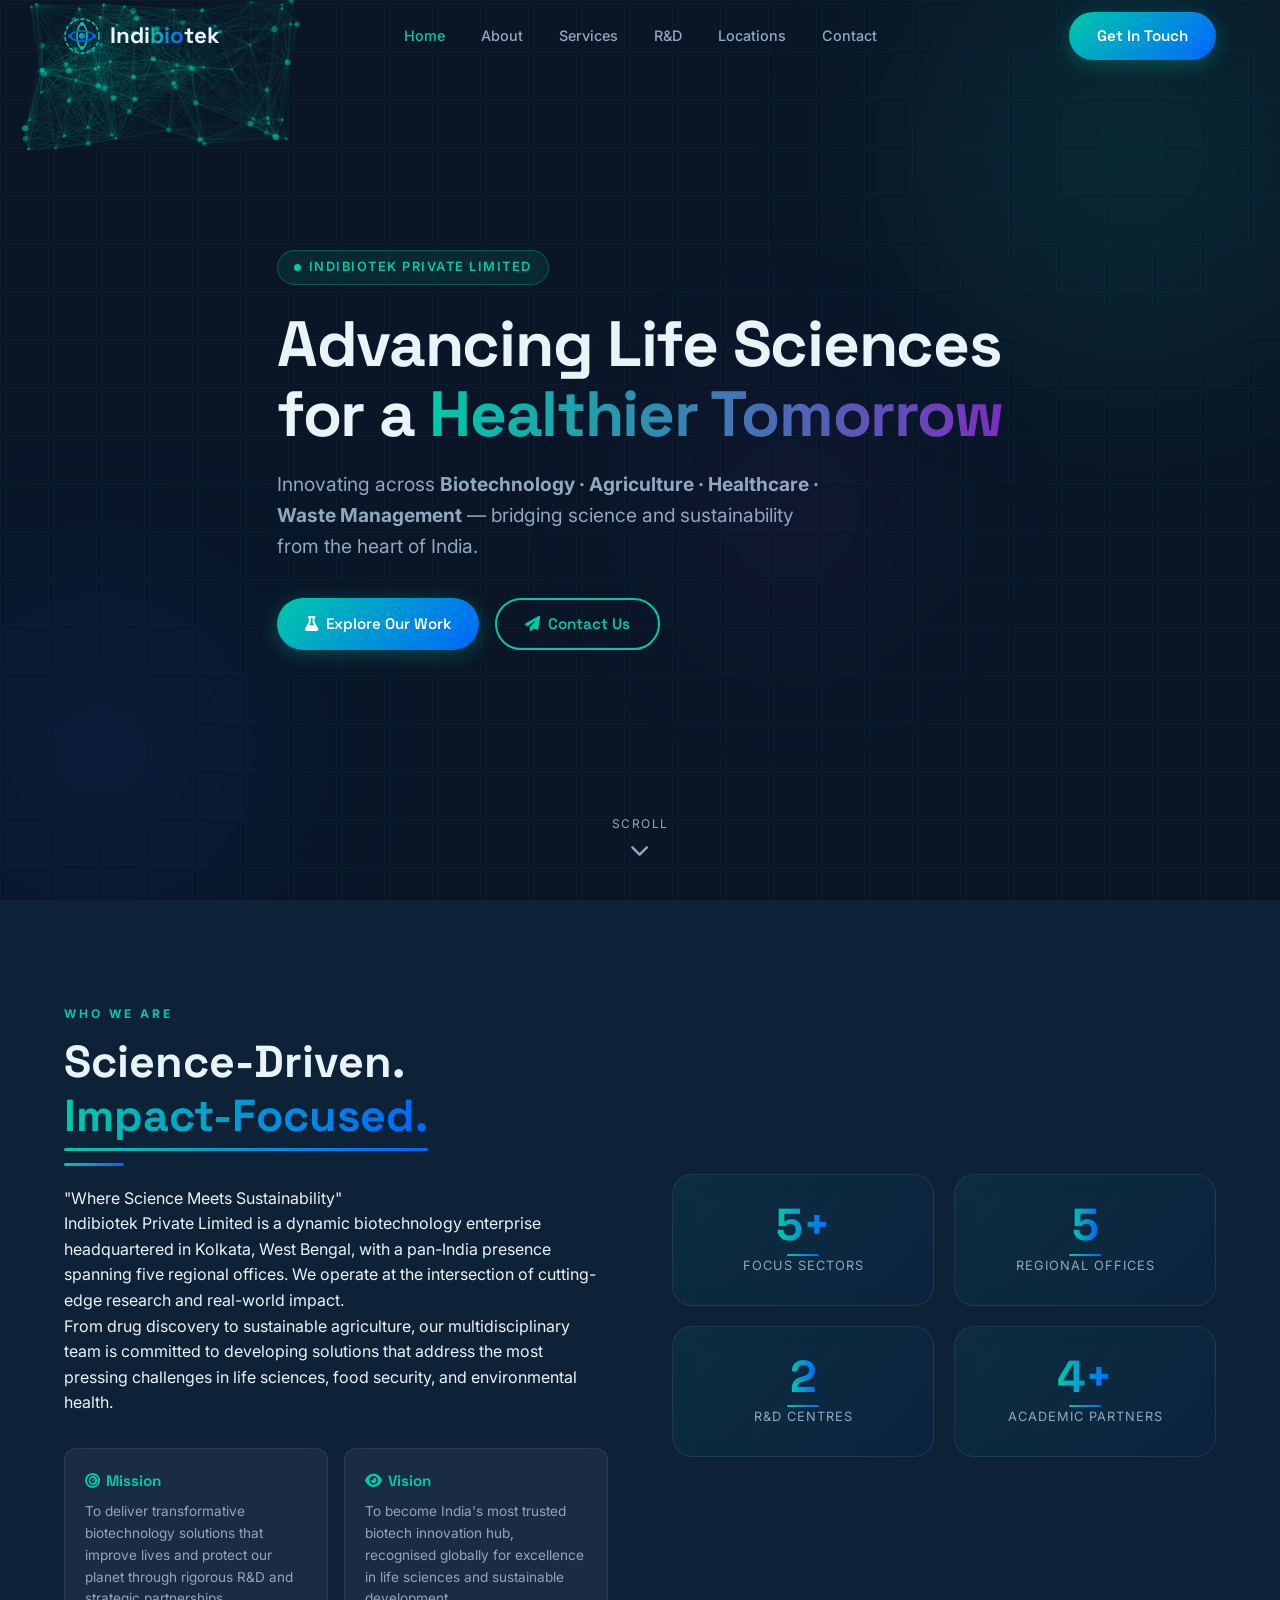
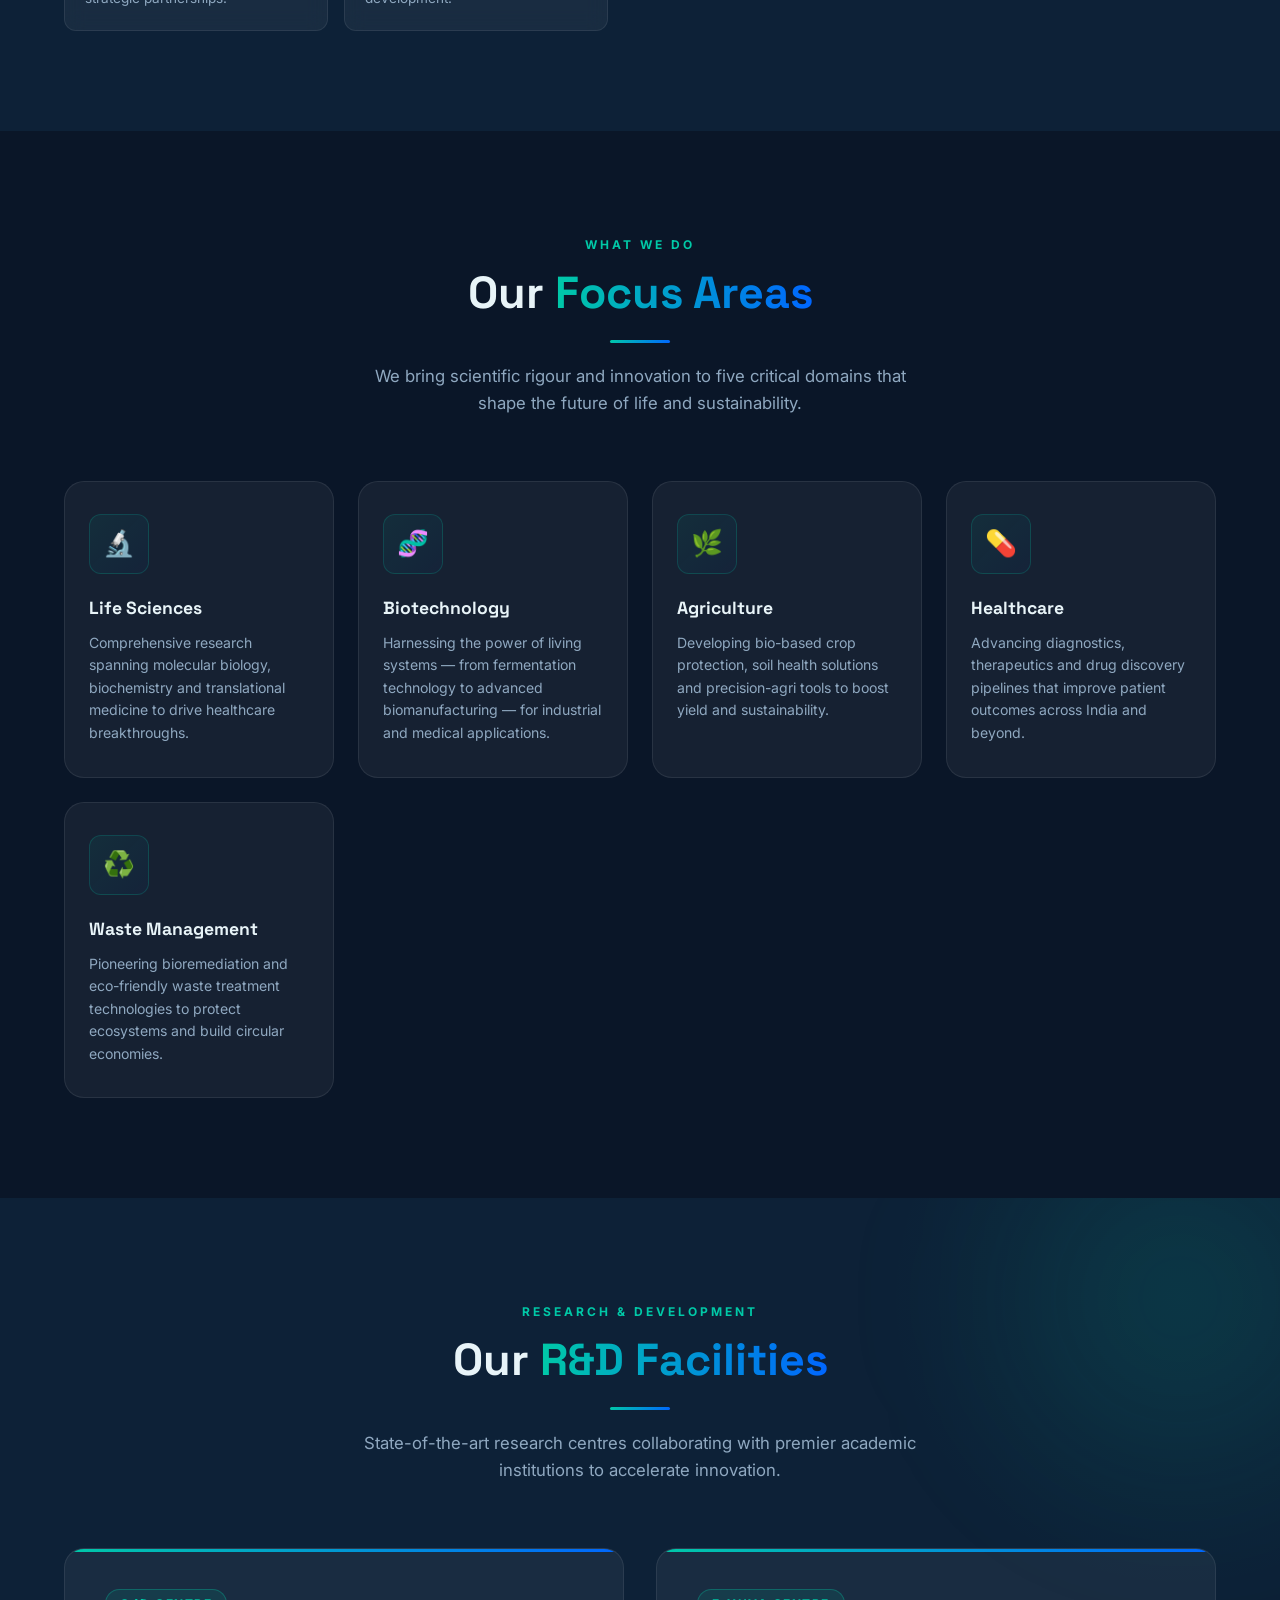
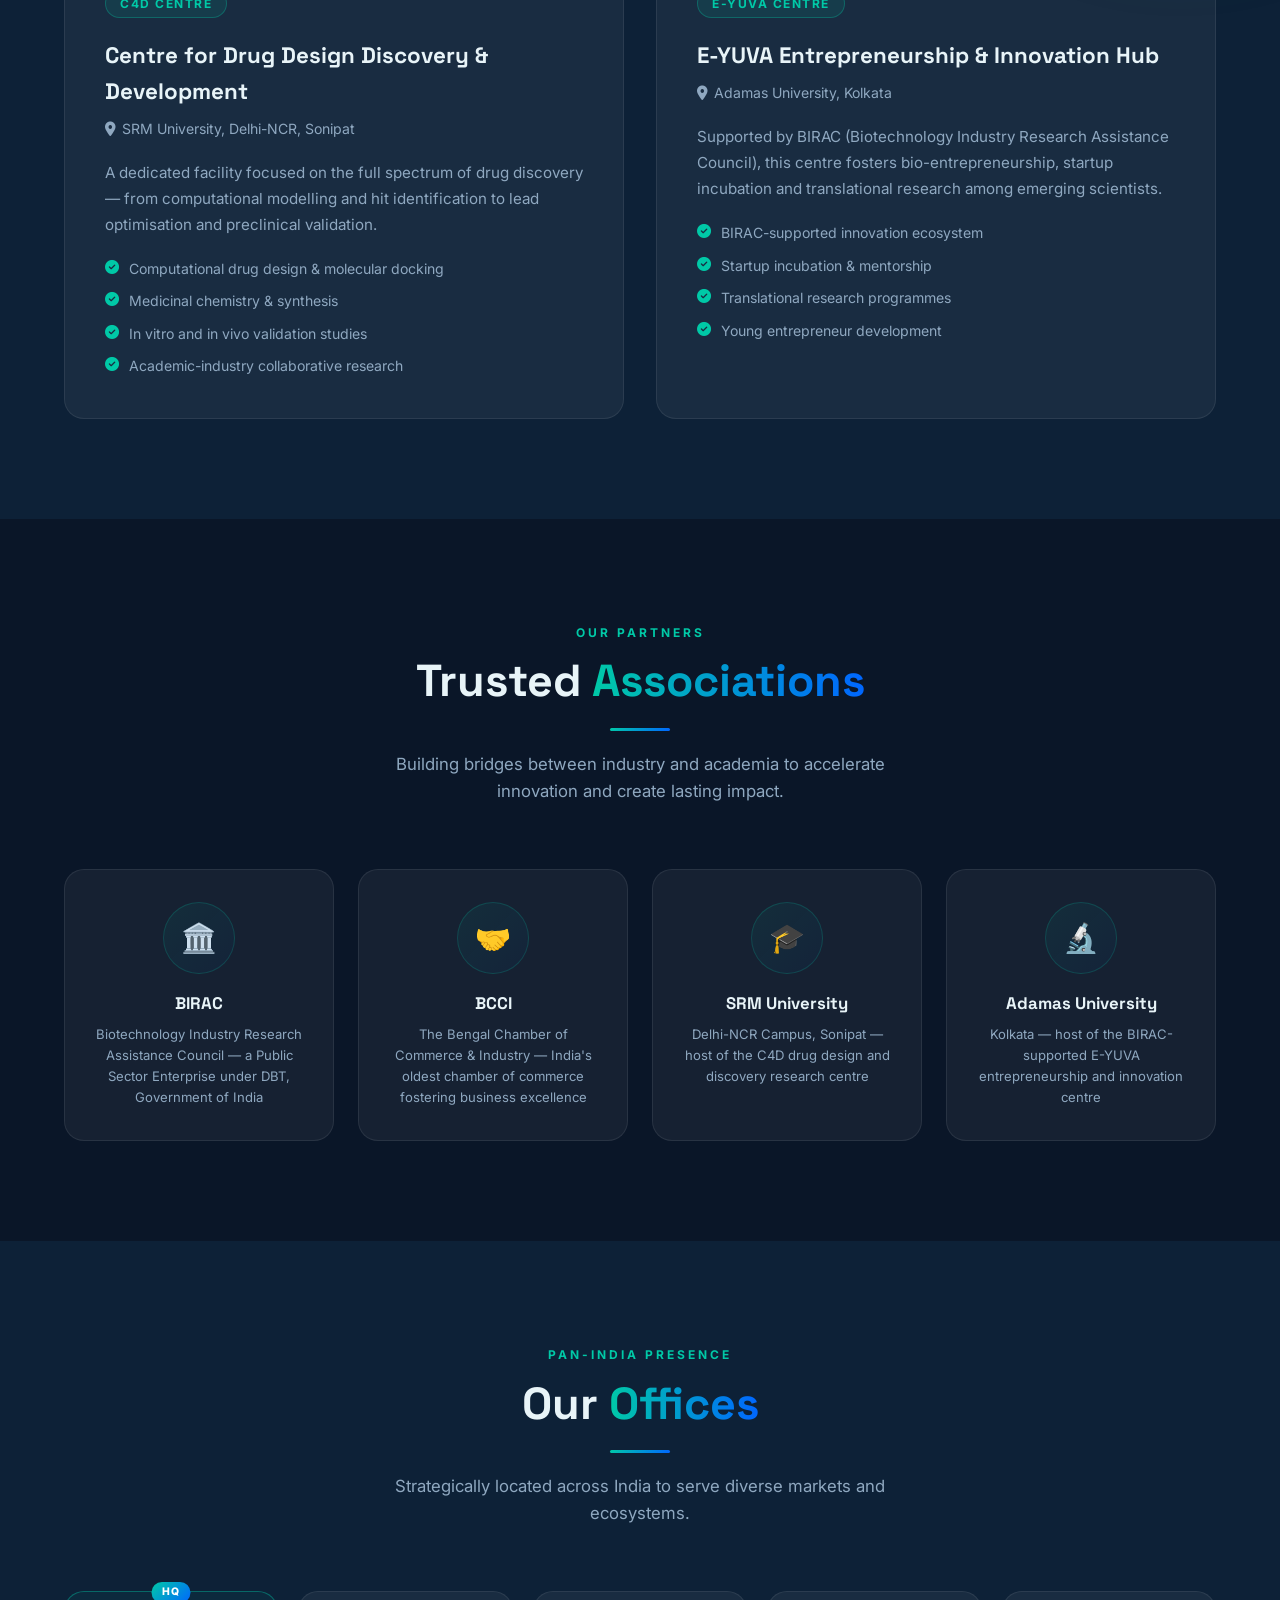
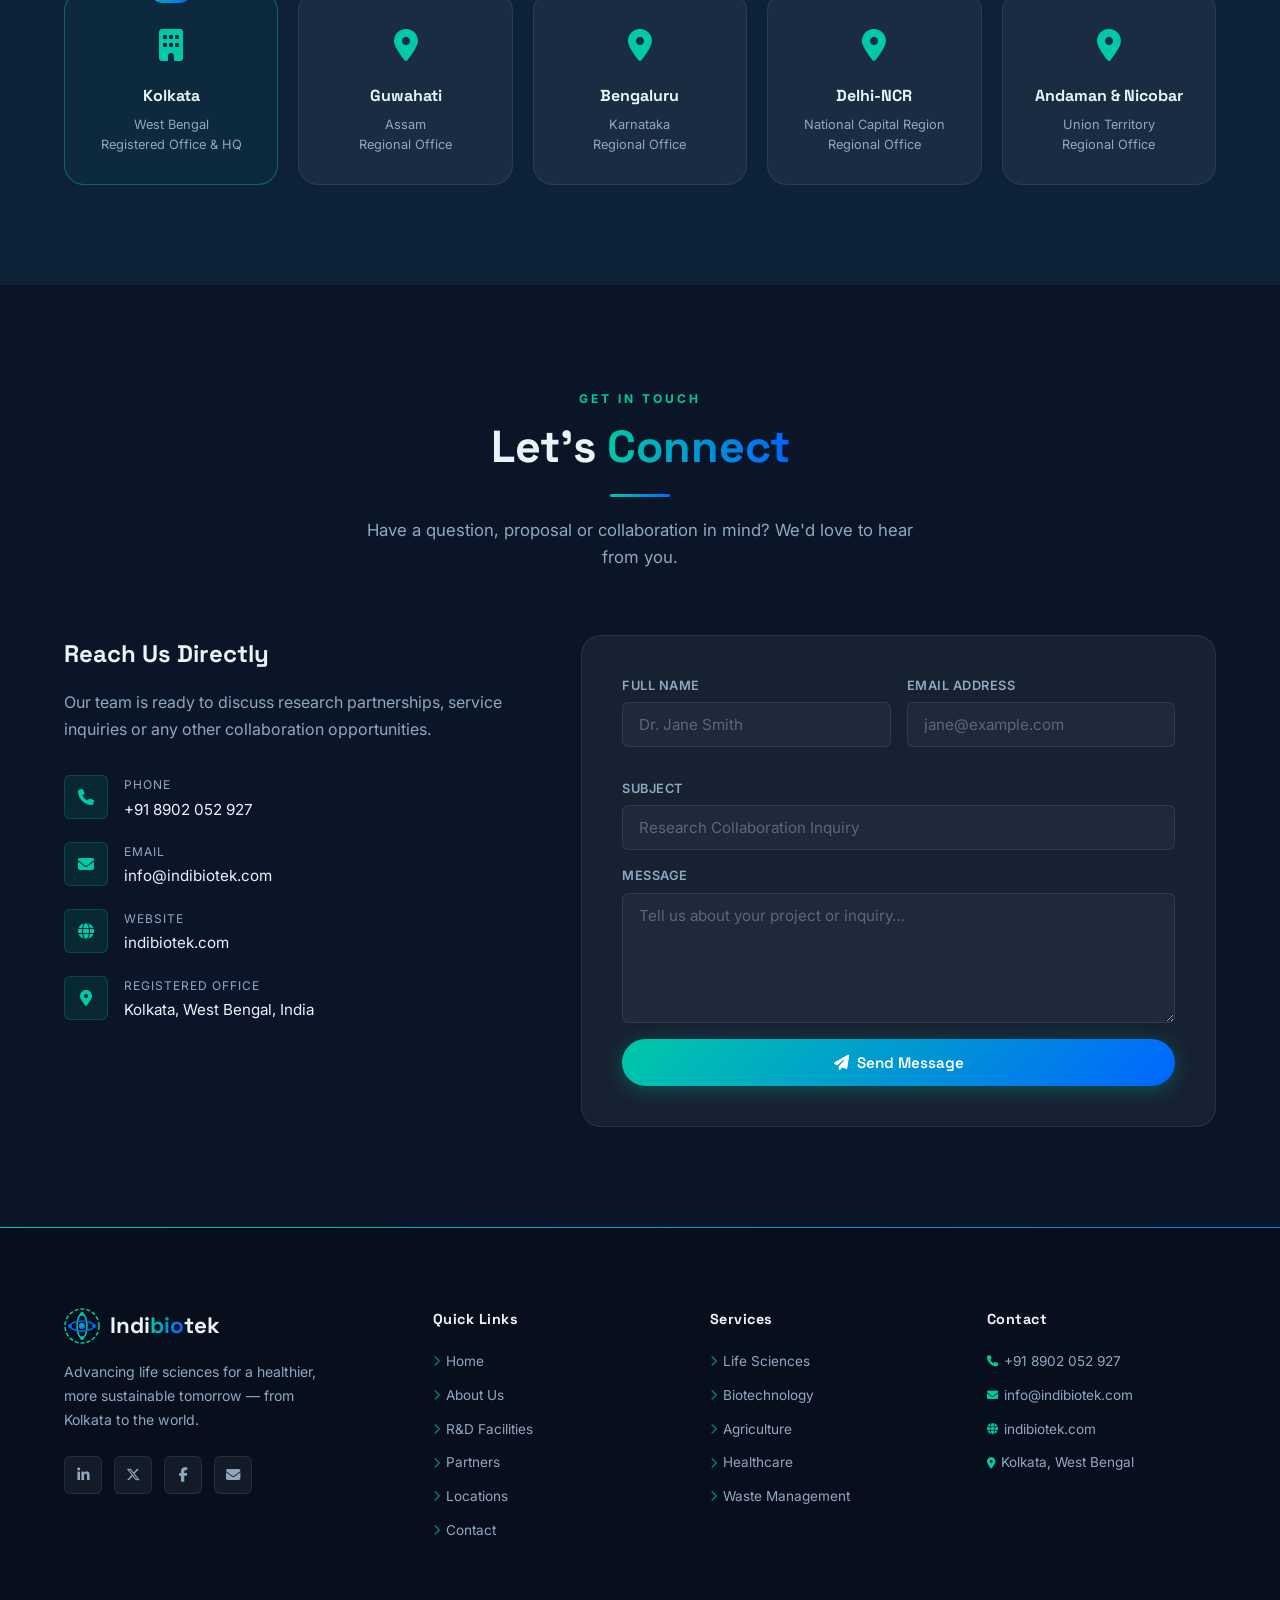
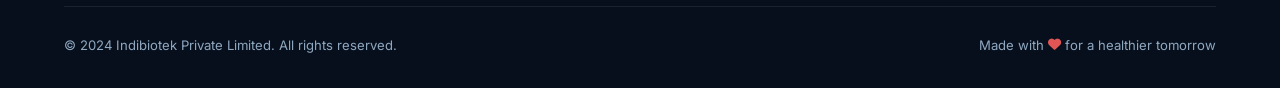
==== index.html @ 8a6a46c1 "feat: build complete Indibiotek website redesign from scratch Creates a modern, visually appealing s" ====
<!DOCTYPE html>
<html lang="en">
<head>
  <meta charset="UTF-8" />
  <meta name="viewport" content="width=device-width, initial-scale=1.0" />
  <meta name="description" content="Indibiotek Private Limited — Advancing Life Sciences across Biotechnology, Agriculture, Healthcare and Waste Management from Kolkata, India." />
  <meta name="keywords" content="indibiotek, biotechnology, life sciences, agriculture, healthcare, waste management, India, Kolkata, drug discovery, BIRAC" />
  <title>Indibiotek Private Limited — Advancing Life Sciences</title>

  <!-- Google Fonts -->
  <link rel="preconnect" href="https://fonts.googleapis.com" />
  <link rel="preconnect" href="https://fonts.gstatic.com" crossorigin />
  <link href="https://fonts.googleapis.com/css2?family=Inter:wght@400;500;600&family=Space+Grotesk:wght@500;600;700;800&display=swap" rel="stylesheet" />

  <!-- Font Awesome -->
  <link rel="stylesheet" href="https://cdnjs.cloudflare.com/ajax/libs/font-awesome/6.5.0/css/all.min.css" />

  <!-- Stylesheets -->
  <link rel="stylesheet" href="css/style.css" />
  <link rel="stylesheet" href="css/animations.css" />
</head>
<body>

<!-- ============================================================
     NAVBAR
============================================================ -->
<nav class="navbar" id="navbar" aria-label="Main navigation">
  <div class="container">
    <!-- Logo -->
    <a href="#home" class="nav-logo" aria-label="Indibiotek Home">
      <svg class="logo-icon" viewBox="0 0 36 36" fill="none" xmlns="http://www.w3.org/2000/svg" aria-hidden="true">
        <circle cx="18" cy="18" r="17" stroke="#00C9A7" stroke-width="1.5" stroke-dasharray="4 2"/>
        <ellipse cx="18" cy="18" rx="5" ry="12" stroke="#00C9A7" stroke-width="1.5"/>
        <ellipse cx="18" cy="18" rx="12" ry="5" stroke="#0066FF" stroke-width="1.5"/>
        <circle cx="18" cy="6"  r="2" fill="#00C9A7"/>
        <circle cx="18" cy="30" r="2" fill="#00C9A7"/>
        <circle cx="6"  cy="18" r="2" fill="#0066FF"/>
        <circle cx="30" cy="18" r="2" fill="#0066FF"/>
        <circle cx="18" cy="18" r="3" fill="url(#logoGrad)"/>
        <defs>
          <linearGradient id="logoGrad" x1="0" y1="0" x2="1" y2="1">
            <stop offset="0%" stop-color="#00C9A7"/>
            <stop offset="100%" stop-color="#0066FF"/>
          </linearGradient>
        </defs>
      </svg>
      <span>Indi<span class="logo-bio">bio</span>tek</span>
    </a>

    <!-- Desktop nav links -->
    <ul class="nav-links" role="list">
      <li><a href="#home">Home</a></li>
      <li><a href="#about">About</a></li>
      <li><a href="#services">Services</a></li>
      <li><a href="#rnd">R&amp;D</a></li>
      <li><a href="#locations">Locations</a></li>
      <li><a href="#contact">Contact</a></li>
    </ul>

    <!-- CTA -->
    <a href="#contact" class="btn btn-primary nav-cta">Get In Touch</a>

    <!-- Mobile hamburger -->
    <button class="nav-hamburger" aria-label="Toggle menu" aria-expanded="false">
      <span></span><span></span><span></span>
    </button>
  </div>

  <!-- Mobile drawer -->
  <nav class="nav-drawer" aria-label="Mobile navigation">
    <a href="#home">Home</a>
    <a href="#about">About</a>
    <a href="#services">Services</a>
    <a href="#rnd">R&amp;D</a>
    <a href="#locations">Locations</a>
    <a href="#contact">Contact</a>
    <a href="#contact" class="btn btn-primary" style="text-align:center;margin-top:8px;">Get In Touch</a>
  </nav>
</nav>


<!-- ============================================================
     HERO
============================================================ -->
<section class="hero bg-grid" id="home" aria-label="Hero">
  <!-- Particle canvas -->
  <canvas id="particle-canvas" aria-hidden="true"></canvas>

  <!-- Background orbs -->
  <div class="orb orb-teal"   style="width:500px;height:500px;top:-100px;right:-100px;"></div>
  <div class="orb orb-blue"   style="width:400px;height:400px;bottom:-50px;left:-100px;"></div>
  <div class="orb orb-purple" style="width:300px;height:300px;top:40%;left:50%;"></div>

  <div class="container">
    <div class="hero-content">
      <div class="hero-badge">
        <span class="dot"></span>
        Indibiotek Private Limited
      </div>

      <h1>
        Advancing Life Sciences<br />
        for a <span class="animated-gradient">Healthier Tomorrow</span>
      </h1>

      <p class="hero-sub">
        Innovating across <strong>Biotechnology · Agriculture · Healthcare · Waste Management</strong> — bridging science and sustainability from the heart of India.
      </p>

      <div class="hero-ctas">
        <a href="#services" class="btn btn-primary">
          <i class="fa-solid fa-flask" aria-hidden="true"></i>
          Explore Our Work
        </a>
        <a href="#contact" class="btn btn-outline">
          <i class="fa-solid fa-paper-plane" aria-hidden="true"></i>
          Contact Us
        </a>
      </div>
    </div>
  </div>

  <!-- Scroll indicator -->
  <div class="scroll-indicator" aria-hidden="true">
    <span>Scroll</span>
    <i class="fa-solid fa-chevron-down"></i>
  </div>
</section>


<!-- ============================================================
     ABOUT
============================================================ -->
<section class="about section-pad" id="about">
  <div class="container">
    <div class="about-grid">

      <!-- Text Column -->
      <div class="reveal reveal-left">
        <span class="section-label">Who We Are</span>
        <h2 class="section-title">
          Science-Driven. <br/>
          <span class="gradient-text section-underline">Impact-Focused.</span>
        </h2>
        <div class="divider"></div>

        <p class="tagline">"Where Science Meets Sustainability"</p>

        <p>
          Indibiotek Private Limited is a dynamic biotechnology enterprise headquartered in Kolkata, West Bengal, with a pan-India presence spanning five regional offices. We operate at the intersection of cutting-edge research and real-world impact.
        </p>
        <p>
          From drug discovery to sustainable agriculture, our multidisciplinary team is committed to developing solutions that address the most pressing challenges in life sciences, food security, and environmental health.
        </p>

        <div class="mv-grid reveal reveal-stagger" style="transition-delay:0.2s">
          <div class="mv-card glass-card">
            <h4><i class="fa-solid fa-bullseye" style="margin-right:6px;"></i>Mission</h4>
            <p>To deliver transformative biotechnology solutions that improve lives and protect our planet through rigorous R&amp;D and strategic partnerships.</p>
          </div>
          <div class="mv-card glass-card">
            <h4><i class="fa-solid fa-eye" style="margin-right:6px;"></i>Vision</h4>
            <p>To become India's most trusted biotech innovation hub, recognised globally for excellence in life sciences and sustainable development.</p>
          </div>
        </div>
      </div>

      <!-- Stats Column -->
      <div class="stats-grid reveal reveal-right reveal-stagger">
        <div class="stat-card glass-card">
          <div class="stat-number counter-wrap">
            <span class="gradient-text" data-count="5" data-suffix="+">0+</span>
          </div>
          <div class="stat-label">Focus Sectors</div>
        </div>
        <div class="stat-card glass-card">
          <div class="stat-number counter-wrap">
            <span class="gradient-text" data-count="5" data-suffix="">0</span>
          </div>
          <div class="stat-label">Regional Offices</div>
        </div>
        <div class="stat-card glass-card">
          <div class="stat-number counter-wrap">
            <span class="gradient-text" data-count="2" data-suffix="">0</span>
          </div>
          <div class="stat-label">R&amp;D Centres</div>
        </div>
        <div class="stat-card glass-card">
          <div class="stat-number counter-wrap">
            <span class="gradient-text" data-count="4" data-suffix="+">0+</span>
          </div>
          <div class="stat-label">Academic Partners</div>
        </div>
      </div>

    </div>
  </div>
</section>


<!-- ============================================================
     SERVICES
============================================================ -->
<section class="services section-pad" id="services">
  <div class="container">
    <div class="services-header reveal">
      <span class="section-label">What We Do</span>
      <h2 class="section-title">Our <span class="gradient-text">Focus Areas</span></h2>
      <div class="divider" style="margin: 20px auto;"></div>
      <p class="section-desc">
        We bring scientific rigour and innovation to five critical domains that shape the future of life and sustainability.
      </p>
    </div>

    <div class="services-grid reveal reveal-stagger">

      <div class="service-card">
        <div class="service-icon">🔬</div>
        <h3>Life Sciences</h3>
        <p>Comprehensive research spanning molecular biology, biochemistry and translational medicine to drive healthcare breakthroughs.</p>
      </div>

      <div class="service-card">
        <div class="service-icon">🧬</div>
        <h3>Biotechnology</h3>
        <p>Harnessing the power of living systems — from fermentation technology to advanced biomanufacturing — for industrial and medical applications.</p>
      </div>

      <div class="service-card">
        <div class="service-icon">🌿</div>
        <h3>Agriculture</h3>
        <p>Developing bio-based crop protection, soil health solutions and precision-agri tools to boost yield and sustainability.</p>
      </div>

      <div class="service-card">
        <div class="service-icon">💊</div>
        <h3>Healthcare</h3>
        <p>Advancing diagnostics, therapeutics and drug discovery pipelines that improve patient outcomes across India and beyond.</p>
      </div>

      <div class="service-card">
        <div class="service-icon">♻️</div>
        <h3>Waste Management</h3>
        <p>Pioneering bioremediation and eco-friendly waste treatment technologies to protect ecosystems and build circular economies.</p>
      </div>

    </div>
  </div>
</section>


<!-- ============================================================
     R&D FACILITIES
============================================================ -->
<section class="rnd section-pad" id="rnd">
  <!-- Background orb -->
  <div class="orb orb-teal" style="width:400px;height:400px;top:-100px;right:-100px;" aria-hidden="true"></div>

  <div class="container" style="position:relative;z-index:1;">
    <div class="rnd-header reveal">
      <span class="section-label">Research &amp; Development</span>
      <h2 class="section-title">Our <span class="gradient-text">R&amp;D Facilities</span></h2>
      <div class="divider" style="margin: 20px auto;"></div>
      <p class="section-desc">
        State-of-the-art research centres collaborating with premier academic institutions to accelerate innovation.
      </p>
    </div>

    <div class="rnd-grid">

      <!-- C4D -->
      <div class="rnd-card reveal reveal-left">
        <div class="rnd-badge">C4D Centre</div>
        <h3>Centre for Drug Design Discovery &amp; Development</h3>
        <div class="rnd-location">
          <i class="fa-solid fa-location-dot"></i>
          SRM University, Delhi-NCR, Sonipat
        </div>
        <p>
          A dedicated facility focused on the full spectrum of drug discovery — from computational modelling and hit identification to lead optimisation and preclinical validation.
        </p>
        <ul>
          <li><i class="fa-solid fa-check-circle"></i> Computational drug design &amp; molecular docking</li>
          <li><i class="fa-solid fa-check-circle"></i> Medicinal chemistry &amp; synthesis</li>
          <li><i class="fa-solid fa-check-circle"></i> In vitro and in vivo validation studies</li>
          <li><i class="fa-solid fa-check-circle"></i> Academic-industry collaborative research</li>
        </ul>
      </div>

      <!-- E-YUVA -->
      <div class="rnd-card reveal reveal-right">
        <div class="rnd-badge">E-YUVA Centre</div>
        <h3>E-YUVA Entrepreneurship &amp; Innovation Hub</h3>
        <div class="rnd-location">
          <i class="fa-solid fa-location-dot"></i>
          Adamas University, Kolkata
        </div>
        <p>
          Supported by BIRAC (Biotechnology Industry Research Assistance Council), this centre fosters bio-entrepreneurship, startup incubation and translational research among emerging scientists.
        </p>
        <ul>
          <li><i class="fa-solid fa-check-circle"></i> BIRAC-supported innovation ecosystem</li>
          <li><i class="fa-solid fa-check-circle"></i> Startup incubation &amp; mentorship</li>
          <li><i class="fa-solid fa-check-circle"></i> Translational research programmes</li>
          <li><i class="fa-solid fa-check-circle"></i> Young entrepreneur development</li>
        </ul>
      </div>

    </div>
  </div>
</section>


<!-- ============================================================
     PARTNERS
============================================================ -->
<section class="partners section-pad" id="partners">
  <div class="container">
    <div class="partners-header reveal">
      <span class="section-label">Our Partners</span>
      <h2 class="section-title">Trusted <span class="gradient-text">Associations</span></h2>
      <div class="divider" style="margin: 20px auto;"></div>
      <p class="section-desc">
        Building bridges between industry and academia to accelerate innovation and create lasting impact.
      </p>
    </div>

    <div class="partners-grid reveal reveal-stagger">

      <div class="partner-card">
        <div class="partner-icon">🏛️</div>
        <h3>BIRAC</h3>
        <p>Biotechnology Industry Research Assistance Council — a Public Sector Enterprise under DBT, Government of India</p>
      </div>

      <div class="partner-card">
        <div class="partner-icon">🤝</div>
        <h3>BCCI</h3>
        <p>The Bengal Chamber of Commerce &amp; Industry — India's oldest chamber of commerce fostering business excellence</p>
      </div>

      <div class="partner-card">
        <div class="partner-icon">🎓</div>
        <h3>SRM University</h3>
        <p>Delhi-NCR Campus, Sonipat — host of the C4D drug design and discovery research centre</p>
      </div>

      <div class="partner-card">
        <div class="partner-icon">🔬</div>
        <h3>Adamas University</h3>
        <p>Kolkata — host of the BIRAC-supported E-YUVA entrepreneurship and innovation centre</p>
      </div>

    </div>
  </div>
</section>


<!-- ============================================================
     LOCATIONS
============================================================ -->
<section class="locations section-pad" id="locations">
  <div class="container">
    <div class="locations-header reveal">
      <span class="section-label">Pan-India Presence</span>
      <h2 class="section-title">Our <span class="gradient-text">Offices</span></h2>
      <div class="divider" style="margin: 20px auto;"></div>
      <p class="section-desc">
        Strategically located across India to serve diverse markets and ecosystems.
      </p>
    </div>

    <div class="locations-grid reveal reveal-stagger">

      <div class="location-card hq">
        <div class="location-icon"><i class="fa-solid fa-building"></i></div>
        <h3>Kolkata</h3>
        <p>West Bengal<br/>Registered Office &amp; HQ</p>
      </div>

      <div class="location-card">
        <div class="location-icon"><i class="fa-solid fa-map-marker-alt"></i></div>
        <h3>Guwahati</h3>
        <p>Assam<br/>Regional Office</p>
      </div>

      <div class="location-card">
        <div class="location-icon"><i class="fa-solid fa-map-marker-alt"></i></div>
        <h3>Bengaluru</h3>
        <p>Karnataka<br/>Regional Office</p>
      </div>

      <div class="location-card">
        <div class="location-icon"><i class="fa-solid fa-map-marker-alt"></i></div>
        <h3>Delhi-NCR</h3>
        <p>National Capital Region<br/>Regional Office</p>
      </div>

      <div class="location-card">
        <div class="location-icon"><i class="fa-solid fa-map-marker-alt"></i></div>
        <h3>Andaman &amp; Nicobar</h3>
        <p>Union Territory<br/>Regional Office</p>
      </div>

    </div>
  </div>
</section>


<!-- ============================================================
     CONTACT
============================================================ -->
<section class="contact section-pad" id="contact">
  <div class="container">
    <!-- Section header -->
    <div style="text-align:center; margin-bottom:64px;" class="reveal">
      <span class="section-label">Get In Touch</span>
      <h2 class="section-title">Let's <span class="gradient-text">Connect</span></h2>
      <div class="divider" style="margin: 20px auto;"></div>
      <p class="section-desc" style="margin: 0 auto;">Have a question, proposal or collaboration in mind? We'd love to hear from you.</p>
    </div>

    <div class="contact-grid">

      <!-- Info -->
      <div class="contact-info reveal reveal-left">
        <h3>Reach Us Directly</h3>
        <p>Our team is ready to discuss research partnerships, service inquiries or any other collaboration opportunities.</p>

        <div class="contact-details">
          <div class="contact-item">
            <div class="contact-item-icon">
              <i class="fa-solid fa-phone"></i>
            </div>
            <div class="contact-item-text">
              <span>Phone</span>
              <a href="tel:+918902052927">+91 8902 052 927</a>
            </div>
          </div>

          <div class="contact-item">
            <div class="contact-item-icon">
              <i class="fa-solid fa-envelope"></i>
            </div>
            <div class="contact-item-text">
              <span>Email</span>
              <a href="mailto:info@indibiotek.com">info@indibiotek.com</a>
            </div>
          </div>

          <div class="contact-item">
            <div class="contact-item-icon">
              <i class="fa-solid fa-globe"></i>
            </div>
            <div class="contact-item-text">
              <span>Website</span>
              <a href="https://indibiotek.com" target="_blank" rel="noopener noreferrer">indibiotek.com</a>
            </div>
          </div>

          <div class="contact-item">
            <div class="contact-item-icon">
              <i class="fa-solid fa-location-dot"></i>
            </div>
            <div class="contact-item-text">
              <span>Registered Office</span>
              <p>Kolkata, West Bengal, India</p>
            </div>
          </div>
        </div>
      </div>

      <!-- Form -->
      <div class="reveal reveal-right">
        <form class="contact-form" id="contact-form" novalidate>
          <div class="form-row">
            <div class="form-group">
              <label for="name">Full Name</label>
              <input type="text" id="name" name="name" placeholder="Dr. Jane Smith" required />
            </div>
            <div class="form-group">
              <label for="email">Email Address</label>
              <input type="email" id="email" name="email" placeholder="jane@example.com" required />
            </div>
          </div>

          <div class="form-group">
            <label for="subject">Subject</label>
            <input type="text" id="subject" name="subject" placeholder="Research Collaboration Inquiry" required />
          </div>

          <div class="form-group">
            <label for="message">Message</label>
            <textarea id="message" name="message" placeholder="Tell us about your project or inquiry…" required></textarea>
          </div>

          <button type="submit" class="btn btn-primary" style="width:100%; justify-content:center; padding:14px;">
            <i class="fa-solid fa-paper-plane"></i>
            Send Message
          </button>
        </form>
      </div>

    </div>
  </div>
</section>


<!-- ============================================================
     FOOTER
============================================================ -->
<footer class="footer" id="footer" aria-label="Site footer">
  <div class="container">
    <div class="footer-grid">

      <!-- Brand column -->
      <div class="footer-brand">
        <a href="#home" class="nav-logo" aria-label="Indibiotek">
          <svg class="logo-icon" viewBox="0 0 36 36" fill="none" xmlns="http://www.w3.org/2000/svg" aria-hidden="true">
            <circle cx="18" cy="18" r="17" stroke="#00C9A7" stroke-width="1.5" stroke-dasharray="4 2"/>
            <ellipse cx="18" cy="18" rx="5" ry="12" stroke="#00C9A7" stroke-width="1.5"/>
            <ellipse cx="18" cy="18" rx="12" ry="5" stroke="#0066FF" stroke-width="1.5"/>
            <circle cx="18" cy="6"  r="2" fill="#00C9A7"/>
            <circle cx="18" cy="30" r="2" fill="#00C9A7"/>
            <circle cx="6"  cy="18" r="2" fill="#0066FF"/>
            <circle cx="30" cy="18" r="2" fill="#0066FF"/>
            <circle cx="18" cy="18" r="3" fill="url(#logoGrad2)"/>
            <defs>
              <linearGradient id="logoGrad2" x1="0" y1="0" x2="1" y2="1">
                <stop offset="0%" stop-color="#00C9A7"/>
                <stop offset="100%" stop-color="#0066FF"/>
              </linearGradient>
            </defs>
          </svg>
          <span>Indi<span class="logo-bio">bio</span>tek</span>
        </a>
        <p>Advancing life sciences for a healthier, more sustainable tomorrow — from Kolkata to the world.</p>
        <div class="social-links">
          <a href="#" class="social-link" aria-label="LinkedIn"><i class="fa-brands fa-linkedin-in"></i></a>
          <a href="#" class="social-link" aria-label="Twitter"><i class="fa-brands fa-x-twitter"></i></a>
          <a href="#" class="social-link" aria-label="Facebook"><i class="fa-brands fa-facebook-f"></i></a>
          <a href="mailto:info@indibiotek.com" class="social-link" aria-label="Email"><i class="fa-solid fa-envelope"></i></a>
        </div>
      </div>

      <!-- Quick Links -->
      <div class="footer-col">
        <h4>Quick Links</h4>
        <ul>
          <li><a href="#home"><i class="fa-solid fa-chevron-right"></i>Home</a></li>
          <li><a href="#about"><i class="fa-solid fa-chevron-right"></i>About Us</a></li>
          <li><a href="#rnd"><i class="fa-solid fa-chevron-right"></i>R&amp;D Facilities</a></li>
          <li><a href="#partners"><i class="fa-solid fa-chevron-right"></i>Partners</a></li>
          <li><a href="#locations"><i class="fa-solid fa-chevron-right"></i>Locations</a></li>
          <li><a href="#contact"><i class="fa-solid fa-chevron-right"></i>Contact</a></li>
        </ul>
      </div>

      <!-- Services -->
      <div class="footer-col">
        <h4>Services</h4>
        <ul>
          <li><a href="#services"><i class="fa-solid fa-chevron-right"></i>Life Sciences</a></li>
          <li><a href="#services"><i class="fa-solid fa-chevron-right"></i>Biotechnology</a></li>
          <li><a href="#services"><i class="fa-solid fa-chevron-right"></i>Agriculture</a></li>
          <li><a href="#services"><i class="fa-solid fa-chevron-right"></i>Healthcare</a></li>
          <li><a href="#services"><i class="fa-solid fa-chevron-right"></i>Waste Management</a></li>
        </ul>
      </div>

      <!-- Contact -->
      <div class="footer-col">
        <h4>Contact</h4>
        <ul>
          <li>
            <a href="tel:+918902052927">
              <i class="fa-solid fa-phone" style="color:var(--color-primary);opacity:1;"></i>
              +91 8902 052 927
            </a>
          </li>
          <li>
            <a href="mailto:info@indibiotek.com">
              <i class="fa-solid fa-envelope" style="color:var(--color-primary);opacity:1;"></i>
              info@indibiotek.com
            </a>
          </li>
          <li>
            <a href="https://indibiotek.com" target="_blank" rel="noopener noreferrer">
              <i class="fa-solid fa-globe" style="color:var(--color-primary);opacity:1;"></i>
              indibiotek.com
            </a>
          </li>
          <li>
            <a href="#locations">
              <i class="fa-solid fa-location-dot" style="color:var(--color-primary);opacity:1;"></i>
              Kolkata, West Bengal
            </a>
          </li>
        </ul>
      </div>

    </div>

    <!-- Bottom bar -->
    <div class="footer-bottom">
      <p>&copy; 2024 Indibiotek Private Limited. All rights reserved.</p>
      <p class="credits">
        Made with <i class="fa-solid fa-heart"></i> for a healthier tomorrow
      </p>
    </div>
  </div>
</footer>

<!-- Main script -->
<script src="js/main.js"></script>
</body>
</html>
---- css/style.css ----
/* ============================================================
   INDIBIOTEK — Main Stylesheet
   ============================================================ */

/* ---------- CSS Custom Properties ---------- */
:root {
  --color-bg:          #0A1628;
  --color-bg-alt:      #0D2137;
  --color-bg-card:     rgba(255, 255, 255, 0.04);
  --color-primary:     #00C9A7;
  --color-primary-dark:#009E84;
  --color-secondary:   #0066FF;
  --color-accent:      #7B2FBE;
  --color-text:        #E8F4F8;
  --color-text-muted:  #8FA8C0;
  --color-border:      rgba(255, 255, 255, 0.08);
  --color-glass:       rgba(255, 255, 255, 0.05);
  --color-glass-hover: rgba(255, 255, 255, 0.09);

  --gradient-text:     linear-gradient(90deg, #00C9A7, #0066FF);
  --gradient-hero:     linear-gradient(135deg, #0A1628 0%, #0D2137 50%, #0A1628 100%);
  --gradient-card:     linear-gradient(135deg, rgba(0,201,167,0.08), rgba(0,102,255,0.04));
  --gradient-primary:  linear-gradient(135deg, #00C9A7, #0066FF);

  --font-body:    'Inter', sans-serif;
  --font-heading: 'Space Grotesk', sans-serif;

  --radius-sm:  6px;
  --radius-md:  12px;
  --radius-lg:  20px;
  --radius-xl:  32px;

  --shadow-glow:  0 0 30px rgba(0, 201, 167, 0.2);
  --shadow-card:  0 8px 32px rgba(0, 0, 0, 0.3);
  --shadow-hover: 0 16px 48px rgba(0, 201, 167, 0.15);

  --nav-height: 72px;
  --transition: 0.3s ease;
}

/* ---------- Reset & Base ---------- */
*, *::before, *::after { box-sizing: border-box; margin: 0; padding: 0; }

html {
  scroll-behavior: smooth;
  font-size: 16px;
}

body {
  font-family: var(--font-body);
  background-color: var(--color-bg);
  color: var(--color-text);
  line-height: 1.6;
  overflow-x: hidden;
}

img { max-width: 100%; height: auto; display: block; }
a { color: inherit; text-decoration: none; }
ul { list-style: none; }

/* ---------- Utilities ---------- */
.container {
  max-width: 1200px;
  margin: 0 auto;
  padding: 0 24px;
}

.section-pad {
  padding: 100px 0;
}

.gradient-text {
  background: var(--gradient-text);
  -webkit-background-clip: text;
  -webkit-text-fill-color: transparent;
  background-clip: text;
}

.glass-card {
  background: var(--color-glass);
  backdrop-filter: blur(10px);
  -webkit-backdrop-filter: blur(10px);
  border: 1px solid var(--color-border);
  border-radius: var(--radius-lg);
}

.btn {
  display: inline-flex;
  align-items: center;
  gap: 8px;
  padding: 12px 28px;
  border-radius: 50px;
  font-family: var(--font-heading);
  font-weight: 600;
  font-size: 0.95rem;
  cursor: pointer;
  transition: all var(--transition);
  border: none;
  outline: none;
}

.btn-primary {
  background: var(--gradient-primary);
  color: #fff;
  box-shadow: 0 4px 20px rgba(0, 201, 167, 0.3);
}
.btn-primary:hover {
  transform: translateY(-2px);
  box-shadow: 0 8px 32px rgba(0, 201, 167, 0.45);
}

.btn-outline {
  background: transparent;
  color: var(--color-primary);
  border: 2px solid var(--color-primary);
}
.btn-outline:hover {
  background: rgba(0, 201, 167, 0.1);
  transform: translateY(-2px);
}

.section-label {
  display: inline-block;
  font-size: 0.75rem;
  font-weight: 700;
  letter-spacing: 3px;
  text-transform: uppercase;
  color: var(--color-primary);
  margin-bottom: 12px;
}

.section-title {
  font-family: var(--font-heading);
  font-size: clamp(1.8rem, 4vw, 2.8rem);
  font-weight: 700;
  line-height: 1.2;
  margin-bottom: 16px;
}

.section-desc {
  color: var(--color-text-muted);
  font-size: 1.05rem;
  max-width: 560px;
}

.divider {
  width: 60px;
  height: 3px;
  background: var(--gradient-primary);
  border-radius: 2px;
  margin: 20px 0;
}

/* ============================================================
   NAVBAR
   ============================================================ */
.navbar {
  position: fixed;
  top: 0;
  left: 0;
  right: 0;
  z-index: 1000;
  height: var(--nav-height);
  transition: all var(--transition);
}

.navbar.scrolled {
  background: rgba(10, 22, 40, 0.9);
  backdrop-filter: blur(20px);
  -webkit-backdrop-filter: blur(20px);
  border-bottom: 1px solid var(--color-border);
  box-shadow: 0 4px 24px rgba(0,0,0,0.3);
}

.navbar .container {
  height: 100%;
  display: flex;
  align-items: center;
  justify-content: space-between;
}

.nav-logo {
  display: flex;
  align-items: center;
  gap: 10px;
  font-family: var(--font-heading);
  font-size: 1.4rem;
  font-weight: 700;
  color: var(--color-text);
}

.nav-logo .logo-icon {
  width: 36px;
  height: 36px;
}

.nav-logo .logo-bio {
  background: var(--gradient-text);
  -webkit-background-clip: text;
  -webkit-text-fill-color: transparent;
  background-clip: text;
}

.nav-links {
  display: flex;
  align-items: center;
  gap: 36px;
}

.nav-links a {
  font-size: 0.9rem;
  font-weight: 500;
  color: var(--color-text-muted);
  transition: color var(--transition);
  position: relative;
}

.nav-links a::after {
  content: '';
  position: absolute;
  bottom: -4px;
  left: 0;
  width: 0;
  height: 2px;
  background: var(--gradient-primary);
  transition: width var(--transition);
  border-radius: 1px;
}

.nav-links a:hover {
  color: var(--color-text);
}
.nav-links a:hover::after { width: 100%; }

.nav-cta { margin-left: 8px; }

.nav-hamburger {
  display: none;
  flex-direction: column;
  gap: 5px;
  cursor: pointer;
  padding: 4px;
  background: none;
  border: none;
}

.nav-hamburger span {
  display: block;
  width: 24px;
  height: 2px;
  background: var(--color-text);
  border-radius: 2px;
  transition: all var(--transition);
}

.nav-hamburger.open span:nth-child(1) { transform: translateY(7px) rotate(45deg); }
.nav-hamburger.open span:nth-child(2) { opacity: 0; }
.nav-hamburger.open span:nth-child(3) { transform: translateY(-7px) rotate(-45deg); }

/* Mobile drawer */
.nav-drawer {
  display: none;
  position: fixed;
  top: var(--nav-height);
  left: 0;
  right: 0;
  background: rgba(10, 22, 40, 0.97);
  backdrop-filter: blur(20px);
  border-bottom: 1px solid var(--color-border);
  padding: 24px;
  flex-direction: column;
  gap: 20px;
  z-index: 999;
  transform: translateY(-20px);
  opacity: 0;
  transition: all var(--transition);
}

.nav-drawer.open {
  transform: translateY(0);
  opacity: 1;
}

.nav-drawer a {
  font-size: 1.1rem;
  font-weight: 500;
  color: var(--color-text-muted);
  padding: 8px 0;
  border-bottom: 1px solid var(--color-border);
  transition: color var(--transition);
}
.nav-drawer a:hover { color: var(--color-primary); }

/* ============================================================
   HERO
   ============================================================ */
.hero {
  position: relative;
  min-height: 100vh;
  display: flex;
  align-items: center;
  overflow: hidden;
  background: var(--gradient-hero);
}

#particle-canvas {
  position: absolute;
  inset: 0;
  z-index: 0;
}

.hero-content {
  position: relative;
  z-index: 1;
  max-width: 760px;
}

.hero-badge {
  display: inline-flex;
  align-items: center;
  gap: 8px;
  padding: 6px 16px;
  background: rgba(0, 201, 167, 0.1);
  border: 1px solid rgba(0, 201, 167, 0.3);
  border-radius: 50px;
  font-size: 0.8rem;
  font-weight: 600;
  letter-spacing: 1.5px;
  text-transform: uppercase;
  color: var(--color-primary);
  margin-bottom: 24px;
}

.hero-badge .dot {
  width: 7px;
  height: 7px;
  background: var(--color-primary);
  border-radius: 50%;
  animation: pulse-dot 1.5s ease-in-out infinite;
}

.hero h1 {
  font-family: var(--font-heading);
  font-size: clamp(2.2rem, 5.5vw, 4rem);
  font-weight: 800;
  line-height: 1.1;
  margin-bottom: 20px;
  letter-spacing: -0.02em;
}

.hero-sub {
  font-size: clamp(1rem, 2vw, 1.2rem);
  color: var(--color-text-muted);
  margin-bottom: 36px;
  max-width: 560px;
}

.hero-ctas {
  display: flex;
  gap: 16px;
  flex-wrap: wrap;
}

.scroll-indicator {
  position: absolute;
  bottom: 40px;
  left: 50%;
  transform: translateX(-50%);
  display: flex;
  flex-direction: column;
  align-items: center;
  gap: 8px;
  color: var(--color-text-muted);
  font-size: 0.75rem;
  letter-spacing: 1.5px;
  text-transform: uppercase;
  animation: bounce 2s ease-in-out infinite;
  z-index: 1;
}

.scroll-indicator i { font-size: 1.2rem; }

/* ============================================================
   ABOUT
   ============================================================ */
.about { background: var(--color-bg-alt); }

.about-grid {
  display: grid;
  grid-template-columns: 1fr 1fr;
  gap: 64px;
  align-items: center;
}

.about-text .tagline {
  font-family: var(--font-heading);
  font-size: 1.3rem;
  color: var(--color-primary);
  font-style: italic;
  margin: 24px 0;
}

.about-text p {
  color: var(--color-text-muted);
  font-size: 1rem;
  line-height: 1.8;
  margin-bottom: 16px;
}

.mv-grid {
  display: grid;
  grid-template-columns: 1fr 1fr;
  gap: 16px;
  margin-top: 32px;
}

.mv-card {
  padding: 20px;
  border-radius: var(--radius-md);
}

.mv-card h4 {
  font-family: var(--font-heading);
  font-size: 0.95rem;
  font-weight: 700;
  margin-bottom: 8px;
  color: var(--color-primary);
}

.mv-card p {
  font-size: 0.85rem;
  color: var(--color-text-muted);
  margin: 0;
}

/* Stats */
.stats-grid {
  display: grid;
  grid-template-columns: 1fr 1fr;
  gap: 20px;
}

.stat-card {
  padding: 28px 20px;
  text-align: center;
  border-radius: var(--radius-lg);
  transition: all var(--transition);
  background: var(--gradient-card);
}

.stat-card:hover {
  transform: translateY(-4px);
  box-shadow: var(--shadow-hover);
  border-color: rgba(0, 201, 167, 0.3);
}

.stat-number {
  font-family: var(--font-heading);
  font-size: 2.8rem;
  font-weight: 800;
  line-height: 1;
  margin-bottom: 8px;
}

.stat-label {
  font-size: 0.8rem;
  color: var(--color-text-muted);
  letter-spacing: 1px;
  text-transform: uppercase;
}

/* ============================================================
   SERVICES
   ============================================================ */
.services { background: var(--color-bg); }

.services-header {
  text-align: center;
  margin-bottom: 64px;
}

.services-header .section-desc {
  margin: 0 auto;
}

.services-grid {
  display: grid;
  grid-template-columns: repeat(auto-fit, minmax(220px, 1fr));
  gap: 24px;
}

.service-card {
  padding: 32px 24px;
  border-radius: var(--radius-lg);
  transition: all var(--transition);
  cursor: default;
  background: var(--color-glass);
  border: 1px solid var(--color-border);
}

.service-card:hover {
  transform: translateY(-6px);
  background: var(--color-glass-hover);
  border-color: rgba(0, 201, 167, 0.4);
  box-shadow: var(--shadow-hover);
}

.service-icon {
  width: 60px;
  height: 60px;
  border-radius: var(--radius-md);
  display: flex;
  align-items: center;
  justify-content: center;
  font-size: 1.6rem;
  margin-bottom: 20px;
  background: var(--gradient-card);
  border: 1px solid rgba(0, 201, 167, 0.2);
}

.service-card h3 {
  font-family: var(--font-heading);
  font-size: 1.1rem;
  font-weight: 700;
  margin-bottom: 10px;
}

.service-card p {
  font-size: 0.88rem;
  color: var(--color-text-muted);
  line-height: 1.6;
}

/* ============================================================
   R&D
   ============================================================ */
.rnd {
  background: var(--color-bg-alt);
  position: relative;
  overflow: hidden;
}

.rnd::before {
  content: '';
  position: absolute;
  top: -200px;
  right: -200px;
  width: 600px;
  height: 600px;
  background: radial-gradient(circle, rgba(0,201,167,0.05) 0%, transparent 70%);
  pointer-events: none;
}

.rnd-header { text-align: center; margin-bottom: 64px; }
.rnd-header .section-desc { margin: 0 auto; }

.rnd-grid {
  display: grid;
  grid-template-columns: 1fr 1fr;
  gap: 32px;
}

.rnd-card {
  padding: 40px;
  border-radius: var(--radius-lg);
  background: var(--color-glass);
  border: 1px solid var(--color-border);
  position: relative;
  overflow: hidden;
  transition: all var(--transition);
}

.rnd-card::before {
  content: '';
  position: absolute;
  top: 0;
  left: 0;
  right: 0;
  height: 3px;
  background: var(--gradient-primary);
}

.rnd-card:hover {
  transform: translateY(-4px);
  border-color: rgba(0, 201, 167, 0.3);
  box-shadow: var(--shadow-hover);
}

.rnd-badge {
  display: inline-block;
  padding: 4px 14px;
  background: rgba(0, 201, 167, 0.1);
  border: 1px solid rgba(0, 201, 167, 0.3);
  border-radius: 50px;
  font-size: 0.75rem;
  font-weight: 700;
  letter-spacing: 1.5px;
  text-transform: uppercase;
  color: var(--color-primary);
  margin-bottom: 20px;
}

.rnd-card h3 {
  font-family: var(--font-heading);
  font-size: 1.4rem;
  font-weight: 700;
  margin-bottom: 8px;
}

.rnd-card .rnd-location {
  display: flex;
  align-items: center;
  gap: 6px;
  font-size: 0.88rem;
  color: var(--color-text-muted);
  margin-bottom: 20px;
}

.rnd-card p {
  font-size: 0.95rem;
  color: var(--color-text-muted);
  line-height: 1.7;
}

.rnd-card ul {
  margin-top: 20px;
  display: flex;
  flex-direction: column;
  gap: 10px;
}

.rnd-card ul li {
  display: flex;
  align-items: flex-start;
  gap: 10px;
  font-size: 0.88rem;
  color: var(--color-text-muted);
}

.rnd-card ul li i {
  color: var(--color-primary);
  margin-top: 2px;
  flex-shrink: 0;
}

/* ============================================================
   PARTNERS
   ============================================================ */
.partners { background: var(--color-bg); }
.partners-header { text-align: center; margin-bottom: 64px; }
.partners-header .section-desc { margin: 0 auto; }

.partners-grid {
  display: grid;
  grid-template-columns: repeat(auto-fit, minmax(240px, 1fr));
  gap: 24px;
}

.partner-card {
  padding: 32px 24px;
  border-radius: var(--radius-lg);
  text-align: center;
  transition: all var(--transition);
  background: var(--color-glass);
  border: 1px solid var(--color-border);
}

.partner-card:hover {
  transform: translateY(-4px);
  border-color: rgba(0, 201, 167, 0.35);
  box-shadow: var(--shadow-hover);
  background: var(--color-glass-hover);
}

.partner-icon {
  width: 72px;
  height: 72px;
  border-radius: 50%;
  display: flex;
  align-items: center;
  justify-content: center;
  font-size: 1.8rem;
  margin: 0 auto 16px;
  background: var(--gradient-card);
  border: 1px solid rgba(0, 201, 167, 0.2);
}

.partner-card h3 {
  font-family: var(--font-heading);
  font-size: 1.05rem;
  font-weight: 700;
  margin-bottom: 8px;
}

.partner-card p {
  font-size: 0.82rem;
  color: var(--color-text-muted);
}

/* ============================================================
   LOCATIONS
   ============================================================ */
.locations { background: var(--color-bg-alt); }
.locations-header { text-align: center; margin-bottom: 64px; }
.locations-header .section-desc { margin: 0 auto; }

.locations-grid {
  display: grid;
  grid-template-columns: repeat(auto-fit, minmax(200px, 1fr));
  gap: 20px;
}

.location-card {
  padding: 28px 20px;
  border-radius: var(--radius-lg);
  text-align: center;
  transition: all var(--transition);
  background: var(--color-glass);
  border: 1px solid var(--color-border);
  position: relative;
}

.location-card.hq {
  border-color: rgba(0, 201, 167, 0.4);
  background: rgba(0, 201, 167, 0.05);
}

.location-card.hq::before {
  content: 'HQ';
  position: absolute;
  top: -10px;
  left: 50%;
  transform: translateX(-50%);
  background: var(--gradient-primary);
  color: white;
  font-size: 0.65rem;
  font-weight: 800;
  letter-spacing: 1.5px;
  padding: 2px 10px;
  border-radius: 50px;
}

.location-card:hover {
  transform: translateY(-4px);
  box-shadow: var(--shadow-hover);
  border-color: rgba(0, 201, 167, 0.3);
}

.location-icon {
  font-size: 2rem;
  color: var(--color-primary);
  margin-bottom: 12px;
}

.location-card h3 {
  font-family: var(--font-heading);
  font-size: 1rem;
  font-weight: 700;
  margin-bottom: 6px;
}

.location-card p {
  font-size: 0.8rem;
  color: var(--color-text-muted);
}

/* ============================================================
   CONTACT
   ============================================================ */
.contact { background: var(--color-bg); }

.contact-grid {
  display: grid;
  grid-template-columns: 1fr 1.4fr;
  gap: 64px;
  align-items: start;
}

.contact-info h3 {
  font-family: var(--font-heading);
  font-size: 1.5rem;
  margin-bottom: 16px;
}

.contact-info p {
  color: var(--color-text-muted);
  margin-bottom: 32px;
  line-height: 1.7;
}

.contact-details {
  display: flex;
  flex-direction: column;
  gap: 20px;
}

.contact-item {
  display: flex;
  align-items: flex-start;
  gap: 16px;
}

.contact-item-icon {
  width: 44px;
  height: 44px;
  border-radius: var(--radius-sm);
  display: flex;
  align-items: center;
  justify-content: center;
  font-size: 1rem;
  flex-shrink: 0;
  background: rgba(0, 201, 167, 0.1);
  border: 1px solid rgba(0, 201, 167, 0.2);
  color: var(--color-primary);
}

.contact-item-text span {
  display: block;
  font-size: 0.75rem;
  color: var(--color-text-muted);
  letter-spacing: 1px;
  text-transform: uppercase;
  margin-bottom: 2px;
}

.contact-item-text a,
.contact-item-text p {
  font-size: 0.95rem;
  color: var(--color-text);
  transition: color var(--transition);
}

.contact-item-text a:hover { color: var(--color-primary); }

/* Form */
.contact-form {
  padding: 40px;
  border-radius: var(--radius-lg);
  background: var(--color-glass);
  border: 1px solid var(--color-border);
}

.form-row {
  display: grid;
  grid-template-columns: 1fr 1fr;
  gap: 16px;
  margin-bottom: 16px;
}

.form-group {
  display: flex;
  flex-direction: column;
  gap: 6px;
  margin-bottom: 16px;
}

.form-group label {
  font-size: 0.8rem;
  font-weight: 600;
  letter-spacing: 0.5px;
  color: var(--color-text-muted);
  text-transform: uppercase;
}

.form-group input,
.form-group textarea,
.form-group select {
  background: rgba(255,255,255,0.04);
  border: 1px solid var(--color-border);
  border-radius: var(--radius-sm);
  padding: 12px 16px;
  color: var(--color-text);
  font-family: var(--font-body);
  font-size: 0.95rem;
  transition: all var(--transition);
  outline: none;
  width: 100%;
}

.form-group input:focus,
.form-group textarea:focus,
.form-group select:focus {
  border-color: var(--color-primary);
  box-shadow: 0 0 0 3px rgba(0, 201, 167, 0.1);
  background: rgba(0, 201, 167, 0.04);
}

.form-group textarea {
  resize: vertical;
  min-height: 130px;
}

.form-group input::placeholder,
.form-group textarea::placeholder {
  color: rgba(143, 168, 192, 0.5);
}

/* ============================================================
   FOOTER
   ============================================================ */
.footer {
  background: #070F1D;
  border-top: 1px solid;
  border-image: var(--gradient-primary) 1;
  padding: 80px 0 32px;
}

.footer-grid {
  display: grid;
  grid-template-columns: 1.4fr 1fr 1fr 1fr;
  gap: 48px;
  margin-bottom: 64px;
}

.footer-brand .nav-logo {
  margin-bottom: 16px;
}

.footer-brand p {
  font-size: 0.88rem;
  color: var(--color-text-muted);
  line-height: 1.7;
  max-width: 260px;
  margin-bottom: 24px;
}

.social-links {
  display: flex;
  gap: 12px;
}

.social-link {
  width: 38px;
  height: 38px;
  border-radius: var(--radius-sm);
  display: flex;
  align-items: center;
  justify-content: center;
  font-size: 0.9rem;
  color: var(--color-text-muted);
  background: var(--color-glass);
  border: 1px solid var(--color-border);
  transition: all var(--transition);
}

.social-link:hover {
  color: var(--color-primary);
  border-color: rgba(0, 201, 167, 0.4);
  background: rgba(0, 201, 167, 0.08);
  transform: translateY(-2px);
}

.footer-col h4 {
  font-family: var(--font-heading);
  font-size: 0.9rem;
  font-weight: 700;
  margin-bottom: 20px;
  color: var(--color-text);
  letter-spacing: 0.5px;
}

.footer-col ul {
  display: flex;
  flex-direction: column;
  gap: 12px;
}

.footer-col ul li a {
  font-size: 0.85rem;
  color: var(--color-text-muted);
  transition: color var(--transition);
  display: flex;
  align-items: center;
  gap: 6px;
}

.footer-col ul li a:hover { color: var(--color-primary); }

.footer-col ul li a i {
  font-size: 0.7rem;
  color: var(--color-primary);
  opacity: 0.6;
}

.footer-bottom {
  border-top: 1px solid var(--color-border);
  padding-top: 28px;
  display: flex;
  justify-content: space-between;
  align-items: center;
  flex-wrap: wrap;
  gap: 12px;
}

.footer-bottom p {
  font-size: 0.82rem;
  color: var(--color-text-muted);
}

.footer-bottom .credits {
  display: flex;
  align-items: center;
  gap: 4px;
  font-size: 0.82rem;
  color: var(--color-text-muted);
}

.footer-bottom .credits i { color: #e25555; }

/* ============================================================
   RESPONSIVE
   ============================================================ */
@media (max-width: 1024px) {
  .about-grid { grid-template-columns: 1fr; gap: 48px; }
  .rnd-grid { grid-template-columns: 1fr; }
  .contact-grid { grid-template-columns: 1fr; gap: 40px; }
  .footer-grid { grid-template-columns: 1fr 1fr; gap: 32px; }
}

@media (max-width: 768px) {
  .section-pad { padding: 72px 0; }

  .nav-links, .nav-cta { display: none; }
  .nav-hamburger { display: flex; }
  .nav-drawer { display: flex; }

  .hero h1 { font-size: clamp(2rem, 8vw, 3rem); }
  .hero-ctas { flex-direction: column; align-items: flex-start; }

  .stats-grid { grid-template-columns: 1fr 1fr; }
  .mv-grid { grid-template-columns: 1fr; }

  .services-grid { grid-template-columns: 1fr 1fr; }

  .partners-grid { grid-template-columns: 1fr 1fr; }

  .form-row { grid-template-columns: 1fr; }

  .footer-grid { grid-template-columns: 1fr 1fr; }
  .footer-bottom { flex-direction: column; text-align: center; }
}

@media (max-width: 480px) {
  .services-grid { grid-template-columns: 1fr; }
  .partners-grid { grid-template-columns: 1fr; }
  .locations-grid { grid-template-columns: 1fr 1fr; }
  .footer-grid { grid-template-columns: 1fr; }
  .stats-grid { grid-template-columns: 1fr; }
}
---- css/animations.css ----
/* ============================================================
   INDIBIOTEK — Animations & Scroll Reveal
   ============================================================ */

/* ---------- Keyframes ---------- */
@keyframes fadeInUp {
  from {
    opacity: 0;
    transform: translateY(30px);
  }
  to {
    opacity: 1;
    transform: translateY(0);
  }
}

@keyframes fadeInLeft {
  from {
    opacity: 0;
    transform: translateX(-30px);
  }
  to {
    opacity: 1;
    transform: translateX(0);
  }
}

@keyframes fadeInRight {
  from {
    opacity: 0;
    transform: translateX(30px);
  }
  to {
    opacity: 1;
    transform: translateX(0);
  }
}

@keyframes fadeIn {
  from { opacity: 0; }
  to   { opacity: 1; }
}

@keyframes bounce {
  0%, 100% { transform: translateX(-50%) translateY(0); }
  50%       { transform: translateX(-50%) translateY(10px); }
}

@keyframes pulse-dot {
  0%, 100% {
    box-shadow: 0 0 0 0 rgba(0, 201, 167, 0.5);
    transform: scale(1);
  }
  50% {
    box-shadow: 0 0 0 6px rgba(0, 201, 167, 0);
    transform: scale(1.1);
  }
}

@keyframes float {
  0%, 100% { transform: translateY(0px) rotate(0deg); }
  33%       { transform: translateY(-12px) rotate(2deg); }
  66%       { transform: translateY(-6px) rotate(-1deg); }
}

@keyframes glow-pulse {
  0%, 100% { box-shadow: 0 0 20px rgba(0, 201, 167, 0.2); }
  50%       { box-shadow: 0 0 40px rgba(0, 201, 167, 0.45); }
}

@keyframes gradient-shift {
  0%   { background-position: 0% 50%; }
  50%  { background-position: 100% 50%; }
  100% { background-position: 0% 50%; }
}

@keyframes spin-slow {
  from { transform: rotate(0deg); }
  to   { transform: rotate(360deg); }
}

@keyframes draw-line {
  from { stroke-dashoffset: 1000; }
  to   { stroke-dashoffset: 0; }
}

/* ---------- Hero Entrance Animations ---------- */
.hero-badge    { animation: fadeInUp 0.6s ease 0.2s both; }
.hero h1       { animation: fadeInUp 0.7s ease 0.4s both; }
.hero-sub      { animation: fadeInUp 0.7s ease 0.6s both; }
.hero-ctas     { animation: fadeInUp 0.7s ease 0.8s both; }
.scroll-indicator { animation: bounce 2s ease-in-out 1.5s infinite; }

/* ---------- Scroll Reveal ---------- */
.reveal {
  opacity: 0;
  transform: translateY(28px);
  transition: opacity 0.65s ease, transform 0.65s ease;
}

.reveal.reveal-left {
  transform: translateX(-28px);
}

.reveal.reveal-right {
  transform: translateX(28px);
}

.reveal.visible {
  opacity: 1;
  transform: translate(0, 0);
}

/* Stagger delay for children in a grid */
.reveal-stagger > *:nth-child(1) { transition-delay: 0.05s; }
.reveal-stagger > *:nth-child(2) { transition-delay: 0.15s; }
.reveal-stagger > *:nth-child(3) { transition-delay: 0.25s; }
.reveal-stagger > *:nth-child(4) { transition-delay: 0.35s; }
.reveal-stagger > *:nth-child(5) { transition-delay: 0.45s; }

/* ---------- Animated Gradient Heading ---------- */
.animated-gradient {
  background: linear-gradient(270deg, #00C9A7, #0066FF, #7B2FBE, #00C9A7);
  background-size: 300% 300%;
  -webkit-background-clip: text;
  -webkit-text-fill-color: transparent;
  background-clip: text;
  animation: gradient-shift 5s ease infinite;
}

/* ---------- Floating DNA decoration ---------- */
.dna-decor {
  position: absolute;
  opacity: 0.06;
  animation: float 8s ease-in-out infinite;
  pointer-events: none;
}

/* ---------- Glow ring (decorative) ---------- */
.glow-ring {
  position: absolute;
  border-radius: 50%;
  border: 1px solid rgba(0, 201, 167, 0.15);
  animation: glow-pulse 4s ease-in-out infinite;
}

/* ---------- Progress / loading bar ---------- */
.page-progress {
  position: fixed;
  top: 0;
  left: 0;
  height: 3px;
  background: linear-gradient(90deg, #00C9A7, #0066FF);
  z-index: 9999;
  transition: width 0.2s ease;
  width: 0%;
}

/* ---------- Counter animation ---------- */
.counter-wrap {
  position: relative;
}

.counter-wrap::after {
  content: '';
  position: absolute;
  bottom: -8px;
  left: 50%;
  transform: translateX(-50%);
  width: 32px;
  height: 2px;
  background: var(--gradient-primary, linear-gradient(90deg, #00C9A7, #0066FF));
  border-radius: 1px;
}

/* ---------- Service card icon glow ---------- */
.service-card:hover .service-icon {
  box-shadow: 0 0 24px rgba(0, 201, 167, 0.35);
  border-color: rgba(0, 201, 167, 0.5);
  animation: glow-pulse 2s ease-in-out infinite;
}

/* ---------- Partner card logo float ---------- */
.partner-card:hover .partner-icon {
  animation: float 3s ease-in-out infinite;
}

/* ---------- Underline animation for section titles ---------- */
.section-underline {
  position: relative;
  display: inline-block;
}

.section-underline::after {
  content: '';
  position: absolute;
  bottom: -8px;
  left: 0;
  width: 0;
  height: 3px;
  background: linear-gradient(90deg, #00C9A7, #0066FF);
  border-radius: 2px;
  transition: width 0.8s ease 0.4s;
}

.section-underline.visible::after {
  width: 100%;
}

/* ---------- Background grid pattern ---------- */
.bg-grid {
  background-image:
    linear-gradient(rgba(0,201,167,0.03) 1px, transparent 1px),
    linear-gradient(90deg, rgba(0,201,167,0.03) 1px, transparent 1px);
  background-size: 48px 48px;
}

/* ---------- Blob / orb decorations ---------- */
.orb {
  position: absolute;
  border-radius: 50%;
  filter: blur(80px);
  pointer-events: none;
  z-index: 0;
}

.orb-teal {
  background: radial-gradient(circle, rgba(0,201,167,0.12), transparent);
}

.orb-blue {
  background: radial-gradient(circle, rgba(0,102,255,0.1), transparent);
}

.orb-purple {
  background: radial-gradient(circle, rgba(123,47,190,0.08), transparent);
}
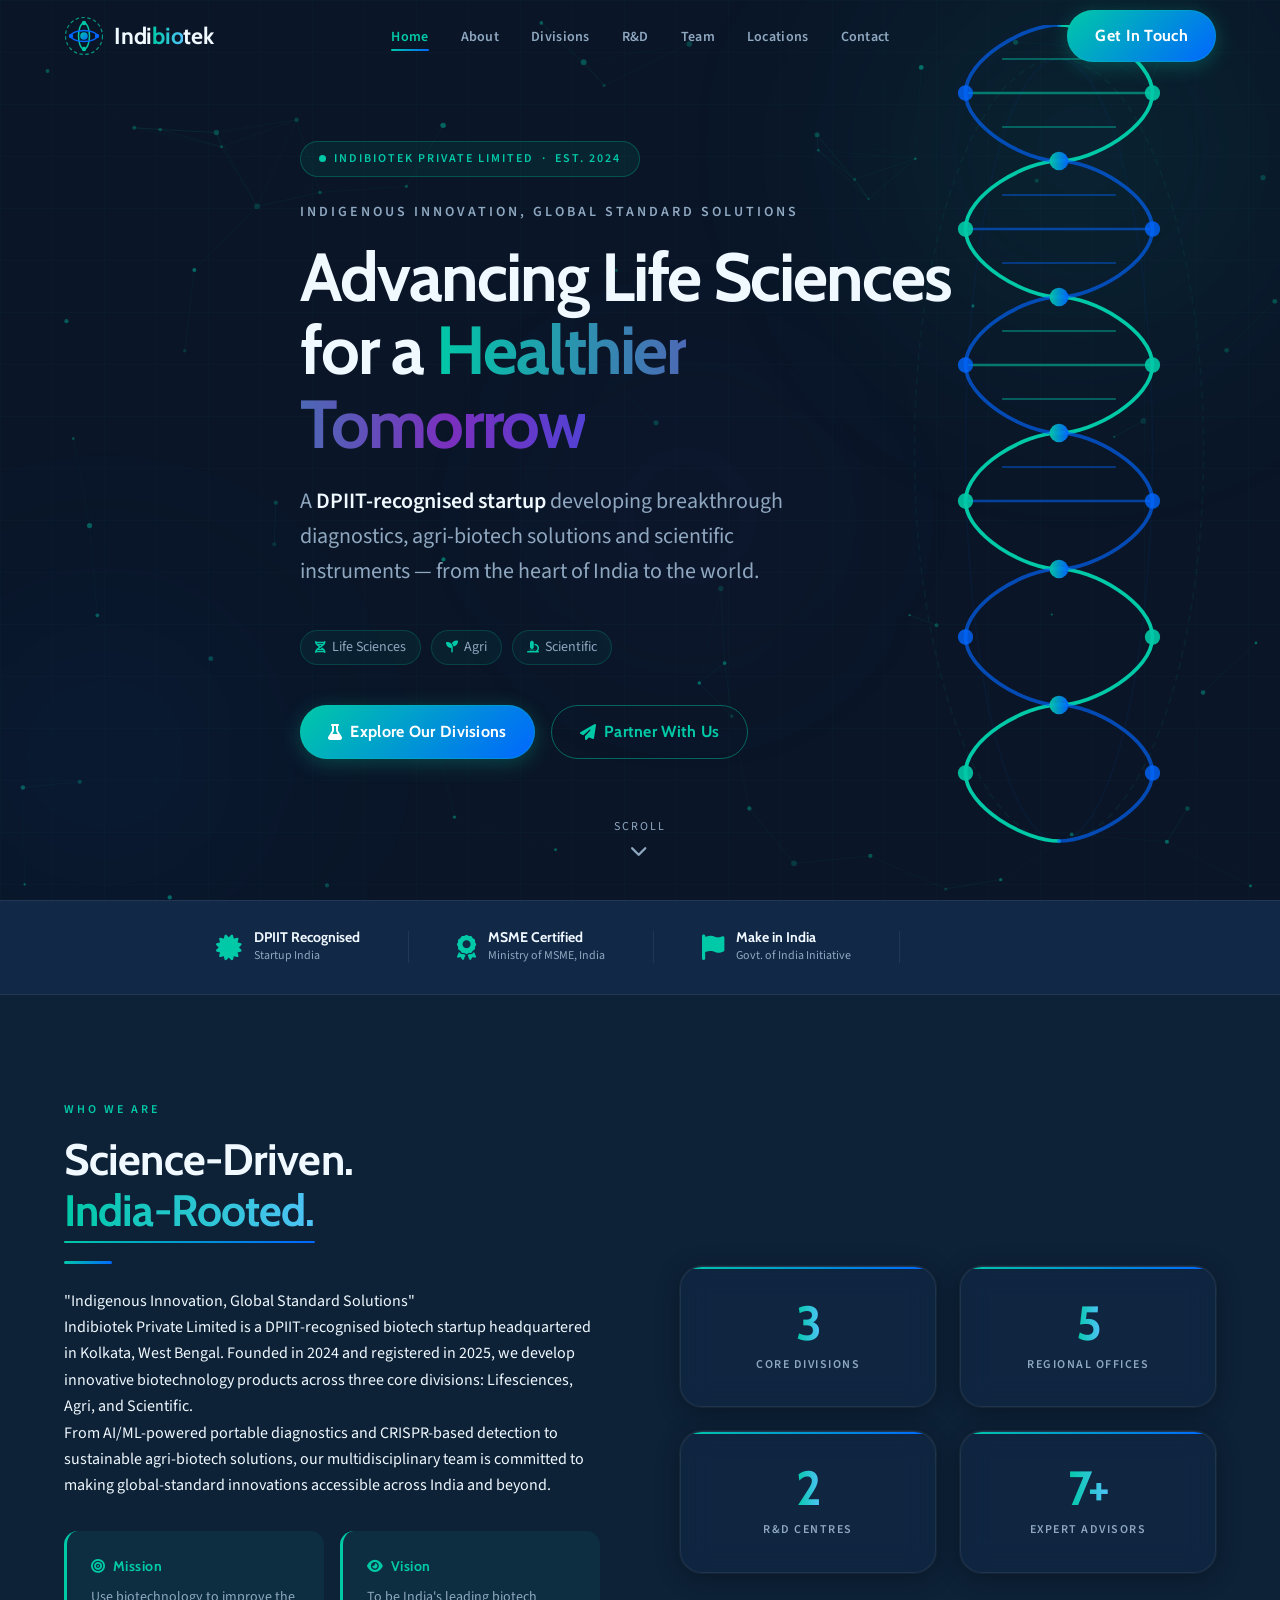
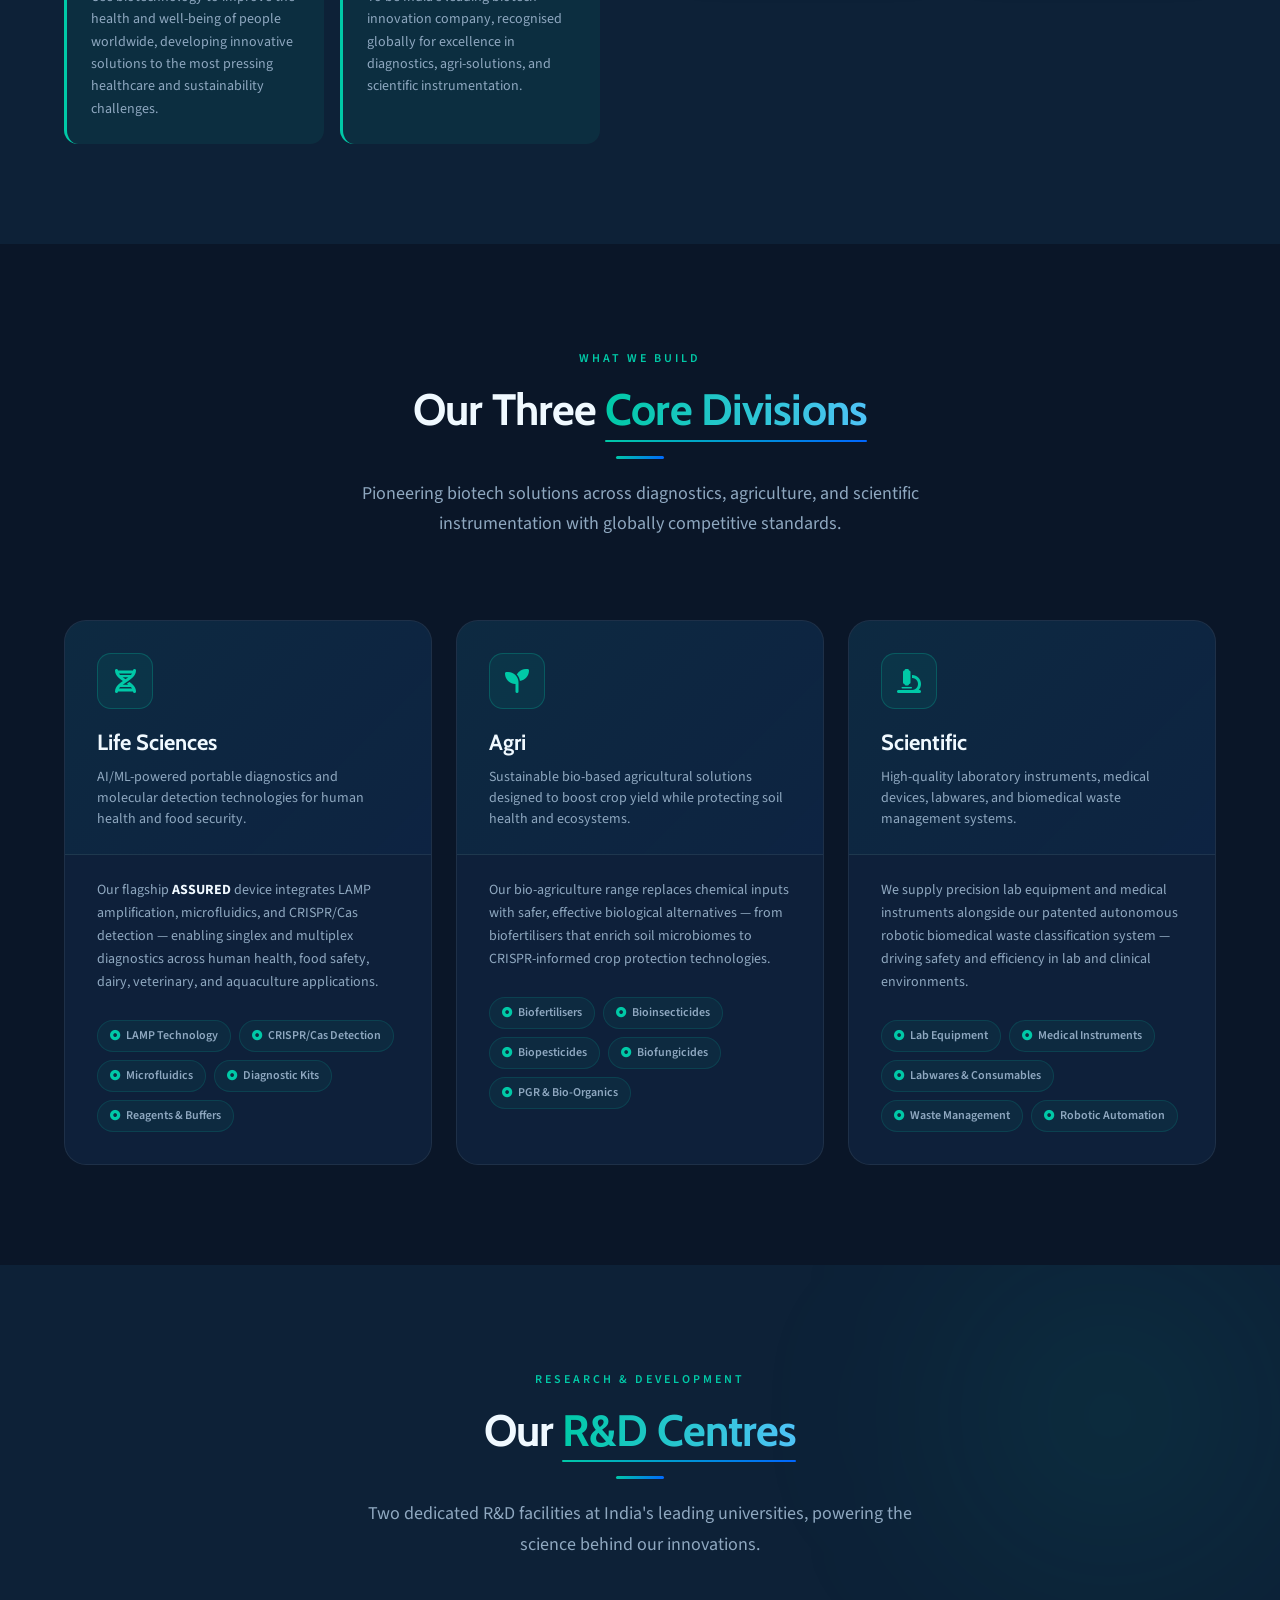
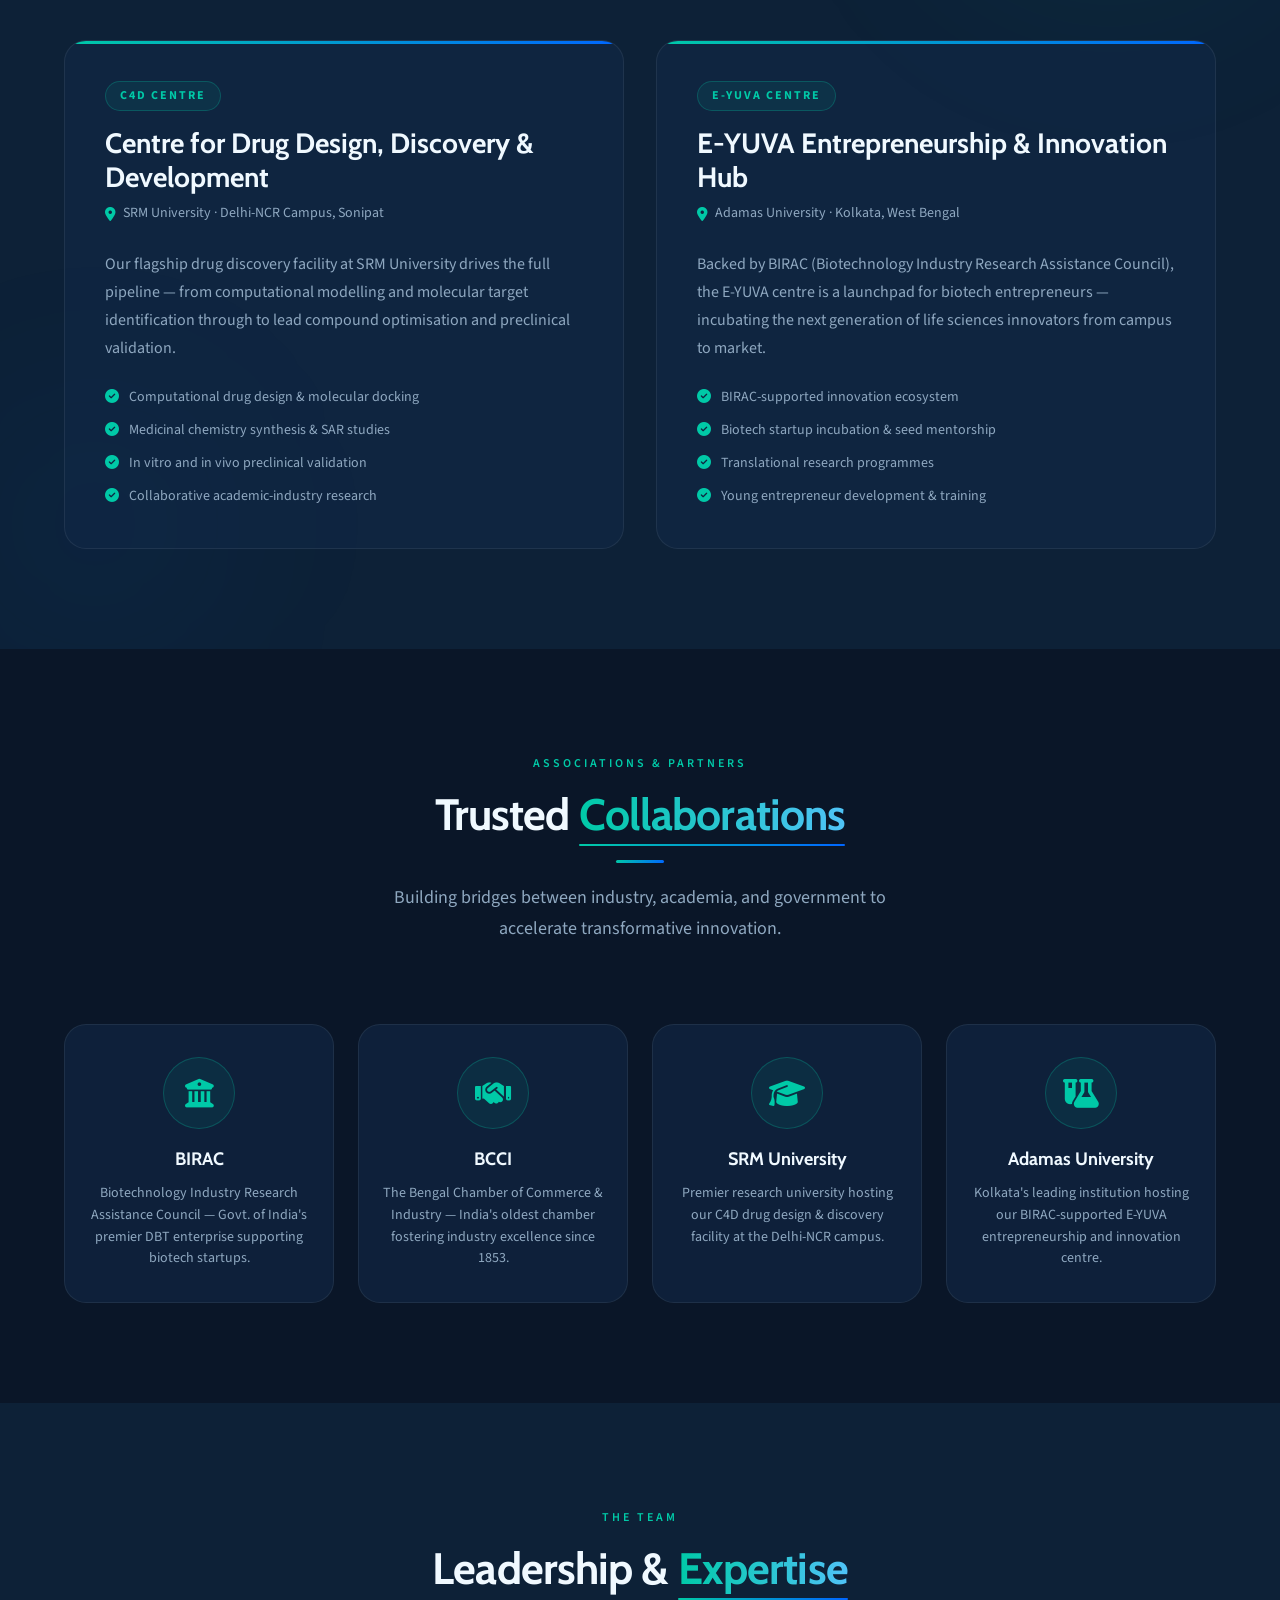
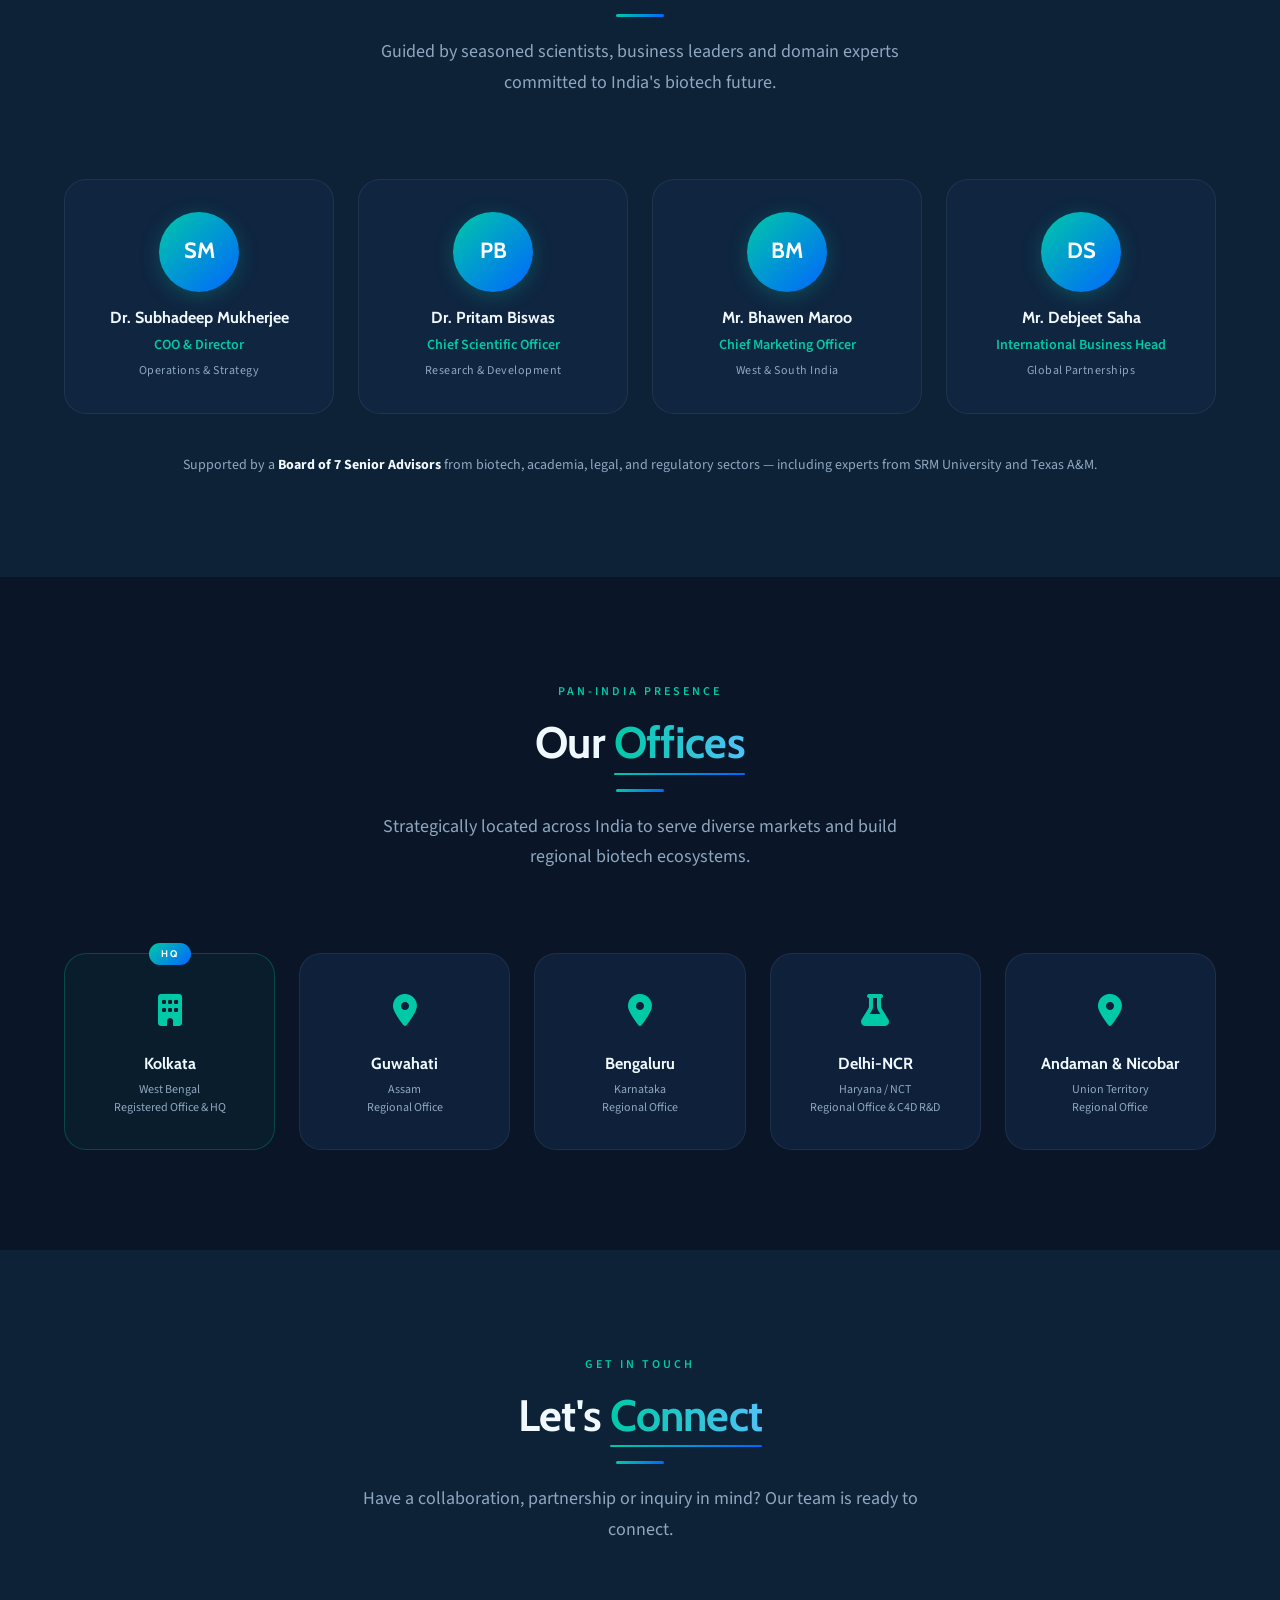
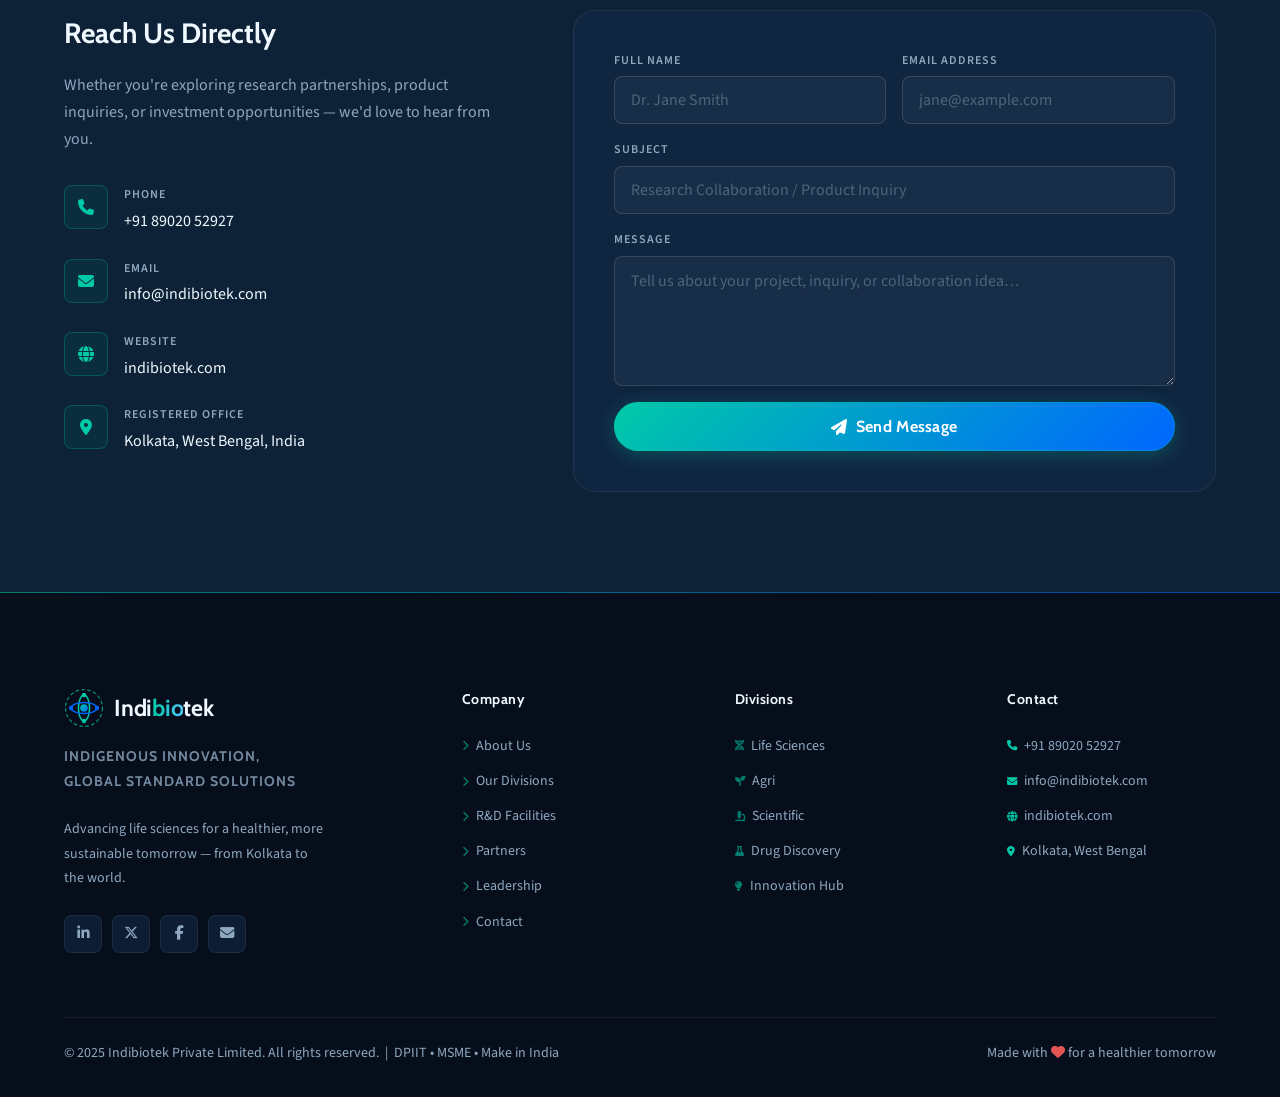
==== commit 75043d36: "feat: complete brand identity redesign with real company data Brand Identity System: - Fonts updated" ====
--- a/index.html
+++ b/index.html
@@ -3,43 +3,65 @@
 <head>
   <meta charset="UTF-8" />
   <meta name="viewport" content="width=device-width, initial-scale=1.0" />
-  <meta name="description" content="Indibiotek Private Limited — Advancing Life Sciences across Biotechnology, Agriculture, Healthcare and Waste Management from Kolkata, India." />
-  <meta name="keywords" content="indibiotek, biotechnology, life sciences, agriculture, healthcare, waste management, India, Kolkata, drug discovery, BIRAC" />
-  <title>Indibiotek Private Limited — Advancing Life Sciences</title>
-
-  <!-- Google Fonts -->
+  <meta name="description" content="Indibiotek Private Limited — Indigenous Innovation, Global Standard Solutions. Advancing Life Sciences, Agriculture, and Scientific technologies from Kolkata, India." />
+  <meta property="og:title"       content="Indibiotek Private Limited" />
+  <meta property="og:description" content="Indigenous Innovation, Global Standard Solutions — Biotech · Agriculture · Life Sciences from India." />
+  <meta property="og:type"        content="website" />
+  <meta property="og:url"         content="https://indibiotek.com" />
+  <meta name="theme-color"        content="#0A1628" />
+  <title>Indibiotek Private Limited — Indigenous Innovation, Global Standard Solutions</title>
+
+  <!-- Brand Fonts (matching real site: Cabin + Source Sans 3) -->
   <link rel="preconnect" href="https://fonts.googleapis.com" />
   <link rel="preconnect" href="https://fonts.gstatic.com" crossorigin />
-  <link href="https://fonts.googleapis.com/css2?family=Inter:wght@400;500;600&family=Space+Grotesk:wght@500;600;700;800&display=swap" rel="stylesheet" />
-
-  <!-- Font Awesome -->
-  <link rel="stylesheet" href="https://cdnjs.cloudflare.com/ajax/libs/font-awesome/6.5.0/css/all.min.css" />
+  <link href="https://fonts.googleapis.com/css2?family=Cabin:wght@600;700&family=Source+Sans+3:wght@300;400;600&display=swap" rel="stylesheet" />
+
+  <!-- Font Awesome 6 -->
+  <link rel="stylesheet" href="https://cdnjs.cloudflare.com/ajax/libs/font-awesome/6.5.0/css/all.min.css" crossorigin="anonymous" />
 
   <!-- Stylesheets -->
   <link rel="stylesheet" href="css/style.css" />
   <link rel="stylesheet" href="css/animations.css" />
+
+  <!-- Inline favicon (orbital logo mark) -->
+  <link rel="icon" type="image/svg+xml" href="data:image/svg+xml,%3Csvg xmlns='http://www.w3.org/2000/svg' viewBox='0 0 36 36'%3E%3Ccircle cx='18' cy='18' r='17' stroke='%2300C9A7' stroke-width='2' fill='none'/%3E%3Cellipse cx='18' cy='18' rx='5' ry='12' stroke='%2300C9A7' stroke-width='1.5' fill='none'/%3E%3Cellipse cx='18' cy='18' rx='12' ry='5' stroke='%230066FF' stroke-width='1.5' fill='none'/%3E%3Ccircle cx='18' cy='18' r='3' fill='%2300C9A7'/%3E%3C/svg%3E" />
 </head>
 <body>
 
 <!-- ============================================================
+     SKIP LINK
+============================================================ -->
+<a href="#home" style="position:absolute;left:-999px;top:auto;width:1px;height:1px;overflow:hidden;z-index:9999;background:var(--brand-teal);color:#fff;padding:8px 16px;border-radius:4px;font-weight:700;" onfocus="this.style.left='16px';this.style.width='auto';this.style.height='auto';" onblur="this.style.left='-999px';">Skip to main content</a>
+
+
+<!-- ============================================================
      NAVBAR
 ============================================================ -->
 <nav class="navbar" id="navbar" aria-label="Main navigation">
   <div class="container">
-    <!-- Logo -->
-    <a href="#home" class="nav-logo" aria-label="Indibiotek Home">
-      <svg class="logo-icon" viewBox="0 0 36 36" fill="none" xmlns="http://www.w3.org/2000/svg" aria-hidden="true">
-        <circle cx="18" cy="18" r="17" stroke="#00C9A7" stroke-width="1.5" stroke-dasharray="4 2"/>
-        <ellipse cx="18" cy="18" rx="5" ry="12" stroke="#00C9A7" stroke-width="1.5"/>
-        <ellipse cx="18" cy="18" rx="12" ry="5" stroke="#0066FF" stroke-width="1.5"/>
-        <circle cx="18" cy="6"  r="2" fill="#00C9A7"/>
-        <circle cx="18" cy="30" r="2" fill="#00C9A7"/>
-        <circle cx="6"  cy="18" r="2" fill="#0066FF"/>
-        <circle cx="30" cy="18" r="2" fill="#0066FF"/>
-        <circle cx="18" cy="18" r="3" fill="url(#logoGrad)"/>
+
+    <!-- Brand logo -->
+    <a href="#home" class="nav-logo" aria-label="Indibiotek — Home">
+      <svg class="logo-icon" viewBox="0 0 40 40" fill="none" xmlns="http://www.w3.org/2000/svg" aria-hidden="true">
+        <!-- Outer dashed orbital ring -->
+        <circle cx="20" cy="20" r="18.5" stroke="#00C9A7" stroke-width="1.2" stroke-dasharray="3.5 2.5" opacity="0.7"/>
+        <!-- Vertical DNA ellipse (teal) -->
+        <ellipse cx="20" cy="20" rx="5.5" ry="13" stroke="#00C9A7" stroke-width="1.5"/>
+        <!-- Horizontal orbital ellipse (blue) -->
+        <ellipse cx="20" cy="20" rx="13" ry="5.5" stroke="#0066FF" stroke-width="1.5"/>
+        <!-- Teal axis nodes -->
+        <circle cx="20" cy="7"  r="2.2" fill="#00C9A7"/>
+        <circle cx="20" cy="33" r="2.2" fill="#00C9A7"/>
+        <!-- Blue axis nodes -->
+        <circle cx="7"  cy="20" r="2.2" fill="#0066FF"/>
+        <circle cx="33" cy="20" r="2.2" fill="#0066FF"/>
+        <!-- Core nucleus with gradient -->
+        <circle cx="20" cy="20" r="3.8" fill="url(#navGrad)"/>
+        <!-- Inner glow ring -->
+        <circle cx="20" cy="20" r="5.5" stroke="url(#navGrad)" stroke-width="0.6" opacity="0.3"/>
         <defs>
-          <linearGradient id="logoGrad" x1="0" y1="0" x2="1" y2="1">
-            <stop offset="0%" stop-color="#00C9A7"/>
+          <linearGradient id="navGrad" x1="0" y1="0" x2="1" y2="1">
+            <stop offset="0%"   stop-color="#00C9A7"/>
             <stop offset="100%" stop-color="#0066FF"/>
           </linearGradient>
         </defs>
@@ -47,21 +69,21 @@
       <span>Indi<span class="logo-bio">bio</span>tek</span>
     </a>
 
-    <!-- Desktop nav links -->
+    <!-- Desktop links -->
     <ul class="nav-links" role="list">
       <li><a href="#home">Home</a></li>
       <li><a href="#about">About</a></li>
-      <li><a href="#services">Services</a></li>
+      <li><a href="#divisions">Divisions</a></li>
       <li><a href="#rnd">R&amp;D</a></li>
+      <li><a href="#team">Team</a></li>
       <li><a href="#locations">Locations</a></li>
       <li><a href="#contact">Contact</a></li>
     </ul>
 
-    <!-- CTA -->
     <a href="#contact" class="btn btn-primary nav-cta">Get In Touch</a>
 
-    <!-- Mobile hamburger -->
-    <button class="nav-hamburger" aria-label="Toggle menu" aria-expanded="false">
+    <!-- Hamburger -->
+    <button class="nav-hamburger" aria-label="Toggle navigation menu" aria-expanded="false">
       <span></span><span></span><span></span>
     </button>
   </div>
@@ -70,11 +92,12 @@
   <nav class="nav-drawer" aria-label="Mobile navigation">
     <a href="#home">Home</a>
     <a href="#about">About</a>
-    <a href="#services">Services</a>
+    <a href="#divisions">Divisions</a>
     <a href="#rnd">R&amp;D</a>
+    <a href="#team">Team</a>
     <a href="#locations">Locations</a>
     <a href="#contact">Contact</a>
-    <a href="#contact" class="btn btn-primary" style="text-align:center;margin-top:8px;">Get In Touch</a>
+    <a href="#contact" class="btn btn-primary" style="text-align:center;margin-top:10px;">Get In Touch</a>
   </nav>
 </nav>
 
@@ -82,42 +105,158 @@
 <!-- ============================================================
      HERO
 ============================================================ -->
-<section class="hero bg-grid" id="home" aria-label="Hero">
-  <!-- Particle canvas -->
-  <canvas id="particle-canvas" aria-hidden="true"></canvas>
+<section class="hero bg-grid" id="home" aria-label="Hero banner">
+
+  <!-- Particle network -->
+  <canvas id="particle-canvas" aria-hidden="true" style="position:absolute;inset:0;width:100%;height:100%;"></canvas>
 
   <!-- Background orbs -->
-  <div class="orb orb-teal"   style="width:500px;height:500px;top:-100px;right:-100px;"></div>
-  <div class="orb orb-blue"   style="width:400px;height:400px;bottom:-50px;left:-100px;"></div>
-  <div class="orb orb-purple" style="width:300px;height:300px;top:40%;left:50%;"></div>
-
-  <div class="container">
+  <div class="orb orb-teal"   style="width:600px;height:600px;top:-150px;right:-100px;" aria-hidden="true"></div>
+  <div class="orb orb-blue"   style="width:450px;height:450px;bottom:-80px;left:-120px;" aria-hidden="true"></div>
+  <div class="orb orb-purple" style="width:350px;height:350px;top:38%;left:40%;" aria-hidden="true"></div>
+
+  <div class="container" style="position:relative;z-index:2;">
     <div class="hero-content">
+
+      <!-- Live badge -->
       <div class="hero-badge">
-        <span class="dot"></span>
-        Indibiotek Private Limited
-      </div>
-
+        <span class="dot" aria-hidden="true"></span>
+        Indibiotek Private Limited &nbsp;·&nbsp; Est. 2024
+      </div>
+
+      <!-- Tagline label -->
+      <span class="hero-tagline" aria-hidden="true">Indigenous Innovation, Global Standard Solutions</span>
+
+      <!-- Headline -->
       <h1>
-        Advancing Life Sciences<br />
+        Advancing Life Sciences<br/>
         for a <span class="animated-gradient">Healthier Tomorrow</span>
       </h1>
 
+      <!-- Sub headline -->
       <p class="hero-sub">
-        Innovating across <strong>Biotechnology · Agriculture · Healthcare · Waste Management</strong> — bridging science and sustainability from the heart of India.
+        A <strong>DPIIT-recognised startup</strong> developing breakthrough diagnostics, agri-biotech solutions and scientific instruments — from the heart of India to the world.
       </p>
 
+      <!-- Division pills -->
+      <div class="hero-pills" aria-hidden="true">
+        <span class="hero-pill"><i class="fa-solid fa-dna"></i> Life Sciences</span>
+        <span class="hero-pill"><i class="fa-solid fa-seedling"></i> Agri</span>
+        <span class="hero-pill"><i class="fa-solid fa-microscope"></i> Scientific</span>
+      </div>
+
+      <!-- CTAs -->
       <div class="hero-ctas">
-        <a href="#services" class="btn btn-primary">
+        <a href="#divisions" class="btn btn-primary">
           <i class="fa-solid fa-flask" aria-hidden="true"></i>
-          Explore Our Work
+          Explore Our Divisions
         </a>
         <a href="#contact" class="btn btn-outline">
           <i class="fa-solid fa-paper-plane" aria-hidden="true"></i>
-          Contact Us
+          Partner With Us
         </a>
       </div>
-    </div>
+
+    </div>
+  </div>
+
+  <!-- DNA Double Helix illustration -->
+  <div class="hero-dna-wrap" aria-hidden="true">
+    <svg class="hero-dna-svg" viewBox="0 0 200 500" fill="none" xmlns="http://www.w3.org/2000/svg">
+      <g class="dna-group">
+        <!-- Orbital background rings -->
+        <ellipse cx="100" cy="250" rx="85" ry="230" stroke="rgba(0,201,167,0.06)" stroke-width="1" stroke-dasharray="4 3"/>
+        <ellipse cx="100" cy="250" rx="55" ry="230" stroke="rgba(0,102,255,0.05)" stroke-width="1"/>
+
+        <!-- DNA Strand 1 — Teal (starts going right) -->
+        <path class="dna-strand-1"
+          d="M 100,0
+             C 120,0 155,20 155,40
+             S 120,80 100,80
+             C 80,80 45,100 45,120
+             S 80,160 100,160
+             C 120,160 155,180 155,200
+             S 120,240 100,240
+             C 80,240 45,260 45,280
+             S 80,320 100,320
+             C 120,320 155,340 155,360
+             S 120,400 100,400
+             C 80,400 45,420 45,440
+             S 80,480 100,480"
+          stroke="#00C9A7" stroke-width="2.2" stroke-linecap="round"/>
+
+        <!-- DNA Strand 2 — Blue semi-transparent (starts going left) -->
+        <path class="dna-strand-2"
+          d="M 100,0
+             C 80,0 45,20 45,40
+             S 80,80 100,80
+             C 120,80 155,100 155,120
+             S 120,160 100,160
+             C 80,160 45,180 45,200
+             S 80,240 100,240
+             C 120,240 155,260 155,280
+             S 120,320 100,320
+             C 80,320 45,340 45,360
+             S 80,400 100,400
+             C 120,400 155,420 155,440
+             S 120,480 100,480"
+          stroke="rgba(0,102,255,0.65)" stroke-width="2.2" stroke-linecap="round"/>
+
+        <!-- Cross-rungs (the "ladder" rungs of DNA) -->
+        <!-- Period 1 rungs (y=0–160) -->
+        <line class="dna-rung" x1="67" y1="20"  x2="133" y2="20"  stroke="rgba(0,201,167,0.40)" stroke-width="1.2" stroke-linecap="round"/>
+        <line class="dna-rung" x1="47" y1="40"  x2="153" y2="40"  stroke="rgba(0,201,167,0.55)" stroke-width="1.4" stroke-linecap="round"/>
+        <line class="dna-rung" x1="67" y1="60"  x2="133" y2="60"  stroke="rgba(0,201,167,0.40)" stroke-width="1.2" stroke-linecap="round"/>
+        <line class="dna-rung" x1="67" y1="100" x2="133" y2="100" stroke="rgba(0,102,255,0.40)" stroke-width="1.2" stroke-linecap="round"/>
+        <line class="dna-rung" x1="47" y1="120" x2="153" y2="120" stroke="rgba(0,102,255,0.55)" stroke-width="1.4" stroke-linecap="round"/>
+        <line class="dna-rung" x1="67" y1="140" x2="133" y2="140" stroke="rgba(0,102,255,0.40)" stroke-width="1.2" stroke-linecap="round"/>
+
+        <!-- Period 2 rungs (y=160–320) -->
+        <line class="dna-rung" x1="67" y1="180" x2="133" y2="180" stroke="rgba(0,201,167,0.40)" stroke-width="1.2" stroke-linecap="round"/>
+        <line class="dna-rung" x1="47" y1="200" x2="153" y2="200" stroke="rgba(0,201,167,0.55)" stroke-width="1.4" stroke-linecap="round"/>
+        <line class="dna-rung" x1="67" y1="220" x2="133" y2="220" stroke="rgba(0,201,167,0.40)" stroke-width="1.2" stroke-linecap="round"/>
+        <line class="dna-rung" x1="67" y1="260" x2="133" y2="260" stroke="rgba(0,102,255,0.40)" stroke-width="1.2" stroke-linecap="round"/>
+        <line class="dna-rung" x1="47" y1="280" x2="153" y2="280" stroke="rgba(0,102,255,0.55)" stroke-width="1.4" stroke-linecap="round"/>
+        <line class="dna-rung" x1="67" y1="300" x2="133" y2="300" stroke="rgba(0,102,255,0.40)" stroke-width="1.2" stroke-linecap="round"/>
+
+        <!-- Period 3 rungs (y=320–480) -->
+        <line class="dna-rung" x1="67" y1="340" x2="133" y2="340" stroke="rgba(0,201,167,0.40)" stroke-width="1.2" stroke-linecap="round"/>
+        <line class="dna-rung" x1="47" y1="360" x2="153" y2="360" stroke="rgba(0,201,167,0.55)" stroke-width="1.4" stroke-linecap="round"/>
+        <line class="dna-rung" x1="67" y1="380" x2="133" y2="380" stroke="rgba(0,201,167,0.40)" stroke-width="1.2" stroke-linecap="round"/>
+        <line class="dna-rung" x1="67" y1="420" x2="133" y2="420" stroke="rgba(0,102,255,0.40)" stroke-width="1.2" stroke-linecap="round"/>
+        <line class="dna-rung" x1="47" y1="440" x2="153" y2="440" stroke="rgba(0,102,255,0.55)" stroke-width="1.4" stroke-linecap="round"/>
+        <line class="dna-rung" x1="67" y1="460" x2="133" y2="460" stroke="rgba(0,102,255,0.40)" stroke-width="1.2" stroke-linecap="round"/>
+
+        <!-- Peak/trough nodes — Teal strand -->
+        <circle cx="155" cy="40"  r="4.5" fill="#00C9A7" opacity="0.9"/>
+        <circle cx="45"  cy="120" r="4.5" fill="#00C9A7" opacity="0.9"/>
+        <circle cx="155" cy="200" r="4.5" fill="#00C9A7" opacity="0.9"/>
+        <circle cx="45"  cy="280" r="4.5" fill="#00C9A7" opacity="0.9"/>
+        <circle cx="155" cy="360" r="4.5" fill="#00C9A7" opacity="0.9"/>
+        <circle cx="45"  cy="440" r="4.5" fill="#00C9A7" opacity="0.9"/>
+
+        <!-- Peak/trough nodes — Blue strand -->
+        <circle cx="45"  cy="40"  r="4.5" fill="#0066FF" opacity="0.8"/>
+        <circle cx="155" cy="120" r="4.5" fill="#0066FF" opacity="0.8"/>
+        <circle cx="45"  cy="200" r="4.5" fill="#0066FF" opacity="0.8"/>
+        <circle cx="155" cy="280" r="4.5" fill="#0066FF" opacity="0.8"/>
+        <circle cx="45"  cy="360" r="4.5" fill="#0066FF" opacity="0.8"/>
+        <circle cx="155" cy="440" r="4.5" fill="#0066FF" opacity="0.8"/>
+
+        <!-- Crossing nodes (both strands meet) -->
+        <circle cx="100" cy="80"  r="5.5" fill="url(#helixGrad)" opacity="0.95"/>
+        <circle cx="100" cy="160" r="5.5" fill="url(#helixGrad)" opacity="0.95"/>
+        <circle cx="100" cy="240" r="5.5" fill="url(#helixGrad)" opacity="0.95"/>
+        <circle cx="100" cy="320" r="5.5" fill="url(#helixGrad)" opacity="0.95"/>
+        <circle cx="100" cy="400" r="5.5" fill="url(#helixGrad)" opacity="0.95"/>
+      </g>
+      <defs>
+        <linearGradient id="helixGrad" x1="0" y1="0" x2="1" y2="0">
+          <stop offset="0%"   stop-color="#00C9A7"/>
+          <stop offset="100%" stop-color="#0066FF"/>
+        </linearGradient>
+      </defs>
+    </svg>
   </div>
 
   <!-- Scroll indicator -->
@@ -129,67 +268,117 @@
 
 
 <!-- ============================================================
+     RECOGNITION STRIP
+============================================================ -->
+<div class="recognition-strip" role="region" aria-label="Certifications and recognition">
+  <div class="container">
+    <div class="recognition-grid reveal-stagger visible">
+
+      <div class="rec-item">
+        <i class="fa-solid fa-certificate" aria-hidden="true"></i>
+        <div class="rec-item-text">
+          <strong>DPIIT Recognised</strong>
+          <span>Startup India</span>
+        </div>
+      </div>
+
+      <div class="rec-divider" aria-hidden="true"></div>
+
+      <div class="rec-item">
+        <i class="fa-solid fa-award" aria-hidden="true"></i>
+        <div class="rec-item-text">
+          <strong>MSME Certified</strong>
+          <span>Ministry of MSME, India</span>
+        </div>
+      </div>
+
+      <div class="rec-divider" aria-hidden="true"></div>
+
+      <div class="rec-item">
+        <i class="fa-solid fa-flag" aria-hidden="true"></i>
+        <div class="rec-item-text">
+          <strong>Make in India</strong>
+          <span>Govt. of India Initiative</span>
+        </div>
+      </div>
+
+      <div class="rec-divider" aria-hidden="true"></div>
+
+      <div class="rec-item">
+        <i class="fa-solid fa-shield-halved" aria-hidden="true"></i>
+        <div class="rec-item-text">
+          <strong>Patent Filed</strong>
+          <span>#202511077832</span>
+        </div>
+      </div>
+
+    </div>
+  </div>
+</div>
+
+
+<!-- ============================================================
      ABOUT
 ============================================================ -->
 <section class="about section-pad" id="about">
   <div class="container">
     <div class="about-grid">
 
-      <!-- Text Column -->
+      <!-- Text -->
       <div class="reveal reveal-left">
         <span class="section-label">Who We Are</span>
         <h2 class="section-title">
-          Science-Driven. <br/>
-          <span class="gradient-text section-underline">Impact-Focused.</span>
+          Science-Driven.<br/>
+          <span class="gradient-text section-underline">India-Rooted.</span>
         </h2>
         <div class="divider"></div>
 
-        <p class="tagline">"Where Science Meets Sustainability"</p>
+        <p class="brand-tagline">"Indigenous Innovation, Global Standard Solutions"</p>
 
         <p>
-          Indibiotek Private Limited is a dynamic biotechnology enterprise headquartered in Kolkata, West Bengal, with a pan-India presence spanning five regional offices. We operate at the intersection of cutting-edge research and real-world impact.
+          Indibiotek Private Limited is a DPIIT-recognised biotech startup headquartered in Kolkata, West Bengal. Founded in 2024 and registered in 2025, we develop innovative biotechnology products across three core divisions: Lifesciences, Agri, and Scientific.
         </p>
         <p>
-          From drug discovery to sustainable agriculture, our multidisciplinary team is committed to developing solutions that address the most pressing challenges in life sciences, food security, and environmental health.
+          From AI/ML-powered portable diagnostics and CRISPR-based detection to sustainable agri-biotech solutions, our multidisciplinary team is committed to making global-standard innovations accessible across India and beyond.
         </p>
 
-        <div class="mv-grid reveal reveal-stagger" style="transition-delay:0.2s">
-          <div class="mv-card glass-card">
-            <h4><i class="fa-solid fa-bullseye" style="margin-right:6px;"></i>Mission</h4>
-            <p>To deliver transformative biotechnology solutions that improve lives and protect our planet through rigorous R&amp;D and strategic partnerships.</p>
-          </div>
-          <div class="mv-card glass-card">
-            <h4><i class="fa-solid fa-eye" style="margin-right:6px;"></i>Vision</h4>
-            <p>To become India's most trusted biotech innovation hub, recognised globally for excellence in life sciences and sustainable development.</p>
-          </div>
-        </div>
-      </div>
-
-      <!-- Stats Column -->
+        <div class="mv-grid reveal-stagger" style="margin-top:32px;">
+          <div class="mv-card">
+            <h4><i class="fa-solid fa-bullseye" aria-hidden="true"></i> Mission</h4>
+            <p>Use biotechnology to improve the health and well-being of people worldwide, developing innovative solutions to the most pressing healthcare and sustainability challenges.</p>
+          </div>
+          <div class="mv-card">
+            <h4><i class="fa-solid fa-eye" aria-hidden="true"></i> Vision</h4>
+            <p>To be India's leading biotech innovation company, recognised globally for excellence in diagnostics, agri-solutions, and scientific instrumentation.</p>
+          </div>
+        </div>
+      </div>
+
+      <!-- Stats -->
       <div class="stats-grid reveal reveal-right reveal-stagger">
         <div class="stat-card glass-card">
-          <div class="stat-number counter-wrap">
-            <span class="gradient-text" data-count="5" data-suffix="+">0+</span>
-          </div>
-          <div class="stat-label">Focus Sectors</div>
+          <div class="stat-number">
+            <span class="gradient-text" data-count="3" data-suffix="">0</span>
+          </div>
+          <div class="stat-label">Core Divisions</div>
         </div>
         <div class="stat-card glass-card">
-          <div class="stat-number counter-wrap">
+          <div class="stat-number">
             <span class="gradient-text" data-count="5" data-suffix="">0</span>
           </div>
           <div class="stat-label">Regional Offices</div>
         </div>
         <div class="stat-card glass-card">
-          <div class="stat-number counter-wrap">
+          <div class="stat-number">
             <span class="gradient-text" data-count="2" data-suffix="">0</span>
           </div>
           <div class="stat-label">R&amp;D Centres</div>
         </div>
         <div class="stat-card glass-card">
-          <div class="stat-number counter-wrap">
-            <span class="gradient-text" data-count="4" data-suffix="+">0+</span>
-          </div>
-          <div class="stat-label">Academic Partners</div>
+          <div class="stat-number">
+            <span class="gradient-text" data-count="7" data-suffix="+">0+</span>
+          </div>
+          <div class="stat-label">Expert Advisors</div>
         </div>
       </div>
 
@@ -199,49 +388,82 @@
 
 
 <!-- ============================================================
-     SERVICES
-============================================================ -->
-<section class="services section-pad" id="services">
+     DIVISIONS
+============================================================ -->
+<section class="divisions section-pad" id="divisions">
   <div class="container">
-    <div class="services-header reveal">
-      <span class="section-label">What We Do</span>
-      <h2 class="section-title">Our <span class="gradient-text">Focus Areas</span></h2>
-      <div class="divider" style="margin: 20px auto;"></div>
+    <div class="divisions-header reveal">
+      <span class="section-label">What We Build</span>
+      <h2 class="section-title">Our Three <span class="gradient-text section-underline">Core Divisions</span></h2>
+      <div class="divider" style="margin:20px auto;"></div>
       <p class="section-desc">
-        We bring scientific rigour and innovation to five critical domains that shape the future of life and sustainability.
+        Pioneering biotech solutions across diagnostics, agriculture, and scientific instrumentation with globally competitive standards.
       </p>
     </div>
 
-    <div class="services-grid reveal reveal-stagger">
-
-      <div class="service-card">
-        <div class="service-icon">🔬</div>
-        <h3>Life Sciences</h3>
-        <p>Comprehensive research spanning molecular biology, biochemistry and translational medicine to drive healthcare breakthroughs.</p>
-      </div>
-
-      <div class="service-card">
-        <div class="service-icon">🧬</div>
-        <h3>Biotechnology</h3>
-        <p>Harnessing the power of living systems — from fermentation technology to advanced biomanufacturing — for industrial and medical applications.</p>
-      </div>
-
-      <div class="service-card">
-        <div class="service-icon">🌿</div>
-        <h3>Agriculture</h3>
-        <p>Developing bio-based crop protection, soil health solutions and precision-agri tools to boost yield and sustainability.</p>
-      </div>
-
-      <div class="service-card">
-        <div class="service-icon">💊</div>
-        <h3>Healthcare</h3>
-        <p>Advancing diagnostics, therapeutics and drug discovery pipelines that improve patient outcomes across India and beyond.</p>
-      </div>
-
-      <div class="service-card">
-        <div class="service-icon">♻️</div>
-        <h3>Waste Management</h3>
-        <p>Pioneering bioremediation and eco-friendly waste treatment technologies to protect ecosystems and build circular economies.</p>
+    <div class="divisions-grid reveal-stagger" style="margin-top:0;">
+
+      <!-- Division 1: Life Sciences -->
+      <div class="division-card reveal">
+        <div class="division-header">
+          <div class="division-icon"><i class="fa-solid fa-dna" aria-hidden="true"></i></div>
+          <h3>Life Sciences</h3>
+          <p>AI/ML-powered portable diagnostics and molecular detection technologies for human health and food security.</p>
+        </div>
+        <div class="division-body">
+          <p style="font-size:0.875rem;color:var(--text-secondary);line-height:1.65;margin-bottom:10px;">
+            Our flagship <strong style="color:var(--text-primary);">ASSURED</strong> device integrates LAMP amplification, microfluidics, and CRISPR/Cas detection — enabling singlex and multiplex diagnostics across human health, food safety, dairy, veterinary, and aquaculture applications.
+          </p>
+          <div class="division-tags">
+            <span class="division-tag"><i class="fa-solid fa-circle-dot"></i>LAMP Technology</span>
+            <span class="division-tag"><i class="fa-solid fa-circle-dot"></i>CRISPR/Cas Detection</span>
+            <span class="division-tag"><i class="fa-solid fa-circle-dot"></i>Microfluidics</span>
+            <span class="division-tag"><i class="fa-solid fa-circle-dot"></i>Diagnostic Kits</span>
+            <span class="division-tag"><i class="fa-solid fa-circle-dot"></i>Reagents &amp; Buffers</span>
+          </div>
+        </div>
+      </div>
+
+      <!-- Division 2: Agri -->
+      <div class="division-card reveal">
+        <div class="division-header">
+          <div class="division-icon"><i class="fa-solid fa-seedling" aria-hidden="true"></i></div>
+          <h3>Agri</h3>
+          <p>Sustainable bio-based agricultural solutions designed to boost crop yield while protecting soil health and ecosystems.</p>
+        </div>
+        <div class="division-body">
+          <p style="font-size:0.875rem;color:var(--text-secondary);line-height:1.65;margin-bottom:10px;">
+            Our bio-agriculture range replaces chemical inputs with safer, effective biological alternatives — from biofertilisers that enrich soil microbiomes to CRISPR-informed crop protection technologies.
+          </p>
+          <div class="division-tags">
+            <span class="division-tag"><i class="fa-solid fa-circle-dot"></i>Biofertilisers</span>
+            <span class="division-tag"><i class="fa-solid fa-circle-dot"></i>Bioinsecticides</span>
+            <span class="division-tag"><i class="fa-solid fa-circle-dot"></i>Biopesticides</span>
+            <span class="division-tag"><i class="fa-solid fa-circle-dot"></i>Biofungicides</span>
+            <span class="division-tag"><i class="fa-solid fa-circle-dot"></i>PGR &amp; Bio-Organics</span>
+          </div>
+        </div>
+      </div>
+
+      <!-- Division 3: Scientific -->
+      <div class="division-card reveal">
+        <div class="division-header">
+          <div class="division-icon"><i class="fa-solid fa-microscope" aria-hidden="true"></i></div>
+          <h3>Scientific</h3>
+          <p>High-quality laboratory instruments, medical devices, labwares, and biomedical waste management systems.</p>
+        </div>
+        <div class="division-body">
+          <p style="font-size:0.875rem;color:var(--text-secondary);line-height:1.65;margin-bottom:10px;">
+            We supply precision lab equipment and medical instruments alongside our patented autonomous robotic biomedical waste classification system — driving safety and efficiency in lab and clinical environments.
+          </p>
+          <div class="division-tags">
+            <span class="division-tag"><i class="fa-solid fa-circle-dot"></i>Lab Equipment</span>
+            <span class="division-tag"><i class="fa-solid fa-circle-dot"></i>Medical Instruments</span>
+            <span class="division-tag"><i class="fa-solid fa-circle-dot"></i>Labwares &amp; Consumables</span>
+            <span class="division-tag"><i class="fa-solid fa-circle-dot"></i>Waste Management</span>
+            <span class="division-tag"><i class="fa-solid fa-circle-dot"></i>Robotic Automation</span>
+          </div>
+        </div>
       </div>
 
     </div>
@@ -252,38 +474,38 @@
 <!-- ============================================================
      R&D FACILITIES
 ============================================================ -->
-<section class="rnd section-pad" id="rnd">
-  <!-- Background orb -->
-  <div class="orb orb-teal" style="width:400px;height:400px;top:-100px;right:-100px;" aria-hidden="true"></div>
+<section class="rnd section-pad" id="rnd" style="position:relative;overflow:hidden;">
+  <div class="orb orb-teal" style="width:500px;height:500px;top:-100px;right:-80px;" aria-hidden="true"></div>
+  <div class="orb orb-blue" style="width:350px;height:350px;bottom:-50px;left:-80px;" aria-hidden="true"></div>
 
   <div class="container" style="position:relative;z-index:1;">
     <div class="rnd-header reveal">
       <span class="section-label">Research &amp; Development</span>
-      <h2 class="section-title">Our <span class="gradient-text">R&amp;D Facilities</span></h2>
-      <div class="divider" style="margin: 20px auto;"></div>
+      <h2 class="section-title">Our <span class="gradient-text section-underline">R&amp;D Centres</span></h2>
+      <div class="divider" style="margin:20px auto;"></div>
       <p class="section-desc">
-        State-of-the-art research centres collaborating with premier academic institutions to accelerate innovation.
+        Two dedicated R&amp;D facilities at India's leading universities, powering the science behind our innovations.
       </p>
     </div>
 
-    <div class="rnd-grid">
+    <div class="rnd-grid" style="margin-top:0;">
 
       <!-- C4D -->
       <div class="rnd-card reveal reveal-left">
         <div class="rnd-badge">C4D Centre</div>
-        <h3>Centre for Drug Design Discovery &amp; Development</h3>
+        <h3>Centre for Drug Design, Discovery &amp; Development</h3>
         <div class="rnd-location">
-          <i class="fa-solid fa-location-dot"></i>
-          SRM University, Delhi-NCR, Sonipat
+          <i class="fa-solid fa-location-dot" aria-hidden="true"></i>
+          SRM University · Delhi-NCR Campus, Sonipat
         </div>
         <p>
-          A dedicated facility focused on the full spectrum of drug discovery — from computational modelling and hit identification to lead optimisation and preclinical validation.
+          Our flagship drug discovery facility at SRM University drives the full pipeline — from computational modelling and molecular target identification through to lead compound optimisation and preclinical validation.
         </p>
-        <ul>
-          <li><i class="fa-solid fa-check-circle"></i> Computational drug design &amp; molecular docking</li>
-          <li><i class="fa-solid fa-check-circle"></i> Medicinal chemistry &amp; synthesis</li>
-          <li><i class="fa-solid fa-check-circle"></i> In vitro and in vivo validation studies</li>
-          <li><i class="fa-solid fa-check-circle"></i> Academic-industry collaborative research</li>
+        <ul class="rnd-list">
+          <li><i class="fa-solid fa-check-circle" aria-hidden="true"></i>Computational drug design &amp; molecular docking</li>
+          <li><i class="fa-solid fa-check-circle" aria-hidden="true"></i>Medicinal chemistry synthesis &amp; SAR studies</li>
+          <li><i class="fa-solid fa-check-circle" aria-hidden="true"></i>In vitro and in vivo preclinical validation</li>
+          <li><i class="fa-solid fa-check-circle" aria-hidden="true"></i>Collaborative academic-industry research</li>
         </ul>
       </div>
 
@@ -292,17 +514,17 @@
         <div class="rnd-badge">E-YUVA Centre</div>
         <h3>E-YUVA Entrepreneurship &amp; Innovation Hub</h3>
         <div class="rnd-location">
-          <i class="fa-solid fa-location-dot"></i>
-          Adamas University, Kolkata
+          <i class="fa-solid fa-location-dot" aria-hidden="true"></i>
+          Adamas University · Kolkata, West Bengal
         </div>
         <p>
-          Supported by BIRAC (Biotechnology Industry Research Assistance Council), this centre fosters bio-entrepreneurship, startup incubation and translational research among emerging scientists.
+          Backed by BIRAC (Biotechnology Industry Research Assistance Council), the E-YUVA centre is a launchpad for biotech entrepreneurs — incubating the next generation of life sciences innovators from campus to market.
         </p>
-        <ul>
-          <li><i class="fa-solid fa-check-circle"></i> BIRAC-supported innovation ecosystem</li>
-          <li><i class="fa-solid fa-check-circle"></i> Startup incubation &amp; mentorship</li>
-          <li><i class="fa-solid fa-check-circle"></i> Translational research programmes</li>
-          <li><i class="fa-solid fa-check-circle"></i> Young entrepreneur development</li>
+        <ul class="rnd-list">
+          <li><i class="fa-solid fa-check-circle" aria-hidden="true"></i>BIRAC-supported innovation ecosystem</li>
+          <li><i class="fa-solid fa-check-circle" aria-hidden="true"></i>Biotech startup incubation &amp; seed mentorship</li>
+          <li><i class="fa-solid fa-check-circle" aria-hidden="true"></i>Translational research programmes</li>
+          <li><i class="fa-solid fa-check-circle" aria-hidden="true"></i>Young entrepreneur development &amp; training</li>
         </ul>
       </div>
 
@@ -317,38 +539,38 @@
 <section class="partners section-pad" id="partners">
   <div class="container">
     <div class="partners-header reveal">
-      <span class="section-label">Our Partners</span>
-      <h2 class="section-title">Trusted <span class="gradient-text">Associations</span></h2>
-      <div class="divider" style="margin: 20px auto;"></div>
+      <span class="section-label">Associations &amp; Partners</span>
+      <h2 class="section-title">Trusted <span class="gradient-text section-underline">Collaborations</span></h2>
+      <div class="divider" style="margin:20px auto;"></div>
       <p class="section-desc">
-        Building bridges between industry and academia to accelerate innovation and create lasting impact.
+        Building bridges between industry, academia, and government to accelerate transformative innovation.
       </p>
     </div>
 
-    <div class="partners-grid reveal reveal-stagger">
+    <div class="partners-grid reveal-stagger">
 
       <div class="partner-card">
-        <div class="partner-icon">🏛️</div>
+        <div class="partner-icon"><i class="fa-solid fa-building-columns" aria-hidden="true"></i></div>
         <h3>BIRAC</h3>
-        <p>Biotechnology Industry Research Assistance Council — a Public Sector Enterprise under DBT, Government of India</p>
+        <p>Biotechnology Industry Research Assistance Council — Govt. of India's premier DBT enterprise supporting biotech startups.</p>
       </div>
 
       <div class="partner-card">
-        <div class="partner-icon">🤝</div>
+        <div class="partner-icon"><i class="fa-solid fa-handshake" aria-hidden="true"></i></div>
         <h3>BCCI</h3>
-        <p>The Bengal Chamber of Commerce &amp; Industry — India's oldest chamber of commerce fostering business excellence</p>
+        <p>The Bengal Chamber of Commerce &amp; Industry — India's oldest chamber fostering industry excellence since 1853.</p>
       </div>
 
       <div class="partner-card">
-        <div class="partner-icon">🎓</div>
+        <div class="partner-icon"><i class="fa-solid fa-graduation-cap" aria-hidden="true"></i></div>
         <h3>SRM University</h3>
-        <p>Delhi-NCR Campus, Sonipat — host of the C4D drug design and discovery research centre</p>
+        <p>Premier research university hosting our C4D drug design &amp; discovery facility at the Delhi-NCR campus.</p>
       </div>
 
       <div class="partner-card">
-        <div class="partner-icon">🔬</div>
+        <div class="partner-icon"><i class="fa-solid fa-flask-vial" aria-hidden="true"></i></div>
         <h3>Adamas University</h3>
-        <p>Kolkata — host of the BIRAC-supported E-YUVA entrepreneurship and innovation centre</p>
+        <p>Kolkata's leading institution hosting our BIRAC-supported E-YUVA entrepreneurship and innovation centre.</p>
       </div>
 
     </div>
@@ -357,47 +579,101 @@
 
 
 <!-- ============================================================
+     LEADERSHIP
+============================================================ -->
+<section class="leadership section-pad" id="team">
+  <div class="container">
+    <div class="leadership-header reveal">
+      <span class="section-label">The Team</span>
+      <h2 class="section-title">Leadership &amp; <span class="gradient-text section-underline">Expertise</span></h2>
+      <div class="divider" style="margin:20px auto;"></div>
+      <p class="section-desc">
+        Guided by seasoned scientists, business leaders and domain experts committed to India's biotech future.
+      </p>
+    </div>
+
+    <div class="team-grid reveal-stagger">
+
+      <div class="team-card">
+        <div class="team-avatar" aria-hidden="true">SM</div>
+        <h3>Dr. Subhadeep Mukherjee</h3>
+        <p class="role">COO &amp; Director</p>
+        <p class="dept">Operations &amp; Strategy</p>
+      </div>
+
+      <div class="team-card">
+        <div class="team-avatar" aria-hidden="true">PB</div>
+        <h3>Dr. Pritam Biswas</h3>
+        <p class="role">Chief Scientific Officer</p>
+        <p class="dept">Research &amp; Development</p>
+      </div>
+
+      <div class="team-card">
+        <div class="team-avatar" aria-hidden="true">BM</div>
+        <h3>Mr. Bhawen Maroo</h3>
+        <p class="role">Chief Marketing Officer</p>
+        <p class="dept">West &amp; South India</p>
+      </div>
+
+      <div class="team-card">
+        <div class="team-avatar" aria-hidden="true">DS</div>
+        <h3>Mr. Debjeet Saha</h3>
+        <p class="role">International Business Head</p>
+        <p class="dept">Global Partnerships</p>
+      </div>
+
+    </div>
+
+    <!-- Advisory note -->
+    <p class="reveal" style="text-align:center;margin-top:40px;font-size:0.875rem;color:var(--text-secondary);">
+      Supported by a <strong style="color:var(--text-primary);">Board of 7 Senior Advisors</strong> from biotech, academia, legal, and regulatory sectors — including experts from SRM University and Texas A&amp;M.
+    </p>
+  </div>
+</section>
+
+
+<!-- ============================================================
      LOCATIONS
 ============================================================ -->
-<section class="locations section-pad" id="locations">
+<section class="locations section-pad" id="locations" style="background:var(--bg-primary);">
   <div class="container">
     <div class="locations-header reveal">
       <span class="section-label">Pan-India Presence</span>
-      <h2 class="section-title">Our <span class="gradient-text">Offices</span></h2>
-      <div class="divider" style="margin: 20px auto;"></div>
+      <h2 class="section-title">Our <span class="gradient-text section-underline">Offices</span></h2>
+      <div class="divider" style="margin:20px auto;"></div>
       <p class="section-desc">
-        Strategically located across India to serve diverse markets and ecosystems.
+        Strategically located across India to serve diverse markets and build regional biotech ecosystems.
       </p>
     </div>
 
-    <div class="locations-grid reveal reveal-stagger">
+    <div class="locations-grid reveal-stagger">
 
       <div class="location-card hq">
-        <div class="location-icon"><i class="fa-solid fa-building"></i></div>
+        <div class="location-icon"><i class="fa-solid fa-building" aria-hidden="true"></i></div>
         <h3>Kolkata</h3>
         <p>West Bengal<br/>Registered Office &amp; HQ</p>
       </div>
 
       <div class="location-card">
-        <div class="location-icon"><i class="fa-solid fa-map-marker-alt"></i></div>
+        <div class="location-icon"><i class="fa-solid fa-location-dot" aria-hidden="true"></i></div>
         <h3>Guwahati</h3>
         <p>Assam<br/>Regional Office</p>
       </div>
 
       <div class="location-card">
-        <div class="location-icon"><i class="fa-solid fa-map-marker-alt"></i></div>
+        <div class="location-icon"><i class="fa-solid fa-location-dot" aria-hidden="true"></i></div>
         <h3>Bengaluru</h3>
         <p>Karnataka<br/>Regional Office</p>
       </div>
 
       <div class="location-card">
-        <div class="location-icon"><i class="fa-solid fa-map-marker-alt"></i></div>
+        <div class="location-icon"><i class="fa-solid fa-flask" aria-hidden="true"></i></div>
         <h3>Delhi-NCR</h3>
-        <p>National Capital Region<br/>Regional Office</p>
+        <p>Haryana / NCT<br/>Regional Office &amp; C4D R&amp;D</p>
       </div>
 
       <div class="location-card">
-        <div class="location-icon"><i class="fa-solid fa-map-marker-alt"></i></div>
+        <div class="location-icon"><i class="fa-solid fa-location-dot" aria-hidden="true"></i></div>
         <h3>Andaman &amp; Nicobar</h3>
         <p>Union Territory<br/>Regional Office</p>
       </div>
@@ -410,14 +686,16 @@
 <!-- ============================================================
      CONTACT
 ============================================================ -->
-<section class="contact section-pad" id="contact">
+<section class="contact section-pad" id="contact" style="background:var(--bg-secondary);">
   <div class="container">
-    <!-- Section header -->
-    <div style="text-align:center; margin-bottom:64px;" class="reveal">
+
+    <div class="reveal" style="text-align:center;margin-bottom:64px;">
       <span class="section-label">Get In Touch</span>
-      <h2 class="section-title">Let's <span class="gradient-text">Connect</span></h2>
-      <div class="divider" style="margin: 20px auto;"></div>
-      <p class="section-desc" style="margin: 0 auto;">Have a question, proposal or collaboration in mind? We'd love to hear from you.</p>
+      <h2 class="section-title">Let's <span class="gradient-text section-underline">Connect</span></h2>
+      <div class="divider" style="margin:20px auto;"></div>
+      <p class="section-desc" style="margin:0 auto;">
+        Have a collaboration, partnership or inquiry in mind? Our team is ready to connect.
+      </p>
     </div>
 
     <div class="contact-grid">
@@ -425,45 +703,37 @@
       <!-- Info -->
       <div class="contact-info reveal reveal-left">
         <h3>Reach Us Directly</h3>
-        <p>Our team is ready to discuss research partnerships, service inquiries or any other collaboration opportunities.</p>
-
-        <div class="contact-details">
+        <p>Whether you're exploring research partnerships, product inquiries, or investment opportunities — we'd love to hear from you.</p>
+
+        <div class="contact-items">
           <div class="contact-item">
-            <div class="contact-item-icon">
-              <i class="fa-solid fa-phone"></i>
+            <div class="ci-icon"><i class="fa-solid fa-phone" aria-hidden="true"></i></div>
+            <div class="ci-text">
+              <label>Phone</label>
+              <a href="tel:+918902052927">+91 89020 52927</a>
             </div>
-            <div class="contact-item-text">
-              <span>Phone</span>
-              <a href="tel:+918902052927">+91 8902 052 927</a>
-            </div>
           </div>
 
           <div class="contact-item">
-            <div class="contact-item-icon">
-              <i class="fa-solid fa-envelope"></i>
-            </div>
-            <div class="contact-item-text">
-              <span>Email</span>
+            <div class="ci-icon"><i class="fa-solid fa-envelope" aria-hidden="true"></i></div>
+            <div class="ci-text">
+              <label>Email</label>
               <a href="mailto:info@indibiotek.com">info@indibiotek.com</a>
             </div>
           </div>
 
           <div class="contact-item">
-            <div class="contact-item-icon">
-              <i class="fa-solid fa-globe"></i>
-            </div>
-            <div class="contact-item-text">
-              <span>Website</span>
+            <div class="ci-icon"><i class="fa-solid fa-globe" aria-hidden="true"></i></div>
+            <div class="ci-text">
+              <label>Website</label>
               <a href="https://indibiotek.com" target="_blank" rel="noopener noreferrer">indibiotek.com</a>
             </div>
           </div>
 
           <div class="contact-item">
-            <div class="contact-item-icon">
-              <i class="fa-solid fa-location-dot"></i>
-            </div>
-            <div class="contact-item-text">
-              <span>Registered Office</span>
+            <div class="ci-icon"><i class="fa-solid fa-location-dot" aria-hidden="true"></i></div>
+            <div class="ci-text">
+              <label>Registered Office</label>
               <p>Kolkata, West Bengal, India</p>
             </div>
           </div>
@@ -486,16 +756,16 @@
 
           <div class="form-group">
             <label for="subject">Subject</label>
-            <input type="text" id="subject" name="subject" placeholder="Research Collaboration Inquiry" required />
+            <input type="text" id="subject" name="subject" placeholder="Research Collaboration / Product Inquiry" required />
           </div>
 
           <div class="form-group">
             <label for="message">Message</label>
-            <textarea id="message" name="message" placeholder="Tell us about your project or inquiry…" required></textarea>
-          </div>
-
-          <button type="submit" class="btn btn-primary" style="width:100%; justify-content:center; padding:14px;">
-            <i class="fa-solid fa-paper-plane"></i>
+            <textarea id="message" name="message" placeholder="Tell us about your project, inquiry, or collaboration idea…" required></textarea>
+          </div>
+
+          <button type="submit" class="btn btn-primary" style="width:100%;justify-content:center;padding:15px;">
+            <i class="fa-solid fa-paper-plane" aria-hidden="true"></i>
             Send Message
           </button>
         </form>
@@ -513,58 +783,59 @@
   <div class="container">
     <div class="footer-grid">
 
-      <!-- Brand column -->
+      <!-- Brand -->
       <div class="footer-brand">
-        <a href="#home" class="nav-logo" aria-label="Indibiotek">
-          <svg class="logo-icon" viewBox="0 0 36 36" fill="none" xmlns="http://www.w3.org/2000/svg" aria-hidden="true">
-            <circle cx="18" cy="18" r="17" stroke="#00C9A7" stroke-width="1.5" stroke-dasharray="4 2"/>
-            <ellipse cx="18" cy="18" rx="5" ry="12" stroke="#00C9A7" stroke-width="1.5"/>
-            <ellipse cx="18" cy="18" rx="12" ry="5" stroke="#0066FF" stroke-width="1.5"/>
-            <circle cx="18" cy="6"  r="2" fill="#00C9A7"/>
-            <circle cx="18" cy="30" r="2" fill="#00C9A7"/>
-            <circle cx="6"  cy="18" r="2" fill="#0066FF"/>
-            <circle cx="30" cy="18" r="2" fill="#0066FF"/>
-            <circle cx="18" cy="18" r="3" fill="url(#logoGrad2)"/>
+        <a href="#home" class="nav-logo" aria-label="Indibiotek — Home">
+          <svg class="logo-icon" viewBox="0 0 40 40" fill="none" xmlns="http://www.w3.org/2000/svg" aria-hidden="true">
+            <circle cx="20" cy="20" r="18.5" stroke="#00C9A7" stroke-width="1.2" stroke-dasharray="3.5 2.5" opacity="0.7"/>
+            <ellipse cx="20" cy="20" rx="5.5" ry="13" stroke="#00C9A7" stroke-width="1.5"/>
+            <ellipse cx="20" cy="20" rx="13" ry="5.5" stroke="#0066FF" stroke-width="1.5"/>
+            <circle cx="20" cy="7"  r="2.2" fill="#00C9A7"/>
+            <circle cx="20" cy="33" r="2.2" fill="#00C9A7"/>
+            <circle cx="7"  cy="20" r="2.2" fill="#0066FF"/>
+            <circle cx="33" cy="20" r="2.2" fill="#0066FF"/>
+            <circle cx="20" cy="20" r="3.8" fill="url(#footGrad)"/>
             <defs>
-              <linearGradient id="logoGrad2" x1="0" y1="0" x2="1" y2="1">
-                <stop offset="0%" stop-color="#00C9A7"/>
+              <linearGradient id="footGrad" x1="0" y1="0" x2="1" y2="1">
+                <stop offset="0%"   stop-color="#00C9A7"/>
                 <stop offset="100%" stop-color="#0066FF"/>
               </linearGradient>
             </defs>
           </svg>
           <span>Indi<span class="logo-bio">bio</span>tek</span>
         </a>
+        <p class="footer-tagline">Indigenous Innovation,<br/>Global Standard Solutions</p>
         <p>Advancing life sciences for a healthier, more sustainable tomorrow — from Kolkata to the world.</p>
         <div class="social-links">
           <a href="#" class="social-link" aria-label="LinkedIn"><i class="fa-brands fa-linkedin-in"></i></a>
-          <a href="#" class="social-link" aria-label="Twitter"><i class="fa-brands fa-x-twitter"></i></a>
+          <a href="#" class="social-link" aria-label="X (Twitter)"><i class="fa-brands fa-x-twitter"></i></a>
           <a href="#" class="social-link" aria-label="Facebook"><i class="fa-brands fa-facebook-f"></i></a>
-          <a href="mailto:info@indibiotek.com" class="social-link" aria-label="Email"><i class="fa-solid fa-envelope"></i></a>
+          <a href="mailto:info@indibiotek.com" class="social-link" aria-label="Email us"><i class="fa-solid fa-envelope"></i></a>
         </div>
       </div>
 
       <!-- Quick Links -->
       <div class="footer-col">
-        <h4>Quick Links</h4>
+        <h4>Company</h4>
         <ul>
-          <li><a href="#home"><i class="fa-solid fa-chevron-right"></i>Home</a></li>
           <li><a href="#about"><i class="fa-solid fa-chevron-right"></i>About Us</a></li>
+          <li><a href="#divisions"><i class="fa-solid fa-chevron-right"></i>Our Divisions</a></li>
           <li><a href="#rnd"><i class="fa-solid fa-chevron-right"></i>R&amp;D Facilities</a></li>
           <li><a href="#partners"><i class="fa-solid fa-chevron-right"></i>Partners</a></li>
-          <li><a href="#locations"><i class="fa-solid fa-chevron-right"></i>Locations</a></li>
+          <li><a href="#team"><i class="fa-solid fa-chevron-right"></i>Leadership</a></li>
           <li><a href="#contact"><i class="fa-solid fa-chevron-right"></i>Contact</a></li>
         </ul>
       </div>
 
-      <!-- Services -->
+      <!-- Divisions -->
       <div class="footer-col">
-        <h4>Services</h4>
+        <h4>Divisions</h4>
         <ul>
-          <li><a href="#services"><i class="fa-solid fa-chevron-right"></i>Life Sciences</a></li>
-          <li><a href="#services"><i class="fa-solid fa-chevron-right"></i>Biotechnology</a></li>
-          <li><a href="#services"><i class="fa-solid fa-chevron-right"></i>Agriculture</a></li>
-          <li><a href="#services"><i class="fa-solid fa-chevron-right"></i>Healthcare</a></li>
-          <li><a href="#services"><i class="fa-solid fa-chevron-right"></i>Waste Management</a></li>
+          <li><a href="#divisions"><i class="fa-solid fa-dna"></i>Life Sciences</a></li>
+          <li><a href="#divisions"><i class="fa-solid fa-seedling"></i>Agri</a></li>
+          <li><a href="#divisions"><i class="fa-solid fa-microscope"></i>Scientific</a></li>
+          <li><a href="#rnd"><i class="fa-solid fa-flask"></i>Drug Discovery</a></li>
+          <li><a href="#rnd"><i class="fa-solid fa-lightbulb"></i>Innovation Hub</a></li>
         </ul>
       </div>
 
@@ -574,25 +845,25 @@
         <ul>
           <li>
             <a href="tel:+918902052927">
-              <i class="fa-solid fa-phone" style="color:var(--color-primary);opacity:1;"></i>
-              +91 8902 052 927
+              <i class="fa-solid fa-phone" style="color:var(--brand-teal);opacity:1;"></i>
+              +91 89020 52927
             </a>
           </li>
           <li>
             <a href="mailto:info@indibiotek.com">
-              <i class="fa-solid fa-envelope" style="color:var(--color-primary);opacity:1;"></i>
+              <i class="fa-solid fa-envelope" style="color:var(--brand-teal);opacity:1;"></i>
               info@indibiotek.com
             </a>
           </li>
           <li>
-            <a href="https://indibiotek.com" target="_blank" rel="noopener noreferrer">
-              <i class="fa-solid fa-globe" style="color:var(--color-primary);opacity:1;"></i>
+            <a href="https://indibiotek.com" target="_blank" rel="noopener">
+              <i class="fa-solid fa-globe" style="color:var(--brand-teal);opacity:1;"></i>
               indibiotek.com
             </a>
           </li>
           <li>
             <a href="#locations">
-              <i class="fa-solid fa-location-dot" style="color:var(--color-primary);opacity:1;"></i>
+              <i class="fa-solid fa-location-dot" style="color:var(--brand-teal);opacity:1;"></i>
               Kolkata, West Bengal
             </a>
           </li>
@@ -603,15 +874,12 @@
 
     <!-- Bottom bar -->
     <div class="footer-bottom">
-      <p>&copy; 2024 Indibiotek Private Limited. All rights reserved.</p>
-      <p class="credits">
-        Made with <i class="fa-solid fa-heart"></i> for a healthier tomorrow
-      </p>
+      <p>&copy; 2025 Indibiotek Private Limited. All rights reserved. &nbsp;|&nbsp; DPIIT &bull; MSME &bull; Make in India</p>
+      <p>Made with <i class="fa-solid fa-heart heart" aria-hidden="true" style="color:#e25555;"></i> for a healthier tomorrow</p>
     </div>
   </div>
 </footer>
 
-<!-- Main script -->
 <script src="js/main.js"></script>
 </body>
 </html>
--- a/css/style.css
+++ b/css/style.css
@@ -1,159 +1,300 @@
 /* ============================================================
-   INDIBIOTEK — Main Stylesheet
+   INDIBIOTEK — Complete Brand Identity System
+   Version 2.0 | Brand-aligned redesign
+   ============================================================
+
+   BRAND IDENTITY
+   ─────────────────────────────────────────────────────────
+   Company:   Indibiotek Private Limited
+   Tagline:   Indigenous Innovation, Global Standard Solutions
+   Essence:   Science-driven · India-rooted · Globally relevant
+
+   COLOR PALETTE
+   ─────────────────────────────────────────────────────────
+   Primary    #00C9A7  Biotek Teal    — Life, precision, health
+   Secondary  #0066FF  Science Blue   — Technology, depth, trust
+   Accent     #7B2FBE  Innovation     — R&D, creativity, future
+   BG-Deep    #0A1628  Deep Space     — Premium, scientific
+   BG-Mid     #0D2137  Midnight       — Elevated surfaces
+   BG-Raised  #122847  Cosmic Blue    — Cards, overlays
+   Text-1     #F0F9FF  Crystal White  — Primary text
+   Text-2     #8FA8C0  Nebula Gray    — Secondary text
+
+   TYPOGRAPHY
+   ─────────────────────────────────────────────────────────
+   Headings:  Cabin 600/700           — Bold, confident
+   Body:      Source Sans 3 400/600   — Clean, legible
+   Labels:    Source Sans 3 600, uppercase, tracked
+
+   SPACING   8px base unit
+   ─────────────────────────────────────────────────────────
+   xs:4  sm:8  md:16  lg:24  xl:32  2xl:48  3xl:64  4xl:96
    ============================================================ */
 
-/* ---------- CSS Custom Properties ---------- */
+/* ─── CSS Brand Tokens ─────────────────────────────────── */
 :root {
-  --color-bg:          #0A1628;
-  --color-bg-alt:      #0D2137;
-  --color-bg-card:     rgba(255, 255, 255, 0.04);
-  --color-primary:     #00C9A7;
-  --color-primary-dark:#009E84;
-  --color-secondary:   #0066FF;
-  --color-accent:      #7B2FBE;
-  --color-text:        #E8F4F8;
-  --color-text-muted:  #8FA8C0;
-  --color-border:      rgba(255, 255, 255, 0.08);
-  --color-glass:       rgba(255, 255, 255, 0.05);
-  --color-glass-hover: rgba(255, 255, 255, 0.09);
-
-  --gradient-text:     linear-gradient(90deg, #00C9A7, #0066FF);
-  --gradient-hero:     linear-gradient(135deg, #0A1628 0%, #0D2137 50%, #0A1628 100%);
-  --gradient-card:     linear-gradient(135deg, rgba(0,201,167,0.08), rgba(0,102,255,0.04));
-  --gradient-primary:  linear-gradient(135deg, #00C9A7, #0066FF);
-
-  --font-body:    'Inter', sans-serif;
-  --font-heading: 'Space Grotesk', sans-serif;
-
-  --radius-sm:  6px;
-  --radius-md:  12px;
-  --radius-lg:  20px;
-  --radius-xl:  32px;
-
-  --shadow-glow:  0 0 30px rgba(0, 201, 167, 0.2);
-  --shadow-card:  0 8px 32px rgba(0, 0, 0, 0.3);
-  --shadow-hover: 0 16px 48px rgba(0, 201, 167, 0.15);
-
-  --nav-height: 72px;
-  --transition: 0.3s ease;
-}
-
-/* ---------- Reset & Base ---------- */
-*, *::before, *::after { box-sizing: border-box; margin: 0; padding: 0; }
+  /* Signature Colors */
+  --brand-teal:         #00C9A7;
+  --brand-teal-dark:    #009E84;
+  --brand-teal-xlight:  rgba(0, 201, 167, 0.08);
+  --brand-teal-glow:    rgba(0, 201, 167, 0.20);
+  --brand-blue:         #0066FF;
+  --brand-blue-light:   #4FC3F7;
+  --brand-purple:       #7B2FBE;
+
+  /* Backgrounds */
+  --bg-primary:         #0A1628;
+  --bg-secondary:       #0D2137;
+  --bg-raised:          #122847;
+  --bg-glass:           rgba(18, 40, 71, 0.6);
+  --bg-glass-hover:     rgba(18, 40, 71, 0.85);
+  --bg-overlay:         rgba(10, 22, 40, 0.85);
+
+  /* Text */
+  --text-primary:       #F0F9FF;
+  --text-secondary:     #8FA8C0;
+  --text-accent:        #00C9A7;
+  --text-inverse:       #0A1628;
+
+  /* Borders */
+  --border-subtle:      rgba(255, 255, 255, 0.07);
+  --border-medium:      rgba(255, 255, 255, 0.12);
+  --border-accent:      rgba(0, 201, 167, 0.25);
+  --border-strong:      rgba(0, 201, 167, 0.50);
+
+  /* Gradients */
+  --grad-brand:         linear-gradient(135deg, #00C9A7, #0066FF);
+  --grad-brand-r:       linear-gradient(135deg, #0066FF, #00C9A7);
+  --grad-text:          linear-gradient(90deg, #00C9A7, #4FC3F7);
+  --grad-hero:          linear-gradient(160deg, #0A1628 0%, #0D2137 55%, #091525 100%);
+  --grad-card:          linear-gradient(135deg, rgba(0,201,167,0.06) 0%, rgba(0,102,255,0.04) 100%);
+  --grad-section:       linear-gradient(180deg, #0A1628, #0D2137);
+  --grad-teal-fade:     linear-gradient(180deg, rgba(0,201,167,0.12), transparent);
+
+  /* Typography */
+  --font-heading:       'Cabin', system-ui, sans-serif;
+  --font-body:          'Source Sans 3', system-ui, sans-serif;
+
+  /* Type Scale */
+  --text-xs:    0.75rem;
+  --text-sm:    0.875rem;
+  --text-base:  1rem;
+  --text-lg:    1.125rem;
+  --text-xl:    1.375rem;
+  --text-2xl:   1.75rem;
+  --text-3xl:   2.25rem;
+  --text-4xl:   3rem;
+  --text-hero:  clamp(2.4rem, 5.5vw, 4.25rem);
+
+  /* Spacing (8px base) */
+  --sp-1:   8px;
+  --sp-2:   16px;
+  --sp-3:   24px;
+  --sp-4:   32px;
+  --sp-5:   40px;
+  --sp-6:   48px;
+  --sp-8:   64px;
+  --sp-10:  80px;
+  --sp-12:  96px;
+  --sp-16:  128px;
+
+  /* Radii */
+  --r-sm:   8px;
+  --r-md:   14px;
+  --r-lg:   22px;
+  --r-xl:   36px;
+  --r-pill: 100px;
+
+  /* Shadows */
+  --shadow-sm:    0 2px 8px rgba(0, 0, 0, 0.25);
+  --shadow-md:    0 8px 32px rgba(0, 0, 0, 0.35);
+  --shadow-lg:    0 20px 60px rgba(0, 0, 0, 0.45);
+  --shadow-glow:  0 0 32px rgba(0, 201, 167, 0.20);
+  --shadow-card:  0 4px 24px rgba(0, 0, 0, 0.30), 0 0 0 1px rgba(255,255,255,0.06);
+
+  /* Motion */
+  --ease-out:       cubic-bezier(0.22, 1, 0.36, 1);
+  --ease-in-out:    cubic-bezier(0.4, 0, 0.2, 1);
+  --dur-fast:       180ms;
+  --dur-base:       300ms;
+  --dur-slow:       500ms;
+  --transition:     all var(--dur-base) var(--ease-in-out);
+
+  /* Layout */
+  --container-max:  1200px;
+  --nav-height:     72px;
+}
+
+/* ─── Reset & Base ─────────────────────────────────────── */
+*,
+*::before,
+*::after {
+  box-sizing: border-box;
+  margin: 0;
+  padding: 0;
+}
 
 html {
   scroll-behavior: smooth;
   font-size: 16px;
+  -webkit-text-size-adjust: 100%;
 }
 
 body {
   font-family: var(--font-body);
-  background-color: var(--color-bg);
-  color: var(--color-text);
-  line-height: 1.6;
+  font-size: var(--text-base);
+  font-weight: 400;
+  line-height: 1.65;
+  background: var(--bg-primary);
+  color: var(--text-primary);
   overflow-x: hidden;
-}
-
-img { max-width: 100%; height: auto; display: block; }
-a { color: inherit; text-decoration: none; }
-ul { list-style: none; }
-
-/* ---------- Utilities ---------- */
+  -webkit-font-smoothing: antialiased;
+}
+
+img,
+svg {
+  max-width: 100%;
+  height: auto;
+  display: block;
+}
+
+a {
+  color: inherit;
+  text-decoration: none;
+}
+
+ul {
+  list-style: none;
+}
+
+::selection {
+  background: rgba(0, 201, 167, 0.25);
+  color: var(--text-primary);
+}
+
+/* ─── Utility Classes ───────────────────────────────────── */
 .container {
-  max-width: 1200px;
+  max-width: var(--container-max);
   margin: 0 auto;
-  padding: 0 24px;
+  padding: 0 var(--sp-3);
 }
 
 .section-pad {
   padding: 100px 0;
 }
 
+.text-center { text-align: center; }
+
+/* Gradient text */
 .gradient-text {
-  background: var(--gradient-text);
+  background: var(--grad-text);
   -webkit-background-clip: text;
   -webkit-text-fill-color: transparent;
   background-clip: text;
 }
 
+/* Glass card */
 .glass-card {
-  background: var(--color-glass);
-  backdrop-filter: blur(10px);
-  -webkit-backdrop-filter: blur(10px);
-  border: 1px solid var(--color-border);
-  border-radius: var(--radius-lg);
-}
-
+  background: var(--bg-glass);
+  backdrop-filter: blur(14px);
+  -webkit-backdrop-filter: blur(14px);
+  border: 1px solid var(--border-subtle);
+  border-radius: var(--r-lg);
+  box-shadow: var(--shadow-card);
+}
+
+/* Section label */
+.section-label {
+  display: inline-block;
+  font-family: var(--font-body);
+  font-size: var(--text-xs);
+  font-weight: 600;
+  letter-spacing: 3px;
+  text-transform: uppercase;
+  color: var(--brand-teal);
+  margin-bottom: var(--sp-2);
+}
+
+/* Section title */
+.section-title {
+  font-family: var(--font-heading);
+  font-size: clamp(1.9rem, 4vw, 2.75rem);
+  font-weight: 700;
+  line-height: 1.15;
+  letter-spacing: -0.02em;
+  margin-bottom: var(--sp-2);
+  color: var(--text-primary);
+}
+
+/* Section desc */
+.section-desc {
+  font-size: var(--text-lg);
+  color: var(--text-secondary);
+  line-height: 1.7;
+  max-width: 560px;
+}
+
+/* Brand divider */
+.divider {
+  width: 48px;
+  height: 3px;
+  background: var(--grad-brand);
+  border-radius: 2px;
+  margin: var(--sp-3) 0;
+}
+
+/* ─── Buttons ───────────────────────────────────────────── */
 .btn {
   display: inline-flex;
   align-items: center;
-  gap: 8px;
-  padding: 12px 28px;
-  border-radius: 50px;
-  font-family: var(--font-heading);
-  font-weight: 600;
-  font-size: 0.95rem;
+  gap: var(--sp-1);
+  padding: 13px 28px;
+  border-radius: var(--r-pill);
+  font-family: var(--font-heading);
+  font-weight: 700;
+  font-size: var(--text-base);
+  letter-spacing: 0.3px;
   cursor: pointer;
-  transition: all var(--transition);
+  transition: var(--transition);
   border: none;
   outline: none;
+  white-space: nowrap;
 }
 
 .btn-primary {
-  background: var(--gradient-primary);
+  background: var(--grad-brand);
   color: #fff;
-  box-shadow: 0 4px 20px rgba(0, 201, 167, 0.3);
+  box-shadow: 0 4px 20px rgba(0, 201, 167, 0.28), 0 0 0 1px rgba(0,201,167,0.3) inset;
 }
 .btn-primary:hover {
   transform: translateY(-2px);
-  box-shadow: 0 8px 32px rgba(0, 201, 167, 0.45);
-}
+  box-shadow: 0 8px 36px rgba(0, 201, 167, 0.40), 0 0 0 1px rgba(0,201,167,0.4) inset;
+}
+.btn-primary:active { transform: translateY(0); }
 
 .btn-outline {
   background: transparent;
-  color: var(--color-primary);
-  border: 2px solid var(--color-primary);
+  color: var(--brand-teal);
+  border: 1.5px solid rgba(0, 201, 167, 0.45);
 }
 .btn-outline:hover {
-  background: rgba(0, 201, 167, 0.1);
+  background: var(--brand-teal-xlight);
+  border-color: var(--brand-teal);
   transform: translateY(-2px);
 }
 
-.section-label {
-  display: inline-block;
-  font-size: 0.75rem;
-  font-weight: 700;
-  letter-spacing: 3px;
-  text-transform: uppercase;
-  color: var(--color-primary);
-  margin-bottom: 12px;
-}
-
-.section-title {
-  font-family: var(--font-heading);
-  font-size: clamp(1.8rem, 4vw, 2.8rem);
-  font-weight: 700;
-  line-height: 1.2;
-  margin-bottom: 16px;
-}
-
-.section-desc {
-  color: var(--color-text-muted);
-  font-size: 1.05rem;
-  max-width: 560px;
-}
-
-.divider {
-  width: 60px;
-  height: 3px;
-  background: var(--gradient-primary);
-  border-radius: 2px;
-  margin: 20px 0;
-}
-
-/* ============================================================
-   NAVBAR
-   ============================================================ */
+.btn-ghost {
+  background: transparent;
+  color: var(--text-secondary);
+  border: 1px solid var(--border-medium);
+}
+.btn-ghost:hover {
+  color: var(--text-primary);
+  border-color: var(--border-medium);
+  background: rgba(255,255,255,0.04);
+}
+
+/* ─── NAVBAR ───────────────────────────────────────────── */
 .navbar {
   position: fixed;
   top: 0;
@@ -161,15 +302,17 @@
   right: 0;
   z-index: 1000;
   height: var(--nav-height);
-  transition: all var(--transition);
+  transition: background var(--dur-slow) var(--ease-out),
+              border-color var(--dur-slow) var(--ease-out),
+              box-shadow var(--dur-slow) var(--ease-out);
 }
 
 .navbar.scrolled {
-  background: rgba(10, 22, 40, 0.9);
-  backdrop-filter: blur(20px);
-  -webkit-backdrop-filter: blur(20px);
-  border-bottom: 1px solid var(--color-border);
-  box-shadow: 0 4px 24px rgba(0,0,0,0.3);
+  background: var(--bg-overlay);
+  backdrop-filter: blur(24px);
+  -webkit-backdrop-filter: blur(24px);
+  border-bottom: 1px solid var(--border-subtle);
+  box-shadow: 0 4px 30px rgba(0, 0, 0, 0.3);
 }
 
 .navbar .container {
@@ -177,42 +320,48 @@
   display: flex;
   align-items: center;
   justify-content: space-between;
-}
-
+  gap: var(--sp-4);
+}
+
+/* Logo */
 .nav-logo {
   display: flex;
   align-items: center;
   gap: 10px;
   font-family: var(--font-heading);
-  font-size: 1.4rem;
-  font-weight: 700;
-  color: var(--color-text);
-}
-
-.nav-logo .logo-icon {
-  width: 36px;
-  height: 36px;
-}
+  font-size: 1.45rem;
+  font-weight: 700;
+  color: var(--text-primary);
+  letter-spacing: -0.01em;
+  flex-shrink: 0;
+}
+
+.nav-logo .logo-icon { width: 40px; height: 40px; }
 
 .nav-logo .logo-bio {
-  background: var(--gradient-text);
+  background: var(--grad-text);
   -webkit-background-clip: text;
   -webkit-text-fill-color: transparent;
   background-clip: text;
 }
 
+/* Nav links */
 .nav-links {
   display: flex;
   align-items: center;
-  gap: 36px;
+  gap: var(--sp-4);
+  flex: 1;
+  justify-content: center;
 }
 
 .nav-links a {
-  font-size: 0.9rem;
-  font-weight: 500;
-  color: var(--color-text-muted);
-  transition: color var(--transition);
+  font-family: var(--font-body);
+  font-size: var(--text-sm);
+  font-weight: 600;
+  color: var(--text-secondary);
+  transition: color var(--dur-base) var(--ease-in-out);
   position: relative;
+  letter-spacing: 0.3px;
 }
 
 .nav-links a::after {
@@ -222,39 +371,40 @@
   left: 0;
   width: 0;
   height: 2px;
-  background: var(--gradient-primary);
-  transition: width var(--transition);
+  background: var(--grad-brand);
   border-radius: 1px;
-}
-
-.nav-links a:hover {
-  color: var(--color-text);
-}
+  transition: width var(--dur-base) var(--ease-out);
+}
+
+.nav-links a:hover       { color: var(--text-primary); }
 .nav-links a:hover::after { width: 100%; }
-
-.nav-cta { margin-left: 8px; }
-
+.nav-links a.active      { color: var(--brand-teal); }
+.nav-links a.active::after { width: 100%; }
+
+.nav-cta { flex-shrink: 0; }
+
+/* Hamburger */
 .nav-hamburger {
   display: none;
   flex-direction: column;
   gap: 5px;
   cursor: pointer;
-  padding: 4px;
+  padding: var(--sp-1);
   background: none;
   border: none;
 }
 
 .nav-hamburger span {
   display: block;
-  width: 24px;
+  width: 22px;
   height: 2px;
-  background: var(--color-text);
+  background: var(--text-primary);
   border-radius: 2px;
-  transition: all var(--transition);
+  transition: var(--transition);
 }
 
 .nav-hamburger.open span:nth-child(1) { transform: translateY(7px) rotate(45deg); }
-.nav-hamburger.open span:nth-child(2) { opacity: 0; }
+.nav-hamburger.open span:nth-child(2) { opacity: 0; transform: scaleX(0); }
 .nav-hamburger.open span:nth-child(3) { transform: translateY(-7px) rotate(-45deg); }
 
 /* Mobile drawer */
@@ -264,43 +414,46 @@
   top: var(--nav-height);
   left: 0;
   right: 0;
-  background: rgba(10, 22, 40, 0.97);
-  backdrop-filter: blur(20px);
-  border-bottom: 1px solid var(--color-border);
-  padding: 24px;
+  background: rgba(9, 18, 35, 0.98);
+  backdrop-filter: blur(24px);
+  border-bottom: 1px solid var(--border-subtle);
+  padding: var(--sp-3) var(--sp-3) var(--sp-4);
   flex-direction: column;
-  gap: 20px;
+  gap: var(--sp-1);
   z-index: 999;
-  transform: translateY(-20px);
+  transform: translateY(-16px);
   opacity: 0;
-  transition: all var(--transition);
+  transition: all var(--dur-base) var(--ease-out);
+  pointer-events: none;
 }
 
 .nav-drawer.open {
   transform: translateY(0);
   opacity: 1;
+  pointer-events: all;
 }
 
 .nav-drawer a {
-  font-size: 1.1rem;
-  font-weight: 500;
-  color: var(--color-text-muted);
-  padding: 8px 0;
-  border-bottom: 1px solid var(--color-border);
-  transition: color var(--transition);
-}
-.nav-drawer a:hover { color: var(--color-primary); }
-
-/* ============================================================
-   HERO
-   ============================================================ */
+  font-family: var(--font-body);
+  font-size: var(--text-lg);
+  font-weight: 600;
+  color: var(--text-secondary);
+  padding: 10px 0;
+  border-bottom: 1px solid var(--border-subtle);
+  transition: color var(--dur-base);
+}
+
+.nav-drawer a:last-child { border-bottom: none; }
+.nav-drawer a:hover { color: var(--brand-teal); }
+
+/* ─── HERO ─────────────────────────────────────────────── */
 .hero {
   position: relative;
   min-height: 100vh;
   display: flex;
   align-items: center;
   overflow: hidden;
-  background: var(--gradient-hero);
+  background: var(--grad-hero);
 }
 
 #particle-canvas {
@@ -311,365 +464,522 @@
 
 .hero-content {
   position: relative;
-  z-index: 1;
-  max-width: 760px;
+  z-index: 2;
+  max-width: 680px;
 }
 
 .hero-badge {
   display: inline-flex;
   align-items: center;
   gap: 8px;
-  padding: 6px 16px;
-  background: rgba(0, 201, 167, 0.1);
-  border: 1px solid rgba(0, 201, 167, 0.3);
-  border-radius: 50px;
-  font-size: 0.8rem;
+  padding: 7px 18px;
+  background: rgba(0, 201, 167, 0.08);
+  border: 1px solid rgba(0, 201, 167, 0.28);
+  border-radius: var(--r-pill);
+  font-family: var(--font-body);
+  font-size: var(--text-xs);
   font-weight: 600;
-  letter-spacing: 1.5px;
+  letter-spacing: 2px;
   text-transform: uppercase;
-  color: var(--color-primary);
-  margin-bottom: 24px;
+  color: var(--brand-teal);
+  margin-bottom: var(--sp-3);
 }
 
 .hero-badge .dot {
   width: 7px;
   height: 7px;
-  background: var(--color-primary);
+  background: var(--brand-teal);
   border-radius: 50%;
-  animation: pulse-dot 1.5s ease-in-out infinite;
+  animation: pulse-dot 1.6s ease-in-out infinite;
 }
 
 .hero h1 {
   font-family: var(--font-heading);
-  font-size: clamp(2.2rem, 5.5vw, 4rem);
-  font-weight: 800;
-  line-height: 1.1;
-  margin-bottom: 20px;
-  letter-spacing: -0.02em;
+  font-size: var(--text-hero);
+  font-weight: 700;
+  line-height: 1.08;
+  letter-spacing: -0.03em;
+  margin-bottom: var(--sp-3);
+  color: var(--text-primary);
+}
+
+.hero-tagline {
+  display: block;
+  font-family: var(--font-body);
+  font-size: var(--text-sm);
+  font-weight: 600;
+  letter-spacing: 3px;
+  text-transform: uppercase;
+  color: var(--text-secondary);
+  margin-bottom: var(--sp-2);
 }
 
 .hero-sub {
-  font-size: clamp(1rem, 2vw, 1.2rem);
-  color: var(--color-text-muted);
-  margin-bottom: 36px;
-  max-width: 560px;
-}
+  font-size: var(--text-xl);
+  color: var(--text-secondary);
+  line-height: 1.6;
+  margin-bottom: var(--sp-5);
+  max-width: 540px;
+}
+
+.hero-sub strong {
+  color: var(--text-primary);
+  font-weight: 600;
+}
+
+.hero-pills {
+  display: flex;
+  flex-wrap: wrap;
+  gap: 10px;
+  margin-bottom: var(--sp-5);
+}
+
+.hero-pill {
+  display: inline-flex;
+  align-items: center;
+  gap: 6px;
+  padding: 5px 14px;
+  background: rgba(0, 201, 167, 0.06);
+  border: 1px solid rgba(0, 201, 167, 0.20);
+  border-radius: var(--r-pill);
+  font-size: var(--text-sm);
+  color: var(--text-secondary);
+}
+
+.hero-pill i { color: var(--brand-teal); font-size: 0.75rem; }
 
 .hero-ctas {
   display: flex;
-  gap: 16px;
+  gap: var(--sp-2);
   flex-wrap: wrap;
 }
 
+/* DNA helix illustration */
+.hero-dna-wrap {
+  position: absolute;
+  right: 4%;
+  top: 50%;
+  transform: translateY(-50%);
+  z-index: 1;
+  width: min(340px, 30vw);
+  opacity: 0.75;
+  pointer-events: none;
+}
+
+.hero-dna-svg {
+  width: 100%;
+  height: auto;
+}
+
+/* Scroll indicator */
 .scroll-indicator {
   position: absolute;
-  bottom: 40px;
+  bottom: var(--sp-5);
   left: 50%;
   transform: translateX(-50%);
   display: flex;
   flex-direction: column;
   align-items: center;
-  gap: 8px;
-  color: var(--color-text-muted);
-  font-size: 0.75rem;
-  letter-spacing: 1.5px;
+  gap: 6px;
+  color: var(--text-secondary);
+  font-size: var(--text-xs);
+  letter-spacing: 2px;
   text-transform: uppercase;
-  animation: bounce 2s ease-in-out infinite;
-  z-index: 1;
-}
-
-.scroll-indicator i { font-size: 1.2rem; }
-
-/* ============================================================
-   ABOUT
-   ============================================================ */
-.about { background: var(--color-bg-alt); }
+  font-family: var(--font-body);
+  z-index: 2;
+}
+
+.scroll-indicator i { font-size: 1.1rem; }
+
+/* ─── RECOGNITION STRIP ─────────────────────────────────── */
+.recognition-strip {
+  background: var(--bg-raised);
+  border-top: 1px solid var(--border-subtle);
+  border-bottom: 1px solid var(--border-subtle);
+  padding: 28px 0;
+  overflow: hidden;
+}
+
+.recognition-grid {
+  display: flex;
+  align-items: center;
+  justify-content: center;
+  gap: var(--sp-6);
+  flex-wrap: wrap;
+}
+
+.rec-item {
+  display: flex;
+  align-items: center;
+  gap: 12px;
+  white-space: nowrap;
+}
+
+.rec-item i {
+  font-size: 1.6rem;
+  color: var(--brand-teal);
+  flex-shrink: 0;
+}
+
+.rec-item-text {
+  display: flex;
+  flex-direction: column;
+}
+
+.rec-item-text strong {
+  font-family: var(--font-heading);
+  font-size: var(--text-sm);
+  font-weight: 700;
+  color: var(--text-primary);
+  line-height: 1.2;
+}
+
+.rec-item-text span {
+  font-size: var(--text-xs);
+  color: var(--text-secondary);
+}
+
+.rec-divider {
+  width: 1px;
+  height: 32px;
+  background: var(--border-subtle);
+  flex-shrink: 0;
+}
+
+/* ─── ABOUT ─────────────────────────────────────────────── */
+.about { background: var(--bg-secondary); }
 
 .about-grid {
   display: grid;
   grid-template-columns: 1fr 1fr;
-  gap: 64px;
-  align-items: center;
-}
-
-.about-text .tagline {
-  font-family: var(--font-heading);
-  font-size: 1.3rem;
-  color: var(--color-primary);
+  gap: var(--sp-10);
+  align-items: center;
+}
+
+.about-text .brand-tagline {
+  font-family: var(--font-heading);
+  font-size: var(--text-xl);
+  font-weight: 600;
+  color: var(--brand-teal);
+  letter-spacing: -0.01em;
   font-style: italic;
-  margin: 24px 0;
+  margin: var(--sp-3) 0;
 }
 
 .about-text p {
-  color: var(--color-text-muted);
-  font-size: 1rem;
+  color: var(--text-secondary);
+  font-size: var(--text-base);
   line-height: 1.8;
-  margin-bottom: 16px;
-}
+  margin-bottom: var(--sp-2);
+}
+
+.about-text p:last-of-type { margin-bottom: var(--sp-4); }
 
 .mv-grid {
   display: grid;
   grid-template-columns: 1fr 1fr;
-  gap: 16px;
-  margin-top: 32px;
+  gap: var(--sp-2);
+  margin-top: var(--sp-4);
 }
 
 .mv-card {
-  padding: 20px;
-  border-radius: var(--radius-md);
+  padding: var(--sp-3);
+  border-radius: var(--r-md);
+  border-left: 3px solid var(--brand-teal);
+  background: var(--brand-teal-xlight);
 }
 
 .mv-card h4 {
   font-family: var(--font-heading);
-  font-size: 0.95rem;
-  font-weight: 700;
+  font-size: var(--text-sm);
+  font-weight: 700;
+  letter-spacing: 0.5px;
+  color: var(--brand-teal);
   margin-bottom: 8px;
-  color: var(--color-primary);
+  display: flex;
+  align-items: center;
+  gap: 7px;
 }
 
 .mv-card p {
-  font-size: 0.85rem;
-  color: var(--color-text-muted);
-  margin: 0;
+  font-size: var(--text-sm);
+  color: var(--text-secondary);
+  line-height: 1.6;
+  margin-bottom: 0 !important;
 }
 
 /* Stats */
 .stats-grid {
   display: grid;
   grid-template-columns: 1fr 1fr;
-  gap: 20px;
+  gap: var(--sp-3);
 }
 
 .stat-card {
-  padding: 28px 20px;
+  padding: var(--sp-4) var(--sp-3);
   text-align: center;
-  border-radius: var(--radius-lg);
-  transition: all var(--transition);
-  background: var(--gradient-card);
+  border-radius: var(--r-lg);
+  background: var(--bg-glass);
+  border: 1px solid var(--border-subtle);
+  transition: var(--transition);
+  position: relative;
+  overflow: hidden;
+}
+
+.stat-card::before {
+  content: '';
+  position: absolute;
+  top: 0; left: 0; right: 0;
+  height: 2px;
+  background: var(--grad-brand);
 }
 
 .stat-card:hover {
   transform: translateY(-4px);
-  box-shadow: var(--shadow-hover);
-  border-color: rgba(0, 201, 167, 0.3);
+  border-color: var(--border-accent);
+  box-shadow: var(--shadow-glow);
 }
 
 .stat-number {
   font-family: var(--font-heading);
-  font-size: 2.8rem;
-  font-weight: 800;
+  font-size: 3rem;
+  font-weight: 700;
   line-height: 1;
   margin-bottom: 8px;
+  letter-spacing: -0.04em;
 }
 
 .stat-label {
-  font-size: 0.8rem;
-  color: var(--color-text-muted);
-  letter-spacing: 1px;
+  font-size: var(--text-xs);
+  color: var(--text-secondary);
+  letter-spacing: 1.5px;
   text-transform: uppercase;
-}
-
-/* ============================================================
-   SERVICES
-   ============================================================ */
-.services { background: var(--color-bg); }
-
-.services-header {
+  font-weight: 600;
+}
+
+/* ─── DIVISIONS ─────────────────────────────────────────── */
+.divisions { background: var(--bg-primary); }
+
+.divisions-header {
   text-align: center;
-  margin-bottom: 64px;
-}
-
-.services-header .section-desc {
-  margin: 0 auto;
-}
-
-.services-grid {
+  margin-bottom: var(--sp-10);
+}
+
+.divisions-header .section-desc { margin: 0 auto; }
+
+.divisions-grid {
   display: grid;
-  grid-template-columns: repeat(auto-fit, minmax(220px, 1fr));
-  gap: 24px;
-}
-
-.service-card {
-  padding: 32px 24px;
-  border-radius: var(--radius-lg);
-  transition: all var(--transition);
-  cursor: default;
-  background: var(--color-glass);
-  border: 1px solid var(--color-border);
-}
-
-.service-card:hover {
+  grid-template-columns: repeat(3, 1fr);
+  gap: var(--sp-3);
+}
+
+.division-card {
+  border-radius: var(--r-lg);
+  background: var(--bg-glass);
+  border: 1px solid var(--border-subtle);
+  overflow: hidden;
+  transition: var(--transition);
+  display: flex;
+  flex-direction: column;
+}
+
+.division-card:hover {
   transform: translateY(-6px);
-  background: var(--color-glass-hover);
-  border-color: rgba(0, 201, 167, 0.4);
-  box-shadow: var(--shadow-hover);
-}
-
-.service-icon {
-  width: 60px;
-  height: 60px;
-  border-radius: var(--radius-md);
+  border-color: var(--border-accent);
+  box-shadow: var(--shadow-glow), var(--shadow-md);
+}
+
+.division-header {
+  padding: var(--sp-4) var(--sp-4) var(--sp-3);
+  background: var(--grad-card);
+  border-bottom: 1px solid var(--border-subtle);
+}
+
+.division-icon {
+  width: 56px;
+  height: 56px;
+  border-radius: var(--r-md);
   display: flex;
   align-items: center;
   justify-content: center;
-  font-size: 1.6rem;
-  margin-bottom: 20px;
-  background: var(--gradient-card);
-  border: 1px solid rgba(0, 201, 167, 0.2);
-}
-
-.service-card h3 {
-  font-family: var(--font-heading);
-  font-size: 1.1rem;
-  font-weight: 700;
-  margin-bottom: 10px;
-}
-
-.service-card p {
-  font-size: 0.88rem;
-  color: var(--color-text-muted);
-  line-height: 1.6;
-}
-
-/* ============================================================
-   R&D
-   ============================================================ */
+  font-size: 1.5rem;
+  color: var(--brand-teal);
+  background: var(--brand-teal-xlight);
+  border: 1px solid var(--border-accent);
+  margin-bottom: var(--sp-2);
+}
+
+.division-header h3 {
+  font-family: var(--font-heading);
+  font-size: var(--text-xl);
+  font-weight: 700;
+  margin-bottom: 6px;
+}
+
+.division-header p {
+  font-size: var(--text-sm);
+  color: var(--text-secondary);
+  line-height: 1.5;
+}
+
+.division-body {
+  padding: var(--sp-3) var(--sp-4) var(--sp-4);
+  flex: 1;
+  display: flex;
+  flex-direction: column;
+  gap: var(--sp-1);
+}
+
+.division-tag {
+  display: inline-flex;
+  align-items: center;
+  gap: 6px;
+  padding: 5px 12px;
+  background: rgba(0, 201, 167, 0.06);
+  border: 1px solid rgba(0, 201, 167, 0.15);
+  border-radius: var(--r-pill);
+  font-size: var(--text-xs);
+  color: var(--text-secondary);
+  font-weight: 600;
+}
+
+.division-tag i {
+  color: var(--brand-teal);
+  font-size: 0.65rem;
+}
+
+.division-tags {
+  display: flex;
+  flex-wrap: wrap;
+  gap: 8px;
+  margin-top: 8px;
+}
+
+/* ─── R&D ───────────────────────────────────────────────── */
 .rnd {
-  background: var(--color-bg-alt);
+  background: var(--bg-secondary);
   position: relative;
   overflow: hidden;
 }
 
-.rnd::before {
-  content: '';
-  position: absolute;
-  top: -200px;
-  right: -200px;
-  width: 600px;
-  height: 600px;
-  background: radial-gradient(circle, rgba(0,201,167,0.05) 0%, transparent 70%);
-  pointer-events: none;
-}
-
-.rnd-header { text-align: center; margin-bottom: 64px; }
+.rnd-header { text-align: center; margin-bottom: var(--sp-10); }
 .rnd-header .section-desc { margin: 0 auto; }
 
 .rnd-grid {
   display: grid;
   grid-template-columns: 1fr 1fr;
-  gap: 32px;
+  gap: var(--sp-4);
 }
 
 .rnd-card {
-  padding: 40px;
-  border-radius: var(--radius-lg);
-  background: var(--color-glass);
-  border: 1px solid var(--color-border);
+  padding: var(--sp-5);
+  border-radius: var(--r-lg);
+  background: var(--bg-glass);
+  border: 1px solid var(--border-subtle);
   position: relative;
   overflow: hidden;
-  transition: all var(--transition);
+  transition: var(--transition);
 }
 
 .rnd-card::before {
   content: '';
   position: absolute;
-  top: 0;
-  left: 0;
-  right: 0;
+  top: 0; left: 0; right: 0;
   height: 3px;
-  background: var(--gradient-primary);
+  background: var(--grad-brand);
 }
 
 .rnd-card:hover {
   transform: translateY(-4px);
-  border-color: rgba(0, 201, 167, 0.3);
-  box-shadow: var(--shadow-hover);
+  border-color: var(--border-accent);
+  box-shadow: var(--shadow-glow);
 }
 
 .rnd-badge {
   display: inline-block;
   padding: 4px 14px;
-  background: rgba(0, 201, 167, 0.1);
-  border: 1px solid rgba(0, 201, 167, 0.3);
-  border-radius: 50px;
-  font-size: 0.75rem;
-  font-weight: 700;
-  letter-spacing: 1.5px;
+  background: rgba(0, 201, 167, 0.08);
+  border: 1px solid var(--border-accent);
+  border-radius: var(--r-pill);
+  font-size: var(--text-xs);
+  font-weight: 700;
+  letter-spacing: 2px;
   text-transform: uppercase;
-  color: var(--color-primary);
-  margin-bottom: 20px;
+  color: var(--brand-teal);
+  margin-bottom: var(--sp-2);
 }
 
 .rnd-card h3 {
   font-family: var(--font-heading);
-  font-size: 1.4rem;
-  font-weight: 700;
+  font-size: var(--text-2xl);
+  font-weight: 700;
+  line-height: 1.2;
   margin-bottom: 8px;
 }
 
-.rnd-card .rnd-location {
-  display: flex;
-  align-items: center;
-  gap: 6px;
-  font-size: 0.88rem;
-  color: var(--color-text-muted);
-  margin-bottom: 20px;
-}
+.rnd-location {
+  display: flex;
+  align-items: center;
+  gap: 7px;
+  font-size: var(--text-sm);
+  color: var(--text-secondary);
+  margin-bottom: var(--sp-3);
+}
+
+.rnd-location i { color: var(--brand-teal); }
 
 .rnd-card p {
-  font-size: 0.95rem;
-  color: var(--color-text-muted);
-  line-height: 1.7;
-}
-
-.rnd-card ul {
-  margin-top: 20px;
+  font-size: var(--text-base);
+  color: var(--text-secondary);
+  line-height: 1.75;
+  margin-bottom: var(--sp-3);
+}
+
+.rnd-list {
   display: flex;
   flex-direction: column;
   gap: 10px;
 }
 
-.rnd-card ul li {
+.rnd-list li {
   display: flex;
   align-items: flex-start;
   gap: 10px;
-  font-size: 0.88rem;
-  color: var(--color-text-muted);
-}
-
-.rnd-card ul li i {
-  color: var(--color-primary);
-  margin-top: 2px;
+  font-size: var(--text-sm);
+  color: var(--text-secondary);
+}
+
+.rnd-list li i {
+  color: var(--brand-teal);
+  margin-top: 3px;
   flex-shrink: 0;
 }
 
-/* ============================================================
-   PARTNERS
-   ============================================================ */
-.partners { background: var(--color-bg); }
-.partners-header { text-align: center; margin-bottom: 64px; }
+/* ─── PARTNERS ──────────────────────────────────────────── */
+.partners { background: var(--bg-primary); }
+.partners-header { text-align: center; margin-bottom: var(--sp-10); }
 .partners-header .section-desc { margin: 0 auto; }
 
 .partners-grid {
   display: grid;
-  grid-template-columns: repeat(auto-fit, minmax(240px, 1fr));
-  gap: 24px;
+  grid-template-columns: repeat(4, 1fr);
+  gap: var(--sp-3);
 }
 
 .partner-card {
-  padding: 32px 24px;
-  border-radius: var(--radius-lg);
+  padding: var(--sp-4) var(--sp-3);
+  border-radius: var(--r-lg);
   text-align: center;
-  transition: all var(--transition);
-  background: var(--color-glass);
-  border: 1px solid var(--color-border);
+  background: var(--bg-glass);
+  border: 1px solid var(--border-subtle);
+  transition: var(--transition);
 }
 
 .partner-card:hover {
   transform: translateY(-4px);
-  border-color: rgba(0, 201, 167, 0.35);
-  box-shadow: var(--shadow-hover);
-  background: var(--color-glass-hover);
+  border-color: var(--border-accent);
+  box-shadow: var(--shadow-glow);
+  background: var(--bg-glass-hover);
 }
 
 .partner-icon {
@@ -680,283 +990,367 @@
   align-items: center;
   justify-content: center;
   font-size: 1.8rem;
-  margin: 0 auto 16px;
-  background: var(--gradient-card);
-  border: 1px solid rgba(0, 201, 167, 0.2);
+  color: var(--brand-teal);
+  margin: 0 auto var(--sp-2);
+  background: var(--brand-teal-xlight);
+  border: 1px solid var(--border-accent);
+  transition: var(--transition);
+}
+
+.partner-card:hover .partner-icon {
+  box-shadow: var(--shadow-glow);
+  border-color: var(--border-strong);
 }
 
 .partner-card h3 {
   font-family: var(--font-heading);
-  font-size: 1.05rem;
+  font-size: var(--text-lg);
   font-weight: 700;
   margin-bottom: 8px;
 }
 
 .partner-card p {
-  font-size: 0.82rem;
-  color: var(--color-text-muted);
-}
-
-/* ============================================================
-   LOCATIONS
-   ============================================================ */
-.locations { background: var(--color-bg-alt); }
-.locations-header { text-align: center; margin-bottom: 64px; }
+  font-size: var(--text-sm);
+  color: var(--text-secondary);
+  line-height: 1.55;
+}
+
+/* ─── LEADERSHIP ────────────────────────────────────────── */
+.leadership { background: var(--bg-secondary); }
+.leadership-header { text-align: center; margin-bottom: var(--sp-10); }
+.leadership-header .section-desc { margin: 0 auto; }
+
+.team-grid {
+  display: grid;
+  grid-template-columns: repeat(4, 1fr);
+  gap: var(--sp-3);
+}
+
+.team-card {
+  padding: var(--sp-4) var(--sp-3);
+  border-radius: var(--r-lg);
+  text-align: center;
+  background: var(--bg-glass);
+  border: 1px solid var(--border-subtle);
+  transition: var(--transition);
+}
+
+.team-card:hover {
+  transform: translateY(-4px);
+  border-color: var(--border-accent);
+  box-shadow: var(--shadow-glow);
+}
+
+.team-avatar {
+  width: 80px;
+  height: 80px;
+  border-radius: 50%;
+  background: var(--grad-brand);
+  display: flex;
+  align-items: center;
+  justify-content: center;
+  margin: 0 auto var(--sp-2);
+  font-family: var(--font-heading);
+  font-size: var(--text-xl);
+  font-weight: 700;
+  color: #fff;
+  box-shadow: 0 4px 20px rgba(0, 201, 167, 0.25);
+}
+
+.team-card h3 {
+  font-family: var(--font-heading);
+  font-size: var(--text-base);
+  font-weight: 700;
+  margin-bottom: 6px;
+  line-height: 1.3;
+}
+
+.team-card .role {
+  font-size: var(--text-sm);
+  color: var(--brand-teal);
+  font-weight: 600;
+  margin-bottom: 4px;
+}
+
+.team-card .dept {
+  font-size: var(--text-xs);
+  color: var(--text-secondary);
+  letter-spacing: 0.5px;
+}
+
+/* ─── LOCATIONS ─────────────────────────────────────────── */
+.locations { background: var(--bg-primary); }
+.locations-header { text-align: center; margin-bottom: var(--sp-10); }
 .locations-header .section-desc { margin: 0 auto; }
 
 .locations-grid {
   display: grid;
-  grid-template-columns: repeat(auto-fit, minmax(200px, 1fr));
-  gap: 20px;
+  grid-template-columns: repeat(5, 1fr);
+  gap: var(--sp-3);
 }
 
 .location-card {
-  padding: 28px 20px;
-  border-radius: var(--radius-lg);
+  padding: var(--sp-4) var(--sp-2);
+  border-radius: var(--r-lg);
   text-align: center;
-  transition: all var(--transition);
-  background: var(--color-glass);
-  border: 1px solid var(--color-border);
+  background: var(--bg-glass);
+  border: 1px solid var(--border-subtle);
+  transition: var(--transition);
   position: relative;
 }
 
 .location-card.hq {
-  border-color: rgba(0, 201, 167, 0.4);
-  background: rgba(0, 201, 167, 0.05);
+  border-color: var(--border-accent);
+  background: rgba(0, 201, 167, 0.04);
 }
 
 .location-card.hq::before {
   content: 'HQ';
   position: absolute;
-  top: -10px;
+  top: -11px;
   left: 50%;
   transform: translateX(-50%);
-  background: var(--gradient-primary);
-  color: white;
-  font-size: 0.65rem;
-  font-weight: 800;
-  letter-spacing: 1.5px;
-  padding: 2px 10px;
-  border-radius: 50px;
+  background: var(--grad-brand);
+  color: #fff;
+  font-family: var(--font-heading);
+  font-size: 0.6rem;
+  font-weight: 700;
+  letter-spacing: 2px;
+  padding: 3px 12px;
+  border-radius: var(--r-pill);
 }
 
 .location-card:hover {
   transform: translateY(-4px);
-  box-shadow: var(--shadow-hover);
-  border-color: rgba(0, 201, 167, 0.3);
+  border-color: var(--border-accent);
+  box-shadow: var(--shadow-glow);
 }
 
 .location-icon {
   font-size: 2rem;
-  color: var(--color-primary);
+  color: var(--brand-teal);
   margin-bottom: 12px;
 }
 
 .location-card h3 {
   font-family: var(--font-heading);
-  font-size: 1rem;
-  font-weight: 700;
-  margin-bottom: 6px;
+  font-size: var(--text-base);
+  font-weight: 700;
+  margin-bottom: 4px;
 }
 
 .location-card p {
-  font-size: 0.8rem;
-  color: var(--color-text-muted);
-}
-
-/* ============================================================
-   CONTACT
-   ============================================================ */
-.contact { background: var(--color-bg); }
+  font-size: var(--text-xs);
+  color: var(--text-secondary);
+  line-height: 1.5;
+}
+
+/* ─── CONTACT ───────────────────────────────────────────── */
+.contact { background: var(--bg-secondary); }
 
 .contact-grid {
   display: grid;
-  grid-template-columns: 1fr 1.4fr;
-  gap: 64px;
+  grid-template-columns: 1fr 1.5fr;
+  gap: var(--sp-10);
   align-items: start;
 }
 
 .contact-info h3 {
   font-family: var(--font-heading);
-  font-size: 1.5rem;
-  margin-bottom: 16px;
-}
-
-.contact-info p {
-  color: var(--color-text-muted);
-  margin-bottom: 32px;
+  font-size: var(--text-2xl);
+  font-weight: 700;
+  margin-bottom: var(--sp-2);
+}
+
+.contact-info > p {
+  color: var(--text-secondary);
+  margin-bottom: var(--sp-4);
   line-height: 1.7;
 }
 
-.contact-details {
+.contact-items {
   display: flex;
   flex-direction: column;
-  gap: 20px;
+  gap: var(--sp-3);
 }
 
 .contact-item {
   display: flex;
   align-items: flex-start;
-  gap: 16px;
-}
-
-.contact-item-icon {
+  gap: var(--sp-2);
+}
+
+.ci-icon {
   width: 44px;
   height: 44px;
-  border-radius: var(--radius-sm);
+  border-radius: var(--r-sm);
   display: flex;
   align-items: center;
   justify-content: center;
   font-size: 1rem;
   flex-shrink: 0;
-  background: rgba(0, 201, 167, 0.1);
-  border: 1px solid rgba(0, 201, 167, 0.2);
-  color: var(--color-primary);
-}
-
-.contact-item-text span {
+  color: var(--brand-teal);
+  background: var(--brand-teal-xlight);
+  border: 1px solid var(--border-accent);
+}
+
+.ci-text label {
   display: block;
-  font-size: 0.75rem;
-  color: var(--color-text-muted);
+  font-size: var(--text-xs);
+  font-weight: 600;
   letter-spacing: 1px;
   text-transform: uppercase;
-  margin-bottom: 2px;
-}
-
-.contact-item-text a,
-.contact-item-text p {
-  font-size: 0.95rem;
-  color: var(--color-text);
-  transition: color var(--transition);
-}
-
-.contact-item-text a:hover { color: var(--color-primary); }
-
-/* Form */
+  color: var(--text-secondary);
+  margin-bottom: 3px;
+}
+
+.ci-text a,
+.ci-text p {
+  font-size: var(--text-base);
+  color: var(--text-primary);
+  transition: color var(--dur-base);
+}
+
+.ci-text a:hover { color: var(--brand-teal); }
+
+/* Contact form */
 .contact-form {
-  padding: 40px;
-  border-radius: var(--radius-lg);
-  background: var(--color-glass);
-  border: 1px solid var(--color-border);
+  padding: var(--sp-5);
+  border-radius: var(--r-lg);
+  background: var(--bg-glass);
+  border: 1px solid var(--border-subtle);
 }
 
 .form-row {
   display: grid;
   grid-template-columns: 1fr 1fr;
-  gap: 16px;
-  margin-bottom: 16px;
+  gap: var(--sp-2);
 }
 
 .form-group {
   display: flex;
   flex-direction: column;
   gap: 6px;
-  margin-bottom: 16px;
+  margin-bottom: var(--sp-2);
 }
 
 .form-group label {
-  font-size: 0.8rem;
+  font-size: var(--text-xs);
   font-weight: 600;
-  letter-spacing: 0.5px;
-  color: var(--color-text-muted);
+  letter-spacing: 1px;
   text-transform: uppercase;
+  color: var(--text-secondary);
 }
 
 .form-group input,
-.form-group textarea,
-.form-group select {
-  background: rgba(255,255,255,0.04);
-  border: 1px solid var(--color-border);
-  border-radius: var(--radius-sm);
+.form-group textarea {
+  background: rgba(255, 255, 255, 0.04);
+  border: 1px solid var(--border-medium);
+  border-radius: var(--r-sm);
   padding: 12px 16px;
-  color: var(--color-text);
+  color: var(--text-primary);
   font-family: var(--font-body);
-  font-size: 0.95rem;
-  transition: all var(--transition);
+  font-size: var(--text-base);
+  transition: var(--transition);
   outline: none;
   width: 100%;
 }
 
 .form-group input:focus,
-.form-group textarea:focus,
-.form-group select:focus {
-  border-color: var(--color-primary);
-  box-shadow: 0 0 0 3px rgba(0, 201, 167, 0.1);
-  background: rgba(0, 201, 167, 0.04);
+.form-group textarea:focus {
+  border-color: var(--brand-teal);
+  box-shadow: 0 0 0 3px rgba(0, 201, 167, 0.10);
+  background: rgba(0, 201, 167, 0.03);
 }
 
 .form-group textarea {
   resize: vertical;
   min-height: 130px;
+  line-height: 1.6;
 }
 
 .form-group input::placeholder,
 .form-group textarea::placeholder {
-  color: rgba(143, 168, 192, 0.5);
-}
-
-/* ============================================================
-   FOOTER
-   ============================================================ */
+  color: rgba(143, 168, 192, 0.45);
+}
+
+/* ─── FOOTER ────────────────────────────────────────────── */
 .footer {
-  background: #070F1D;
-  border-top: 1px solid;
-  border-image: var(--gradient-primary) 1;
-  padding: 80px 0 32px;
+  background: #060E1B;
+  padding: var(--sp-12) 0 var(--sp-4);
+  position: relative;
+}
+
+.footer::before {
+  content: '';
+  position: absolute;
+  top: 0; left: 0; right: 0;
+  height: 1px;
+  background: var(--grad-brand);
+  opacity: 0.6;
 }
 
 .footer-grid {
   display: grid;
-  grid-template-columns: 1.4fr 1fr 1fr 1fr;
-  gap: 48px;
-  margin-bottom: 64px;
-}
-
-.footer-brand .nav-logo {
-  margin-bottom: 16px;
-}
+  grid-template-columns: 1.6fr 1fr 1fr 1fr;
+  gap: var(--sp-8);
+  margin-bottom: var(--sp-8);
+}
+
+.footer-brand .nav-logo { margin-bottom: var(--sp-2); }
 
 .footer-brand p {
-  font-size: 0.88rem;
-  color: var(--color-text-muted);
-  line-height: 1.7;
+  font-size: var(--text-sm);
+  color: var(--text-secondary);
+  line-height: 1.75;
   max-width: 260px;
-  margin-bottom: 24px;
+  margin-bottom: var(--sp-3);
+}
+
+.footer-tagline {
+  font-family: var(--font-heading);
+  font-size: var(--text-xs);
+  font-weight: 700;
+  letter-spacing: 1px;
+  text-transform: uppercase;
+  color: var(--brand-teal);
+  opacity: 0.8;
+  margin-bottom: var(--sp-3) !important;
 }
 
 .social-links {
   display: flex;
-  gap: 12px;
+  gap: 10px;
 }
 
 .social-link {
   width: 38px;
   height: 38px;
-  border-radius: var(--radius-sm);
+  border-radius: var(--r-sm);
   display: flex;
   align-items: center;
   justify-content: center;
   font-size: 0.9rem;
-  color: var(--color-text-muted);
-  background: var(--color-glass);
-  border: 1px solid var(--color-border);
-  transition: all var(--transition);
+  color: var(--text-secondary);
+  background: var(--bg-glass);
+  border: 1px solid var(--border-subtle);
+  transition: var(--transition);
 }
 
 .social-link:hover {
-  color: var(--color-primary);
-  border-color: rgba(0, 201, 167, 0.4);
-  background: rgba(0, 201, 167, 0.08);
+  color: var(--brand-teal);
+  border-color: var(--border-accent);
+  background: var(--brand-teal-xlight);
   transform: translateY(-2px);
 }
 
 .footer-col h4 {
   font-family: var(--font-heading);
-  font-size: 0.9rem;
-  font-weight: 700;
-  margin-bottom: 20px;
-  color: var(--color-text);
+  font-size: var(--text-sm);
+  font-weight: 700;
   letter-spacing: 0.5px;
+  margin-bottom: var(--sp-3);
+  color: var(--text-primary);
 }
 
 .footer-col ul {
@@ -966,84 +1360,95 @@
 }
 
 .footer-col ul li a {
-  font-size: 0.85rem;
-  color: var(--color-text-muted);
-  transition: color var(--transition);
-  display: flex;
-  align-items: center;
-  gap: 6px;
-}
-
-.footer-col ul li a:hover { color: var(--color-primary); }
+  font-size: var(--text-sm);
+  color: var(--text-secondary);
+  transition: color var(--dur-base);
+  display: flex;
+  align-items: center;
+  gap: 7px;
+}
+
+.footer-col ul li a:hover { color: var(--brand-teal); }
 
 .footer-col ul li a i {
-  font-size: 0.7rem;
-  color: var(--color-primary);
+  font-size: 0.65rem;
+  color: var(--brand-teal);
   opacity: 0.6;
 }
 
 .footer-bottom {
-  border-top: 1px solid var(--color-border);
-  padding-top: 28px;
+  border-top: 1px solid var(--border-subtle);
+  padding-top: var(--sp-3);
   display: flex;
   justify-content: space-between;
   align-items: center;
   flex-wrap: wrap;
-  gap: 12px;
+  gap: var(--sp-2);
 }
 
 .footer-bottom p {
-  font-size: 0.82rem;
-  color: var(--color-text-muted);
-}
-
-.footer-bottom .credits {
-  display: flex;
-  align-items: center;
-  gap: 4px;
-  font-size: 0.82rem;
-  color: var(--color-text-muted);
-}
-
-.footer-bottom .credits i { color: #e25555; }
-
-/* ============================================================
-   RESPONSIVE
-   ============================================================ */
-@media (max-width: 1024px) {
-  .about-grid { grid-template-columns: 1fr; gap: 48px; }
-  .rnd-grid { grid-template-columns: 1fr; }
-  .contact-grid { grid-template-columns: 1fr; gap: 40px; }
-  .footer-grid { grid-template-columns: 1fr 1fr; gap: 32px; }
+  font-size: var(--text-sm);
+  color: var(--text-secondary);
+}
+
+.footer-bottom .heart { color: #e25555; }
+
+/* ─── SECTION BACKGROUNDS (orbs) ────────────────────────── */
+.orb {
+  position: absolute;
+  border-radius: 50%;
+  filter: blur(90px);
+  pointer-events: none;
+  z-index: 0;
+}
+
+.orb-teal   { background: radial-gradient(circle, rgba(0,201,167,0.10), transparent 70%); }
+.orb-blue   { background: radial-gradient(circle, rgba(0,102,255,0.08), transparent 70%); }
+.orb-purple { background: radial-gradient(circle, rgba(123,47,190,0.07), transparent 70%); }
+
+/* ─── RESPONSIVE ────────────────────────────────────────── */
+@media (max-width: 1100px) {
+  .divisions-grid  { grid-template-columns: 1fr 1fr; }
+  .partners-grid   { grid-template-columns: 1fr 1fr; }
+  .team-grid       { grid-template-columns: 1fr 1fr; }
+  .locations-grid  { grid-template-columns: repeat(3, 1fr); }
+  .footer-grid     { grid-template-columns: 1fr 1fr; gap: var(--sp-5); }
+  .hero-dna-wrap   { width: min(260px, 25vw); }
+}
+
+@media (max-width: 900px) {
+  .about-grid    { grid-template-columns: 1fr; gap: var(--sp-8); }
+  .rnd-grid      { grid-template-columns: 1fr; }
+  .contact-grid  { grid-template-columns: 1fr; gap: var(--sp-5); }
+  .hero-dna-wrap { display: none; }
+  .hero-content  { max-width: 100%; }
 }
 
 @media (max-width: 768px) {
   .section-pad { padding: 72px 0; }
 
   .nav-links, .nav-cta { display: none; }
-  .nav-hamburger { display: flex; }
-  .nav-drawer { display: flex; }
-
-  .hero h1 { font-size: clamp(2rem, 8vw, 3rem); }
-  .hero-ctas { flex-direction: column; align-items: flex-start; }
-
-  .stats-grid { grid-template-columns: 1fr 1fr; }
-  .mv-grid { grid-template-columns: 1fr; }
-
-  .services-grid { grid-template-columns: 1fr 1fr; }
-
-  .partners-grid { grid-template-columns: 1fr 1fr; }
-
-  .form-row { grid-template-columns: 1fr; }
-
-  .footer-grid { grid-template-columns: 1fr 1fr; }
+  .nav-hamburger       { display: flex; }
+  .nav-drawer          { display: flex; }
+
+  .recognition-grid { gap: var(--sp-4); }
+  .rec-divider      { display: none; }
+
+  .divisions-grid  { grid-template-columns: 1fr; }
+  .stats-grid      { grid-template-columns: 1fr 1fr; }
+  .mv-grid         { grid-template-columns: 1fr; }
+  .team-grid       { grid-template-columns: 1fr 1fr; }
+  .locations-grid  { grid-template-columns: repeat(2, 1fr); }
+  .form-row        { grid-template-columns: 1fr; }
+
+  .footer-grid  { grid-template-columns: 1fr; }
   .footer-bottom { flex-direction: column; text-align: center; }
 }
 
 @media (max-width: 480px) {
-  .services-grid { grid-template-columns: 1fr; }
-  .partners-grid { grid-template-columns: 1fr; }
-  .locations-grid { grid-template-columns: 1fr 1fr; }
-  .footer-grid { grid-template-columns: 1fr; }
-  .stats-grid { grid-template-columns: 1fr; }
-}
+  .partners-grid   { grid-template-columns: 1fr; }
+  .team-grid       { grid-template-columns: 1fr; }
+  .locations-grid  { grid-template-columns: 1fr 1fr; }
+  .hero-pills      { display: none; }
+  .rec-item        { flex-direction: column; text-align: center; gap: 6px; }
+}
--- a/css/animations.css
+++ b/css/animations.css
@@ -1,39 +1,22 @@
 /* ============================================================
-   INDIBIOTEK — Animations & Scroll Reveal
+   INDIBIOTEK — Animations & Motion System
    ============================================================ */
 
-/* ---------- Keyframes ---------- */
+/* ─── Keyframes ─────────────────────────────────────────── */
+
 @keyframes fadeInUp {
-  from {
-    opacity: 0;
-    transform: translateY(30px);
-  }
-  to {
-    opacity: 1;
-    transform: translateY(0);
-  }
+  from { opacity: 0; transform: translateY(28px); }
+  to   { opacity: 1; transform: translateY(0); }
 }
 
 @keyframes fadeInLeft {
-  from {
-    opacity: 0;
-    transform: translateX(-30px);
-  }
-  to {
-    opacity: 1;
-    transform: translateX(0);
-  }
+  from { opacity: 0; transform: translateX(-28px); }
+  to   { opacity: 1; transform: translateX(0); }
 }
 
 @keyframes fadeInRight {
-  from {
-    opacity: 0;
-    transform: translateX(30px);
-  }
-  to {
-    opacity: 1;
-    transform: translateX(0);
-  }
+  from { opacity: 0; transform: translateX(28px); }
+  to   { opacity: 1; transform: translateX(0); }
 }
 
 @keyframes fadeIn {
@@ -41,31 +24,39 @@
   to   { opacity: 1; }
 }
 
+@keyframes scaleIn {
+  from { opacity: 0; transform: scale(0.92); }
+  to   { opacity: 1; transform: scale(1); }
+}
+
 @keyframes bounce {
   0%, 100% { transform: translateX(-50%) translateY(0); }
-  50%       { transform: translateX(-50%) translateY(10px); }
+  50%       { transform: translateX(-50%) translateY(9px); }
 }
 
 @keyframes pulse-dot {
   0%, 100% {
-    box-shadow: 0 0 0 0 rgba(0, 201, 167, 0.5);
-    transform: scale(1);
+    box-shadow: 0 0 0 0 rgba(0, 201, 167, 0.6);
   }
   50% {
-    box-shadow: 0 0 0 6px rgba(0, 201, 167, 0);
-    transform: scale(1.1);
+    box-shadow: 0 0 0 7px rgba(0, 201, 167, 0);
   }
 }
 
 @keyframes float {
+  0%, 100% { transform: translateY(0px); }
+  50%       { transform: translateY(-10px); }
+}
+
+@keyframes float-slow {
   0%, 100% { transform: translateY(0px) rotate(0deg); }
-  33%       { transform: translateY(-12px) rotate(2deg); }
-  66%       { transform: translateY(-6px) rotate(-1deg); }
+  33%       { transform: translateY(-14px) rotate(1.5deg); }
+  66%       { transform: translateY(-7px) rotate(-0.8deg); }
 }
 
 @keyframes glow-pulse {
-  0%, 100% { box-shadow: 0 0 20px rgba(0, 201, 167, 0.2); }
-  50%       { box-shadow: 0 0 40px rgba(0, 201, 167, 0.45); }
+  0%, 100% { box-shadow: 0 0 20px rgba(0, 201, 167, 0.15); }
+  50%       { box-shadow: 0 0 45px rgba(0, 201, 167, 0.40); }
 }
 
 @keyframes gradient-shift {
@@ -79,113 +70,132 @@
   to   { transform: rotate(360deg); }
 }
 
-@keyframes draw-line {
-  from { stroke-dashoffset: 1000; }
+/* DNA strand draw-in */
+@keyframes draw-strand {
+  from { stroke-dashoffset: 1200; }
   to   { stroke-dashoffset: 0; }
 }
 
-/* ---------- Hero Entrance Animations ---------- */
-.hero-badge    { animation: fadeInUp 0.6s ease 0.2s both; }
-.hero h1       { animation: fadeInUp 0.7s ease 0.4s both; }
-.hero-sub      { animation: fadeInUp 0.7s ease 0.6s both; }
-.hero-ctas     { animation: fadeInUp 0.7s ease 0.8s both; }
-.scroll-indicator { animation: bounce 2s ease-in-out 1.5s infinite; }
-
-/* ---------- Scroll Reveal ---------- */
+/* DNA rung fade in */
+@keyframes rung-appear {
+  from { opacity: 0; transform: scaleX(0); }
+  to   { opacity: 1; transform: scaleX(1); }
+}
+
+/* DNA node pulse */
+@keyframes node-pulse {
+  0%, 100% { r: 3.5; opacity: 0.7; }
+  50%       { r: 5.5; opacity: 1; }
+}
+
+/* Underline slide in */
+@keyframes underline-in {
+  from { width: 0; }
+  to   { width: 100%; }
+}
+
+/* Background gradient animation */
+@keyframes bg-shift {
+  0%   { background-position: 0% 0%; }
+  100% { background-position: 100% 100%; }
+}
+
+/* Shimmer for recognition strip */
+@keyframes shimmer {
+  0%   { background-position: -200% 0; }
+  100% { background-position: 200% 0; }
+}
+
+/* ─── Hero entrance sequence ────────────────────────────── */
+.hero-badge    { animation: fadeInUp  0.55s cubic-bezier(0.22,1,0.36,1) 0.15s both; }
+.hero-tagline  { animation: fadeInUp  0.55s cubic-bezier(0.22,1,0.36,1) 0.25s both; }
+.hero h1       { animation: fadeInUp  0.65s cubic-bezier(0.22,1,0.36,1) 0.35s both; }
+.hero-sub      { animation: fadeInUp  0.65s cubic-bezier(0.22,1,0.36,1) 0.50s both; }
+.hero-pills    { animation: fadeInUp  0.60s cubic-bezier(0.22,1,0.36,1) 0.62s both; }
+.hero-ctas     { animation: fadeInUp  0.60s cubic-bezier(0.22,1,0.36,1) 0.74s both; }
+.hero-dna-wrap { animation: fadeIn    1.2s  cubic-bezier(0.22,1,0.36,1) 0.50s both; }
+
+.scroll-indicator {
+  animation: bounce 2.2s cubic-bezier(0.4,0,0.2,1) 2s infinite;
+}
+
+/* ─── DNA Helix Animations ──────────────────────────────── */
+.dna-strand-1 {
+  stroke-dasharray: 1200;
+  stroke-dashoffset: 1200;
+  animation: draw-strand 2.2s cubic-bezier(0.22,1,0.36,1) 0.8s forwards;
+}
+
+.dna-strand-2 {
+  stroke-dasharray: 1200;
+  stroke-dashoffset: 1200;
+  animation: draw-strand 2.2s cubic-bezier(0.22,1,0.36,1) 1.1s forwards;
+}
+
+.dna-rung {
+  opacity: 0;
+  transform-origin: center;
+}
+
+/* Stagger rung appearances */
+.dna-rung:nth-child(1)  { animation: rung-appear 0.3s ease 1.4s forwards; }
+.dna-rung:nth-child(2)  { animation: rung-appear 0.3s ease 1.5s forwards; }
+.dna-rung:nth-child(3)  { animation: rung-appear 0.3s ease 1.6s forwards; }
+.dna-rung:nth-child(4)  { animation: rung-appear 0.3s ease 1.7s forwards; }
+.dna-rung:nth-child(5)  { animation: rung-appear 0.3s ease 1.8s forwards; }
+.dna-rung:nth-child(6)  { animation: rung-appear 0.3s ease 1.9s forwards; }
+.dna-rung:nth-child(7)  { animation: rung-appear 0.3s ease 2.0s forwards; }
+.dna-rung:nth-child(8)  { animation: rung-appear 0.3s ease 2.1s forwards; }
+.dna-rung:nth-child(9)  { animation: rung-appear 0.3s ease 2.2s forwards; }
+.dna-rung:nth-child(10) { animation: rung-appear 0.3s ease 2.3s forwards; }
+.dna-rung:nth-child(11) { animation: rung-appear 0.3s ease 2.4s forwards; }
+.dna-rung:nth-child(12) { animation: rung-appear 0.3s ease 2.5s forwards; }
+.dna-rung:nth-child(13) { animation: rung-appear 0.3s ease 2.6s forwards; }
+.dna-rung:nth-child(14) { animation: rung-appear 0.3s ease 2.7s forwards; }
+.dna-rung:nth-child(15) { animation: rung-appear 0.3s ease 2.8s forwards; }
+
+/* DNA helix float after draw */
+.hero-dna-wrap .dna-group {
+  animation: float-slow 7s cubic-bezier(0.4,0,0.2,1) 3.2s infinite;
+}
+
+/* ─── Scroll Reveal ─────────────────────────────────────── */
 .reveal {
   opacity: 0;
-  transform: translateY(28px);
-  transition: opacity 0.65s ease, transform 0.65s ease;
-}
-
-.reveal.reveal-left {
-  transform: translateX(-28px);
-}
-
-.reveal.reveal-right {
-  transform: translateX(28px);
-}
+  transform: translateY(24px);
+  transition: opacity 0.65s cubic-bezier(0.22,1,0.36,1),
+              transform 0.65s cubic-bezier(0.22,1,0.36,1);
+}
+
+.reveal.reveal-left  { transform: translateX(-24px); }
+.reveal.reveal-right { transform: translateX(24px); }
+.reveal.reveal-scale { transform: scale(0.94); }
 
 .reveal.visible {
   opacity: 1;
-  transform: translate(0, 0);
-}
-
-/* Stagger delay for children in a grid */
-.reveal-stagger > *:nth-child(1) { transition-delay: 0.05s; }
-.reveal-stagger > *:nth-child(2) { transition-delay: 0.15s; }
-.reveal-stagger > *:nth-child(3) { transition-delay: 0.25s; }
-.reveal-stagger > *:nth-child(4) { transition-delay: 0.35s; }
-.reveal-stagger > *:nth-child(5) { transition-delay: 0.45s; }
-
-/* ---------- Animated Gradient Heading ---------- */
+  transform: translate(0,0) scale(1);
+}
+
+/* Stagger for grid children */
+.reveal-stagger > *   { opacity: 0; transform: translateY(20px); transition: opacity 0.5s cubic-bezier(0.22,1,0.36,1), transform 0.5s cubic-bezier(0.22,1,0.36,1); }
+.reveal-stagger.visible > *:nth-child(1) { opacity: 1; transform: none; transition-delay: 0.05s; }
+.reveal-stagger.visible > *:nth-child(2) { opacity: 1; transform: none; transition-delay: 0.12s; }
+.reveal-stagger.visible > *:nth-child(3) { opacity: 1; transform: none; transition-delay: 0.19s; }
+.reveal-stagger.visible > *:nth-child(4) { opacity: 1; transform: none; transition-delay: 0.26s; }
+.reveal-stagger.visible > *:nth-child(5) { opacity: 1; transform: none; transition-delay: 0.33s; }
+.reveal-stagger.visible > *:nth-child(6) { opacity: 1; transform: none; transition-delay: 0.40s; }
+
+/* ─── Animated gradient heading ─────────────────────────── */
 .animated-gradient {
-  background: linear-gradient(270deg, #00C9A7, #0066FF, #7B2FBE, #00C9A7);
-  background-size: 300% 300%;
+  background: linear-gradient(270deg, #00C9A7, #4FC3F7, #0066FF, #7B2FBE, #00C9A7);
+  background-size: 300% 100%;
   -webkit-background-clip: text;
   -webkit-text-fill-color: transparent;
   background-clip: text;
-  animation: gradient-shift 5s ease infinite;
-}
-
-/* ---------- Floating DNA decoration ---------- */
-.dna-decor {
-  position: absolute;
-  opacity: 0.06;
-  animation: float 8s ease-in-out infinite;
-  pointer-events: none;
-}
-
-/* ---------- Glow ring (decorative) ---------- */
-.glow-ring {
-  position: absolute;
-  border-radius: 50%;
-  border: 1px solid rgba(0, 201, 167, 0.15);
-  animation: glow-pulse 4s ease-in-out infinite;
-}
-
-/* ---------- Progress / loading bar ---------- */
-.page-progress {
-  position: fixed;
-  top: 0;
-  left: 0;
-  height: 3px;
-  background: linear-gradient(90deg, #00C9A7, #0066FF);
-  z-index: 9999;
-  transition: width 0.2s ease;
-  width: 0%;
-}
-
-/* ---------- Counter animation ---------- */
-.counter-wrap {
-  position: relative;
-}
-
-.counter-wrap::after {
-  content: '';
-  position: absolute;
-  bottom: -8px;
-  left: 50%;
-  transform: translateX(-50%);
-  width: 32px;
-  height: 2px;
-  background: var(--gradient-primary, linear-gradient(90deg, #00C9A7, #0066FF));
-  border-radius: 1px;
-}
-
-/* ---------- Service card icon glow ---------- */
-.service-card:hover .service-icon {
-  box-shadow: 0 0 24px rgba(0, 201, 167, 0.35);
-  border-color: rgba(0, 201, 167, 0.5);
-  animation: glow-pulse 2s ease-in-out infinite;
-}
-
-/* ---------- Partner card logo float ---------- */
-.partner-card:hover .partner-icon {
-  animation: float 3s ease-in-out infinite;
-}
-
-/* ---------- Underline animation for section titles ---------- */
+  animation: gradient-shift 6s ease infinite;
+}
+
+/* ─── Section underline animate ─────────────────────────── */
 .section-underline {
   position: relative;
   display: inline-block;
@@ -194,44 +204,64 @@
 .section-underline::after {
   content: '';
   position: absolute;
-  bottom: -8px;
+  bottom: -6px;
   left: 0;
   width: 0;
-  height: 3px;
+  height: 2px;
   background: linear-gradient(90deg, #00C9A7, #0066FF);
-  border-radius: 2px;
-  transition: width 0.8s ease 0.4s;
-}
-
-.section-underline.visible::after {
-  width: 100%;
-}
-
-/* ---------- Background grid pattern ---------- */
+  border-radius: 1px;
+  transition: width 0.9s cubic-bezier(0.22,1,0.36,1) 0.3s;
+}
+
+.section-underline.visible::after { width: 100%; }
+
+/* ─── Card hover glow ───────────────────────────────────── */
+.division-card:hover .division-icon,
+.service-card:hover .service-icon {
+  border-color: rgba(0, 201, 167, 0.55);
+  box-shadow: 0 0 22px rgba(0, 201, 167, 0.30);
+  animation: glow-pulse 2s ease-in-out infinite;
+}
+
+.partner-card:hover .partner-icon {
+  animation: float 3s ease-in-out infinite;
+}
+
+/* ─── Background grid utility ───────────────────────────── */
 .bg-grid {
   background-image:
-    linear-gradient(rgba(0,201,167,0.03) 1px, transparent 1px),
-    linear-gradient(90deg, rgba(0,201,167,0.03) 1px, transparent 1px);
-  background-size: 48px 48px;
-}
-
-/* ---------- Blob / orb decorations ---------- */
-.orb {
-  position: absolute;
-  border-radius: 50%;
-  filter: blur(80px);
-  pointer-events: none;
-  z-index: 0;
-}
-
-.orb-teal {
-  background: radial-gradient(circle, rgba(0,201,167,0.12), transparent);
-}
-
-.orb-blue {
-  background: radial-gradient(circle, rgba(0,102,255,0.1), transparent);
-}
-
-.orb-purple {
-  background: radial-gradient(circle, rgba(123,47,190,0.08), transparent);
-}
+    linear-gradient(rgba(0, 201, 167, 0.025) 1px, transparent 1px),
+    linear-gradient(90deg, rgba(0, 201, 167, 0.025) 1px, transparent 1px);
+  background-size: 52px 52px;
+}
+
+/* ─── Orb decorations ───────────────────────────────────── */
+.orb { animation: float-slow 10s ease-in-out infinite; }
+.orb:nth-child(2) { animation-delay: -3s; animation-duration: 13s; }
+.orb:nth-child(3) { animation-delay: -6s; animation-duration: 15s; }
+
+/* ─── Recognition strip badge pulse ─────────────────────── */
+.rec-item i {
+  animation: float 4s ease-in-out infinite;
+}
+.rec-item:nth-child(2) i { animation-delay: -1s; }
+.rec-item:nth-child(3) i { animation-delay: -2s; }
+.rec-item:nth-child(4) i { animation-delay: -3s; }
+
+/* ─── Counter number ────────────────────────────────────── */
+.stat-number span {
+  display: inline-block;
+  transition: transform 0.1s ease;
+}
+
+/* ─── Reduced motion ────────────────────────────────────── */
+@media (prefers-reduced-motion: reduce) {
+  *,
+  *::before,
+  *::after {
+    animation-duration: 0.01ms !important;
+    animation-iteration-count: 1 !important;
+    transition-duration: 0.01ms !important;
+    scroll-behavior: auto !important;
+  }
+}
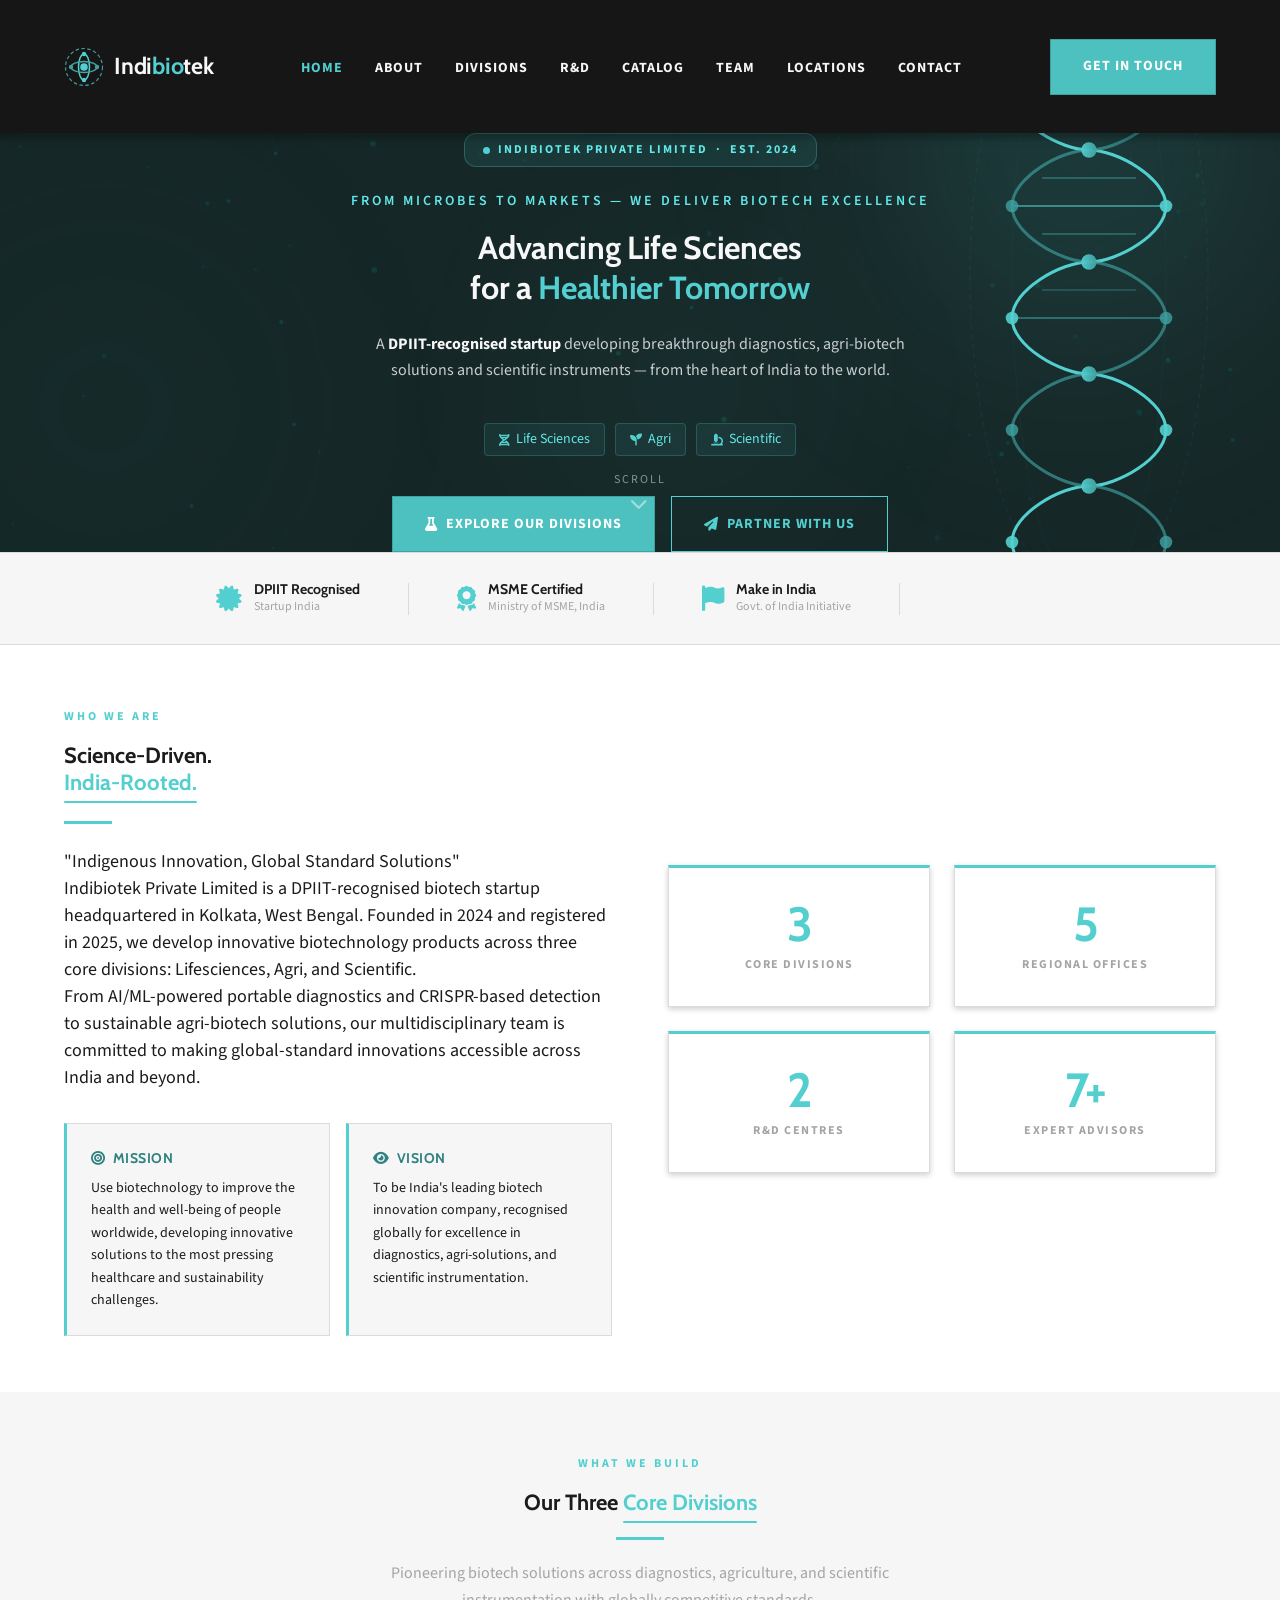
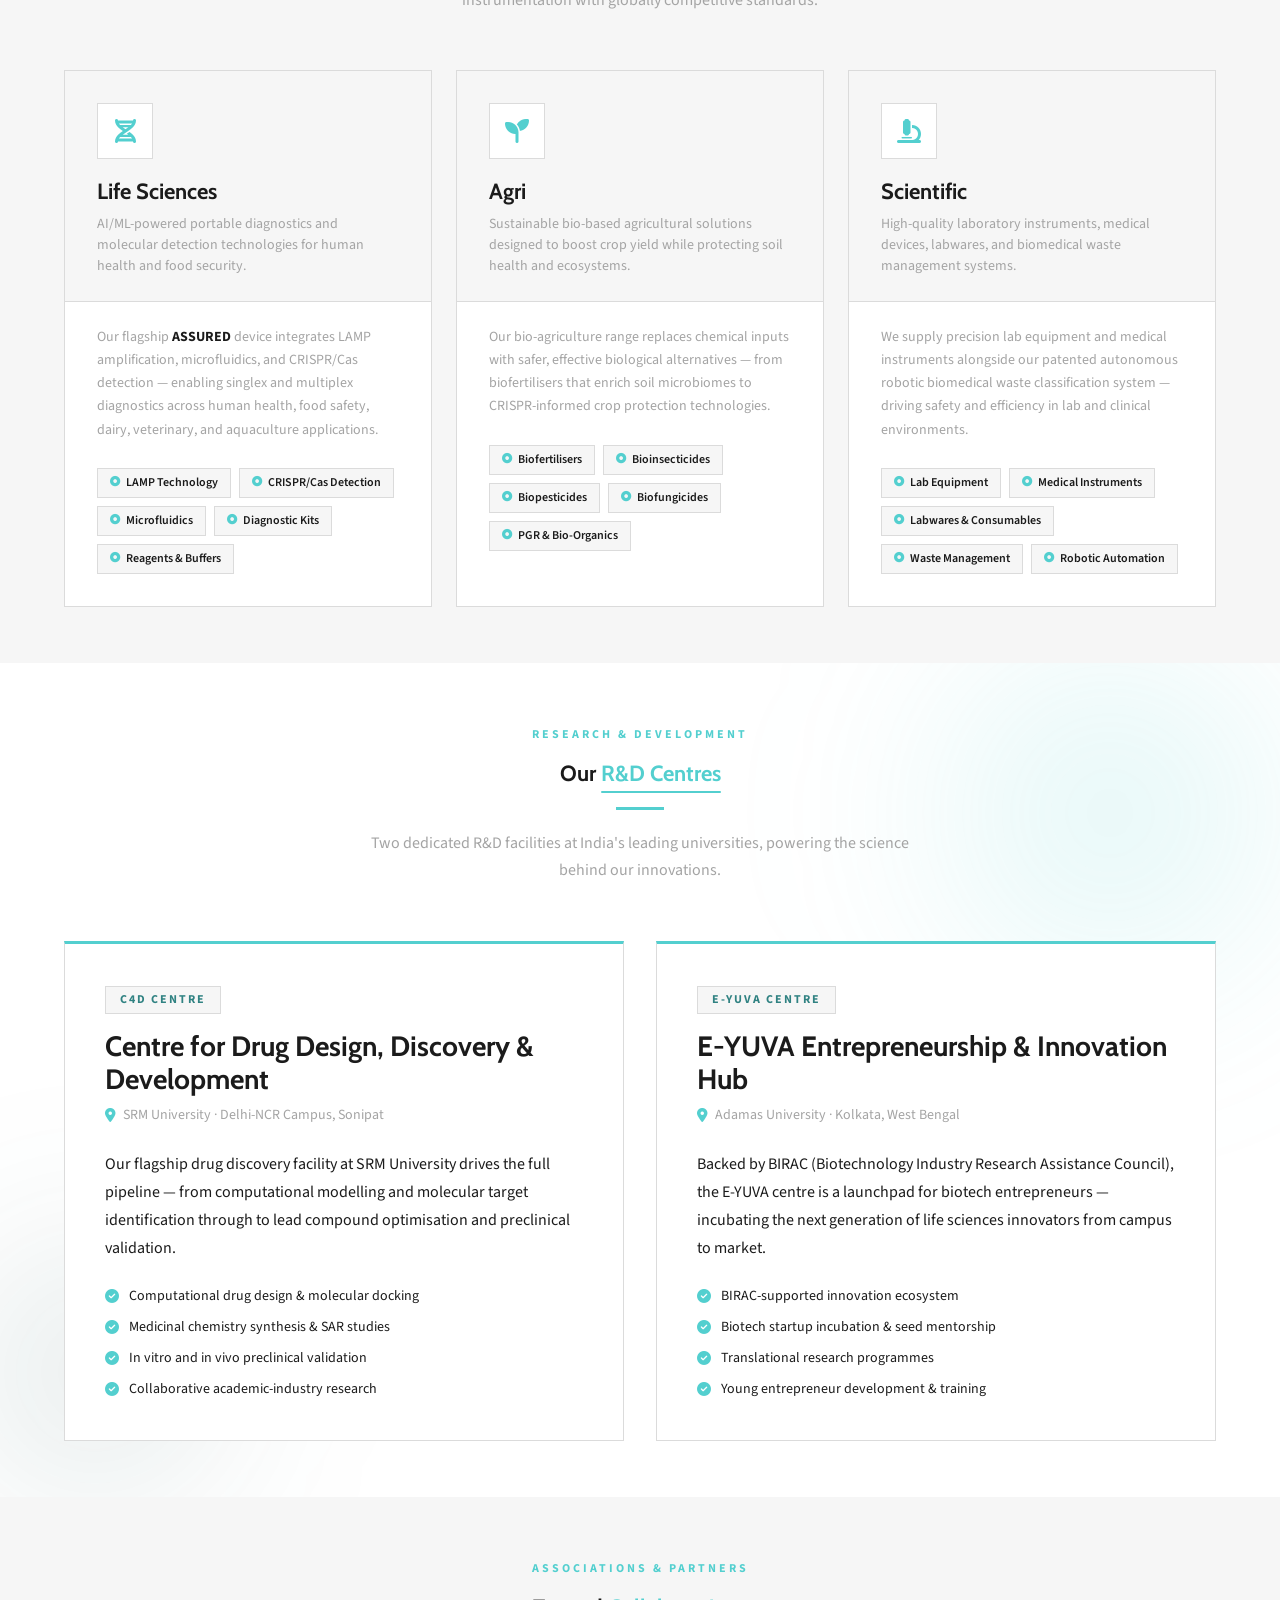
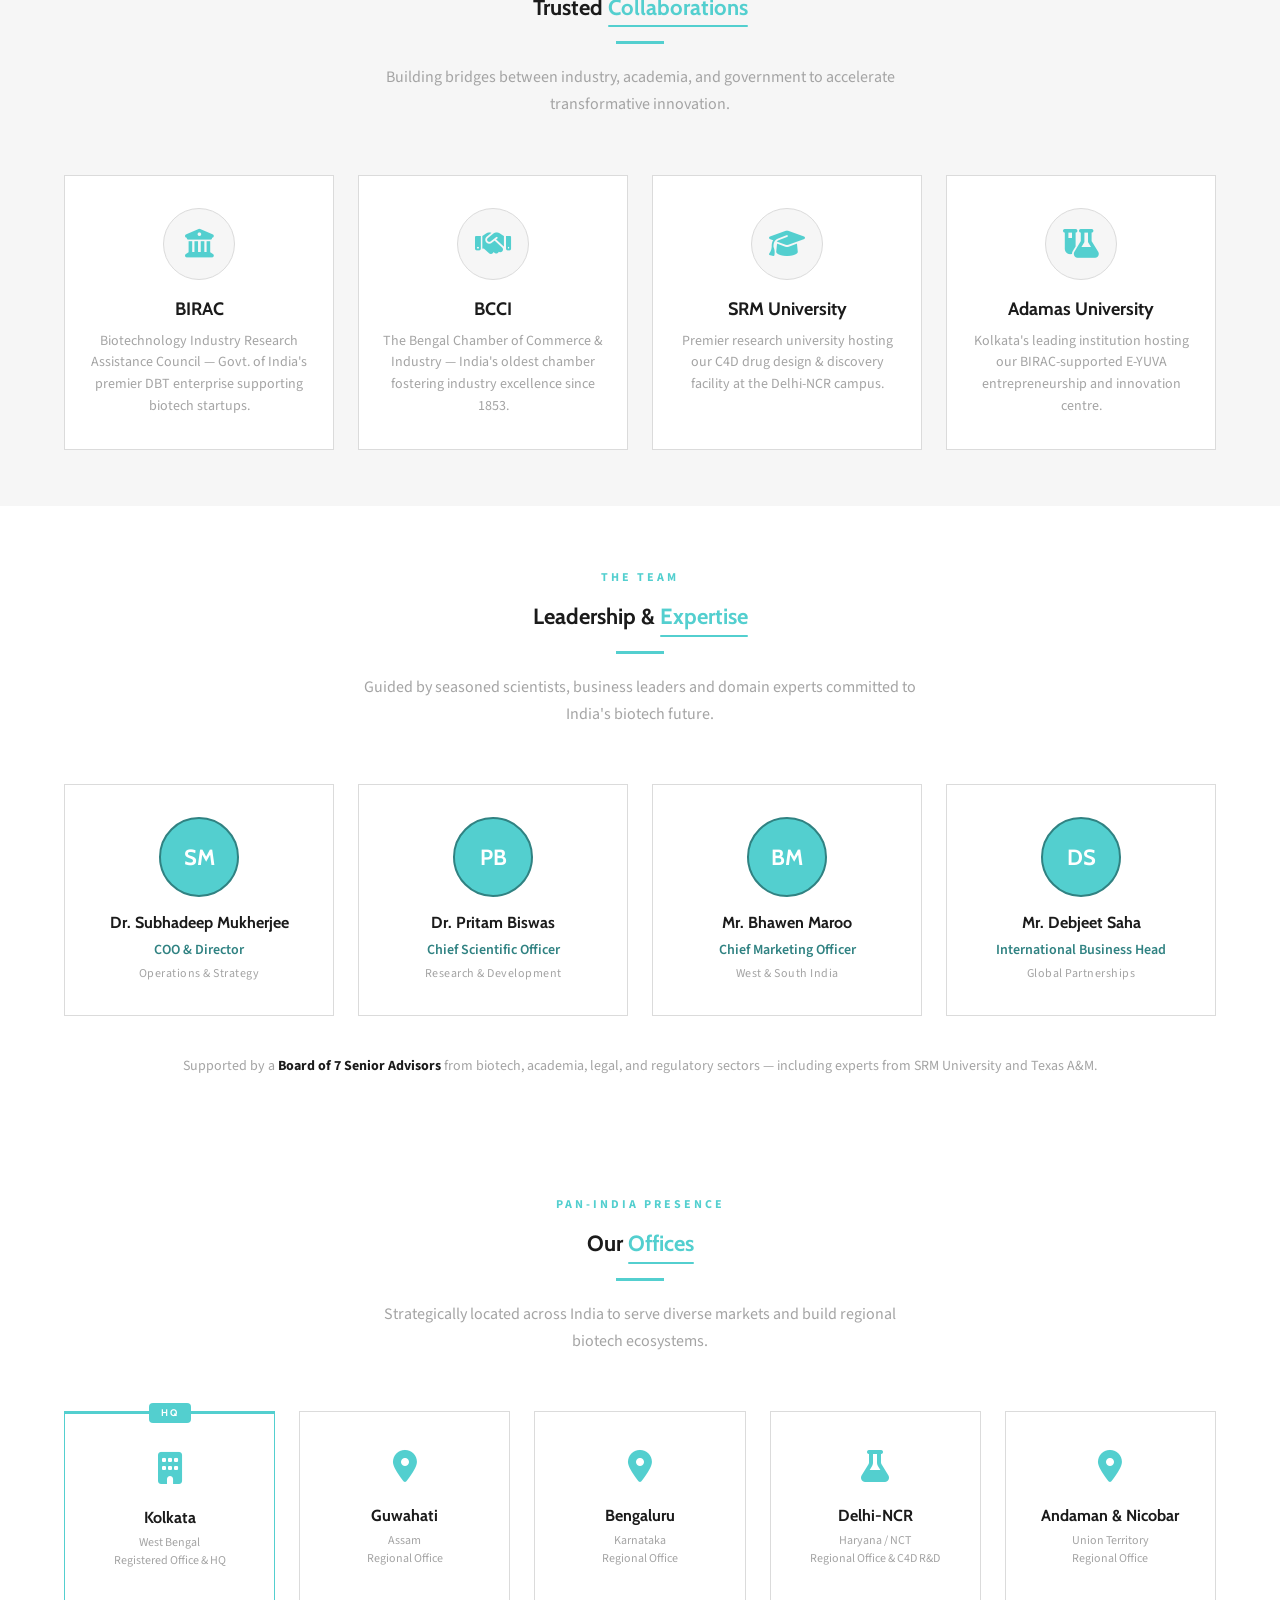
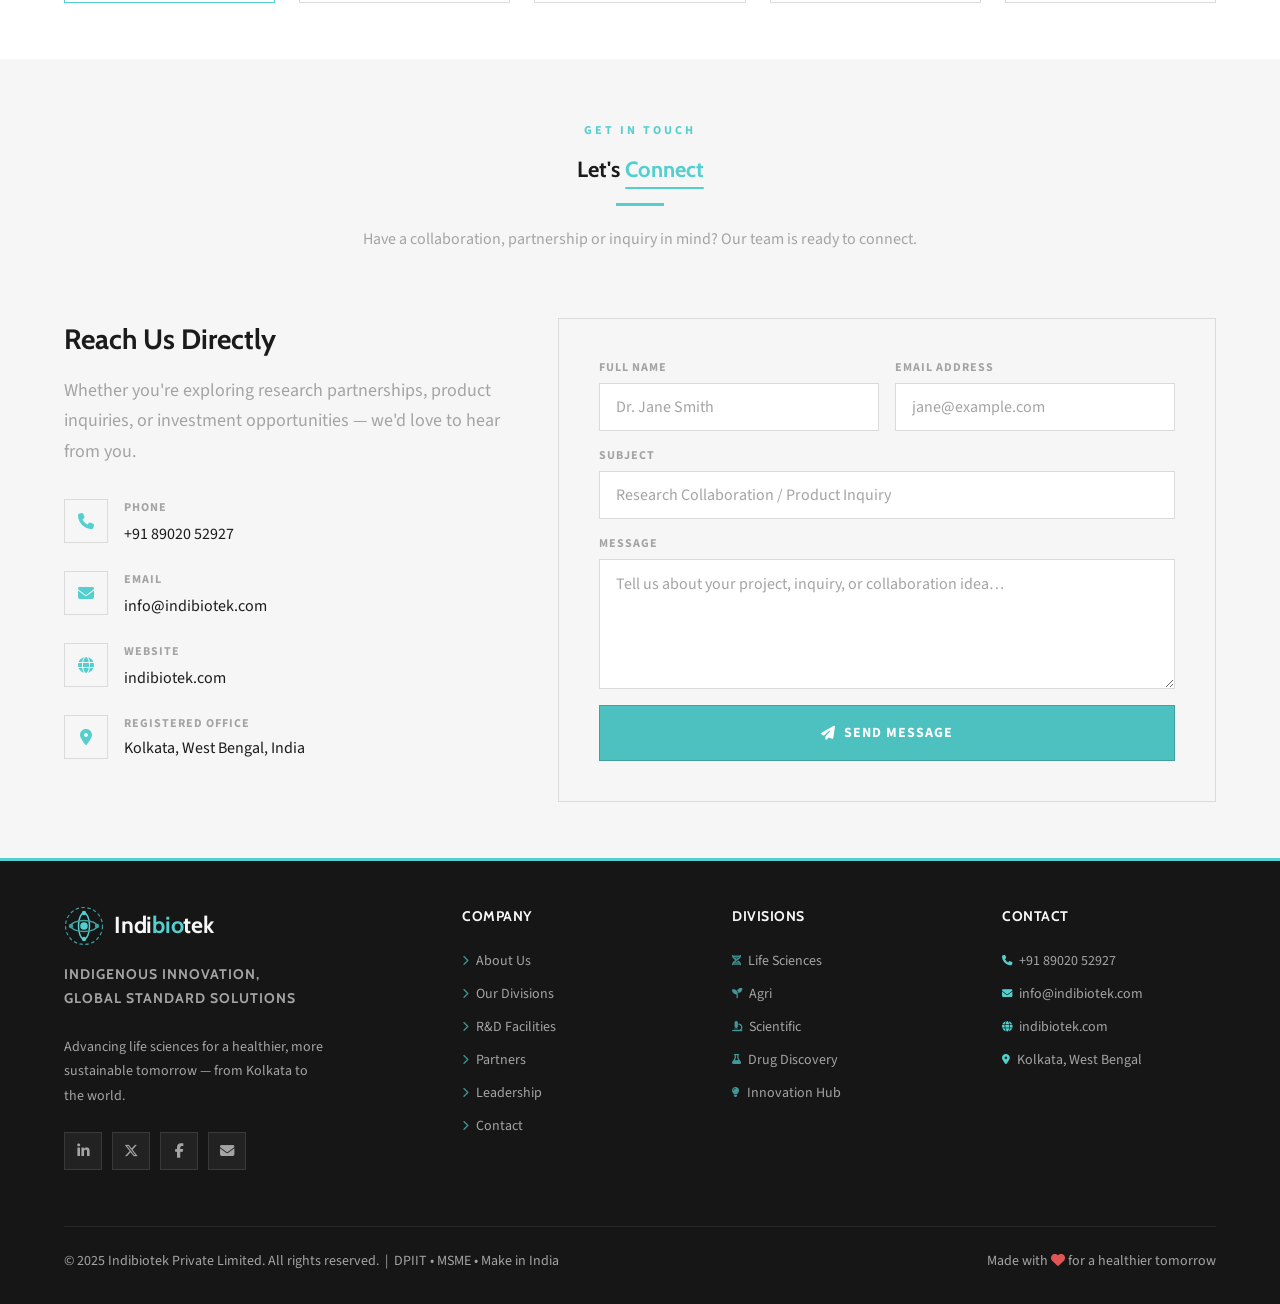
==== commit 98c2c689: "feat: apply brand design guide + add product catalog page - Rebrand color system: #53CFCF primary te" ====
--- a/index.html
+++ b/index.html
@@ -8,13 +8,13 @@
   <meta property="og:description" content="Indigenous Innovation, Global Standard Solutions — Biotech · Agriculture · Life Sciences from India." />
   <meta property="og:type"        content="website" />
   <meta property="og:url"         content="https://indibiotek.com" />
-  <meta name="theme-color"        content="#0A1628" />
+  <meta name="theme-color"        content="#161616" />
   <title>Indibiotek Private Limited — Indigenous Innovation, Global Standard Solutions</title>
 
   <!-- Brand Fonts (matching real site: Cabin + Source Sans 3) -->
   <link rel="preconnect" href="https://fonts.googleapis.com" />
   <link rel="preconnect" href="https://fonts.gstatic.com" crossorigin />
-  <link href="https://fonts.googleapis.com/css2?family=Cabin:wght@600;700&family=Source+Sans+3:wght@300;400;600&display=swap" rel="stylesheet" />
+  <link href="https://fonts.googleapis.com/css2?family=Cabin:wght@600;700&family=Source+Sans+Pro:wght@400;600;700&display=swap" rel="stylesheet" />
 
   <!-- Font Awesome 6 -->
   <link rel="stylesheet" href="https://cdnjs.cloudflare.com/ajax/libs/font-awesome/6.5.0/css/all.min.css" crossorigin="anonymous" />
@@ -44,27 +44,20 @@
     <a href="#home" class="nav-logo" aria-label="Indibiotek — Home">
       <svg class="logo-icon" viewBox="0 0 40 40" fill="none" xmlns="http://www.w3.org/2000/svg" aria-hidden="true">
         <!-- Outer dashed orbital ring -->
-        <circle cx="20" cy="20" r="18.5" stroke="#00C9A7" stroke-width="1.2" stroke-dasharray="3.5 2.5" opacity="0.7"/>
-        <!-- Vertical DNA ellipse (teal) -->
-        <ellipse cx="20" cy="20" rx="5.5" ry="13" stroke="#00C9A7" stroke-width="1.5"/>
-        <!-- Horizontal orbital ellipse (blue) -->
-        <ellipse cx="20" cy="20" rx="13" ry="5.5" stroke="#0066FF" stroke-width="1.5"/>
-        <!-- Teal axis nodes -->
-        <circle cx="20" cy="7"  r="2.2" fill="#00C9A7"/>
-        <circle cx="20" cy="33" r="2.2" fill="#00C9A7"/>
-        <!-- Blue axis nodes -->
-        <circle cx="7"  cy="20" r="2.2" fill="#0066FF"/>
-        <circle cx="33" cy="20" r="2.2" fill="#0066FF"/>
-        <!-- Core nucleus with gradient -->
-        <circle cx="20" cy="20" r="3.8" fill="url(#navGrad)"/>
-        <!-- Inner glow ring -->
-        <circle cx="20" cy="20" r="5.5" stroke="url(#navGrad)" stroke-width="0.6" opacity="0.3"/>
-        <defs>
-          <linearGradient id="navGrad" x1="0" y1="0" x2="1" y2="1">
-            <stop offset="0%"   stop-color="#00C9A7"/>
-            <stop offset="100%" stop-color="#0066FF"/>
-          </linearGradient>
-        </defs>
+        <circle cx="20" cy="20" r="18.5" stroke="#53CFCF" stroke-width="1.2" stroke-dasharray="3.5 2.5" opacity="0.7"/>
+        <!-- Vertical ellipse -->
+        <ellipse cx="20" cy="20" rx="5.5" ry="13" stroke="#53CFCF" stroke-width="1.5"/>
+        <!-- Horizontal orbital ellipse -->
+        <ellipse cx="20" cy="20" rx="13" ry="5.5" stroke="#40A1A1" stroke-width="1.5"/>
+        <!-- Axis nodes -->
+        <circle cx="20" cy="7"  r="2.2" fill="#53CFCF"/>
+        <circle cx="20" cy="33" r="2.2" fill="#53CFCF"/>
+        <circle cx="7"  cy="20" r="2.2" fill="#40A1A1"/>
+        <circle cx="33" cy="20" r="2.2" fill="#40A1A1"/>
+        <!-- Core nucleus -->
+        <circle cx="20" cy="20" r="3.8" fill="#53CFCF"/>
+        <!-- Inner ring -->
+        <circle cx="20" cy="20" r="5.5" stroke="#53CFCF" stroke-width="0.6" opacity="0.3"/>
       </svg>
       <span>Indi<span class="logo-bio">bio</span>tek</span>
     </a>
@@ -75,6 +68,7 @@
       <li><a href="#about">About</a></li>
       <li><a href="#divisions">Divisions</a></li>
       <li><a href="#rnd">R&amp;D</a></li>
+      <li><a href="catalog.html">Catalog</a></li>
       <li><a href="#team">Team</a></li>
       <li><a href="#locations">Locations</a></li>
       <li><a href="#contact">Contact</a></li>
@@ -94,6 +88,7 @@
     <a href="#about">About</a>
     <a href="#divisions">Divisions</a>
     <a href="#rnd">R&amp;D</a>
+    <a href="catalog.html">Catalog</a>
     <a href="#team">Team</a>
     <a href="#locations">Locations</a>
     <a href="#contact">Contact</a>
@@ -125,7 +120,7 @@
       </div>
 
       <!-- Tagline label -->
-      <span class="hero-tagline" aria-hidden="true">Indigenous Innovation, Global Standard Solutions</span>
+      <span class="hero-tagline" aria-hidden="true">From Microbes to Markets — We Deliver Biotech Excellence</span>
 
       <!-- Headline -->
       <h1>
@@ -165,8 +160,8 @@
     <svg class="hero-dna-svg" viewBox="0 0 200 500" fill="none" xmlns="http://www.w3.org/2000/svg">
       <g class="dna-group">
         <!-- Orbital background rings -->
-        <ellipse cx="100" cy="250" rx="85" ry="230" stroke="rgba(0,201,167,0.06)" stroke-width="1" stroke-dasharray="4 3"/>
-        <ellipse cx="100" cy="250" rx="55" ry="230" stroke="rgba(0,102,255,0.05)" stroke-width="1"/>
+        <ellipse cx="100" cy="250" rx="85" ry="230" stroke="rgba(83,207,207,0.06)" stroke-width="1" stroke-dasharray="4 3"/>
+        <ellipse cx="100" cy="250" rx="55" ry="230" stroke="rgba(64,161,161,0.05)" stroke-width="1"/>
 
         <!-- DNA Strand 1 — Teal (starts going right) -->
         <path class="dna-strand-1"
@@ -183,7 +178,7 @@
              S 120,400 100,400
              C 80,400 45,420 45,440
              S 80,480 100,480"
-          stroke="#00C9A7" stroke-width="2.2" stroke-linecap="round"/>
+          stroke="#53CFCF" stroke-width="2.2" stroke-linecap="round"/>
 
         <!-- DNA Strand 2 — Blue semi-transparent (starts going left) -->
         <path class="dna-strand-2"
@@ -200,48 +195,48 @@
              S 80,400 100,400
              C 120,400 155,420 155,440
              S 120,480 100,480"
-          stroke="rgba(0,102,255,0.65)" stroke-width="2.2" stroke-linecap="round"/>
+          stroke="rgba(64,161,161,0.65)" stroke-width="2.2" stroke-linecap="round"/>
 
         <!-- Cross-rungs (the "ladder" rungs of DNA) -->
         <!-- Period 1 rungs (y=0–160) -->
-        <line class="dna-rung" x1="67" y1="20"  x2="133" y2="20"  stroke="rgba(0,201,167,0.40)" stroke-width="1.2" stroke-linecap="round"/>
-        <line class="dna-rung" x1="47" y1="40"  x2="153" y2="40"  stroke="rgba(0,201,167,0.55)" stroke-width="1.4" stroke-linecap="round"/>
-        <line class="dna-rung" x1="67" y1="60"  x2="133" y2="60"  stroke="rgba(0,201,167,0.40)" stroke-width="1.2" stroke-linecap="round"/>
-        <line class="dna-rung" x1="67" y1="100" x2="133" y2="100" stroke="rgba(0,102,255,0.40)" stroke-width="1.2" stroke-linecap="round"/>
-        <line class="dna-rung" x1="47" y1="120" x2="153" y2="120" stroke="rgba(0,102,255,0.55)" stroke-width="1.4" stroke-linecap="round"/>
-        <line class="dna-rung" x1="67" y1="140" x2="133" y2="140" stroke="rgba(0,102,255,0.40)" stroke-width="1.2" stroke-linecap="round"/>
+        <line class="dna-rung" x1="67" y1="20"  x2="133" y2="20"  stroke="rgba(83,207,207,0.40)" stroke-width="1.2" stroke-linecap="round"/>
+        <line class="dna-rung" x1="47" y1="40"  x2="153" y2="40"  stroke="rgba(83,207,207,0.55)" stroke-width="1.4" stroke-linecap="round"/>
+        <line class="dna-rung" x1="67" y1="60"  x2="133" y2="60"  stroke="rgba(83,207,207,0.40)" stroke-width="1.2" stroke-linecap="round"/>
+        <line class="dna-rung" x1="67" y1="100" x2="133" y2="100" stroke="rgba(64,161,161,0.40)" stroke-width="1.2" stroke-linecap="round"/>
+        <line class="dna-rung" x1="47" y1="120" x2="153" y2="120" stroke="rgba(64,161,161,0.55)" stroke-width="1.4" stroke-linecap="round"/>
+        <line class="dna-rung" x1="67" y1="140" x2="133" y2="140" stroke="rgba(64,161,161,0.40)" stroke-width="1.2" stroke-linecap="round"/>
 
         <!-- Period 2 rungs (y=160–320) -->
-        <line class="dna-rung" x1="67" y1="180" x2="133" y2="180" stroke="rgba(0,201,167,0.40)" stroke-width="1.2" stroke-linecap="round"/>
-        <line class="dna-rung" x1="47" y1="200" x2="153" y2="200" stroke="rgba(0,201,167,0.55)" stroke-width="1.4" stroke-linecap="round"/>
-        <line class="dna-rung" x1="67" y1="220" x2="133" y2="220" stroke="rgba(0,201,167,0.40)" stroke-width="1.2" stroke-linecap="round"/>
-        <line class="dna-rung" x1="67" y1="260" x2="133" y2="260" stroke="rgba(0,102,255,0.40)" stroke-width="1.2" stroke-linecap="round"/>
-        <line class="dna-rung" x1="47" y1="280" x2="153" y2="280" stroke="rgba(0,102,255,0.55)" stroke-width="1.4" stroke-linecap="round"/>
-        <line class="dna-rung" x1="67" y1="300" x2="133" y2="300" stroke="rgba(0,102,255,0.40)" stroke-width="1.2" stroke-linecap="round"/>
+        <line class="dna-rung" x1="67" y1="180" x2="133" y2="180" stroke="rgba(83,207,207,0.40)" stroke-width="1.2" stroke-linecap="round"/>
+        <line class="dna-rung" x1="47" y1="200" x2="153" y2="200" stroke="rgba(83,207,207,0.55)" stroke-width="1.4" stroke-linecap="round"/>
+        <line class="dna-rung" x1="67" y1="220" x2="133" y2="220" stroke="rgba(83,207,207,0.40)" stroke-width="1.2" stroke-linecap="round"/>
+        <line class="dna-rung" x1="67" y1="260" x2="133" y2="260" stroke="rgba(64,161,161,0.40)" stroke-width="1.2" stroke-linecap="round"/>
+        <line class="dna-rung" x1="47" y1="280" x2="153" y2="280" stroke="rgba(64,161,161,0.55)" stroke-width="1.4" stroke-linecap="round"/>
+        <line class="dna-rung" x1="67" y1="300" x2="133" y2="300" stroke="rgba(64,161,161,0.40)" stroke-width="1.2" stroke-linecap="round"/>
 
         <!-- Period 3 rungs (y=320–480) -->
-        <line class="dna-rung" x1="67" y1="340" x2="133" y2="340" stroke="rgba(0,201,167,0.40)" stroke-width="1.2" stroke-linecap="round"/>
-        <line class="dna-rung" x1="47" y1="360" x2="153" y2="360" stroke="rgba(0,201,167,0.55)" stroke-width="1.4" stroke-linecap="round"/>
-        <line class="dna-rung" x1="67" y1="380" x2="133" y2="380" stroke="rgba(0,201,167,0.40)" stroke-width="1.2" stroke-linecap="round"/>
-        <line class="dna-rung" x1="67" y1="420" x2="133" y2="420" stroke="rgba(0,102,255,0.40)" stroke-width="1.2" stroke-linecap="round"/>
-        <line class="dna-rung" x1="47" y1="440" x2="153" y2="440" stroke="rgba(0,102,255,0.55)" stroke-width="1.4" stroke-linecap="round"/>
-        <line class="dna-rung" x1="67" y1="460" x2="133" y2="460" stroke="rgba(0,102,255,0.40)" stroke-width="1.2" stroke-linecap="round"/>
+        <line class="dna-rung" x1="67" y1="340" x2="133" y2="340" stroke="rgba(83,207,207,0.40)" stroke-width="1.2" stroke-linecap="round"/>
+        <line class="dna-rung" x1="47" y1="360" x2="153" y2="360" stroke="rgba(83,207,207,0.55)" stroke-width="1.4" stroke-linecap="round"/>
+        <line class="dna-rung" x1="67" y1="380" x2="133" y2="380" stroke="rgba(83,207,207,0.40)" stroke-width="1.2" stroke-linecap="round"/>
+        <line class="dna-rung" x1="67" y1="420" x2="133" y2="420" stroke="rgba(64,161,161,0.40)" stroke-width="1.2" stroke-linecap="round"/>
+        <line class="dna-rung" x1="47" y1="440" x2="153" y2="440" stroke="rgba(64,161,161,0.55)" stroke-width="1.4" stroke-linecap="round"/>
+        <line class="dna-rung" x1="67" y1="460" x2="133" y2="460" stroke="rgba(64,161,161,0.40)" stroke-width="1.2" stroke-linecap="round"/>
 
         <!-- Peak/trough nodes — Teal strand -->
-        <circle cx="155" cy="40"  r="4.5" fill="#00C9A7" opacity="0.9"/>
-        <circle cx="45"  cy="120" r="4.5" fill="#00C9A7" opacity="0.9"/>
-        <circle cx="155" cy="200" r="4.5" fill="#00C9A7" opacity="0.9"/>
-        <circle cx="45"  cy="280" r="4.5" fill="#00C9A7" opacity="0.9"/>
-        <circle cx="155" cy="360" r="4.5" fill="#00C9A7" opacity="0.9"/>
-        <circle cx="45"  cy="440" r="4.5" fill="#00C9A7" opacity="0.9"/>
+        <circle cx="155" cy="40"  r="4.5" fill="#53CFCF" opacity="0.9"/>
+        <circle cx="45"  cy="120" r="4.5" fill="#53CFCF" opacity="0.9"/>
+        <circle cx="155" cy="200" r="4.5" fill="#53CFCF" opacity="0.9"/>
+        <circle cx="45"  cy="280" r="4.5" fill="#53CFCF" opacity="0.9"/>
+        <circle cx="155" cy="360" r="4.5" fill="#53CFCF" opacity="0.9"/>
+        <circle cx="45"  cy="440" r="4.5" fill="#53CFCF" opacity="0.9"/>
 
         <!-- Peak/trough nodes — Blue strand -->
-        <circle cx="45"  cy="40"  r="4.5" fill="#0066FF" opacity="0.8"/>
-        <circle cx="155" cy="120" r="4.5" fill="#0066FF" opacity="0.8"/>
-        <circle cx="45"  cy="200" r="4.5" fill="#0066FF" opacity="0.8"/>
-        <circle cx="155" cy="280" r="4.5" fill="#0066FF" opacity="0.8"/>
-        <circle cx="45"  cy="360" r="4.5" fill="#0066FF" opacity="0.8"/>
-        <circle cx="155" cy="440" r="4.5" fill="#0066FF" opacity="0.8"/>
+        <circle cx="45"  cy="40"  r="4.5" fill="#40A1A1" opacity="0.8"/>
+        <circle cx="155" cy="120" r="4.5" fill="#40A1A1" opacity="0.8"/>
+        <circle cx="45"  cy="200" r="4.5" fill="#40A1A1" opacity="0.8"/>
+        <circle cx="155" cy="280" r="4.5" fill="#40A1A1" opacity="0.8"/>
+        <circle cx="45"  cy="360" r="4.5" fill="#40A1A1" opacity="0.8"/>
+        <circle cx="155" cy="440" r="4.5" fill="#40A1A1" opacity="0.8"/>
 
         <!-- Crossing nodes (both strands meet) -->
         <circle cx="100" cy="80"  r="5.5" fill="url(#helixGrad)" opacity="0.95"/>
@@ -252,8 +247,8 @@
       </g>
       <defs>
         <linearGradient id="helixGrad" x1="0" y1="0" x2="1" y2="0">
-          <stop offset="0%"   stop-color="#00C9A7"/>
-          <stop offset="100%" stop-color="#0066FF"/>
+          <stop offset="0%"   stop-color="#53CFCF"/>
+          <stop offset="100%" stop-color="#40A1A1"/>
         </linearGradient>
       </defs>
     </svg>
@@ -787,20 +782,14 @@
       <div class="footer-brand">
         <a href="#home" class="nav-logo" aria-label="Indibiotek — Home">
           <svg class="logo-icon" viewBox="0 0 40 40" fill="none" xmlns="http://www.w3.org/2000/svg" aria-hidden="true">
-            <circle cx="20" cy="20" r="18.5" stroke="#00C9A7" stroke-width="1.2" stroke-dasharray="3.5 2.5" opacity="0.7"/>
-            <ellipse cx="20" cy="20" rx="5.5" ry="13" stroke="#00C9A7" stroke-width="1.5"/>
-            <ellipse cx="20" cy="20" rx="13" ry="5.5" stroke="#0066FF" stroke-width="1.5"/>
-            <circle cx="20" cy="7"  r="2.2" fill="#00C9A7"/>
-            <circle cx="20" cy="33" r="2.2" fill="#00C9A7"/>
-            <circle cx="7"  cy="20" r="2.2" fill="#0066FF"/>
-            <circle cx="33" cy="20" r="2.2" fill="#0066FF"/>
-            <circle cx="20" cy="20" r="3.8" fill="url(#footGrad)"/>
-            <defs>
-              <linearGradient id="footGrad" x1="0" y1="0" x2="1" y2="1">
-                <stop offset="0%"   stop-color="#00C9A7"/>
-                <stop offset="100%" stop-color="#0066FF"/>
-              </linearGradient>
-            </defs>
+            <circle cx="20" cy="20" r="18.5" stroke="#53CFCF" stroke-width="1.2" stroke-dasharray="3.5 2.5" opacity="0.7"/>
+            <ellipse cx="20" cy="20" rx="5.5" ry="13" stroke="#53CFCF" stroke-width="1.5"/>
+            <ellipse cx="20" cy="20" rx="13" ry="5.5" stroke="#40A1A1" stroke-width="1.5"/>
+            <circle cx="20" cy="7"  r="2.2" fill="#53CFCF"/>
+            <circle cx="20" cy="33" r="2.2" fill="#53CFCF"/>
+            <circle cx="7"  cy="20" r="2.2" fill="#40A1A1"/>
+            <circle cx="33" cy="20" r="2.2" fill="#40A1A1"/>
+            <circle cx="20" cy="20" r="3.8" fill="#53CFCF"/>
           </svg>
           <span>Indi<span class="logo-bio">bio</span>tek</span>
         </a>
--- a/css/style.css
+++ b/css/style.css
@@ -1,1454 +1,748 @@
 /* ============================================================
-   INDIBIOTEK — Complete Brand Identity System
-   Version 2.0 | Brand-aligned redesign
+   INDIBIOTEK — Brand Design System v3.0
+   Aligned with Indibiotek Brand & Design Language Guide
    ============================================================
-
-   BRAND IDENTITY
-   ─────────────────────────────────────────────────────────
-   Company:   Indibiotek Private Limited
-   Tagline:   Indigenous Innovation, Global Standard Solutions
-   Essence:   Science-driven · India-rooted · Globally relevant
-
-   COLOR PALETTE
-   ─────────────────────────────────────────────────────────
-   Primary    #00C9A7  Biotek Teal    — Life, precision, health
-   Secondary  #0066FF  Science Blue   — Technology, depth, trust
-   Accent     #7B2FBE  Innovation     — R&D, creativity, future
-   BG-Deep    #0A1628  Deep Space     — Premium, scientific
-   BG-Mid     #0D2137  Midnight       — Elevated surfaces
-   BG-Raised  #122847  Cosmic Blue    — Cards, overlays
-   Text-1     #F0F9FF  Crystal White  — Primary text
-   Text-2     #8FA8C0  Nebula Gray    — Secondary text
-
-   TYPOGRAPHY
-   ─────────────────────────────────────────────────────────
-   Headings:  Cabin 600/700           — Bold, confident
-   Body:      Source Sans 3 400/600   — Clean, legible
-   Labels:    Source Sans 3 600, uppercase, tracked
-
-   SPACING   8px base unit
-   ─────────────────────────────────────────────────────────
-   xs:4  sm:8  md:16  lg:24  xl:32  2xl:48  3xl:64  4xl:96
+   Brand Teal     #53CFCF   Primary
+   Teal Light     #62E8E8   Hover on dark
+   Teal Mid       #4DC0C0   CTA fills
+   Teal Accent    #40A1A1   Links
+   Teal Dark      #308282   Subheadings
+   Near Black     #161616   Nav / Footer
+   Dark Body      #1B1B1B   Primary text
+   Off-White      #F6F6F6   Alternating bg
+   Pure White     #FFFFFF   Main bg
+   Light Grey     #DBDBDB   Borders
+   Mid Grey       #A4A4A4   Subtext
    ============================================================ */
 
-/* ─── CSS Brand Tokens ─────────────────────────────────── */
 :root {
-  /* Signature Colors */
-  --brand-teal:         #00C9A7;
-  --brand-teal-dark:    #009E84;
-  --brand-teal-xlight:  rgba(0, 201, 167, 0.08);
-  --brand-teal-glow:    rgba(0, 201, 167, 0.20);
-  --brand-blue:         #0066FF;
-  --brand-blue-light:   #4FC3F7;
-  --brand-purple:       #7B2FBE;
-
-  /* Backgrounds */
-  --bg-primary:         #0A1628;
-  --bg-secondary:       #0D2137;
-  --bg-raised:          #122847;
-  --bg-glass:           rgba(18, 40, 71, 0.6);
-  --bg-glass-hover:     rgba(18, 40, 71, 0.85);
-  --bg-overlay:         rgba(10, 22, 40, 0.85);
-
-  /* Text */
-  --text-primary:       #F0F9FF;
-  --text-secondary:     #8FA8C0;
-  --text-accent:        #00C9A7;
-  --text-inverse:       #0A1628;
-
-  /* Borders */
-  --border-subtle:      rgba(255, 255, 255, 0.07);
-  --border-medium:      rgba(255, 255, 255, 0.12);
-  --border-accent:      rgba(0, 201, 167, 0.25);
-  --border-strong:      rgba(0, 201, 167, 0.50);
-
-  /* Gradients */
-  --grad-brand:         linear-gradient(135deg, #00C9A7, #0066FF);
-  --grad-brand-r:       linear-gradient(135deg, #0066FF, #00C9A7);
-  --grad-text:          linear-gradient(90deg, #00C9A7, #4FC3F7);
-  --grad-hero:          linear-gradient(160deg, #0A1628 0%, #0D2137 55%, #091525 100%);
-  --grad-card:          linear-gradient(135deg, rgba(0,201,167,0.06) 0%, rgba(0,102,255,0.04) 100%);
-  --grad-section:       linear-gradient(180deg, #0A1628, #0D2137);
-  --grad-teal-fade:     linear-gradient(180deg, rgba(0,201,167,0.12), transparent);
-
-  /* Typography */
-  --font-heading:       'Cabin', system-ui, sans-serif;
-  --font-body:          'Source Sans 3', system-ui, sans-serif;
-
-  /* Type Scale */
-  --text-xs:    0.75rem;
-  --text-sm:    0.875rem;
-  --text-base:  1rem;
-  --text-lg:    1.125rem;
-  --text-xl:    1.375rem;
-  --text-2xl:   1.75rem;
-  --text-3xl:   2.25rem;
-  --text-4xl:   3rem;
-  --text-hero:  clamp(2.4rem, 5.5vw, 4.25rem);
-
-  /* Spacing (8px base) */
-  --sp-1:   8px;
-  --sp-2:   16px;
-  --sp-3:   24px;
-  --sp-4:   32px;
-  --sp-5:   40px;
-  --sp-6:   48px;
-  --sp-8:   64px;
-  --sp-10:  80px;
-  --sp-12:  96px;
-  --sp-16:  128px;
-
-  /* Radii */
-  --r-sm:   8px;
-  --r-md:   14px;
-  --r-lg:   22px;
-  --r-xl:   36px;
-  --r-pill: 100px;
-
-  /* Shadows */
-  --shadow-sm:    0 2px 8px rgba(0, 0, 0, 0.25);
-  --shadow-md:    0 8px 32px rgba(0, 0, 0, 0.35);
-  --shadow-lg:    0 20px 60px rgba(0, 0, 0, 0.45);
-  --shadow-glow:  0 0 32px rgba(0, 201, 167, 0.20);
-  --shadow-card:  0 4px 24px rgba(0, 0, 0, 0.30), 0 0 0 1px rgba(255,255,255,0.06);
-
-  /* Motion */
-  --ease-out:       cubic-bezier(0.22, 1, 0.36, 1);
-  --ease-in-out:    cubic-bezier(0.4, 0, 0.2, 1);
-  --dur-fast:       180ms;
-  --dur-base:       300ms;
-  --dur-slow:       500ms;
-  --transition:     all var(--dur-base) var(--ease-in-out);
-
-  /* Layout */
-  --container-max:  1200px;
-  --nav-height:     72px;
-}
-
-/* ─── Reset & Base ─────────────────────────────────────── */
-*,
-*::before,
-*::after {
-  box-sizing: border-box;
-  margin: 0;
-  padding: 0;
-}
-
-html {
-  scroll-behavior: smooth;
-  font-size: 16px;
-  -webkit-text-size-adjust: 100%;
-}
+  --brand-teal:        #53CFCF;
+  --brand-teal-light:  #62E8E8;
+  --brand-teal-mid:    #4DC0C0;
+  --brand-teal-accent: #40A1A1;
+  --brand-teal-dark:   #308282;
+  --brand-teal-deep:   #1A4E4E;
+  --brand-teal-bg:     rgba(83,207,207,0.08);
+  --near-black:  #161616;
+  --dark-body:   #1B1B1B;
+  --off-white:   #F6F6F6;
+  --pure-white:  #FFFFFF;
+  --light-grey:  #DBDBDB;
+  --mid-grey:    #A4A4A4;
+  --bg-primary:   #FFFFFF;
+  --bg-secondary: #F6F6F6;
+  --bg-nav:       #161616;
+  --bg-footer:    #161616;
+  --bg-hero:      #1A2E2E;
+  --text-primary:   #1B1B1B;
+  --text-secondary: #A4A4A4;
+  --text-on-dark:   #F7F7F7;
+  --text-link:      #40A1A1;
+  --border-color:  #DBDBDB;
+  --border-accent: rgba(83,207,207,0.35);
+  --font-heading: 'Cabin', arial, sans-serif;
+  --font-body:    'Source Sans Pro', arial, sans-serif;
+  --text-xs:   0.75rem;
+  --text-sm:   0.875rem;
+  --text-base: 1rem;
+  --text-lg:   1.125rem;
+  --text-xl:   1.375rem;
+  --text-2xl:  1.75rem;
+  --text-3xl:  2rem;
+  --text-hero: clamp(1.75rem,3.5vw,2rem);
+  --sp-1: 8px;
+  --sp-2: 16px;
+  --sp-3: 24px;
+  --sp-4: 32px;
+  --sp-5: 40px;
+  --sp-6: 48px;
+  --sp-7: 56px;
+  --r-card:     0px;
+  --r-dropdown: 4px;
+  --r-modal:    12px;
+  --shadow-card:  0 2px 6px 0px rgba(0,0,0,0.20);
+  --shadow-nav:   0 3px 6px 3px rgba(0,0,0,0.24);
+  --shadow-modal: 0 4px 12px 0 rgba(117,117,117,0.40);
+  --transition:     all 0.5s;
+  --transition-nav: transform 0.3s ease-in-out;
+  --container-max: 1200px;
+  --nav-height:    133px;
+}
+
+*,*::before,*::after { box-sizing:border-box; margin:0; padding:0; }
+
+html { scroll-behavior:smooth; font-size:16px; -webkit-text-size-adjust:100%; }
 
 body {
   font-family: var(--font-body);
   font-size: var(--text-base);
   font-weight: 400;
-  line-height: 1.65;
+  line-height: 1.5;
   background: var(--bg-primary);
   color: var(--text-primary);
   overflow-x: hidden;
   -webkit-font-smoothing: antialiased;
 }
 
-img,
-svg {
-  max-width: 100%;
-  height: auto;
-  display: block;
-}
-
-a {
-  color: inherit;
-  text-decoration: none;
-}
-
-ul {
-  list-style: none;
-}
-
-::selection {
-  background: rgba(0, 201, 167, 0.25);
-  color: var(--text-primary);
-}
-
-/* ─── Utility Classes ───────────────────────────────────── */
-.container {
-  max-width: var(--container-max);
-  margin: 0 auto;
-  padding: 0 var(--sp-3);
-}
-
-.section-pad {
-  padding: 100px 0;
-}
-
-.text-center { text-align: center; }
-
-/* Gradient text */
-.gradient-text {
-  background: var(--grad-text);
-  -webkit-background-clip: text;
-  -webkit-text-fill-color: transparent;
-  background-clip: text;
-}
-
-/* Glass card */
+img,svg { max-width:100%; height:auto; display:block; }
+a { color:var(--text-link); text-decoration:none; }
+ul { list-style:none; }
+::selection { background:rgba(83,207,207,0.20); color:var(--text-primary); }
+
+/* ─── Utilities ─────────────────────────────────────────── */
+.container { max-width:var(--container-max); margin:0 auto; padding:0 var(--sp-3); }
+.section-pad { padding:var(--sp-7) 0; }
+.text-center { text-align:center; }
+.gradient-text { color:var(--brand-teal); }
+
 .glass-card {
-  background: var(--bg-glass);
-  backdrop-filter: blur(14px);
-  -webkit-backdrop-filter: blur(14px);
-  border: 1px solid var(--border-subtle);
-  border-radius: var(--r-lg);
+  background: var(--pure-white);
+  border: 1px solid var(--border-color);
+  border-radius: var(--r-card);
   box-shadow: var(--shadow-card);
 }
 
-/* Section label */
 .section-label {
-  display: inline-block;
-  font-family: var(--font-body);
-  font-size: var(--text-xs);
-  font-weight: 600;
-  letter-spacing: 3px;
-  text-transform: uppercase;
-  color: var(--brand-teal);
-  margin-bottom: var(--sp-2);
-}
-
-/* Section title */
+  display:inline-block;
+  font-family:var(--font-body);
+  font-size:var(--text-xs);
+  font-weight:700;
+  letter-spacing:3px;
+  text-transform:uppercase;
+  color:var(--brand-teal);
+  margin-bottom:var(--sp-2);
+}
+
 .section-title {
-  font-family: var(--font-heading);
-  font-size: clamp(1.9rem, 4vw, 2.75rem);
-  font-weight: 700;
-  line-height: 1.15;
-  letter-spacing: -0.02em;
-  margin-bottom: var(--sp-2);
-  color: var(--text-primary);
-}
-
-/* Section desc */
+  font-family:var(--font-heading);
+  font-size:var(--text-xl);
+  font-weight:700;
+  line-height:1.25;
+  margin-bottom:var(--sp-2);
+  color:var(--text-primary);
+}
+
 .section-desc {
-  font-size: var(--text-lg);
-  color: var(--text-secondary);
-  line-height: 1.7;
-  max-width: 560px;
-}
-
-/* Brand divider */
-.divider {
-  width: 48px;
-  height: 3px;
-  background: var(--grad-brand);
-  border-radius: 2px;
-  margin: var(--sp-3) 0;
-}
+  font-size:var(--text-base);
+  color:var(--text-secondary);
+  line-height:1.7;
+  max-width:560px;
+}
+
+.divider { width:48px; height:3px; background:var(--brand-teal); margin:var(--sp-3) 0; }
 
 /* ─── Buttons ───────────────────────────────────────────── */
 .btn {
-  display: inline-flex;
-  align-items: center;
-  gap: var(--sp-1);
-  padding: 13px 28px;
-  border-radius: var(--r-pill);
-  font-family: var(--font-heading);
-  font-weight: 700;
-  font-size: var(--text-base);
-  letter-spacing: 0.3px;
-  cursor: pointer;
-  transition: var(--transition);
-  border: none;
-  outline: none;
-  white-space: nowrap;
-}
-
-.btn-primary {
-  background: var(--grad-brand);
-  color: #fff;
-  box-shadow: 0 4px 20px rgba(0, 201, 167, 0.28), 0 0 0 1px rgba(0,201,167,0.3) inset;
-}
-.btn-primary:hover {
-  transform: translateY(-2px);
-  box-shadow: 0 8px 36px rgba(0, 201, 167, 0.40), 0 0 0 1px rgba(0,201,167,0.4) inset;
-}
-.btn-primary:active { transform: translateY(0); }
-
-.btn-outline {
-  background: transparent;
-  color: var(--brand-teal);
-  border: 1.5px solid rgba(0, 201, 167, 0.45);
-}
-.btn-outline:hover {
-  background: var(--brand-teal-xlight);
-  border-color: var(--brand-teal);
-  transform: translateY(-2px);
-}
-
-.btn-ghost {
-  background: transparent;
-  color: var(--text-secondary);
-  border: 1px solid var(--border-medium);
-}
-.btn-ghost:hover {
-  color: var(--text-primary);
-  border-color: var(--border-medium);
-  background: rgba(255,255,255,0.04);
-}
+  display:inline-flex;
+  align-items:center;
+  gap:var(--sp-1);
+  padding:8px 32px;
+  min-height:56px;
+  border-radius:var(--r-card);
+  font-family:var(--font-body);
+  font-weight:700;
+  font-size:var(--text-sm);
+  letter-spacing:0.071em;
+  text-transform:uppercase;
+  cursor:pointer;
+  transition:var(--transition);
+  border:none;
+  outline:none;
+  white-space:nowrap;
+}
+
+.btn-primary { background:var(--brand-teal-mid); color:#fff; border:1px solid var(--brand-teal-accent); }
+.btn-primary:hover  { background:var(--brand-teal-light); }
+.btn-primary:active { background:var(--brand-teal-dark); }
+
+.btn-outline { background:transparent; color:var(--brand-teal); border:1px solid var(--brand-teal); }
+.btn-outline:hover { background:var(--near-black); color:var(--text-on-dark); border-color:var(--near-black); }
+
+.btn-ghost { background:transparent; color:var(--text-secondary); border:1px solid var(--border-color); }
+.btn-ghost:hover { color:var(--text-primary); border-color:var(--text-primary); }
 
 /* ─── NAVBAR ───────────────────────────────────────────── */
 .navbar {
-  position: fixed;
-  top: 0;
-  left: 0;
-  right: 0;
-  z-index: 1000;
-  height: var(--nav-height);
-  transition: background var(--dur-slow) var(--ease-out),
-              border-color var(--dur-slow) var(--ease-out),
-              box-shadow var(--dur-slow) var(--ease-out);
-}
-
-.navbar.scrolled {
-  background: var(--bg-overlay);
-  backdrop-filter: blur(24px);
-  -webkit-backdrop-filter: blur(24px);
-  border-bottom: 1px solid var(--border-subtle);
-  box-shadow: 0 4px 30px rgba(0, 0, 0, 0.3);
+  position:fixed; top:0; left:0; right:0;
+  z-index:1000;
+  height:var(--nav-height);
+  background:var(--bg-nav);
+  box-shadow:var(--shadow-nav);
+  transition:var(--transition);
 }
 
 .navbar .container {
-  height: 100%;
-  display: flex;
-  align-items: center;
-  justify-content: space-between;
-  gap: var(--sp-4);
-}
-
-/* Logo */
+  height:100%;
+  display:flex;
+  align-items:center;
+  justify-content:space-between;
+  gap:var(--sp-4);
+}
+
 .nav-logo {
-  display: flex;
-  align-items: center;
-  gap: 10px;
-  font-family: var(--font-heading);
-  font-size: 1.45rem;
-  font-weight: 700;
-  color: var(--text-primary);
-  letter-spacing: -0.01em;
-  flex-shrink: 0;
-}
-
-.nav-logo .logo-icon { width: 40px; height: 40px; }
-
-.nav-logo .logo-bio {
-  background: var(--grad-text);
-  -webkit-background-clip: text;
-  -webkit-text-fill-color: transparent;
-  background-clip: text;
-}
-
-/* Nav links */
+  display:flex; align-items:center; gap:10px;
+  font-family:var(--font-heading);
+  font-size:1.45rem; font-weight:700;
+  color:var(--text-on-dark);
+  letter-spacing:-0.01em;
+  flex-shrink:0; text-decoration:none;
+}
+.nav-logo .logo-icon { width:40px; height:40px; }
+.nav-logo .logo-bio  { color:var(--brand-teal); }
+
 .nav-links {
-  display: flex;
-  align-items: center;
-  gap: var(--sp-4);
-  flex: 1;
-  justify-content: center;
+  display:flex; align-items:center;
+  gap:var(--sp-4); flex:1; justify-content:center;
 }
 
 .nav-links a {
-  font-family: var(--font-body);
-  font-size: var(--text-sm);
-  font-weight: 600;
-  color: var(--text-secondary);
-  transition: color var(--dur-base) var(--ease-in-out);
-  position: relative;
-  letter-spacing: 0.3px;
-}
-
-.nav-links a::after {
-  content: '';
-  position: absolute;
-  bottom: -4px;
-  left: 0;
-  width: 0;
-  height: 2px;
-  background: var(--grad-brand);
-  border-radius: 1px;
-  transition: width var(--dur-base) var(--ease-out);
-}
-
-.nav-links a:hover       { color: var(--text-primary); }
-.nav-links a:hover::after { width: 100%; }
-.nav-links a.active      { color: var(--brand-teal); }
-.nav-links a.active::after { width: 100%; }
-
-.nav-cta { flex-shrink: 0; }
-
-/* Hamburger */
+  font-family:var(--font-body);
+  font-size:var(--text-sm); font-weight:700;
+  letter-spacing:0.071em; text-transform:uppercase;
+  color:var(--text-on-dark);
+  transition:color 0.5s; text-decoration:none;
+}
+.nav-links a:hover,.nav-links a.active { color:var(--brand-teal); }
+
+.nav-cta { flex-shrink:0; }
+
 .nav-hamburger {
-  display: none;
-  flex-direction: column;
-  gap: 5px;
-  cursor: pointer;
-  padding: var(--sp-1);
-  background: none;
-  border: none;
-}
-
+  display:none; flex-direction:column;
+  gap:5px; cursor:pointer;
+  padding:var(--sp-1); background:none; border:none;
+}
 .nav-hamburger span {
-  display: block;
-  width: 22px;
-  height: 2px;
-  background: var(--text-primary);
-  border-radius: 2px;
-  transition: var(--transition);
-}
-
-.nav-hamburger.open span:nth-child(1) { transform: translateY(7px) rotate(45deg); }
-.nav-hamburger.open span:nth-child(2) { opacity: 0; transform: scaleX(0); }
-.nav-hamburger.open span:nth-child(3) { transform: translateY(-7px) rotate(-45deg); }
-
-/* Mobile drawer */
+  display:block; width:22px; height:2px;
+  background:var(--text-on-dark); border-radius:2px; transition:var(--transition);
+}
+.nav-hamburger.open span:nth-child(1) { transform:translateY(7px) rotate(45deg); }
+.nav-hamburger.open span:nth-child(2) { opacity:0; transform:scaleX(0); }
+.nav-hamburger.open span:nth-child(3) { transform:translateY(-7px) rotate(-45deg); }
+
 .nav-drawer {
-  display: none;
-  position: fixed;
-  top: var(--nav-height);
-  left: 0;
-  right: 0;
-  background: rgba(9, 18, 35, 0.98);
-  backdrop-filter: blur(24px);
-  border-bottom: 1px solid var(--border-subtle);
-  padding: var(--sp-3) var(--sp-3) var(--sp-4);
-  flex-direction: column;
-  gap: var(--sp-1);
-  z-index: 999;
-  transform: translateY(-16px);
-  opacity: 0;
-  transition: all var(--dur-base) var(--ease-out);
-  pointer-events: none;
-}
-
-.nav-drawer.open {
-  transform: translateY(0);
-  opacity: 1;
-  pointer-events: all;
-}
+  display:none; position:fixed;
+  top:var(--nav-height); left:0; right:0;
+  background:var(--near-black);
+  border-bottom:1px solid rgba(255,255,255,0.08);
+  padding:var(--sp-3) var(--sp-3) var(--sp-4);
+  flex-direction:column; gap:var(--sp-1);
+  z-index:999;
+  transform:translateX(-249vw); opacity:0;
+  transition:var(--transition-nav); pointer-events:none;
+}
+.nav-drawer.open { transform:translateX(0); opacity:1; pointer-events:all; }
 
 .nav-drawer a {
-  font-family: var(--font-body);
-  font-size: var(--text-lg);
-  font-weight: 600;
-  color: var(--text-secondary);
-  padding: 10px 0;
-  border-bottom: 1px solid var(--border-subtle);
-  transition: color var(--dur-base);
-}
-
-.nav-drawer a:last-child { border-bottom: none; }
-.nav-drawer a:hover { color: var(--brand-teal); }
+  font-family:var(--font-body);
+  font-size:var(--text-base); font-weight:700;
+  letter-spacing:0.071em; text-transform:uppercase;
+  color:var(--text-on-dark);
+  padding:10px 0;
+  border-bottom:1px solid rgba(255,255,255,0.08);
+  transition:color 0.5s; text-decoration:none;
+}
+.nav-drawer a:last-child { border-bottom:none; }
+.nav-drawer a:hover { color:var(--brand-teal); }
 
 /* ─── HERO ─────────────────────────────────────────────── */
 .hero {
-  position: relative;
-  min-height: 100vh;
-  display: flex;
-  align-items: center;
-  overflow: hidden;
-  background: var(--grad-hero);
-}
-
-#particle-canvas {
-  position: absolute;
-  inset: 0;
-  z-index: 0;
-}
-
-.hero-content {
-  position: relative;
-  z-index: 2;
-  max-width: 680px;
-}
+  position:relative; min-height:50vh;
+  display:flex; align-items:center; justify-content:center;
+  overflow:hidden; background:var(--bg-hero);
+  text-align:center; padding-top:var(--nav-height);
+}
+
+#particle-canvas { position:absolute; inset:0; z-index:0; opacity:0.4; }
+
+.hero::after {
+  content:''; position:absolute; inset:0;
+  background:rgba(0,0,0,0.15); z-index:1; pointer-events:none;
+}
+
+.hero-content { position:relative; z-index:2; max-width:740px; margin:0 auto; }
 
 .hero-badge {
-  display: inline-flex;
-  align-items: center;
-  gap: 8px;
-  padding: 7px 18px;
-  background: rgba(0, 201, 167, 0.08);
-  border: 1px solid rgba(0, 201, 167, 0.28);
-  border-radius: var(--r-pill);
-  font-family: var(--font-body);
-  font-size: var(--text-xs);
-  font-weight: 600;
-  letter-spacing: 2px;
-  text-transform: uppercase;
-  color: var(--brand-teal);
-  margin-bottom: var(--sp-3);
-}
-
+  display:inline-flex; align-items:center; gap:8px;
+  padding:7px 18px;
+  background:rgba(83,207,207,0.10);
+  border:1px solid rgba(83,207,207,0.28);
+  border-radius:var(--r-modal);
+  font-family:var(--font-body);
+  font-size:var(--text-xs); font-weight:700;
+  letter-spacing:2px; text-transform:uppercase;
+  color:var(--brand-teal-light);
+  margin-bottom:var(--sp-3);
+}
 .hero-badge .dot {
-  width: 7px;
-  height: 7px;
-  background: var(--brand-teal);
-  border-radius: 50%;
-  animation: pulse-dot 1.6s ease-in-out infinite;
+  width:7px; height:7px;
+  background:var(--brand-teal); border-radius:50%;
+  animation:pulse-dot 1.6s ease-in-out infinite;
 }
 
 .hero h1 {
-  font-family: var(--font-heading);
-  font-size: var(--text-hero);
-  font-weight: 700;
-  line-height: 1.08;
-  letter-spacing: -0.03em;
-  margin-bottom: var(--sp-3);
-  color: var(--text-primary);
+  font-family:var(--font-heading);
+  font-size:var(--text-hero); font-weight:700;
+  line-height:1.25; letter-spacing:-0.01em;
+  margin-bottom:var(--sp-3); color:var(--text-on-dark);
 }
 
 .hero-tagline {
-  display: block;
-  font-family: var(--font-body);
-  font-size: var(--text-sm);
-  font-weight: 600;
-  letter-spacing: 3px;
-  text-transform: uppercase;
-  color: var(--text-secondary);
-  margin-bottom: var(--sp-2);
+  display:block;
+  font-family:var(--font-body);
+  font-size:var(--text-sm); font-weight:600;
+  letter-spacing:3px; text-transform:uppercase;
+  color:var(--brand-teal-light); margin-bottom:var(--sp-2);
 }
 
 .hero-sub {
-  font-size: var(--text-xl);
-  color: var(--text-secondary);
-  line-height: 1.6;
-  margin-bottom: var(--sp-5);
-  max-width: 540px;
-}
-
-.hero-sub strong {
-  color: var(--text-primary);
-  font-weight: 600;
-}
+  font-size:var(--text-base);
+  color:rgba(247,247,247,0.80);
+  line-height:1.6;
+  margin:0 auto var(--sp-5); max-width:580px;
+}
+.hero-sub strong { color:var(--text-on-dark); font-weight:700; }
 
 .hero-pills {
-  display: flex;
-  flex-wrap: wrap;
-  gap: 10px;
-  margin-bottom: var(--sp-5);
-}
-
+  display:flex; flex-wrap:wrap; gap:10px;
+  margin-bottom:var(--sp-5); justify-content:center;
+}
 .hero-pill {
-  display: inline-flex;
-  align-items: center;
-  gap: 6px;
-  padding: 5px 14px;
-  background: rgba(0, 201, 167, 0.06);
-  border: 1px solid rgba(0, 201, 167, 0.20);
-  border-radius: var(--r-pill);
-  font-size: var(--text-sm);
-  color: var(--text-secondary);
-}
-
-.hero-pill i { color: var(--brand-teal); font-size: 0.75rem; }
+  display:inline-flex; align-items:center; gap:6px;
+  padding:5px 14px;
+  background:rgba(83,207,207,0.08);
+  border:1px solid rgba(83,207,207,0.22);
+  border-radius:var(--r-dropdown);
+  font-size:var(--text-sm); color:var(--brand-teal-light);
+}
+.hero-pill i { color:var(--brand-teal); font-size:0.75rem; }
 
 .hero-ctas {
-  display: flex;
-  gap: var(--sp-2);
-  flex-wrap: wrap;
-}
-
-/* DNA helix illustration */
+  display:flex; gap:var(--sp-2); flex-wrap:wrap; justify-content:center;
+}
+
 .hero-dna-wrap {
-  position: absolute;
-  right: 4%;
-  top: 50%;
-  transform: translateY(-50%);
-  z-index: 1;
-  width: min(340px, 30vw);
-  opacity: 0.75;
-  pointer-events: none;
-}
-
-.hero-dna-svg {
-  width: 100%;
-  height: auto;
-}
-
-/* Scroll indicator */
+  position:absolute; right:4%; top:50%;
+  transform:translateY(-50%); z-index:2;
+  width:min(280px,26vw); opacity:0.50; pointer-events:none;
+}
+.hero-dna-svg { width:100%; height:auto; }
+
 .scroll-indicator {
-  position: absolute;
-  bottom: var(--sp-5);
-  left: 50%;
-  transform: translateX(-50%);
-  display: flex;
-  flex-direction: column;
-  align-items: center;
-  gap: 6px;
-  color: var(--text-secondary);
-  font-size: var(--text-xs);
-  letter-spacing: 2px;
-  text-transform: uppercase;
-  font-family: var(--font-body);
-  z-index: 2;
-}
-
-.scroll-indicator i { font-size: 1.1rem; }
+  position:absolute; bottom:var(--sp-5); left:50%;
+  transform:translateX(-50%);
+  display:flex; flex-direction:column; align-items:center; gap:6px;
+  color:rgba(247,247,247,0.50);
+  font-size:var(--text-xs); letter-spacing:2px; text-transform:uppercase;
+  font-family:var(--font-body); z-index:2;
+}
+.scroll-indicator i { font-size:1.1rem; }
 
 /* ─── RECOGNITION STRIP ─────────────────────────────────── */
 .recognition-strip {
-  background: var(--bg-raised);
-  border-top: 1px solid var(--border-subtle);
-  border-bottom: 1px solid var(--border-subtle);
-  padding: 28px 0;
-  overflow: hidden;
-}
-
+  background:var(--off-white);
+  border-top:1px solid var(--border-color);
+  border-bottom:1px solid var(--border-color);
+  padding:28px 0; overflow:hidden;
+}
 .recognition-grid {
-  display: flex;
-  align-items: center;
-  justify-content: center;
-  gap: var(--sp-6);
-  flex-wrap: wrap;
-}
-
-.rec-item {
-  display: flex;
-  align-items: center;
-  gap: 12px;
-  white-space: nowrap;
-}
-
-.rec-item i {
-  font-size: 1.6rem;
-  color: var(--brand-teal);
-  flex-shrink: 0;
-}
-
-.rec-item-text {
-  display: flex;
-  flex-direction: column;
-}
-
-.rec-item-text strong {
-  font-family: var(--font-heading);
-  font-size: var(--text-sm);
-  font-weight: 700;
-  color: var(--text-primary);
-  line-height: 1.2;
-}
-
-.rec-item-text span {
-  font-size: var(--text-xs);
-  color: var(--text-secondary);
-}
-
-.rec-divider {
-  width: 1px;
-  height: 32px;
-  background: var(--border-subtle);
-  flex-shrink: 0;
-}
+  display:flex; align-items:center; justify-content:center;
+  gap:var(--sp-6); flex-wrap:wrap;
+}
+.rec-item { display:flex; align-items:center; gap:12px; white-space:nowrap; }
+.rec-item i { font-size:1.6rem; color:var(--brand-teal); flex-shrink:0; }
+.rec-item-text { display:flex; flex-direction:column; }
+.rec-item-text strong { font-family:var(--font-heading); font-size:var(--text-sm); font-weight:700; color:var(--text-primary); line-height:1.2; }
+.rec-item-text span  { font-size:var(--text-xs); color:var(--text-secondary); }
+.rec-divider { width:1px; height:32px; background:var(--border-color); flex-shrink:0; }
 
 /* ─── ABOUT ─────────────────────────────────────────────── */
-.about { background: var(--bg-secondary); }
-
-.about-grid {
-  display: grid;
-  grid-template-columns: 1fr 1fr;
-  gap: var(--sp-10);
-  align-items: center;
-}
+.about { background:var(--bg-primary); }
+.about-grid { display:grid; grid-template-columns:1fr 1fr; gap:var(--sp-7); align-items:center; }
 
 .about-text .brand-tagline {
-  font-family: var(--font-heading);
-  font-size: var(--text-xl);
-  font-weight: 600;
-  color: var(--brand-teal);
-  letter-spacing: -0.01em;
-  font-style: italic;
-  margin: var(--sp-3) 0;
-}
-
-.about-text p {
-  color: var(--text-secondary);
-  font-size: var(--text-base);
-  line-height: 1.8;
-  margin-bottom: var(--sp-2);
-}
-
-.about-text p:last-of-type { margin-bottom: var(--sp-4); }
-
-.mv-grid {
-  display: grid;
-  grid-template-columns: 1fr 1fr;
-  gap: var(--sp-2);
-  margin-top: var(--sp-4);
-}
-
+  font-family:var(--font-heading); font-size:var(--text-xl); font-weight:600;
+  color:var(--brand-teal-dark); letter-spacing:-0.01em; font-style:italic;
+  margin:var(--sp-3) 0;
+}
+.about-text p { color:var(--text-primary); font-size:var(--text-base); line-height:1.8; margin-bottom:var(--sp-2); }
+.about-text p:last-of-type { margin-bottom:var(--sp-4); }
+
+.mv-grid { display:grid; grid-template-columns:1fr 1fr; gap:var(--sp-2); margin-top:var(--sp-4); }
 .mv-card {
-  padding: var(--sp-3);
-  border-radius: var(--r-md);
-  border-left: 3px solid var(--brand-teal);
-  background: var(--brand-teal-xlight);
-}
-
+  padding:var(--sp-3); border-radius:var(--r-card);
+  border:1px solid var(--border-color); border-left:3px solid var(--brand-teal);
+  background:var(--off-white);
+}
 .mv-card h4 {
-  font-family: var(--font-heading);
-  font-size: var(--text-sm);
-  font-weight: 700;
-  letter-spacing: 0.5px;
-  color: var(--brand-teal);
-  margin-bottom: 8px;
-  display: flex;
-  align-items: center;
-  gap: 7px;
-}
-
-.mv-card p {
-  font-size: var(--text-sm);
-  color: var(--text-secondary);
-  line-height: 1.6;
-  margin-bottom: 0 !important;
-}
-
-/* Stats */
-.stats-grid {
-  display: grid;
-  grid-template-columns: 1fr 1fr;
-  gap: var(--sp-3);
-}
-
+  font-family:var(--font-heading); font-size:var(--text-sm); font-weight:700;
+  letter-spacing:0.5px; text-transform:uppercase;
+  color:var(--brand-teal-dark); margin-bottom:8px;
+  display:flex; align-items:center; gap:7px;
+}
+.mv-card p { font-size:var(--text-sm); color:var(--text-primary); line-height:1.6; margin-bottom:0 !important; }
+
+.stats-grid { display:grid; grid-template-columns:1fr 1fr; gap:var(--sp-3); }
 .stat-card {
-  padding: var(--sp-4) var(--sp-3);
-  text-align: center;
-  border-radius: var(--r-lg);
-  background: var(--bg-glass);
-  border: 1px solid var(--border-subtle);
-  transition: var(--transition);
-  position: relative;
-  overflow: hidden;
-}
-
-.stat-card::before {
-  content: '';
-  position: absolute;
-  top: 0; left: 0; right: 0;
-  height: 2px;
-  background: var(--grad-brand);
-}
-
-.stat-card:hover {
-  transform: translateY(-4px);
-  border-color: var(--border-accent);
-  box-shadow: var(--shadow-glow);
-}
-
+  padding:var(--sp-4) var(--sp-3); text-align:center;
+  border-radius:var(--r-card); background:var(--pure-white);
+  border:1px solid var(--border-color); border-top:3px solid var(--brand-teal);
+  transition:var(--transition);
+}
+.stat-card:hover { box-shadow:var(--shadow-card); }
 .stat-number {
-  font-family: var(--font-heading);
-  font-size: 3rem;
-  font-weight: 700;
-  line-height: 1;
-  margin-bottom: 8px;
-  letter-spacing: -0.04em;
-}
-
-.stat-label {
-  font-size: var(--text-xs);
-  color: var(--text-secondary);
-  letter-spacing: 1.5px;
-  text-transform: uppercase;
-  font-weight: 600;
-}
+  font-family:var(--font-heading); font-size:3rem; font-weight:700;
+  line-height:1; margin-bottom:8px; letter-spacing:-0.04em; color:var(--brand-teal);
+}
+.stat-label { font-size:var(--text-xs); color:var(--text-secondary); letter-spacing:1.5px; text-transform:uppercase; font-weight:700; }
 
 /* ─── DIVISIONS ─────────────────────────────────────────── */
-.divisions { background: var(--bg-primary); }
-
-.divisions-header {
-  text-align: center;
-  margin-bottom: var(--sp-10);
-}
-
-.divisions-header .section-desc { margin: 0 auto; }
-
-.divisions-grid {
-  display: grid;
-  grid-template-columns: repeat(3, 1fr);
-  gap: var(--sp-3);
-}
+.divisions { background:var(--bg-secondary); }
+.divisions-header { text-align:center; margin-bottom:var(--sp-7); }
+.divisions-header .section-desc { margin:0 auto; }
+
+.divisions-grid { display:grid; grid-template-columns:repeat(3,1fr); gap:var(--sp-3); }
 
 .division-card {
-  border-radius: var(--r-lg);
-  background: var(--bg-glass);
-  border: 1px solid var(--border-subtle);
-  overflow: hidden;
-  transition: var(--transition);
-  display: flex;
-  flex-direction: column;
-}
-
-.division-card:hover {
-  transform: translateY(-6px);
-  border-color: var(--border-accent);
-  box-shadow: var(--shadow-glow), var(--shadow-md);
-}
+  border-radius:var(--r-card); background:var(--pure-white);
+  border:1px solid var(--border-color);
+  overflow:hidden; transition:var(--transition);
+  display:flex; flex-direction:column;
+}
+.division-card:hover { box-shadow:var(--shadow-card); border-color:var(--brand-teal); }
 
 .division-header {
-  padding: var(--sp-4) var(--sp-4) var(--sp-3);
-  background: var(--grad-card);
-  border-bottom: 1px solid var(--border-subtle);
-}
-
+  padding:var(--sp-4) var(--sp-4) var(--sp-3);
+  background:var(--off-white); border-bottom:1px solid var(--border-color);
+}
 .division-icon {
-  width: 56px;
-  height: 56px;
-  border-radius: var(--r-md);
-  display: flex;
-  align-items: center;
-  justify-content: center;
-  font-size: 1.5rem;
-  color: var(--brand-teal);
-  background: var(--brand-teal-xlight);
-  border: 1px solid var(--border-accent);
-  margin-bottom: var(--sp-2);
-}
-
-.division-header h3 {
-  font-family: var(--font-heading);
-  font-size: var(--text-xl);
-  font-weight: 700;
-  margin-bottom: 6px;
-}
-
-.division-header p {
-  font-size: var(--text-sm);
-  color: var(--text-secondary);
-  line-height: 1.5;
-}
+  width:56px; height:56px; border-radius:var(--r-card);
+  display:flex; align-items:center; justify-content:center;
+  font-size:1.5rem; color:var(--brand-teal);
+  background:var(--pure-white); border:1px solid var(--border-color);
+  margin-bottom:var(--sp-2);
+}
+.division-header h3 { font-family:var(--font-heading); font-size:var(--text-xl); font-weight:700; margin-bottom:6px; color:var(--text-primary); }
+.division-header p  { font-size:var(--text-sm); color:var(--text-secondary); line-height:1.5; }
 
 .division-body {
-  padding: var(--sp-3) var(--sp-4) var(--sp-4);
-  flex: 1;
-  display: flex;
-  flex-direction: column;
-  gap: var(--sp-1);
-}
-
+  padding:var(--sp-3) var(--sp-4) var(--sp-4);
+  flex:1; display:flex; flex-direction:column; gap:var(--sp-1); background:var(--pure-white);
+}
 .division-tag {
-  display: inline-flex;
-  align-items: center;
-  gap: 6px;
-  padding: 5px 12px;
-  background: rgba(0, 201, 167, 0.06);
-  border: 1px solid rgba(0, 201, 167, 0.15);
-  border-radius: var(--r-pill);
-  font-size: var(--text-xs);
-  color: var(--text-secondary);
-  font-weight: 600;
-}
-
-.division-tag i {
-  color: var(--brand-teal);
-  font-size: 0.65rem;
-}
-
-.division-tags {
-  display: flex;
-  flex-wrap: wrap;
-  gap: 8px;
-  margin-top: 8px;
-}
+  display:inline-flex; align-items:center; gap:6px;
+  padding:5px 12px; background:var(--off-white);
+  border:1px solid var(--border-color); border-radius:var(--r-card);
+  font-size:var(--text-xs); color:var(--text-primary); font-weight:600;
+}
+.division-tag i { color:var(--brand-teal); font-size:0.65rem; }
+.division-tags { display:flex; flex-wrap:wrap; gap:8px; margin-top:8px; }
 
 /* ─── R&D ───────────────────────────────────────────────── */
-.rnd {
-  background: var(--bg-secondary);
-  position: relative;
-  overflow: hidden;
-}
-
-.rnd-header { text-align: center; margin-bottom: var(--sp-10); }
-.rnd-header .section-desc { margin: 0 auto; }
-
-.rnd-grid {
-  display: grid;
-  grid-template-columns: 1fr 1fr;
-  gap: var(--sp-4);
-}
-
+.rnd { background:var(--bg-primary); position:relative; overflow:hidden; }
+.rnd-header { text-align:center; margin-bottom:var(--sp-7); }
+.rnd-header .section-desc { margin:0 auto; }
+
+.rnd-grid { display:grid; grid-template-columns:1fr 1fr; gap:var(--sp-4); }
 .rnd-card {
-  padding: var(--sp-5);
-  border-radius: var(--r-lg);
-  background: var(--bg-glass);
-  border: 1px solid var(--border-subtle);
-  position: relative;
-  overflow: hidden;
-  transition: var(--transition);
-}
-
-.rnd-card::before {
-  content: '';
-  position: absolute;
-  top: 0; left: 0; right: 0;
-  height: 3px;
-  background: var(--grad-brand);
-}
-
-.rnd-card:hover {
-  transform: translateY(-4px);
-  border-color: var(--border-accent);
-  box-shadow: var(--shadow-glow);
-}
+  padding:var(--sp-5); border-radius:var(--r-card);
+  background:var(--pure-white); border:1px solid var(--border-color);
+  border-top:3px solid var(--brand-teal); transition:var(--transition);
+}
+.rnd-card:hover { box-shadow:var(--shadow-card); }
 
 .rnd-badge {
-  display: inline-block;
-  padding: 4px 14px;
-  background: rgba(0, 201, 167, 0.08);
-  border: 1px solid var(--border-accent);
-  border-radius: var(--r-pill);
-  font-size: var(--text-xs);
-  font-weight: 700;
-  letter-spacing: 2px;
-  text-transform: uppercase;
-  color: var(--brand-teal);
-  margin-bottom: var(--sp-2);
-}
-
-.rnd-card h3 {
-  font-family: var(--font-heading);
-  font-size: var(--text-2xl);
-  font-weight: 700;
-  line-height: 1.2;
-  margin-bottom: 8px;
-}
-
-.rnd-location {
-  display: flex;
-  align-items: center;
-  gap: 7px;
-  font-size: var(--text-sm);
-  color: var(--text-secondary);
-  margin-bottom: var(--sp-3);
-}
-
-.rnd-location i { color: var(--brand-teal); }
-
-.rnd-card p {
-  font-size: var(--text-base);
-  color: var(--text-secondary);
-  line-height: 1.75;
-  margin-bottom: var(--sp-3);
-}
-
-.rnd-list {
-  display: flex;
-  flex-direction: column;
-  gap: 10px;
-}
-
-.rnd-list li {
-  display: flex;
-  align-items: flex-start;
-  gap: 10px;
-  font-size: var(--text-sm);
-  color: var(--text-secondary);
-}
-
-.rnd-list li i {
-  color: var(--brand-teal);
-  margin-top: 3px;
-  flex-shrink: 0;
-}
+  display:inline-block; padding:4px 14px;
+  background:var(--off-white); border:1px solid var(--border-color);
+  border-radius:var(--r-card);
+  font-size:var(--text-xs); font-weight:700;
+  letter-spacing:2px; text-transform:uppercase; color:var(--brand-teal-dark);
+  margin-bottom:var(--sp-2);
+}
+.rnd-card h3 { font-family:var(--font-heading); font-size:var(--text-2xl); font-weight:700; line-height:1.2; margin-bottom:8px; color:var(--text-primary); }
+.rnd-location { display:flex; align-items:center; gap:7px; font-size:var(--text-sm); color:var(--text-secondary); margin-bottom:var(--sp-3); }
+.rnd-location i { color:var(--brand-teal); }
+.rnd-card p { font-size:var(--text-base); color:var(--text-primary); line-height:1.75; margin-bottom:var(--sp-3); }
+.rnd-list { display:flex; flex-direction:column; gap:10px; }
+.rnd-list li { display:flex; align-items:flex-start; gap:10px; font-size:var(--text-sm); color:var(--text-primary); }
+.rnd-list li i { color:var(--brand-teal); margin-top:3px; flex-shrink:0; }
 
 /* ─── PARTNERS ──────────────────────────────────────────── */
-.partners { background: var(--bg-primary); }
-.partners-header { text-align: center; margin-bottom: var(--sp-10); }
-.partners-header .section-desc { margin: 0 auto; }
-
-.partners-grid {
-  display: grid;
-  grid-template-columns: repeat(4, 1fr);
-  gap: var(--sp-3);
-}
-
+.partners { background:var(--bg-secondary); }
+.partners-header { text-align:center; margin-bottom:var(--sp-7); }
+.partners-header .section-desc { margin:0 auto; }
+.partners-grid { display:grid; grid-template-columns:repeat(4,1fr); gap:var(--sp-3); }
 .partner-card {
-  padding: var(--sp-4) var(--sp-3);
-  border-radius: var(--r-lg);
-  text-align: center;
-  background: var(--bg-glass);
-  border: 1px solid var(--border-subtle);
-  transition: var(--transition);
-}
-
-.partner-card:hover {
-  transform: translateY(-4px);
-  border-color: var(--border-accent);
-  box-shadow: var(--shadow-glow);
-  background: var(--bg-glass-hover);
-}
-
+  padding:var(--sp-4) var(--sp-3); border-radius:var(--r-card);
+  text-align:center; background:var(--pure-white);
+  border:1px solid var(--border-color); transition:var(--transition);
+}
+.partner-card:hover { box-shadow:var(--shadow-card); border-color:var(--brand-teal); }
 .partner-icon {
-  width: 72px;
-  height: 72px;
-  border-radius: 50%;
-  display: flex;
-  align-items: center;
-  justify-content: center;
-  font-size: 1.8rem;
-  color: var(--brand-teal);
-  margin: 0 auto var(--sp-2);
-  background: var(--brand-teal-xlight);
-  border: 1px solid var(--border-accent);
-  transition: var(--transition);
-}
-
-.partner-card:hover .partner-icon {
-  box-shadow: var(--shadow-glow);
-  border-color: var(--border-strong);
-}
-
-.partner-card h3 {
-  font-family: var(--font-heading);
-  font-size: var(--text-lg);
-  font-weight: 700;
-  margin-bottom: 8px;
-}
-
-.partner-card p {
-  font-size: var(--text-sm);
-  color: var(--text-secondary);
-  line-height: 1.55;
-}
+  width:72px; height:72px; border-radius:50%;
+  display:flex; align-items:center; justify-content:center;
+  font-size:1.8rem; color:var(--brand-teal);
+  margin:0 auto var(--sp-2);
+  background:var(--off-white); border:1px solid var(--border-color);
+  transition:var(--transition);
+}
+.partner-card:hover .partner-icon { border-color:var(--brand-teal); }
+.partner-card h3 { font-family:var(--font-heading); font-size:var(--text-lg); font-weight:700; margin-bottom:8px; color:var(--text-primary); }
+.partner-card p  { font-size:var(--text-sm); color:var(--text-secondary); line-height:1.55; }
 
 /* ─── LEADERSHIP ────────────────────────────────────────── */
-.leadership { background: var(--bg-secondary); }
-.leadership-header { text-align: center; margin-bottom: var(--sp-10); }
-.leadership-header .section-desc { margin: 0 auto; }
-
-.team-grid {
-  display: grid;
-  grid-template-columns: repeat(4, 1fr);
-  gap: var(--sp-3);
-}
-
+.leadership { background:var(--bg-primary); }
+.leadership-header { text-align:center; margin-bottom:var(--sp-7); }
+.leadership-header .section-desc { margin:0 auto; }
+.team-grid { display:grid; grid-template-columns:repeat(4,1fr); gap:var(--sp-3); }
 .team-card {
-  padding: var(--sp-4) var(--sp-3);
-  border-radius: var(--r-lg);
-  text-align: center;
-  background: var(--bg-glass);
-  border: 1px solid var(--border-subtle);
-  transition: var(--transition);
-}
-
-.team-card:hover {
-  transform: translateY(-4px);
-  border-color: var(--border-accent);
-  box-shadow: var(--shadow-glow);
-}
-
+  padding:var(--sp-4) var(--sp-3); border-radius:var(--r-card);
+  text-align:center; background:var(--pure-white);
+  border:1px solid var(--border-color); transition:var(--transition);
+}
+.team-card:hover { box-shadow:var(--shadow-card); border-color:var(--brand-teal); }
 .team-avatar {
-  width: 80px;
-  height: 80px;
-  border-radius: 50%;
-  background: var(--grad-brand);
-  display: flex;
-  align-items: center;
-  justify-content: center;
-  margin: 0 auto var(--sp-2);
-  font-family: var(--font-heading);
-  font-size: var(--text-xl);
-  font-weight: 700;
-  color: #fff;
-  box-shadow: 0 4px 20px rgba(0, 201, 167, 0.25);
-}
-
-.team-card h3 {
-  font-family: var(--font-heading);
-  font-size: var(--text-base);
-  font-weight: 700;
-  margin-bottom: 6px;
-  line-height: 1.3;
-}
-
-.team-card .role {
-  font-size: var(--text-sm);
-  color: var(--brand-teal);
-  font-weight: 600;
-  margin-bottom: 4px;
-}
-
-.team-card .dept {
-  font-size: var(--text-xs);
-  color: var(--text-secondary);
-  letter-spacing: 0.5px;
-}
+  width:80px; height:80px; border-radius:50%;
+  background:var(--brand-teal);
+  display:flex; align-items:center; justify-content:center;
+  margin:0 auto var(--sp-2);
+  font-family:var(--font-heading); font-size:var(--text-xl); font-weight:700; color:#fff;
+  border:2px solid var(--brand-teal-dark);
+}
+.team-card h3  { font-family:var(--font-heading); font-size:var(--text-base); font-weight:700; margin-bottom:6px; line-height:1.3; color:var(--text-primary); }
+.team-card .role { font-size:var(--text-sm); color:var(--brand-teal-dark); font-weight:600; margin-bottom:4px; }
+.team-card .dept { font-size:var(--text-xs); color:var(--text-secondary); letter-spacing:0.5px; }
 
 /* ─── LOCATIONS ─────────────────────────────────────────── */
-.locations { background: var(--bg-primary); }
-.locations-header { text-align: center; margin-bottom: var(--sp-10); }
-.locations-header .section-desc { margin: 0 auto; }
-
-.locations-grid {
-  display: grid;
-  grid-template-columns: repeat(5, 1fr);
-  gap: var(--sp-3);
-}
-
+.locations { background:var(--bg-secondary); }
+.locations-header { text-align:center; margin-bottom:var(--sp-7); }
+.locations-header .section-desc { margin:0 auto; }
+.locations-grid { display:grid; grid-template-columns:repeat(5,1fr); gap:var(--sp-3); }
 .location-card {
-  padding: var(--sp-4) var(--sp-2);
-  border-radius: var(--r-lg);
-  text-align: center;
-  background: var(--bg-glass);
-  border: 1px solid var(--border-subtle);
-  transition: var(--transition);
-  position: relative;
-}
-
-.location-card.hq {
-  border-color: var(--border-accent);
-  background: rgba(0, 201, 167, 0.04);
-}
-
+  padding:var(--sp-4) var(--sp-2); border-radius:var(--r-card);
+  text-align:center; background:var(--pure-white);
+  border:1px solid var(--border-color); transition:var(--transition); position:relative;
+}
+.location-card.hq { border-color:var(--brand-teal); border-top-width:3px; }
 .location-card.hq::before {
-  content: 'HQ';
-  position: absolute;
-  top: -11px;
-  left: 50%;
-  transform: translateX(-50%);
-  background: var(--grad-brand);
-  color: #fff;
-  font-family: var(--font-heading);
-  font-size: 0.6rem;
-  font-weight: 700;
-  letter-spacing: 2px;
-  padding: 3px 12px;
-  border-radius: var(--r-pill);
-}
-
-.location-card:hover {
-  transform: translateY(-4px);
-  border-color: var(--border-accent);
-  box-shadow: var(--shadow-glow);
-}
-
-.location-icon {
-  font-size: 2rem;
-  color: var(--brand-teal);
-  margin-bottom: 12px;
-}
-
-.location-card h3 {
-  font-family: var(--font-heading);
-  font-size: var(--text-base);
-  font-weight: 700;
-  margin-bottom: 4px;
-}
-
-.location-card p {
-  font-size: var(--text-xs);
-  color: var(--text-secondary);
-  line-height: 1.5;
-}
+  content:'HQ'; position:absolute; top:-11px; left:50%; transform:translateX(-50%);
+  background:var(--brand-teal); color:#fff;
+  font-family:var(--font-heading); font-size:0.6rem; font-weight:700; letter-spacing:2px;
+  padding:3px 12px; border-radius:var(--r-dropdown);
+}
+.location-card:hover { box-shadow:var(--shadow-card); border-color:var(--brand-teal); }
+.location-icon { font-size:2rem; color:var(--brand-teal); margin-bottom:12px; }
+.location-card h3 { font-family:var(--font-heading); font-size:var(--text-base); font-weight:700; margin-bottom:4px; color:var(--text-primary); }
+.location-card p  { font-size:var(--text-xs); color:var(--text-secondary); line-height:1.5; }
 
 /* ─── CONTACT ───────────────────────────────────────────── */
-.contact { background: var(--bg-secondary); }
-
-.contact-grid {
-  display: grid;
-  grid-template-columns: 1fr 1.5fr;
-  gap: var(--sp-10);
-  align-items: start;
-}
-
-.contact-info h3 {
-  font-family: var(--font-heading);
-  font-size: var(--text-2xl);
-  font-weight: 700;
-  margin-bottom: var(--sp-2);
-}
-
-.contact-info > p {
-  color: var(--text-secondary);
-  margin-bottom: var(--sp-4);
-  line-height: 1.7;
-}
-
-.contact-items {
-  display: flex;
-  flex-direction: column;
-  gap: var(--sp-3);
-}
-
-.contact-item {
-  display: flex;
-  align-items: flex-start;
-  gap: var(--sp-2);
-}
-
+.contact { background:var(--bg-primary); }
+.contact-grid { display:grid; grid-template-columns:1fr 1.5fr; gap:var(--sp-7); align-items:start; }
+.contact-info h3 { font-family:var(--font-heading); font-size:var(--text-2xl); font-weight:700; margin-bottom:var(--sp-2); color:var(--text-primary); }
+.contact-info > p { color:var(--text-secondary); margin-bottom:var(--sp-4); line-height:1.7; }
+.contact-items { display:flex; flex-direction:column; gap:var(--sp-3); }
+.contact-item { display:flex; align-items:flex-start; gap:var(--sp-2); }
 .ci-icon {
-  width: 44px;
-  height: 44px;
-  border-radius: var(--r-sm);
-  display: flex;
-  align-items: center;
-  justify-content: center;
-  font-size: 1rem;
-  flex-shrink: 0;
-  color: var(--brand-teal);
-  background: var(--brand-teal-xlight);
-  border: 1px solid var(--border-accent);
-}
-
-.ci-text label {
-  display: block;
-  font-size: var(--text-xs);
-  font-weight: 600;
-  letter-spacing: 1px;
-  text-transform: uppercase;
-  color: var(--text-secondary);
-  margin-bottom: 3px;
-}
-
-.ci-text a,
-.ci-text p {
-  font-size: var(--text-base);
-  color: var(--text-primary);
-  transition: color var(--dur-base);
-}
-
-.ci-text a:hover { color: var(--brand-teal); }
-
-/* Contact form */
+  width:44px; height:44px; border-radius:var(--r-card);
+  display:flex; align-items:center; justify-content:center;
+  font-size:1rem; flex-shrink:0; color:var(--brand-teal);
+  background:var(--off-white); border:1px solid var(--border-color);
+}
+.ci-text label { display:block; font-size:var(--text-xs); font-weight:700; letter-spacing:1px; text-transform:uppercase; color:var(--text-secondary); margin-bottom:3px; }
+.ci-text a,.ci-text p { font-size:var(--text-base); color:var(--text-primary); transition:color 0.5s; }
+.ci-text a:hover { color:var(--brand-teal); }
+
 .contact-form {
-  padding: var(--sp-5);
-  border-radius: var(--r-lg);
-  background: var(--bg-glass);
-  border: 1px solid var(--border-subtle);
-}
-
-.form-row {
-  display: grid;
-  grid-template-columns: 1fr 1fr;
-  gap: var(--sp-2);
-}
-
-.form-group {
-  display: flex;
-  flex-direction: column;
-  gap: 6px;
-  margin-bottom: var(--sp-2);
-}
-
-.form-group label {
-  font-size: var(--text-xs);
-  font-weight: 600;
-  letter-spacing: 1px;
-  text-transform: uppercase;
-  color: var(--text-secondary);
-}
-
-.form-group input,
-.form-group textarea {
-  background: rgba(255, 255, 255, 0.04);
-  border: 1px solid var(--border-medium);
-  border-radius: var(--r-sm);
-  padding: 12px 16px;
-  color: var(--text-primary);
-  font-family: var(--font-body);
-  font-size: var(--text-base);
-  transition: var(--transition);
-  outline: none;
-  width: 100%;
-}
-
-.form-group input:focus,
-.form-group textarea:focus {
-  border-color: var(--brand-teal);
-  box-shadow: 0 0 0 3px rgba(0, 201, 167, 0.10);
-  background: rgba(0, 201, 167, 0.03);
-}
-
-.form-group textarea {
-  resize: vertical;
-  min-height: 130px;
-  line-height: 1.6;
-}
-
-.form-group input::placeholder,
-.form-group textarea::placeholder {
-  color: rgba(143, 168, 192, 0.45);
-}
+  padding:var(--sp-5); border-radius:var(--r-card);
+  background:var(--off-white); border:1px solid var(--border-color);
+}
+.form-row { display:grid; grid-template-columns:1fr 1fr; gap:var(--sp-2); }
+.form-group { display:flex; flex-direction:column; gap:6px; margin-bottom:var(--sp-2); }
+.form-group label { font-size:var(--text-xs); font-weight:700; letter-spacing:1px; text-transform:uppercase; color:var(--text-secondary); }
+.form-group input,.form-group textarea {
+  background:var(--pure-white); border:1px solid var(--border-color);
+  border-radius:var(--r-card); padding:12px 16px;
+  color:var(--text-primary); font-family:var(--font-body);
+  font-size:var(--text-base); transition:var(--transition); outline:none; width:100%;
+}
+.form-group input:focus,.form-group textarea:focus {
+  border-color:var(--brand-teal);
+  box-shadow:0 0 0 3px rgba(83,207,207,0.12);
+}
+.form-group textarea { resize:vertical; min-height:130px; line-height:1.6; }
+.form-group input::placeholder,.form-group textarea::placeholder { color:var(--mid-grey); }
 
 /* ─── FOOTER ────────────────────────────────────────────── */
-.footer {
-  background: #060E1B;
-  padding: var(--sp-12) 0 var(--sp-4);
-  position: relative;
-}
-
-.footer::before {
-  content: '';
-  position: absolute;
-  top: 0; left: 0; right: 0;
-  height: 1px;
-  background: var(--grad-brand);
-  opacity: 0.6;
-}
-
-.footer-grid {
-  display: grid;
-  grid-template-columns: 1.6fr 1fr 1fr 1fr;
-  gap: var(--sp-8);
-  margin-bottom: var(--sp-8);
-}
-
-.footer-brand .nav-logo { margin-bottom: var(--sp-2); }
-
-.footer-brand p {
-  font-size: var(--text-sm);
-  color: var(--text-secondary);
-  line-height: 1.75;
-  max-width: 260px;
-  margin-bottom: var(--sp-3);
-}
-
-.footer-tagline {
-  font-family: var(--font-heading);
-  font-size: var(--text-xs);
-  font-weight: 700;
-  letter-spacing: 1px;
-  text-transform: uppercase;
-  color: var(--brand-teal);
-  opacity: 0.8;
-  margin-bottom: var(--sp-3) !important;
-}
-
-.social-links {
-  display: flex;
-  gap: 10px;
-}
-
+.footer { background:var(--bg-footer); padding:var(--sp-6) 0 var(--sp-4); position:relative; }
+.footer::before { content:''; position:absolute; top:0; left:0; right:0; height:3px; background:var(--brand-teal); }
+.footer-grid { display:grid; grid-template-columns:1.6fr 1fr 1fr 1fr; gap:var(--sp-7); margin-bottom:var(--sp-7); }
+.footer-brand .nav-logo { margin-bottom:var(--sp-2); }
+.footer-brand p { font-size:var(--text-sm); color:var(--mid-grey); line-height:1.75; max-width:260px; margin-bottom:var(--sp-3); }
+.footer-tagline { font-family:var(--font-heading); font-size:var(--text-xs); font-weight:700; letter-spacing:1px; text-transform:uppercase; color:var(--brand-teal); margin-bottom:var(--sp-3) !important; }
+.social-links { display:flex; gap:10px; }
 .social-link {
-  width: 38px;
-  height: 38px;
-  border-radius: var(--r-sm);
-  display: flex;
-  align-items: center;
-  justify-content: center;
-  font-size: 0.9rem;
-  color: var(--text-secondary);
-  background: var(--bg-glass);
-  border: 1px solid var(--border-subtle);
-  transition: var(--transition);
-}
-
-.social-link:hover {
-  color: var(--brand-teal);
-  border-color: var(--border-accent);
-  background: var(--brand-teal-xlight);
-  transform: translateY(-2px);
-}
-
-.footer-col h4 {
-  font-family: var(--font-heading);
-  font-size: var(--text-sm);
-  font-weight: 700;
-  letter-spacing: 0.5px;
-  margin-bottom: var(--sp-3);
-  color: var(--text-primary);
-}
-
-.footer-col ul {
-  display: flex;
-  flex-direction: column;
-  gap: 12px;
-}
-
-.footer-col ul li a {
-  font-size: var(--text-sm);
-  color: var(--text-secondary);
-  transition: color var(--dur-base);
-  display: flex;
-  align-items: center;
-  gap: 7px;
-}
-
-.footer-col ul li a:hover { color: var(--brand-teal); }
-
-.footer-col ul li a i {
-  font-size: 0.65rem;
-  color: var(--brand-teal);
-  opacity: 0.6;
-}
-
-.footer-bottom {
-  border-top: 1px solid var(--border-subtle);
-  padding-top: var(--sp-3);
-  display: flex;
-  justify-content: space-between;
-  align-items: center;
-  flex-wrap: wrap;
-  gap: var(--sp-2);
-}
-
-.footer-bottom p {
-  font-size: var(--text-sm);
-  color: var(--text-secondary);
-}
-
-.footer-bottom .heart { color: #e25555; }
-
-/* ─── SECTION BACKGROUNDS (orbs) ────────────────────────── */
-.orb {
-  position: absolute;
-  border-radius: 50%;
-  filter: blur(90px);
-  pointer-events: none;
-  z-index: 0;
-}
-
-.orb-teal   { background: radial-gradient(circle, rgba(0,201,167,0.10), transparent 70%); }
-.orb-blue   { background: radial-gradient(circle, rgba(0,102,255,0.08), transparent 70%); }
-.orb-purple { background: radial-gradient(circle, rgba(123,47,190,0.07), transparent 70%); }
+  width:38px; height:38px; border-radius:var(--r-card);
+  display:flex; align-items:center; justify-content:center;
+  font-size:0.9rem; color:var(--mid-grey);
+  background:rgba(255,255,255,0.05); border:1px solid rgba(255,255,255,0.10);
+  transition:var(--transition);
+}
+.social-link:hover { color:var(--brand-teal); border-color:var(--brand-teal); }
+.footer-col h4 { font-family:var(--font-heading); font-size:var(--text-sm); font-weight:700; letter-spacing:0.5px; text-transform:uppercase; margin-bottom:var(--sp-3); color:var(--text-on-dark); }
+.footer-col ul { display:flex; flex-direction:column; gap:12px; }
+.footer-col ul li a { font-size:var(--text-sm); color:var(--mid-grey); transition:color 0.5s; display:flex; align-items:center; gap:7px; text-decoration:none; }
+.footer-col ul li a:hover { color:var(--brand-teal); }
+.footer-col ul li a i { font-size:0.65rem; color:var(--brand-teal); opacity:0.7; }
+.footer-bottom { border-top:1px solid rgba(255,255,255,0.08); padding-top:var(--sp-3); display:flex; justify-content:space-between; align-items:center; flex-wrap:wrap; gap:var(--sp-2); }
+.footer-bottom p { font-size:var(--text-sm); color:var(--mid-grey); }
+.footer-bottom .heart { color:#e25555; }
+
+/* ─── Orbs (hero only) ──────────────────────────────────── */
+.orb { position:absolute; border-radius:50%; filter:blur(90px); pointer-events:none; z-index:0; }
+.orb-teal   { background:radial-gradient(circle,rgba(83,207,207,0.20),transparent 70%); }
+.orb-blue   { background:radial-gradient(circle,rgba(26,78,78,0.18),transparent 70%); }
+.orb-purple { background:radial-gradient(circle,rgba(83,207,207,0.10),transparent 70%); }
+
+/* ─── CATALOG PAGE SPECIFIC ─────────────────────────────── */
+.catalog-hero {
+  background:var(--bg-hero);
+  padding:calc(var(--nav-height) + var(--sp-7)) 0 var(--sp-7);
+  text-align:center; position:relative; overflow:hidden;
+}
+.catalog-hero::after {
+  content:''; position:absolute; inset:0;
+  background:rgba(0,0,0,0.15); pointer-events:none;
+}
+.catalog-hero .container { position:relative; z-index:1; }
+.catalog-hero h1 { font-family:var(--font-heading); font-size:var(--text-3xl); font-weight:700; color:var(--text-on-dark); margin-bottom:var(--sp-2); }
+.catalog-hero p  { font-size:var(--text-base); color:rgba(247,247,247,0.80); max-width:520px; margin:0 auto; }
+
+.catalog-filters {
+  background:var(--off-white);
+  border-bottom:1px solid var(--border-color);
+  padding:var(--sp-3) 0; position:sticky; top:var(--nav-height); z-index:100;
+}
+.filter-bar { display:flex; align-items:center; gap:var(--sp-2); flex-wrap:wrap; }
+.filter-btn {
+  padding:8px 20px; border-radius:var(--r-card);
+  font-family:var(--font-body); font-size:var(--text-sm); font-weight:700;
+  letter-spacing:0.071em; text-transform:uppercase; cursor:pointer;
+  transition:var(--transition); border:1px solid var(--border-color);
+  background:var(--pure-white); color:var(--text-secondary);
+}
+.filter-btn:hover   { border-color:var(--brand-teal); color:var(--brand-teal); }
+.filter-btn.active  { background:var(--brand-teal-mid); color:#fff; border-color:var(--brand-teal-accent); }
+
+.catalog-section { padding:var(--sp-7) 0; }
+.catalog-section:nth-child(even) { background:var(--bg-secondary); }
+.catalog-section:nth-child(odd)  { background:var(--bg-primary); }
+
+.catalog-section-header {
+  display:flex; align-items:center; gap:var(--sp-3);
+  margin-bottom:var(--sp-6);
+  padding-bottom:var(--sp-3);
+  border-bottom:1px solid var(--border-color);
+}
+.catalog-section-icon {
+  width:64px; height:64px; border-radius:var(--r-card);
+  display:flex; align-items:center; justify-content:center;
+  font-size:1.8rem; color:var(--brand-teal);
+  background:var(--off-white); border:2px solid var(--brand-teal);
+  flex-shrink:0;
+}
+.catalog-section-header h2 { font-family:var(--font-heading); font-size:var(--text-xl); font-weight:700; color:var(--text-primary); margin-bottom:4px; }
+.catalog-section-header p  { font-size:var(--text-sm); color:var(--text-secondary); }
+
+.product-grid { display:grid; grid-template-columns:repeat(3,1fr); gap:var(--sp-3); }
+
+.product-card {
+  background:var(--pure-white); border:1px solid var(--border-color);
+  border-radius:var(--r-card); overflow:hidden;
+  transition:var(--transition); display:flex; flex-direction:column;
+}
+.product-card:hover { box-shadow:var(--shadow-card); border-color:var(--brand-teal); }
+
+.product-img {
+  aspect-ratio:2.42/1; background:var(--off-white);
+  display:flex; align-items:center; justify-content:center;
+  border-bottom:1px solid var(--border-color); overflow:hidden;
+}
+.product-img i { font-size:3rem; color:var(--brand-teal); opacity:0.55; }
+
+.product-body { padding:var(--sp-3); flex:1; display:flex; flex-direction:column; }
+.product-category {
+  display:inline-block; font-size:var(--text-xs); font-weight:700;
+  letter-spacing:1.5px; text-transform:uppercase; color:var(--brand-teal-dark);
+  margin-bottom:var(--sp-1);
+}
+.product-body h3 { font-family:var(--font-heading); font-size:var(--text-base); font-weight:700; color:var(--text-primary); margin-bottom:var(--sp-1); line-height:1.3; }
+.product-body p  { font-size:var(--text-sm); color:var(--text-secondary); line-height:1.6; flex:1; margin-bottom:var(--sp-2); }
+
+.product-tags { display:flex; flex-wrap:wrap; gap:6px; margin-bottom:var(--sp-2); }
+.product-tag {
+  padding:3px 10px; font-size:0.7rem; font-weight:700;
+  letter-spacing:1px; text-transform:uppercase;
+  background:var(--off-white); border:1px solid var(--border-color);
+  border-radius:var(--r-card); color:var(--text-secondary);
+}
+
+.product-cta {
+  display:inline-flex; align-items:center; gap:6px;
+  padding:8px 20px; min-height:44px;
+  font-family:var(--font-body); font-size:var(--text-xs);
+  font-weight:700; letter-spacing:0.071em; text-transform:uppercase;
+  background:var(--brand-teal-mid); color:#fff;
+  border:1px solid var(--brand-teal-accent); border-radius:var(--r-card);
+  cursor:pointer; transition:var(--transition); align-self:flex-start;
+}
+.product-cta:hover { background:var(--brand-teal-light); }
 
 /* ─── RESPONSIVE ────────────────────────────────────────── */
-@media (max-width: 1100px) {
-  .divisions-grid  { grid-template-columns: 1fr 1fr; }
-  .partners-grid   { grid-template-columns: 1fr 1fr; }
-  .team-grid       { grid-template-columns: 1fr 1fr; }
-  .locations-grid  { grid-template-columns: repeat(3, 1fr); }
-  .footer-grid     { grid-template-columns: 1fr 1fr; gap: var(--sp-5); }
-  .hero-dna-wrap   { width: min(260px, 25vw); }
-}
-
-@media (max-width: 900px) {
-  .about-grid    { grid-template-columns: 1fr; gap: var(--sp-8); }
-  .rnd-grid      { grid-template-columns: 1fr; }
-  .contact-grid  { grid-template-columns: 1fr; gap: var(--sp-5); }
-  .hero-dna-wrap { display: none; }
-  .hero-content  { max-width: 100%; }
-}
-
-@media (max-width: 768px) {
-  .section-pad { padding: 72px 0; }
-
-  .nav-links, .nav-cta { display: none; }
-  .nav-hamburger       { display: flex; }
-  .nav-drawer          { display: flex; }
-
-  .recognition-grid { gap: var(--sp-4); }
-  .rec-divider      { display: none; }
-
-  .divisions-grid  { grid-template-columns: 1fr; }
-  .stats-grid      { grid-template-columns: 1fr 1fr; }
-  .mv-grid         { grid-template-columns: 1fr; }
-  .team-grid       { grid-template-columns: 1fr 1fr; }
-  .locations-grid  { grid-template-columns: repeat(2, 1fr); }
-  .form-row        { grid-template-columns: 1fr; }
-
-  .footer-grid  { grid-template-columns: 1fr; }
-  .footer-bottom { flex-direction: column; text-align: center; }
-}
-
-@media (max-width: 480px) {
-  .partners-grid   { grid-template-columns: 1fr; }
-  .team-grid       { grid-template-columns: 1fr; }
-  .locations-grid  { grid-template-columns: 1fr 1fr; }
-  .hero-pills      { display: none; }
-  .rec-item        { flex-direction: column; text-align: center; gap: 6px; }
-}
+@media (max-width:1100px) {
+  .divisions-grid { grid-template-columns:1fr 1fr; }
+  .partners-grid  { grid-template-columns:1fr 1fr; }
+  .team-grid      { grid-template-columns:1fr 1fr; }
+  .locations-grid { grid-template-columns:repeat(3,1fr); }
+  .footer-grid    { grid-template-columns:1fr 1fr; gap:var(--sp-5); }
+  .hero-dna-wrap  { width:min(220px,22vw); }
+  .product-grid   { grid-template-columns:1fr 1fr; }
+}
+
+@media (max-width:900px) {
+  .about-grid    { grid-template-columns:1fr; gap:var(--sp-6); }
+  .rnd-grid      { grid-template-columns:1fr; }
+  .contact-grid  { grid-template-columns:1fr; gap:var(--sp-5); }
+  .hero-dna-wrap { display:none; }
+}
+
+@media (max-width:768px) {
+  :root { --nav-height:80px; }
+  .section-pad { padding:48px 0; }
+  .nav-links,.nav-cta { display:none; }
+  .nav-hamburger      { display:flex; }
+  .nav-drawer         { display:flex; }
+  .hero { min-height:300px; }
+  .recognition-grid { gap:var(--sp-4); }
+  .rec-divider      { display:none; }
+  .divisions-grid { grid-template-columns:1fr; }
+  .stats-grid     { grid-template-columns:1fr 1fr; }
+  .mv-grid        { grid-template-columns:1fr; }
+  .team-grid      { grid-template-columns:1fr 1fr; }
+  .locations-grid { grid-template-columns:repeat(2,1fr); }
+  .form-row       { grid-template-columns:1fr; }
+  .footer-grid    { grid-template-columns:1fr; }
+  .footer-bottom  { flex-direction:column; text-align:center; }
+  .product-grid   { grid-template-columns:1fr; }
+  .filter-bar     { gap:var(--sp-1); }
+}
+
+@media (max-width:480px) {
+  .partners-grid  { grid-template-columns:1fr; }
+  .team-grid      { grid-template-columns:1fr; }
+  .locations-grid { grid-template-columns:1fr 1fr; }
+  .hero-pills     { display:none; }
+  .rec-item       { flex-direction:column; text-align:center; gap:6px; }
+}
+
+@media (min-width:1280px) {
+  body { font-size:var(--text-lg); }
+}
--- a/css/animations.css
+++ b/css/animations.css
@@ -1,267 +1,178 @@
 /* ============================================================
    INDIBIOTEK — Animations & Motion System
+   Brand Teal: #53CFCF  |  Transitions: 0.3s–0.5s std, 1s modal
    ============================================================ */
 
 /* ─── Keyframes ─────────────────────────────────────────── */
-
 @keyframes fadeInUp {
-  from { opacity: 0; transform: translateY(28px); }
-  to   { opacity: 1; transform: translateY(0); }
+  from { opacity:0; transform:translateY(28px); }
+  to   { opacity:1; transform:translateY(0); }
 }
-
 @keyframes fadeInLeft {
-  from { opacity: 0; transform: translateX(-28px); }
-  to   { opacity: 1; transform: translateX(0); }
+  from { opacity:0; transform:translateX(-28px); }
+  to   { opacity:1; transform:translateX(0); }
 }
-
 @keyframes fadeInRight {
-  from { opacity: 0; transform: translateX(28px); }
-  to   { opacity: 1; transform: translateX(0); }
+  from { opacity:0; transform:translateX(28px); }
+  to   { opacity:1; transform:translateX(0); }
 }
-
 @keyframes fadeIn {
-  from { opacity: 0; }
-  to   { opacity: 1; }
+  from { opacity:0; }
+  to   { opacity:1; }
 }
-
 @keyframes scaleIn {
-  from { opacity: 0; transform: scale(0.92); }
-  to   { opacity: 1; transform: scale(1); }
+  from { opacity:0; transform:scale(0.92); }
+  to   { opacity:1; transform:scale(1); }
 }
-
 @keyframes bounce {
-  0%, 100% { transform: translateX(-50%) translateY(0); }
-  50%       { transform: translateX(-50%) translateY(9px); }
+  0%,100% { transform:translateX(-50%) translateY(0); }
+  50%      { transform:translateX(-50%) translateY(9px); }
 }
-
 @keyframes pulse-dot {
-  0%, 100% {
-    box-shadow: 0 0 0 0 rgba(0, 201, 167, 0.6);
-  }
-  50% {
-    box-shadow: 0 0 0 7px rgba(0, 201, 167, 0);
-  }
+  0%,100% { box-shadow:0 0 0 0 rgba(83,207,207,0.6); }
+  50%      { box-shadow:0 0 0 7px rgba(83,207,207,0); }
 }
-
 @keyframes float {
-  0%, 100% { transform: translateY(0px); }
-  50%       { transform: translateY(-10px); }
+  0%,100% { transform:translateY(0px); }
+  50%      { transform:translateY(-10px); }
 }
-
 @keyframes float-slow {
-  0%, 100% { transform: translateY(0px) rotate(0deg); }
-  33%       { transform: translateY(-14px) rotate(1.5deg); }
-  66%       { transform: translateY(-7px) rotate(-0.8deg); }
+  0%,100% { transform:translateY(0px) rotate(0deg); }
+  33%      { transform:translateY(-14px) rotate(1.5deg); }
+  66%      { transform:translateY(-7px) rotate(-0.8deg); }
 }
-
 @keyframes glow-pulse {
-  0%, 100% { box-shadow: 0 0 20px rgba(0, 201, 167, 0.15); }
-  50%       { box-shadow: 0 0 45px rgba(0, 201, 167, 0.40); }
+  0%,100% { box-shadow:0 0 20px rgba(83,207,207,0.15); }
+  50%      { box-shadow:0 0 45px rgba(83,207,207,0.40); }
 }
-
-@keyframes gradient-shift {
-  0%   { background-position: 0% 50%; }
-  50%  { background-position: 100% 50%; }
-  100% { background-position: 0% 50%; }
+@keyframes spin-slow {
+  from { transform:rotate(0deg); }
+  to   { transform:rotate(360deg); }
 }
-
-@keyframes spin-slow {
-  from { transform: rotate(0deg); }
-  to   { transform: rotate(360deg); }
+@keyframes draw-strand {
+  from { stroke-dashoffset:1200; }
+  to   { stroke-dashoffset:0; }
 }
-
-/* DNA strand draw-in */
-@keyframes draw-strand {
-  from { stroke-dashoffset: 1200; }
-  to   { stroke-dashoffset: 0; }
+@keyframes rung-appear {
+  from { opacity:0; transform:scaleX(0); }
+  to   { opacity:1; transform:scaleX(1); }
 }
-
-/* DNA rung fade in */
-@keyframes rung-appear {
-  from { opacity: 0; transform: scaleX(0); }
-  to   { opacity: 1; transform: scaleX(1); }
+@keyframes underline-in {
+  from { width:0; }
+  to   { width:100%; }
 }
-
-/* DNA node pulse */
-@keyframes node-pulse {
-  0%, 100% { r: 3.5; opacity: 0.7; }
-  50%       { r: 5.5; opacity: 1; }
+@keyframes shimmer {
+  0%   { background-position:-200% 0; }
+  100% { background-position:200% 0; }
 }
-
-/* Underline slide in */
-@keyframes underline-in {
-  from { width: 0; }
-  to   { width: 100%; }
+/* Marquee — 55s linear per brand spec */
+@keyframes scrollingMarquee {
+  from { transform:translateX(0); }
+  to   { transform:translateX(-50%); }
 }
-
-/* Background gradient animation */
-@keyframes bg-shift {
-  0%   { background-position: 0% 0%; }
-  100% { background-position: 100% 100%; }
-}
-
-/* Shimmer for recognition strip */
-@keyframes shimmer {
-  0%   { background-position: -200% 0; }
-  100% { background-position: 200% 0; }
+/* Opacity bounce entrance */
+@keyframes opacity-bounce {
+  0%   { opacity:0; transform:translateY(16px); }
+  60%  { opacity:1; transform:translateY(-4px); }
+  100% { opacity:1; transform:translateY(0); }
 }
 
 /* ─── Hero entrance sequence ────────────────────────────── */
-.hero-badge    { animation: fadeInUp  0.55s cubic-bezier(0.22,1,0.36,1) 0.15s both; }
-.hero-tagline  { animation: fadeInUp  0.55s cubic-bezier(0.22,1,0.36,1) 0.25s both; }
-.hero h1       { animation: fadeInUp  0.65s cubic-bezier(0.22,1,0.36,1) 0.35s both; }
-.hero-sub      { animation: fadeInUp  0.65s cubic-bezier(0.22,1,0.36,1) 0.50s both; }
-.hero-pills    { animation: fadeInUp  0.60s cubic-bezier(0.22,1,0.36,1) 0.62s both; }
-.hero-ctas     { animation: fadeInUp  0.60s cubic-bezier(0.22,1,0.36,1) 0.74s both; }
-.hero-dna-wrap { animation: fadeIn    1.2s  cubic-bezier(0.22,1,0.36,1) 0.50s both; }
+.hero-badge    { animation:fadeInUp 0.55s cubic-bezier(0.22,1,0.36,1) 0.15s both; }
+.hero-tagline  { animation:fadeInUp 0.55s cubic-bezier(0.22,1,0.36,1) 0.25s both; }
+.hero h1       { animation:fadeInUp 0.65s cubic-bezier(0.22,1,0.36,1) 0.35s both; }
+.hero-sub      { animation:fadeInUp 0.65s cubic-bezier(0.22,1,0.36,1) 0.50s both; }
+.hero-pills    { animation:fadeInUp 0.60s cubic-bezier(0.22,1,0.36,1) 0.62s both; }
+.hero-ctas     { animation:fadeInUp 0.60s cubic-bezier(0.22,1,0.36,1) 0.74s both; }
+.hero-dna-wrap { animation:fadeIn   1.2s  cubic-bezier(0.22,1,0.36,1) 0.50s both; }
+.scroll-indicator { animation:bounce 2.2s cubic-bezier(0.4,0,0.2,1) 2s infinite; }
 
-.scroll-indicator {
-  animation: bounce 2.2s cubic-bezier(0.4,0,0.2,1) 2s infinite;
+/* ─── DNA Helix ─────────────────────────────────────────── */
+.dna-strand-1 {
+  stroke-dasharray:1200; stroke-dashoffset:1200;
+  animation:draw-strand 2.2s cubic-bezier(0.22,1,0.36,1) 0.8s forwards;
 }
-
-/* ─── DNA Helix Animations ──────────────────────────────── */
-.dna-strand-1 {
-  stroke-dasharray: 1200;
-  stroke-dashoffset: 1200;
-  animation: draw-strand 2.2s cubic-bezier(0.22,1,0.36,1) 0.8s forwards;
+.dna-strand-2 {
+  stroke-dasharray:1200; stroke-dashoffset:1200;
+  animation:draw-strand 2.2s cubic-bezier(0.22,1,0.36,1) 1.1s forwards;
 }
-
-.dna-strand-2 {
-  stroke-dasharray: 1200;
-  stroke-dashoffset: 1200;
-  animation: draw-strand 2.2s cubic-bezier(0.22,1,0.36,1) 1.1s forwards;
-}
-
-.dna-rung {
-  opacity: 0;
-  transform-origin: center;
-}
-
-/* Stagger rung appearances */
-.dna-rung:nth-child(1)  { animation: rung-appear 0.3s ease 1.4s forwards; }
-.dna-rung:nth-child(2)  { animation: rung-appear 0.3s ease 1.5s forwards; }
-.dna-rung:nth-child(3)  { animation: rung-appear 0.3s ease 1.6s forwards; }
-.dna-rung:nth-child(4)  { animation: rung-appear 0.3s ease 1.7s forwards; }
-.dna-rung:nth-child(5)  { animation: rung-appear 0.3s ease 1.8s forwards; }
-.dna-rung:nth-child(6)  { animation: rung-appear 0.3s ease 1.9s forwards; }
-.dna-rung:nth-child(7)  { animation: rung-appear 0.3s ease 2.0s forwards; }
-.dna-rung:nth-child(8)  { animation: rung-appear 0.3s ease 2.1s forwards; }
-.dna-rung:nth-child(9)  { animation: rung-appear 0.3s ease 2.2s forwards; }
-.dna-rung:nth-child(10) { animation: rung-appear 0.3s ease 2.3s forwards; }
-.dna-rung:nth-child(11) { animation: rung-appear 0.3s ease 2.4s forwards; }
-.dna-rung:nth-child(12) { animation: rung-appear 0.3s ease 2.5s forwards; }
-.dna-rung:nth-child(13) { animation: rung-appear 0.3s ease 2.6s forwards; }
-.dna-rung:nth-child(14) { animation: rung-appear 0.3s ease 2.7s forwards; }
-.dna-rung:nth-child(15) { animation: rung-appear 0.3s ease 2.8s forwards; }
-
-/* DNA helix float after draw */
-.hero-dna-wrap .dna-group {
-  animation: float-slow 7s cubic-bezier(0.4,0,0.2,1) 3.2s infinite;
-}
+.dna-rung { opacity:0; transform-origin:center; }
+.dna-rung:nth-child(1)  { animation:rung-appear 0.3s ease 1.4s forwards; }
+.dna-rung:nth-child(2)  { animation:rung-appear 0.3s ease 1.5s forwards; }
+.dna-rung:nth-child(3)  { animation:rung-appear 0.3s ease 1.6s forwards; }
+.dna-rung:nth-child(4)  { animation:rung-appear 0.3s ease 1.7s forwards; }
+.dna-rung:nth-child(5)  { animation:rung-appear 0.3s ease 1.8s forwards; }
+.dna-rung:nth-child(6)  { animation:rung-appear 0.3s ease 1.9s forwards; }
+.dna-rung:nth-child(7)  { animation:rung-appear 0.3s ease 2.0s forwards; }
+.dna-rung:nth-child(8)  { animation:rung-appear 0.3s ease 2.1s forwards; }
+.dna-rung:nth-child(9)  { animation:rung-appear 0.3s ease 2.2s forwards; }
+.dna-rung:nth-child(10) { animation:rung-appear 0.3s ease 2.3s forwards; }
+.dna-rung:nth-child(11) { animation:rung-appear 0.3s ease 2.4s forwards; }
+.dna-rung:nth-child(12) { animation:rung-appear 0.3s ease 2.5s forwards; }
+.dna-rung:nth-child(13) { animation:rung-appear 0.3s ease 2.6s forwards; }
+.dna-rung:nth-child(14) { animation:rung-appear 0.3s ease 2.7s forwards; }
+.dna-rung:nth-child(15) { animation:rung-appear 0.3s ease 2.8s forwards; }
+.hero-dna-wrap .dna-group { animation:float-slow 7s cubic-bezier(0.4,0,0.2,1) 3.2s infinite; }
 
 /* ─── Scroll Reveal ─────────────────────────────────────── */
 .reveal {
-  opacity: 0;
-  transform: translateY(24px);
-  transition: opacity 0.65s cubic-bezier(0.22,1,0.36,1),
-              transform 0.65s cubic-bezier(0.22,1,0.36,1);
+  opacity:0; transform:translateY(24px);
+  transition:opacity 0.65s cubic-bezier(0.22,1,0.36,1),
+             transform 0.65s cubic-bezier(0.22,1,0.36,1);
 }
+.reveal.reveal-left  { transform:translateX(-24px); }
+.reveal.reveal-right { transform:translateX(24px); }
+.reveal.reveal-scale { transform:scale(0.94); }
+.reveal.visible { opacity:1; transform:translate(0,0) scale(1); }
 
-.reveal.reveal-left  { transform: translateX(-24px); }
-.reveal.reveal-right { transform: translateX(24px); }
-.reveal.reveal-scale { transform: scale(0.94); }
+.reveal-stagger > * {
+  opacity:0; transform:translateY(20px);
+  transition:opacity 0.5s cubic-bezier(0.22,1,0.36,1),
+             transform 0.5s cubic-bezier(0.22,1,0.36,1);
+}
+.reveal-stagger.visible > *:nth-child(1) { opacity:1; transform:none; transition-delay:0.05s; }
+.reveal-stagger.visible > *:nth-child(2) { opacity:1; transform:none; transition-delay:0.12s; }
+.reveal-stagger.visible > *:nth-child(3) { opacity:1; transform:none; transition-delay:0.19s; }
+.reveal-stagger.visible > *:nth-child(4) { opacity:1; transform:none; transition-delay:0.26s; }
+.reveal-stagger.visible > *:nth-child(5) { opacity:1; transform:none; transition-delay:0.33s; }
+.reveal-stagger.visible > *:nth-child(6) { opacity:1; transform:none; transition-delay:0.40s; }
 
-.reveal.visible {
-  opacity: 1;
-  transform: translate(0,0) scale(1);
-}
-
-/* Stagger for grid children */
-.reveal-stagger > *   { opacity: 0; transform: translateY(20px); transition: opacity 0.5s cubic-bezier(0.22,1,0.36,1), transform 0.5s cubic-bezier(0.22,1,0.36,1); }
-.reveal-stagger.visible > *:nth-child(1) { opacity: 1; transform: none; transition-delay: 0.05s; }
-.reveal-stagger.visible > *:nth-child(2) { opacity: 1; transform: none; transition-delay: 0.12s; }
-.reveal-stagger.visible > *:nth-child(3) { opacity: 1; transform: none; transition-delay: 0.19s; }
-.reveal-stagger.visible > *:nth-child(4) { opacity: 1; transform: none; transition-delay: 0.26s; }
-.reveal-stagger.visible > *:nth-child(5) { opacity: 1; transform: none; transition-delay: 0.33s; }
-.reveal-stagger.visible > *:nth-child(6) { opacity: 1; transform: none; transition-delay: 0.40s; }
-
-/* ─── Animated gradient heading ─────────────────────────── */
-.animated-gradient {
-  background: linear-gradient(270deg, #00C9A7, #4FC3F7, #0066FF, #7B2FBE, #00C9A7);
-  background-size: 300% 100%;
-  -webkit-background-clip: text;
-  -webkit-text-fill-color: transparent;
-  background-clip: text;
-  animation: gradient-shift 6s ease infinite;
-}
+/* ─── Teal accent text (replaces animated gradient) ─────── */
+.animated-gradient { color:#53CFCF; }
 
 /* ─── Section underline animate ─────────────────────────── */
-.section-underline {
-  position: relative;
-  display: inline-block;
+.section-underline { position:relative; display:inline-block; }
+.section-underline::after {
+  content:''; position:absolute; bottom:-6px; left:0;
+  width:0; height:2px; background:#53CFCF; border-radius:1px;
+  transition:width 0.9s cubic-bezier(0.22,1,0.36,1) 0.3s;
 }
+.section-underline.visible::after { width:100%; }
 
-.section-underline::after {
-  content: '';
-  position: absolute;
-  bottom: -6px;
-  left: 0;
-  width: 0;
-  height: 2px;
-  background: linear-gradient(90deg, #00C9A7, #0066FF);
-  border-radius: 1px;
-  transition: width 0.9s cubic-bezier(0.22,1,0.36,1) 0.3s;
-}
+/* ─── Card hover icon effects ───────────────────────────── */
+.division-card:hover .division-icon { border-color:rgba(83,207,207,0.55); }
+.partner-card:hover  .partner-icon  { animation:float 3s ease-in-out infinite; }
 
-.section-underline.visible::after { width: 100%; }
+/* ─── Orb floating ──────────────────────────────────────── */
+.orb { animation:float-slow 10s ease-in-out infinite; }
+.orb:nth-child(2) { animation-delay:-3s;  animation-duration:13s; }
+.orb:nth-child(3) { animation-delay:-6s;  animation-duration:15s; }
 
-/* ─── Card hover glow ───────────────────────────────────── */
-.division-card:hover .division-icon,
-.service-card:hover .service-icon {
-  border-color: rgba(0, 201, 167, 0.55);
-  box-shadow: 0 0 22px rgba(0, 201, 167, 0.30);
-  animation: glow-pulse 2s ease-in-out infinite;
-}
+/* ─── Recognition icons ─────────────────────────────────── */
+.rec-item i { animation:float 4s ease-in-out infinite; }
+.rec-item:nth-child(2) i { animation-delay:-1s; }
+.rec-item:nth-child(3) i { animation-delay:-2s; }
+.rec-item:nth-child(4) i { animation-delay:-3s; }
 
-.partner-card:hover .partner-icon {
-  animation: float 3s ease-in-out infinite;
-}
-
-/* ─── Background grid utility ───────────────────────────── */
-.bg-grid {
-  background-image:
-    linear-gradient(rgba(0, 201, 167, 0.025) 1px, transparent 1px),
-    linear-gradient(90deg, rgba(0, 201, 167, 0.025) 1px, transparent 1px);
-  background-size: 52px 52px;
-}
-
-/* ─── Orb decorations ───────────────────────────────────── */
-.orb { animation: float-slow 10s ease-in-out infinite; }
-.orb:nth-child(2) { animation-delay: -3s; animation-duration: 13s; }
-.orb:nth-child(3) { animation-delay: -6s; animation-duration: 15s; }
-
-/* ─── Recognition strip badge pulse ─────────────────────── */
-.rec-item i {
-  animation: float 4s ease-in-out infinite;
-}
-.rec-item:nth-child(2) i { animation-delay: -1s; }
-.rec-item:nth-child(3) i { animation-delay: -2s; }
-.rec-item:nth-child(4) i { animation-delay: -3s; }
-
-/* ─── Counter number ────────────────────────────────────── */
-.stat-number span {
-  display: inline-block;
-  transition: transform 0.1s ease;
-}
+/* ─── Counter ───────────────────────────────────────────── */
+.stat-number span { display:inline-block; transition:transform 0.1s ease; }
 
 /* ─── Reduced motion ────────────────────────────────────── */
-@media (prefers-reduced-motion: reduce) {
-  *,
-  *::before,
-  *::after {
-    animation-duration: 0.01ms !important;
-    animation-iteration-count: 1 !important;
-    transition-duration: 0.01ms !important;
-    scroll-behavior: auto !important;
+@media (prefers-reduced-motion:reduce) {
+  *,*::before,*::after {
+    animation-duration:0.01ms !important;
+    animation-iteration-count:1 !important;
+    transition-duration:0.01ms !important;
+    scroll-behavior:auto !important;
   }
 }
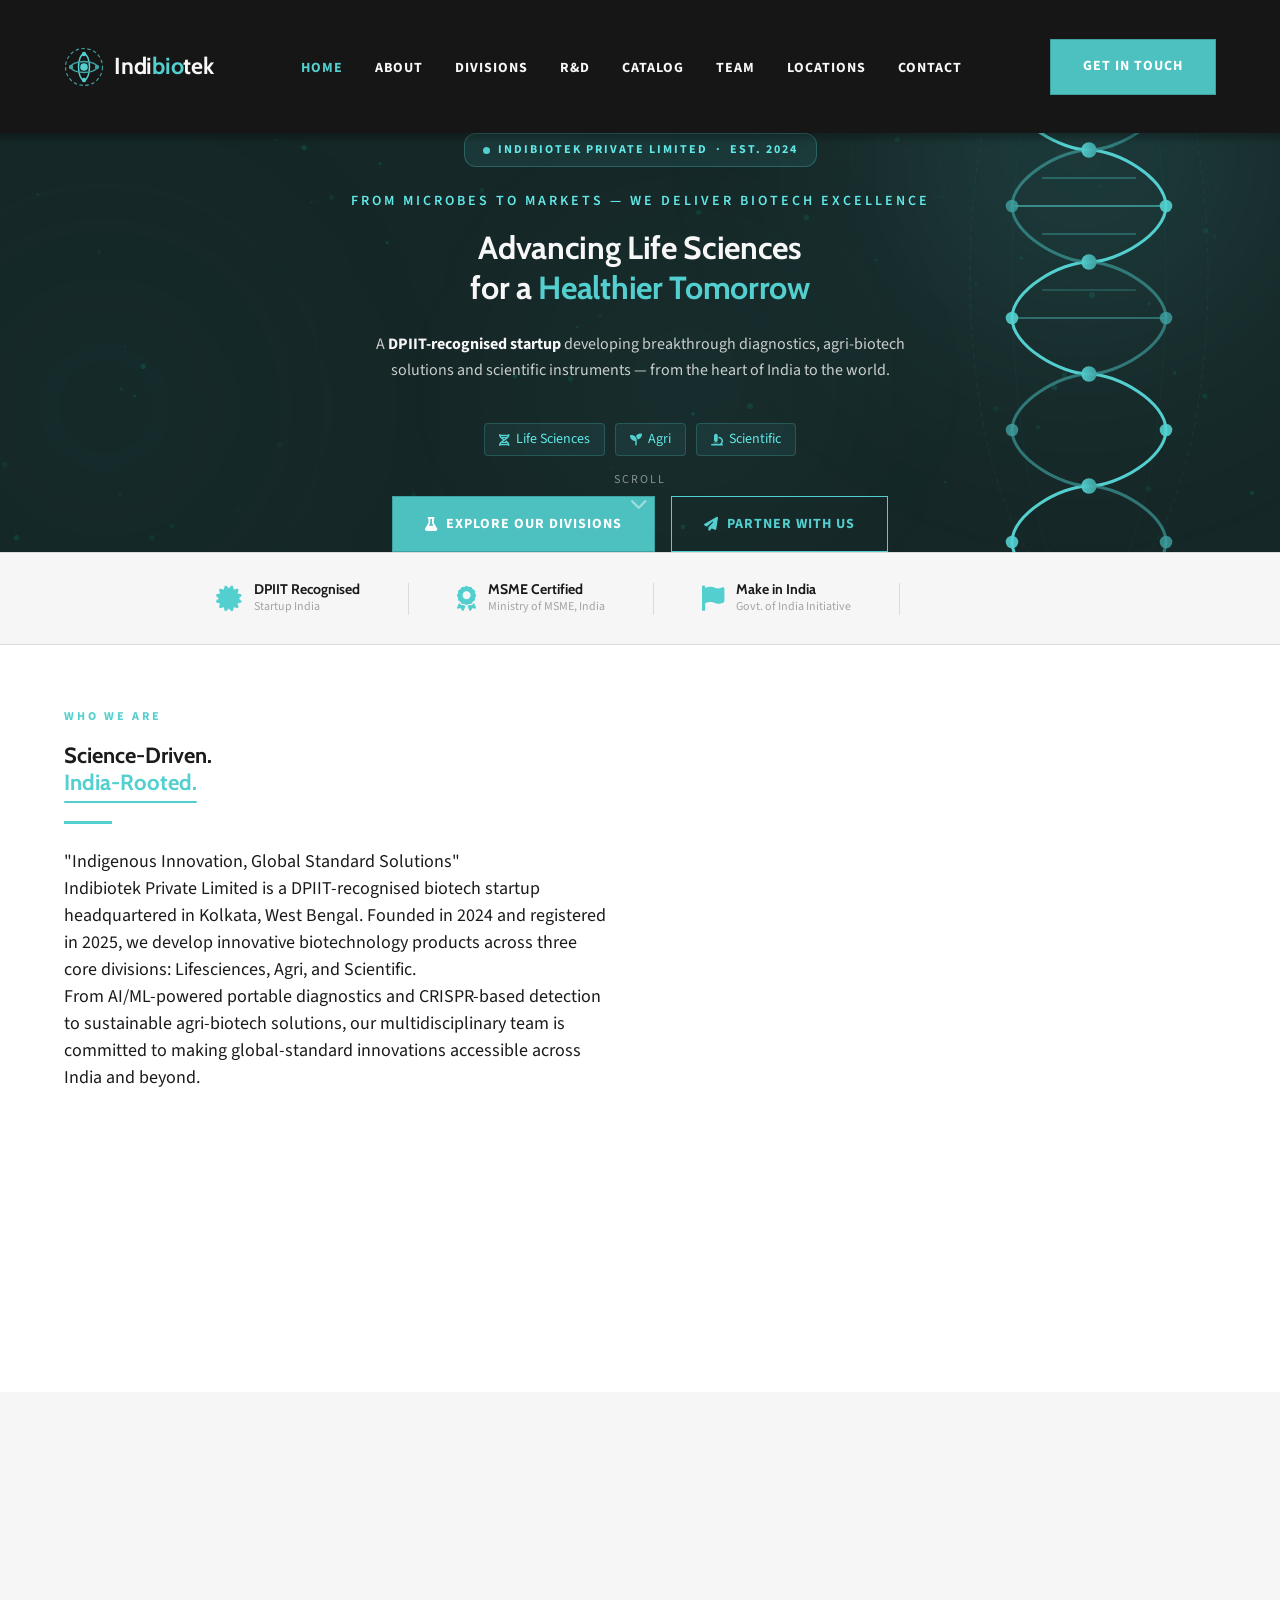
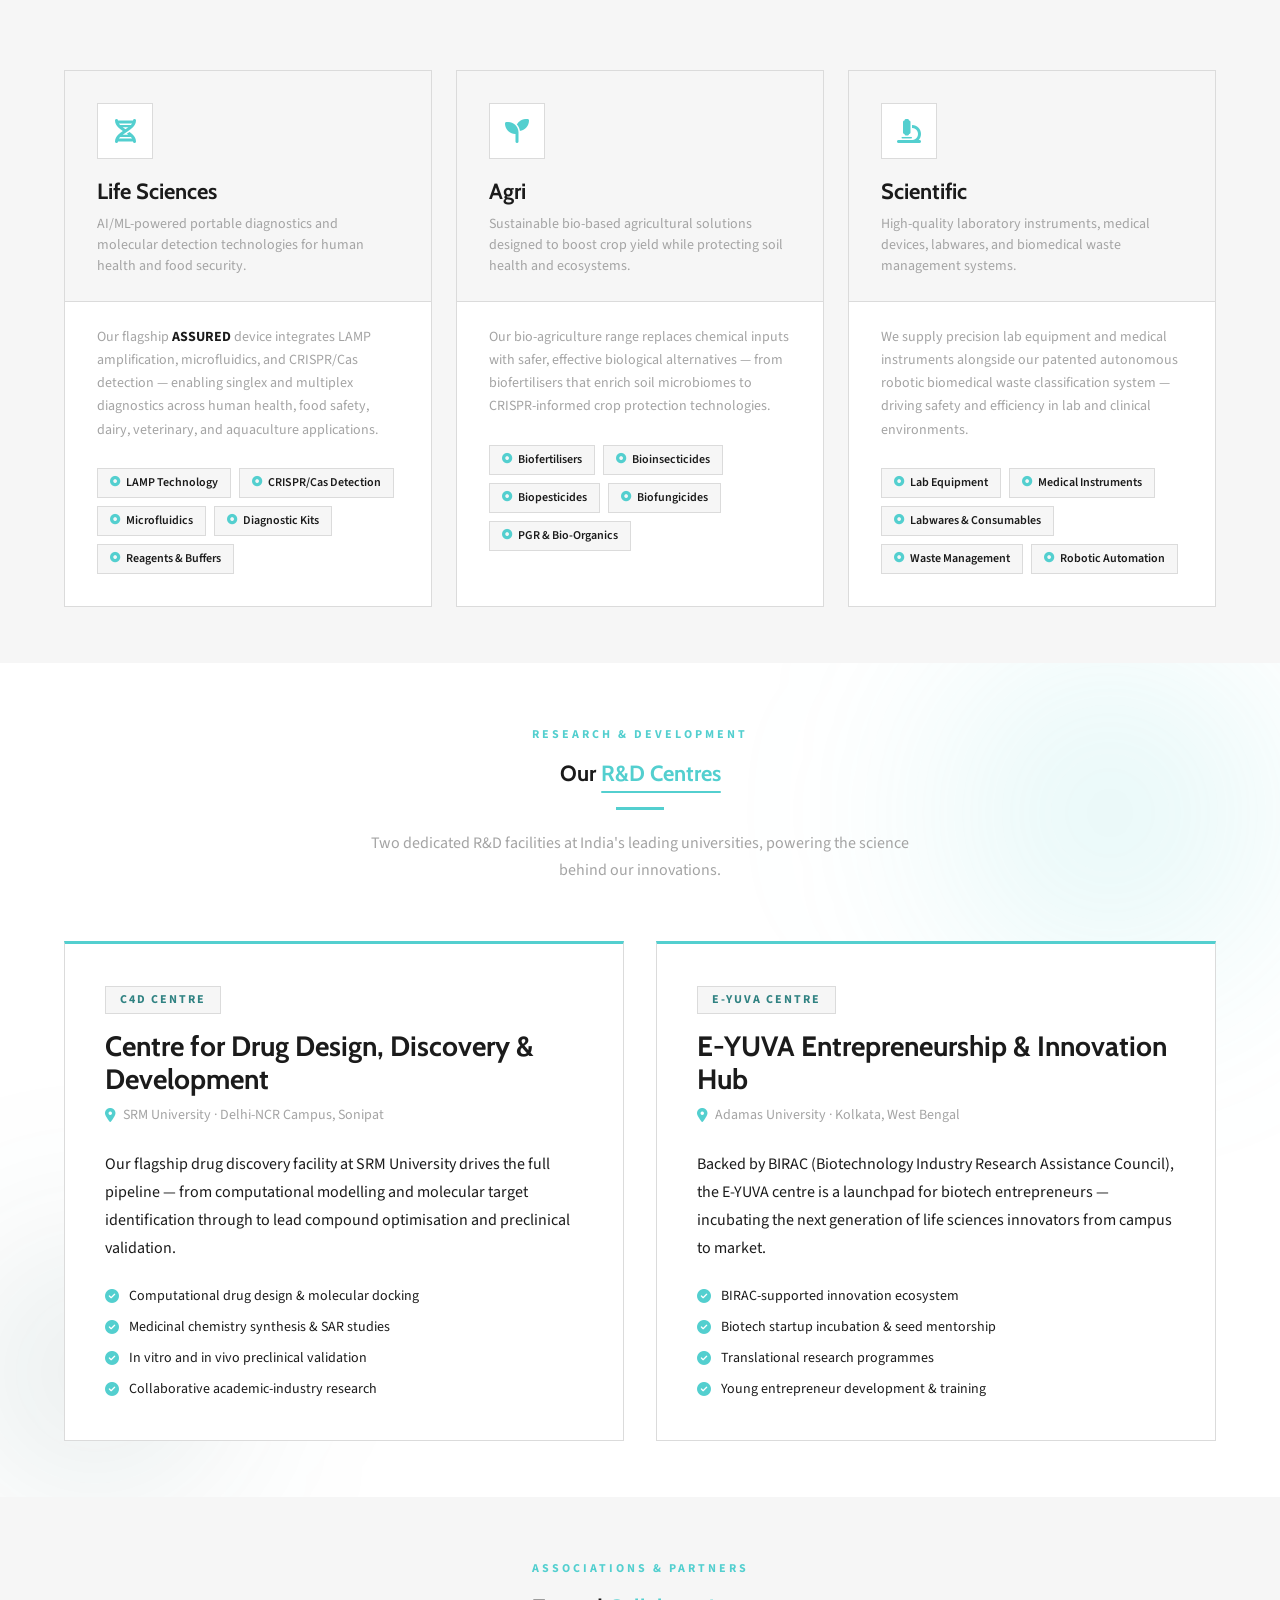
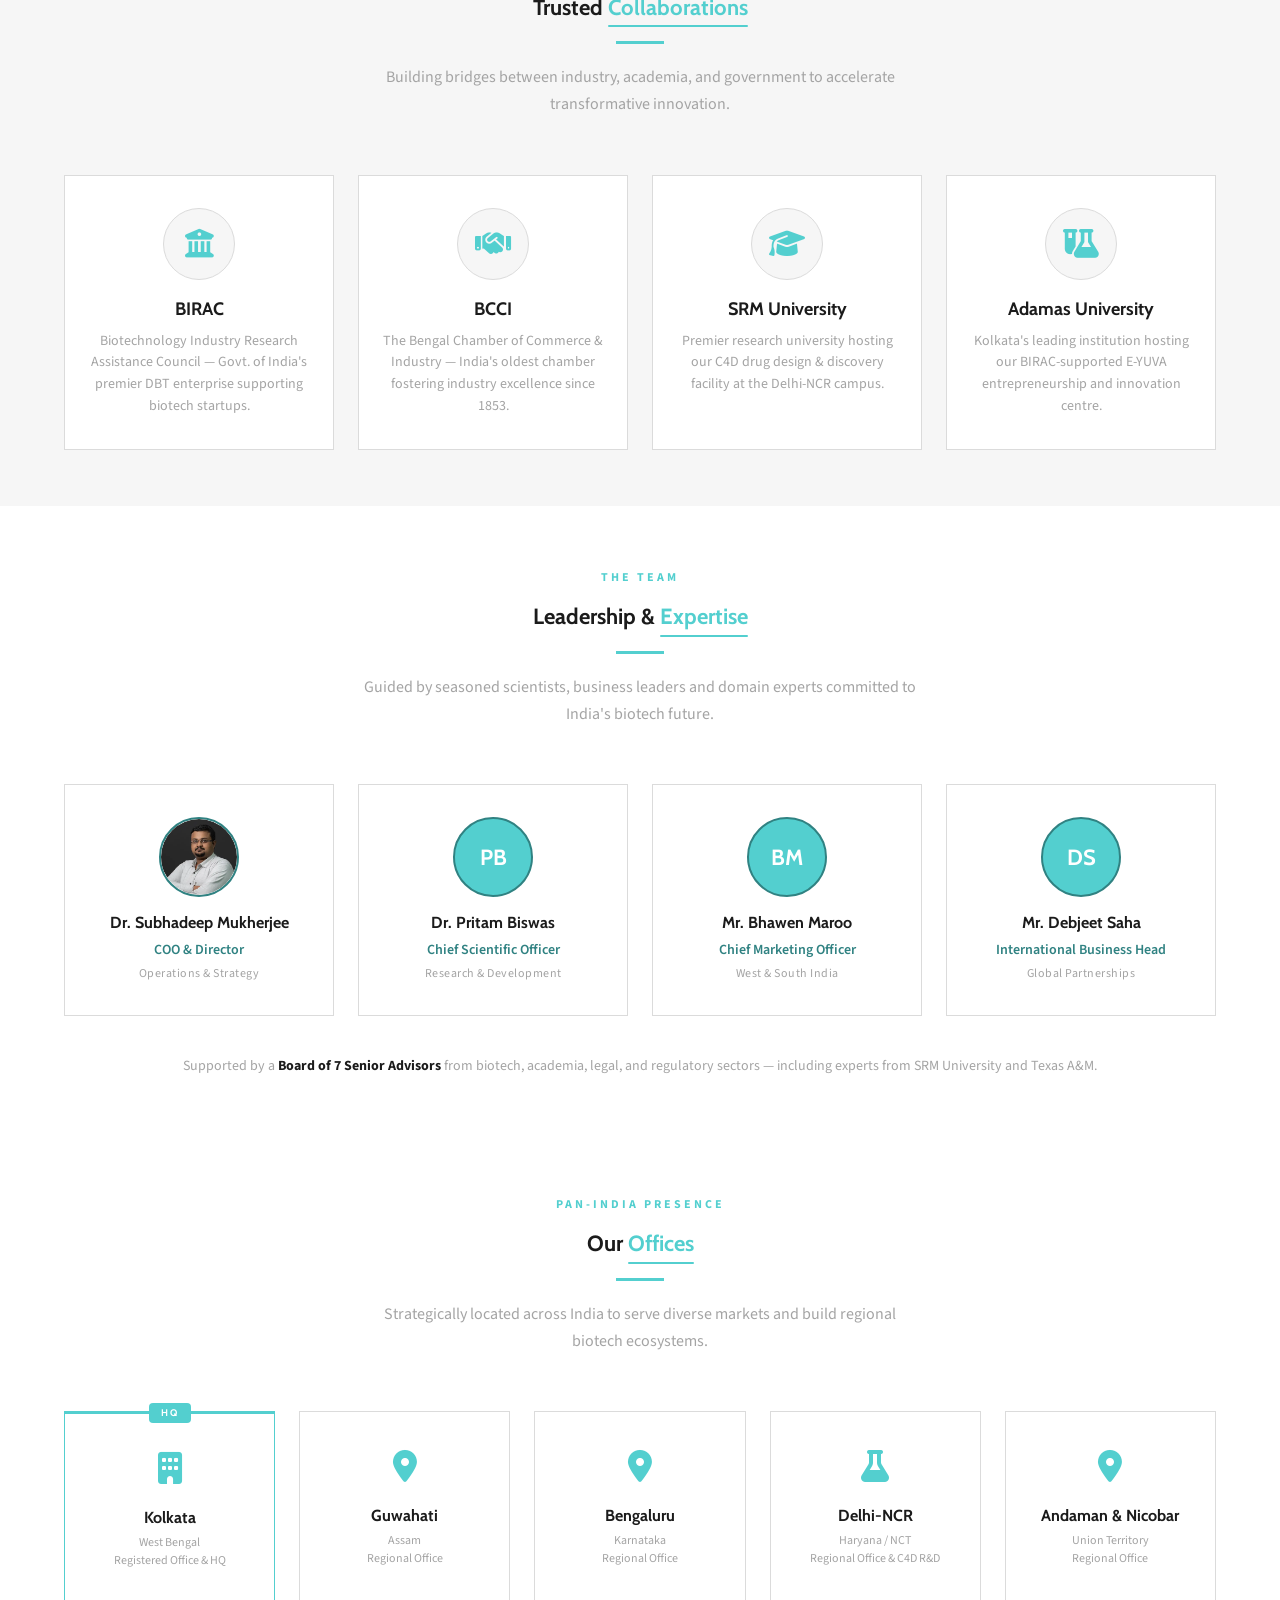
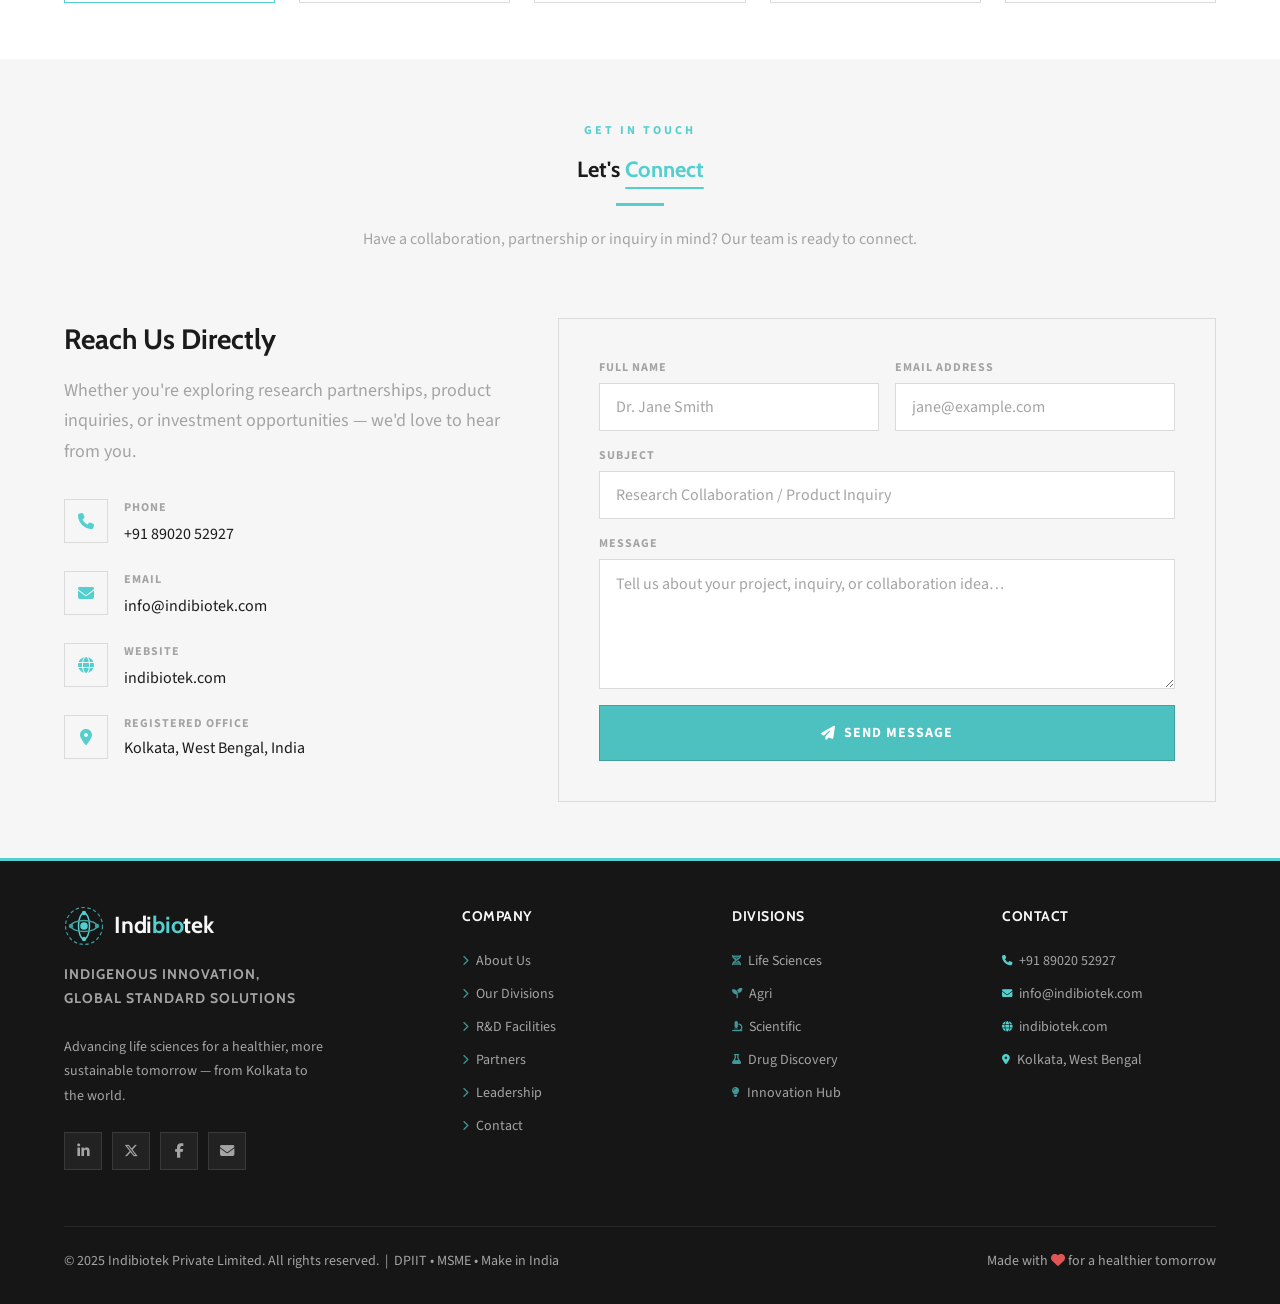
==== commit 9e468257: "feat: add images folder and display Dr. Subhadeep Mukherjee's photo - Created images/ directory for " ====
--- a/index.html
+++ b/index.html
@@ -590,7 +590,9 @@
     <div class="team-grid reveal-stagger">
 
       <div class="team-card">
-        <div class="team-avatar" aria-hidden="true">SM</div>
+        <div class="team-avatar team-avatar--photo">
+          <img src="images/Subhadeep-Mukherjee.webp" alt="Dr. Subhadeep Mukherjee" />
+        </div>
         <h3>Dr. Subhadeep Mukherjee</h3>
         <p class="role">COO &amp; Director</p>
         <p class="dept">Operations &amp; Strategy</p>
--- a/css/style.css
+++ b/css/style.css
@@ -507,7 +507,10 @@
   margin:0 auto var(--sp-2);
   font-family:var(--font-heading); font-size:var(--text-xl); font-weight:700; color:#fff;
   border:2px solid var(--brand-teal-dark);
-}
+  overflow:hidden;
+}
+.team-avatar--photo { background:var(--off-white); }
+.team-avatar--photo img { width:100%; height:100%; object-fit:cover; object-position:center top; border-radius:50%; }
 .team-card h3  { font-family:var(--font-heading); font-size:var(--text-base); font-weight:700; margin-bottom:6px; line-height:1.3; color:var(--text-primary); }
 .team-card .role { font-size:var(--text-sm); color:var(--brand-teal-dark); font-weight:600; margin-bottom:4px; }
 .team-card .dept { font-size:var(--text-xs); color:var(--text-secondary); letter-spacing:0.5px; }
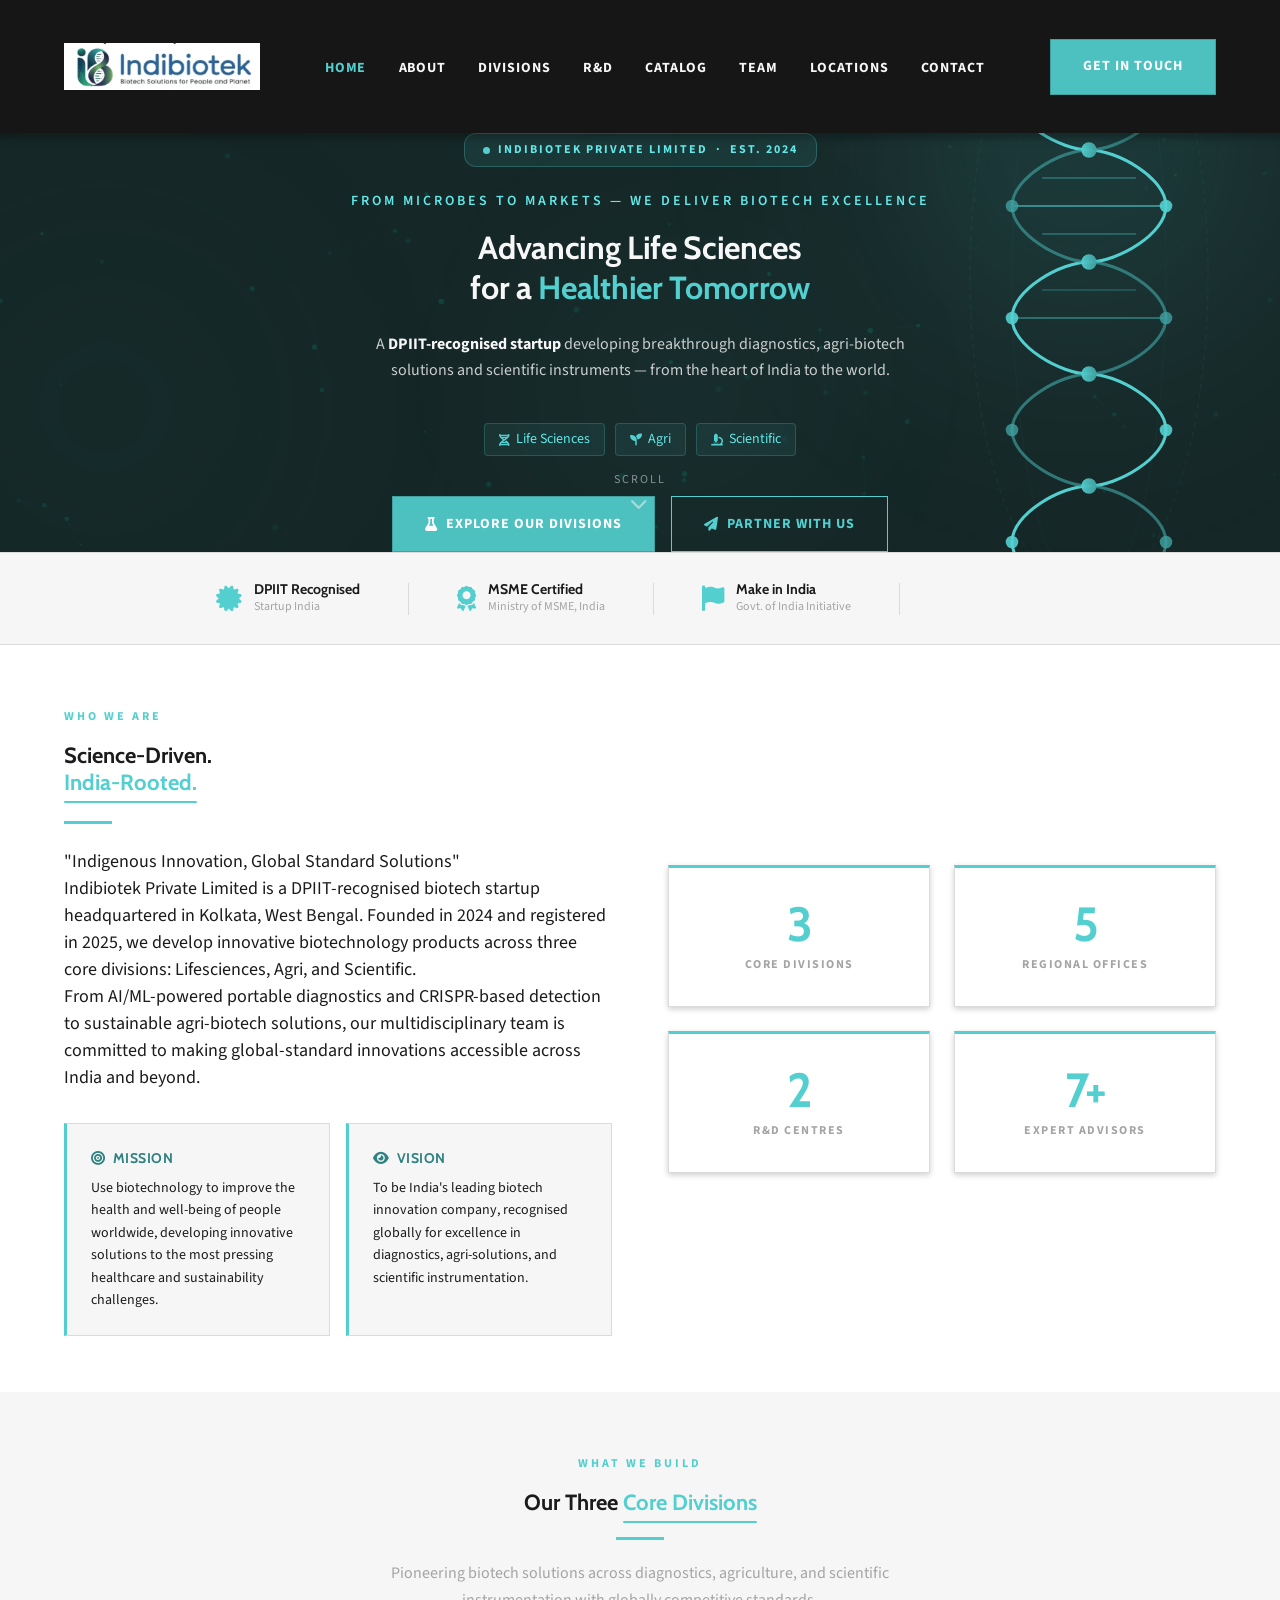
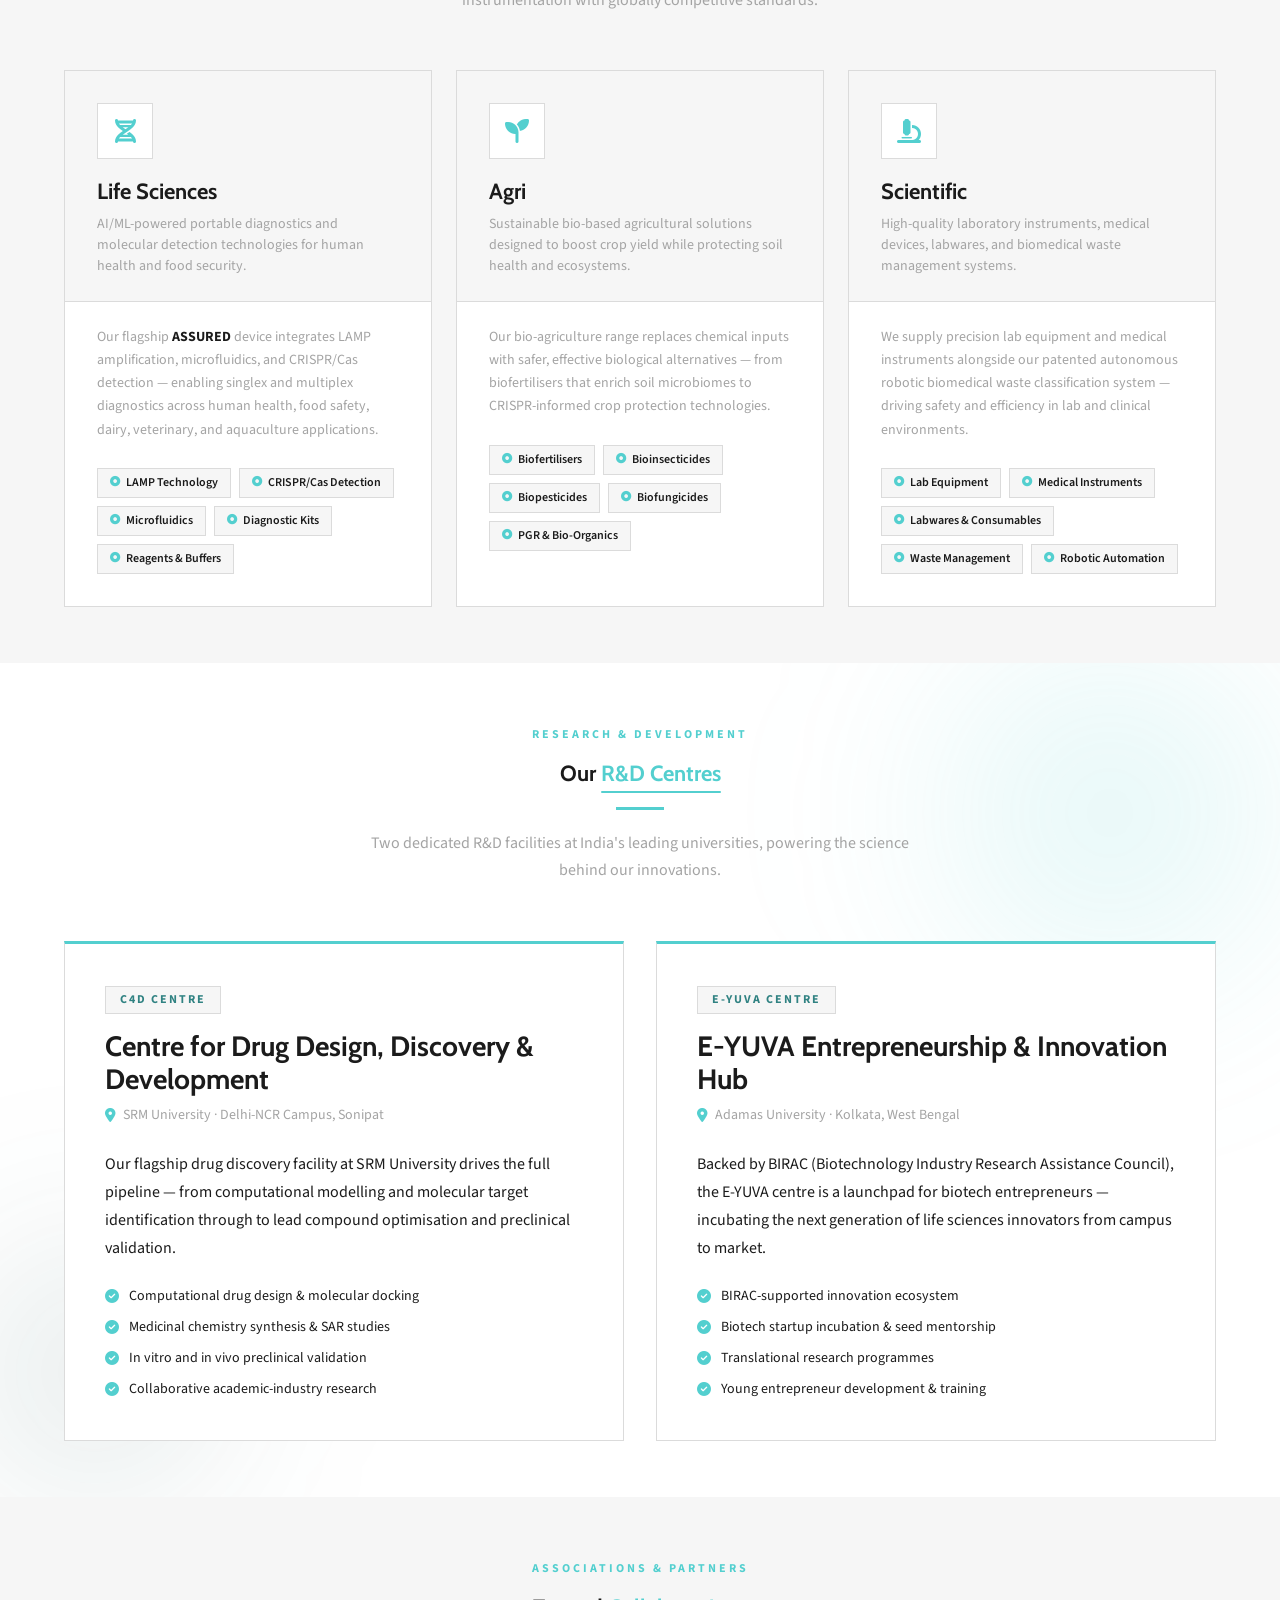
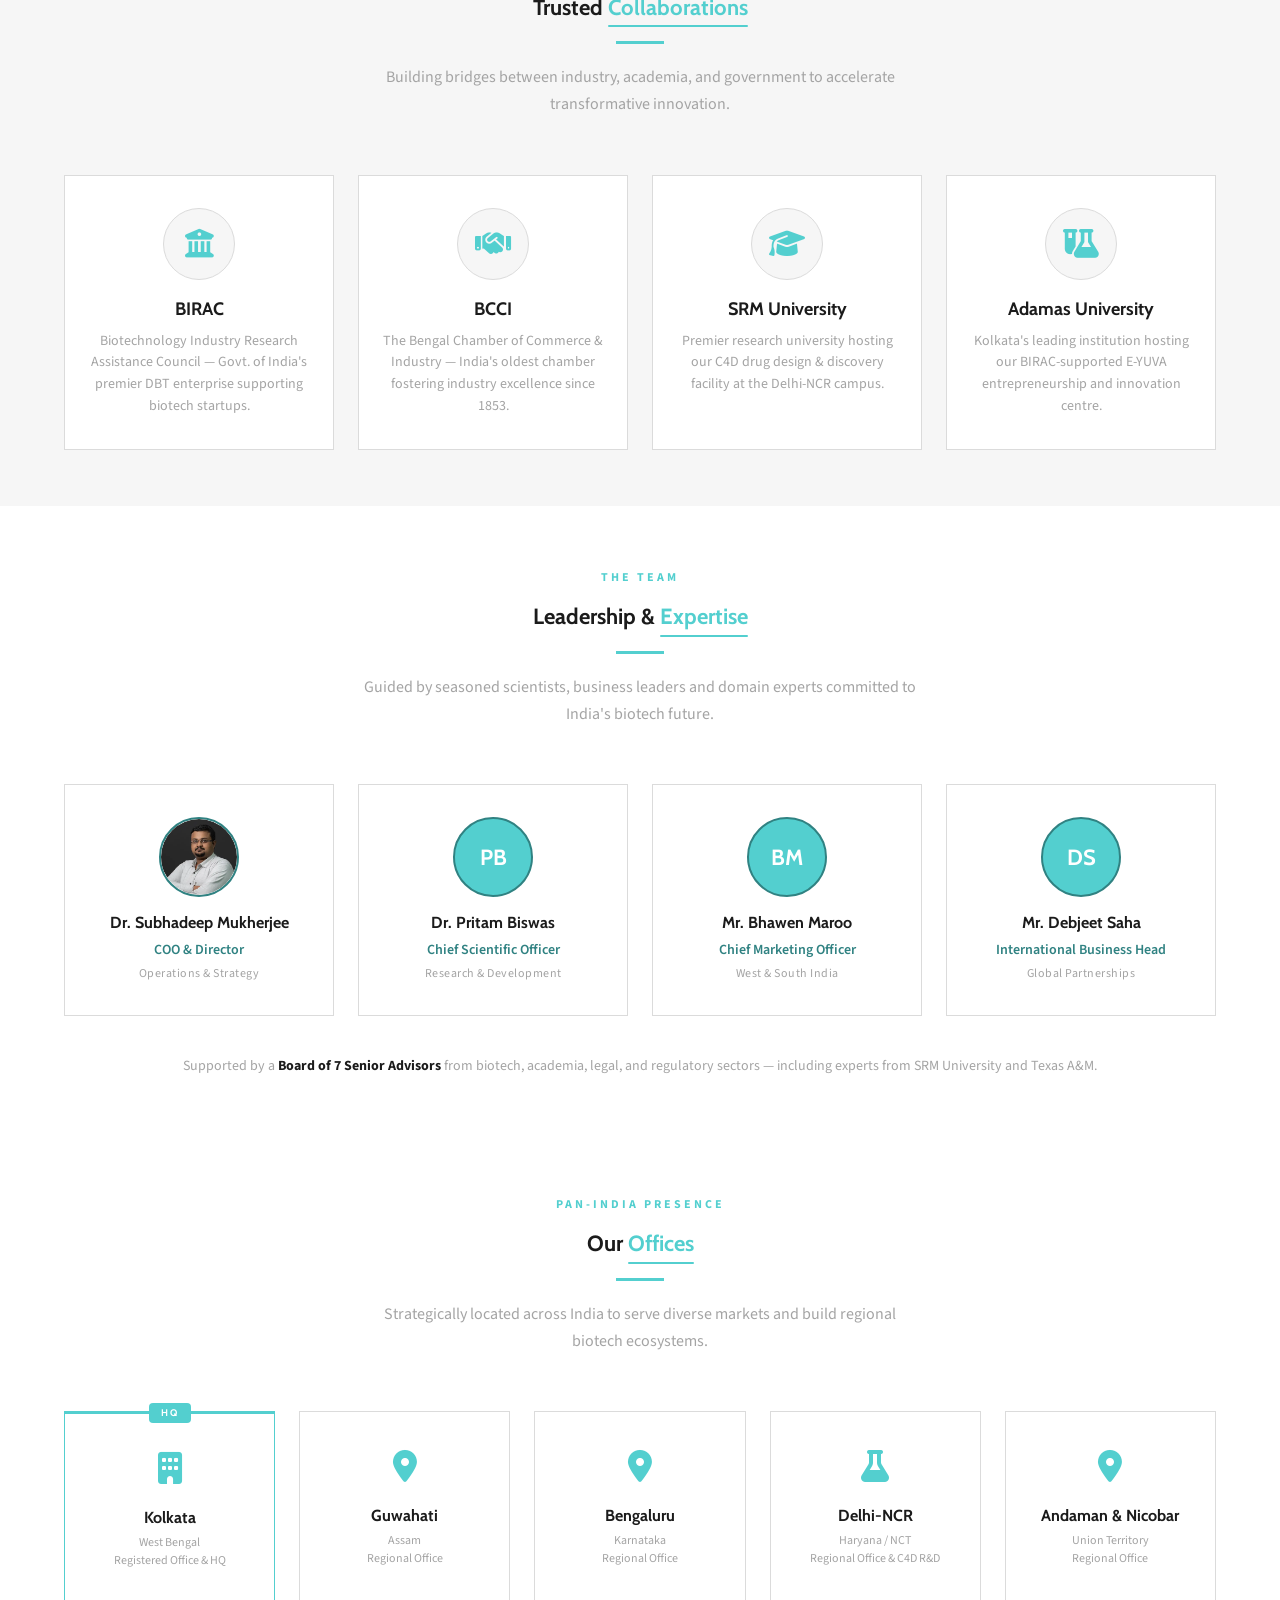
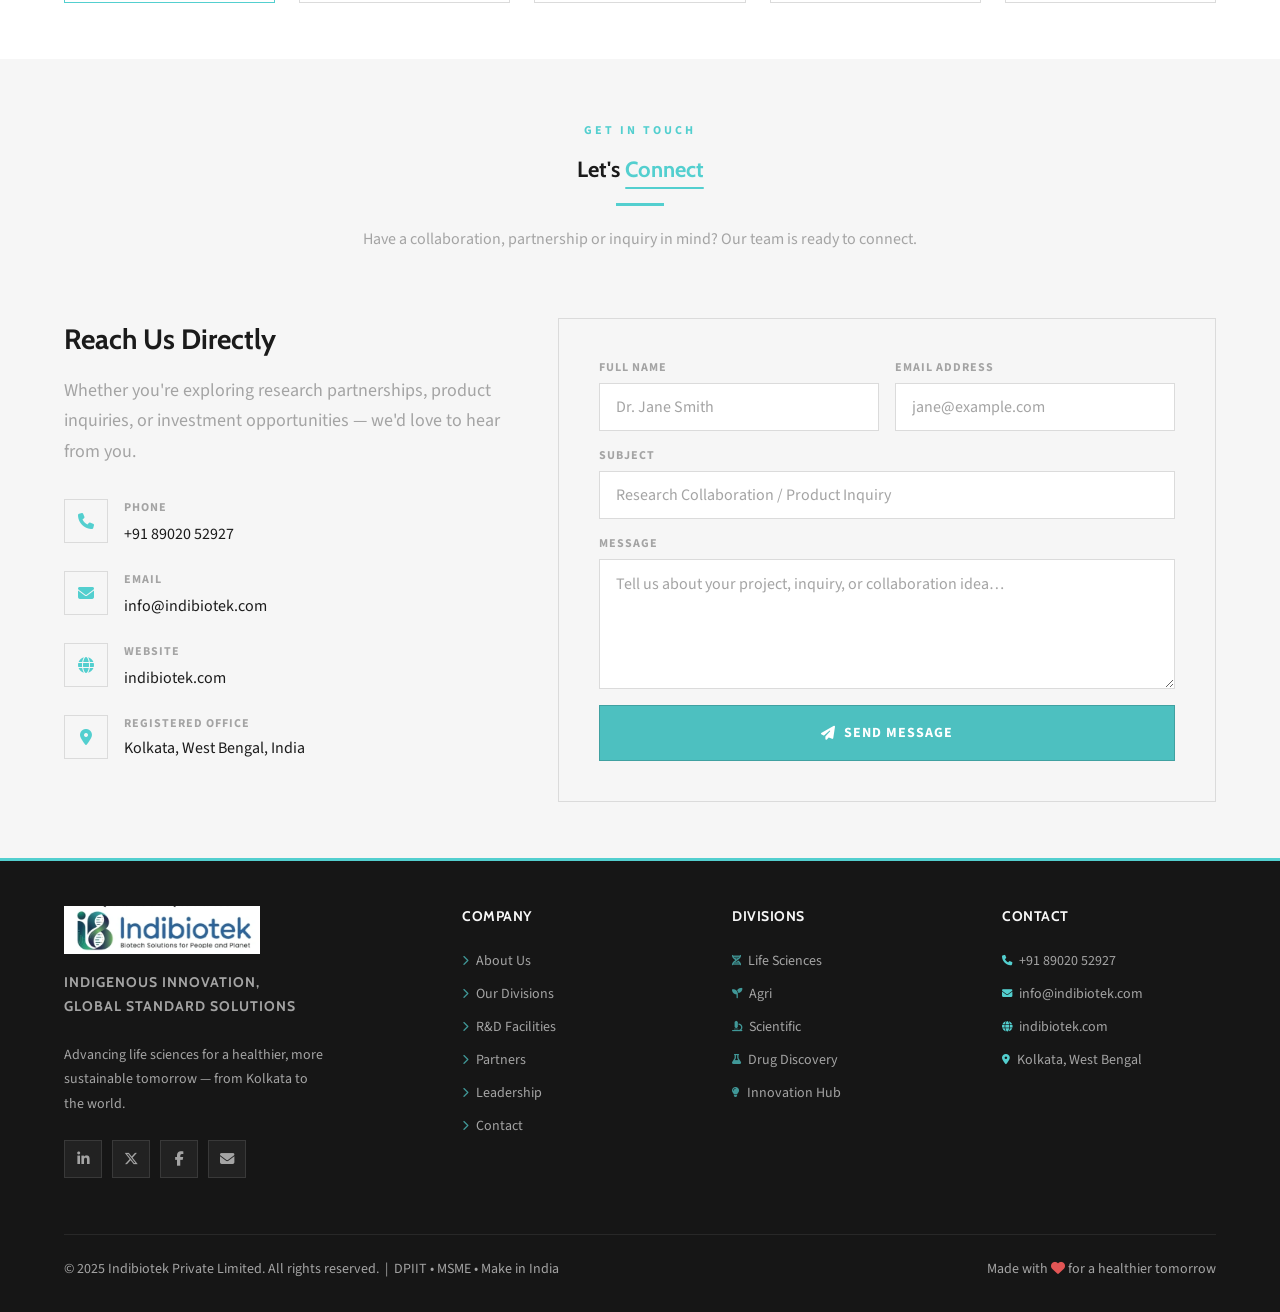
==== commit be5bbfe6: "update logo to user provided image" ====
--- a/index.html
+++ b/index.html
@@ -42,24 +42,7 @@
 
     <!-- Brand logo -->
     <a href="#home" class="nav-logo" aria-label="Indibiotek — Home">
-      <svg class="logo-icon" viewBox="0 0 40 40" fill="none" xmlns="http://www.w3.org/2000/svg" aria-hidden="true">
-        <!-- Outer dashed orbital ring -->
-        <circle cx="20" cy="20" r="18.5" stroke="#53CFCF" stroke-width="1.2" stroke-dasharray="3.5 2.5" opacity="0.7"/>
-        <!-- Vertical ellipse -->
-        <ellipse cx="20" cy="20" rx="5.5" ry="13" stroke="#53CFCF" stroke-width="1.5"/>
-        <!-- Horizontal orbital ellipse -->
-        <ellipse cx="20" cy="20" rx="13" ry="5.5" stroke="#40A1A1" stroke-width="1.5"/>
-        <!-- Axis nodes -->
-        <circle cx="20" cy="7"  r="2.2" fill="#53CFCF"/>
-        <circle cx="20" cy="33" r="2.2" fill="#53CFCF"/>
-        <circle cx="7"  cy="20" r="2.2" fill="#40A1A1"/>
-        <circle cx="33" cy="20" r="2.2" fill="#40A1A1"/>
-        <!-- Core nucleus -->
-        <circle cx="20" cy="20" r="3.8" fill="#53CFCF"/>
-        <!-- Inner ring -->
-        <circle cx="20" cy="20" r="5.5" stroke="#53CFCF" stroke-width="0.6" opacity="0.3"/>
-      </svg>
-      <span>Indi<span class="logo-bio">bio</span>tek</span>
+      <img src="images/logo.png" alt="Indibiotek Logo" class="logo-icon" style="height: 48px; width: auto; object-fit: contain;" />
     </a>
 
     <!-- Desktop links -->
@@ -783,17 +766,7 @@
       <!-- Brand -->
       <div class="footer-brand">
         <a href="#home" class="nav-logo" aria-label="Indibiotek — Home">
-          <svg class="logo-icon" viewBox="0 0 40 40" fill="none" xmlns="http://www.w3.org/2000/svg" aria-hidden="true">
-            <circle cx="20" cy="20" r="18.5" stroke="#53CFCF" stroke-width="1.2" stroke-dasharray="3.5 2.5" opacity="0.7"/>
-            <ellipse cx="20" cy="20" rx="5.5" ry="13" stroke="#53CFCF" stroke-width="1.5"/>
-            <ellipse cx="20" cy="20" rx="13" ry="5.5" stroke="#40A1A1" stroke-width="1.5"/>
-            <circle cx="20" cy="7"  r="2.2" fill="#53CFCF"/>
-            <circle cx="20" cy="33" r="2.2" fill="#53CFCF"/>
-            <circle cx="7"  cy="20" r="2.2" fill="#40A1A1"/>
-            <circle cx="33" cy="20" r="2.2" fill="#40A1A1"/>
-            <circle cx="20" cy="20" r="3.8" fill="#53CFCF"/>
-          </svg>
-          <span>Indi<span class="logo-bio">bio</span>tek</span>
+          <img src="images/logo.png" alt="Indibiotek Logo" class="logo-icon" style="height: 48px; width: auto; object-fit: contain;" />
         </a>
         <p class="footer-tagline">Indigenous Innovation,<br/>Global Standard Solutions</p>
         <p>Advancing life sciences for a healthier, more sustainable tomorrow — from Kolkata to the world.</p>
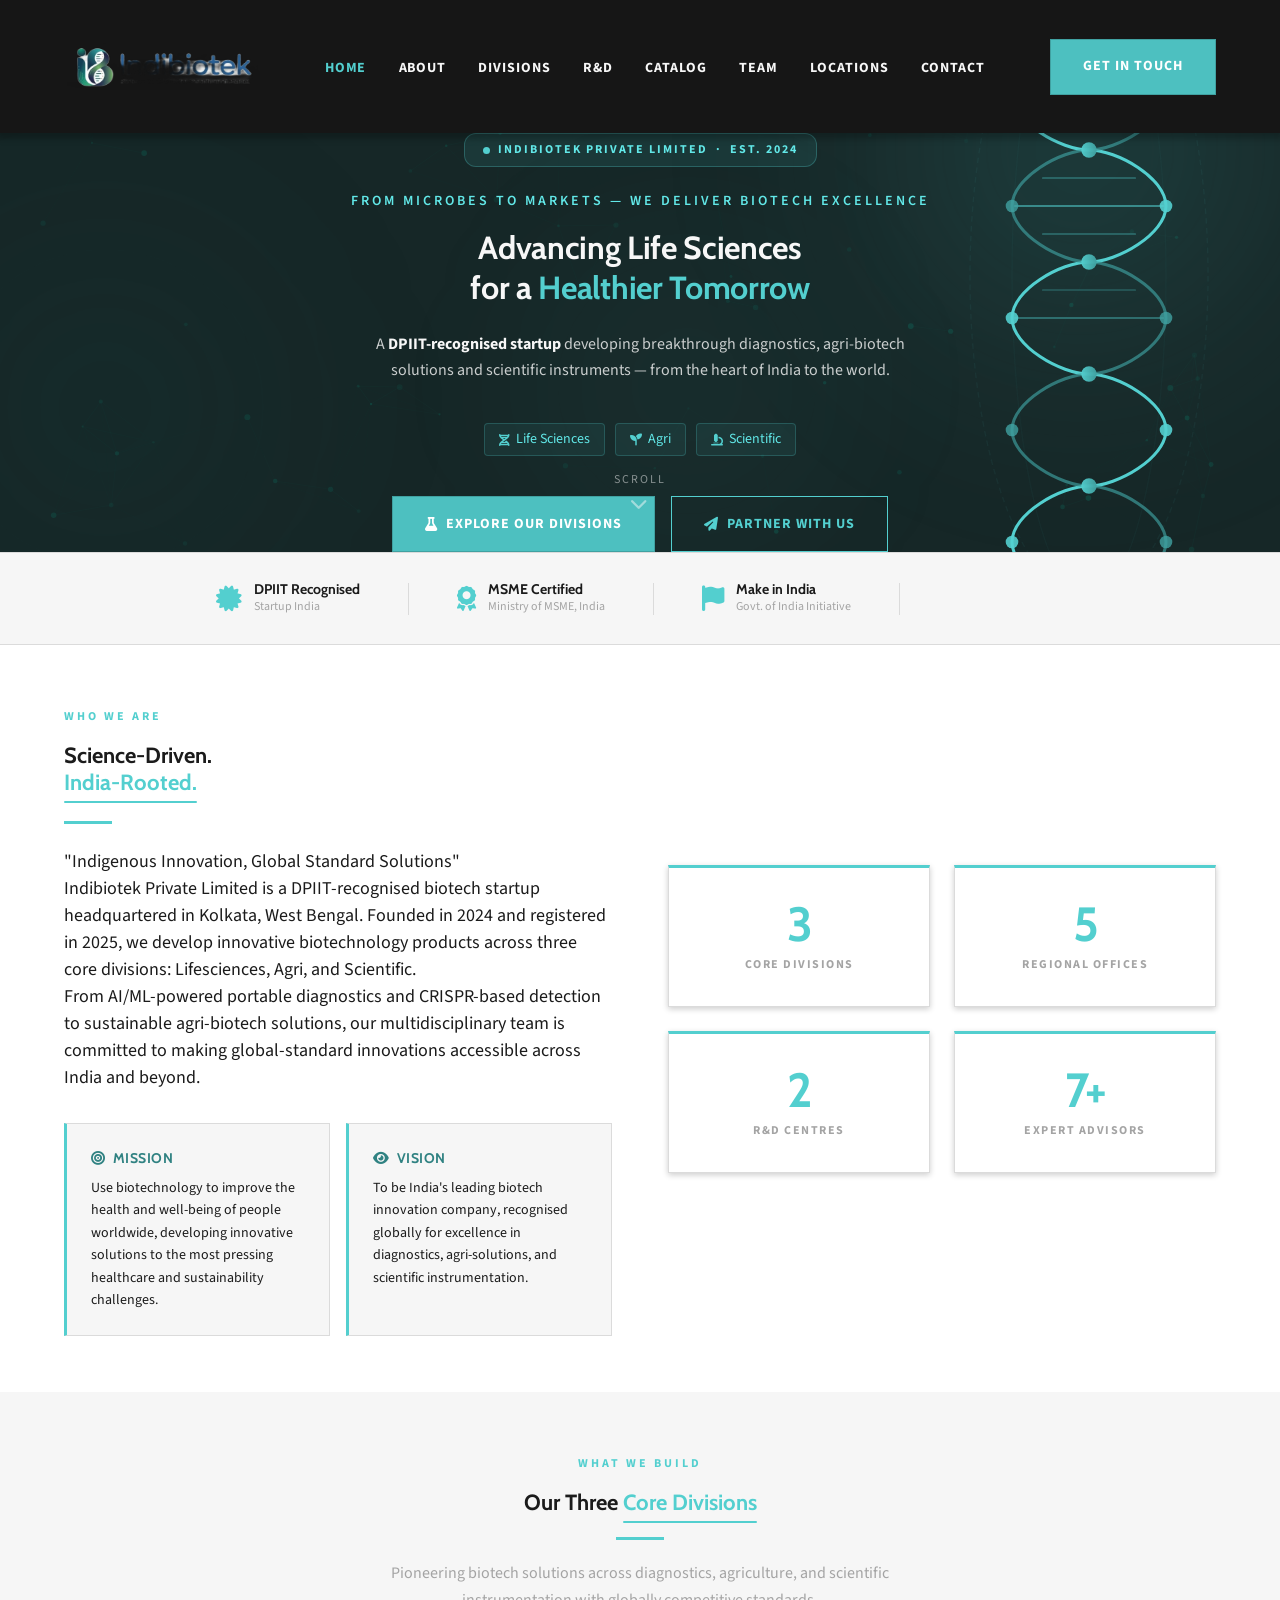
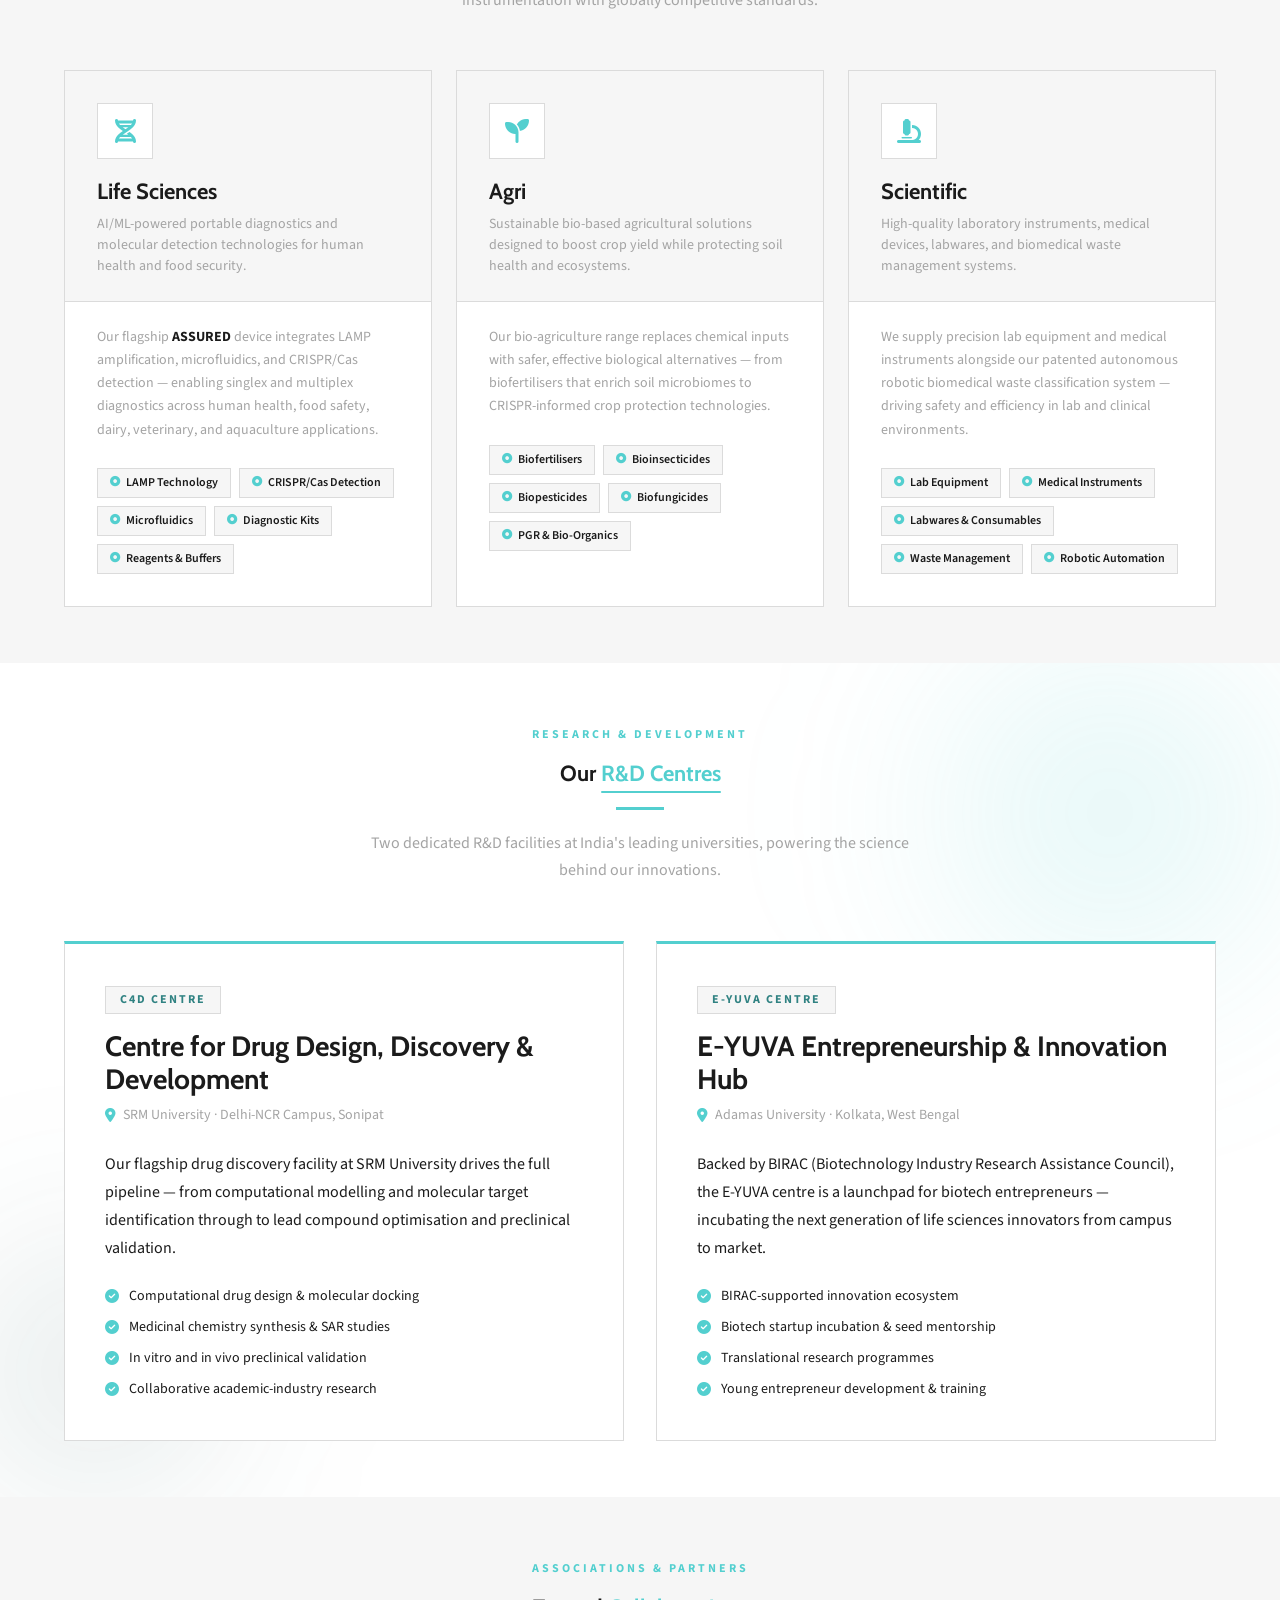
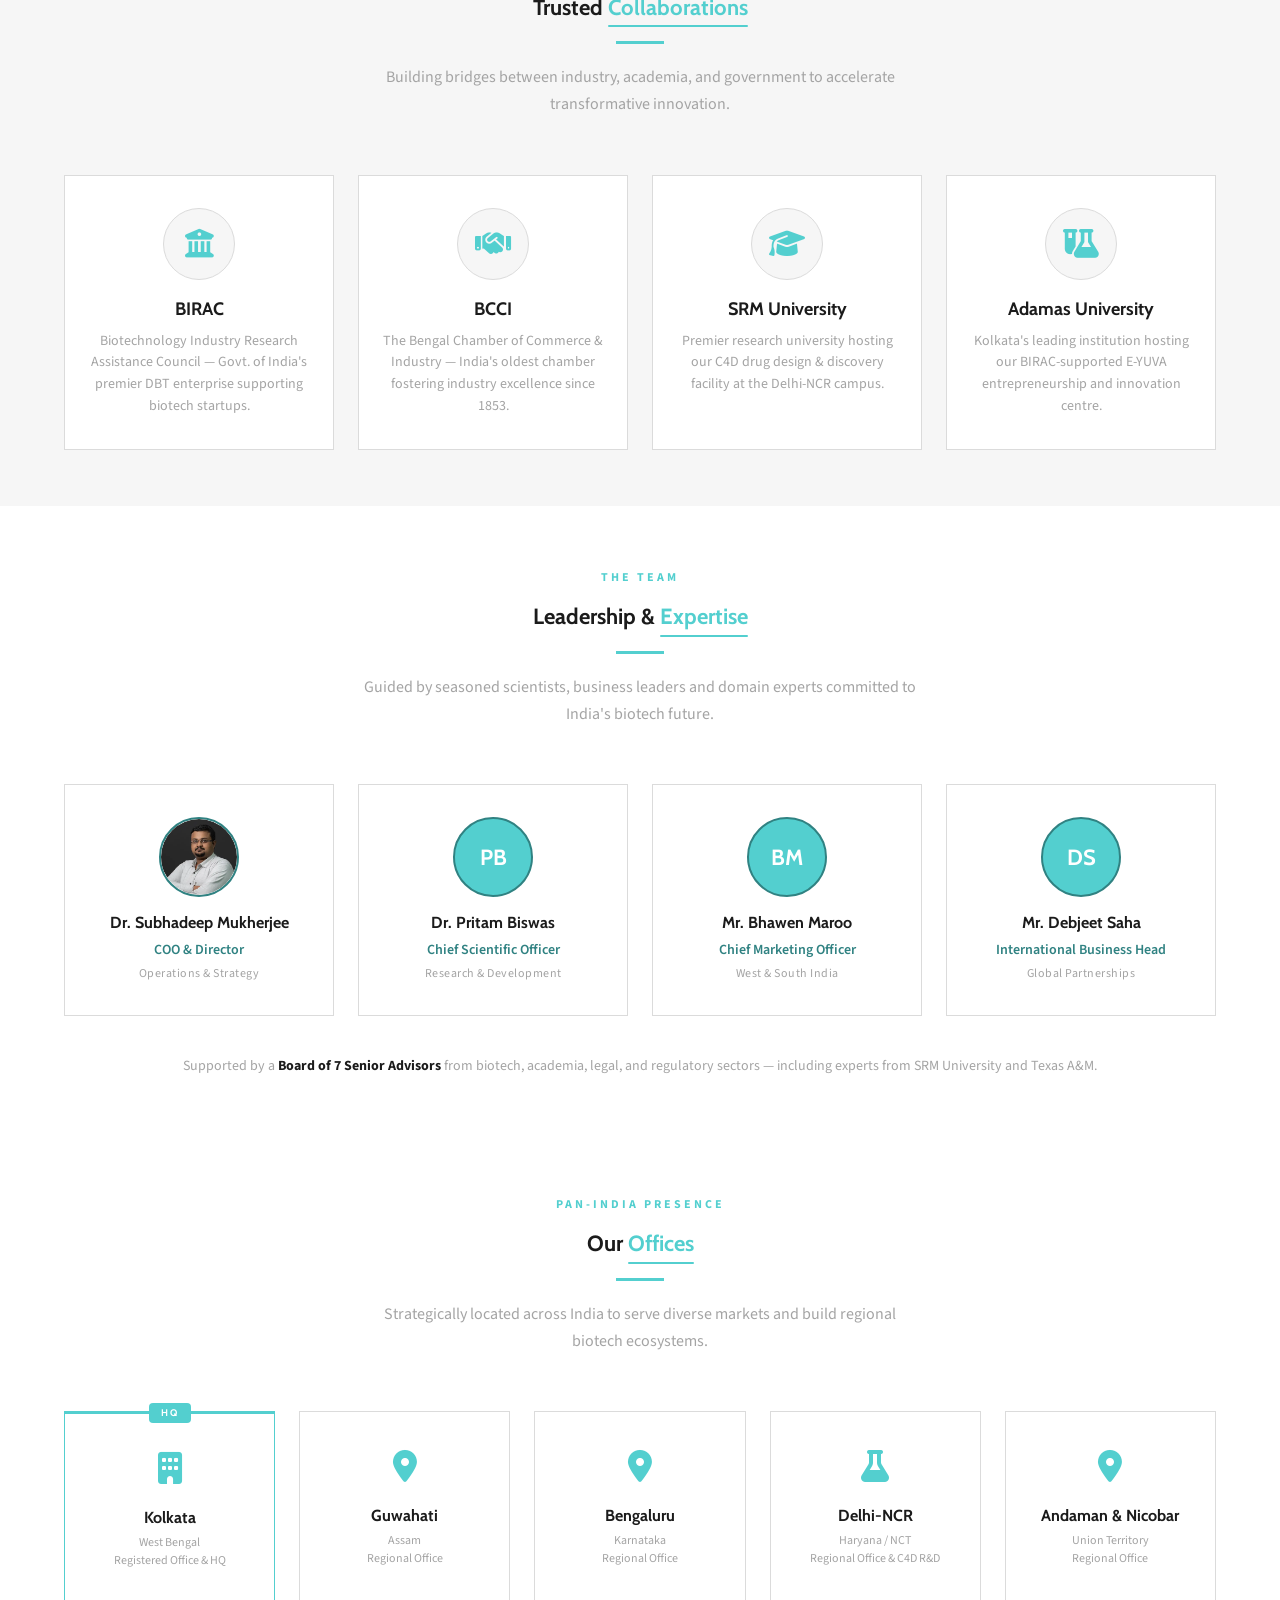
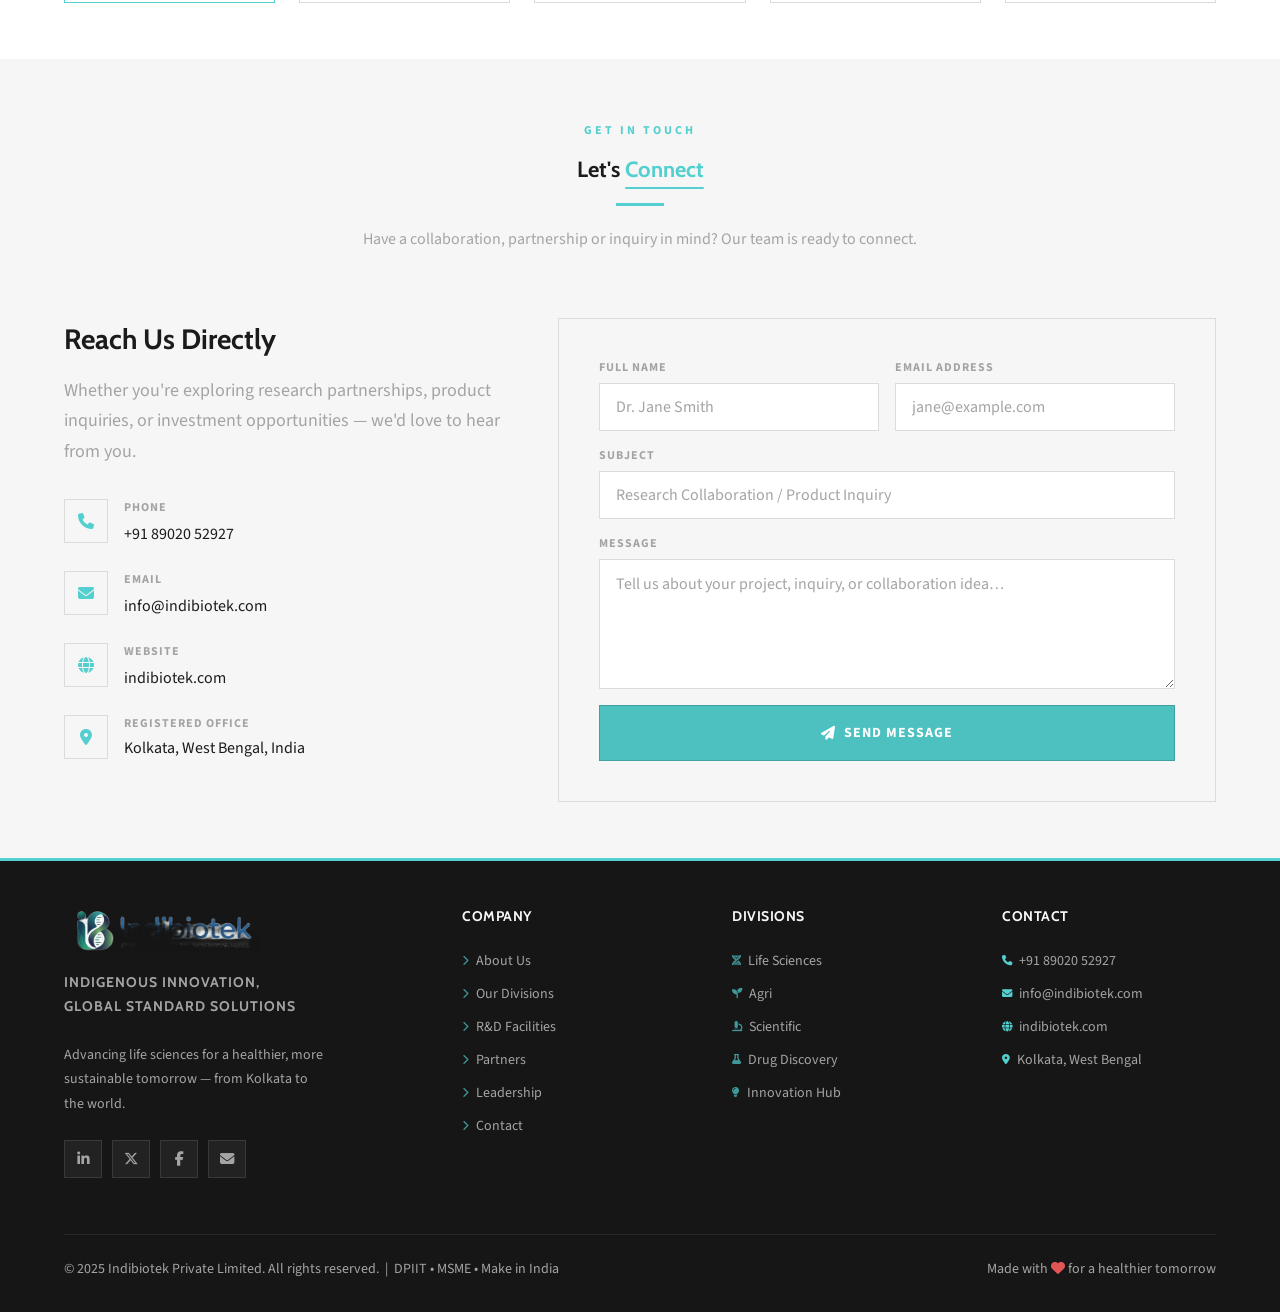
==== commit 173ad030: "Update logo to transparent background version (logo_nobg.png)" ====
--- a/index.html
+++ b/index.html
@@ -42,7 +42,7 @@
 
     <!-- Brand logo -->
     <a href="#home" class="nav-logo" aria-label="Indibiotek — Home">
-      <img src="images/logo.png" alt="Indibiotek Logo" class="logo-icon" style="height: 48px; width: auto; object-fit: contain;" />
+      <img src="images/logo_nobg.png" alt="Indibiotek Logo" class="logo-icon" style="height: 48px; width: auto; object-fit: contain;" />
     </a>
 
     <!-- Desktop links -->
@@ -766,7 +766,7 @@
       <!-- Brand -->
       <div class="footer-brand">
         <a href="#home" class="nav-logo" aria-label="Indibiotek — Home">
-          <img src="images/logo.png" alt="Indibiotek Logo" class="logo-icon" style="height: 48px; width: auto; object-fit: contain;" />
+          <img src="images/logo_nobg.png" alt="Indibiotek Logo" class="logo-icon" style="height: 48px; width: auto; object-fit: contain;" />
         </a>
         <p class="footer-tagline">Indigenous Innovation,<br/>Global Standard Solutions</p>
         <p>Advancing life sciences for a healthier, more sustainable tomorrow — from Kolkata to the world.</p>
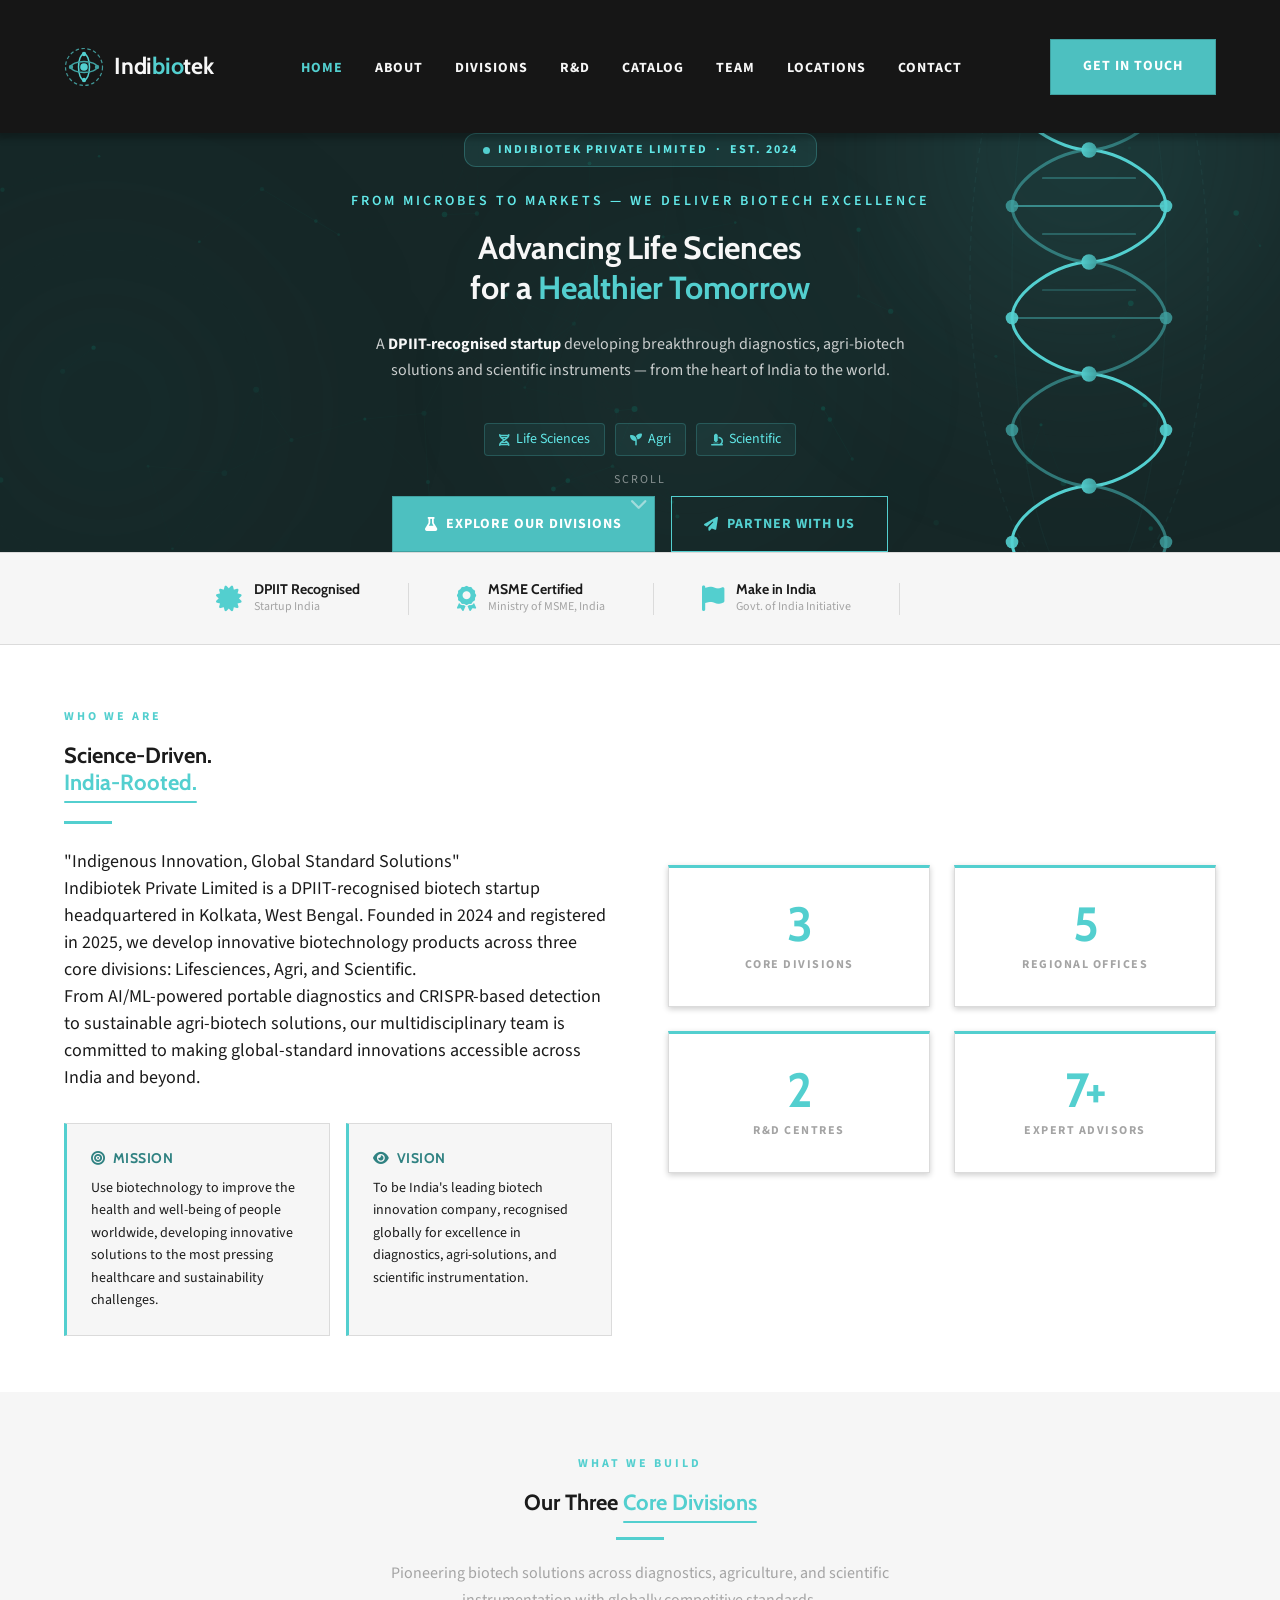
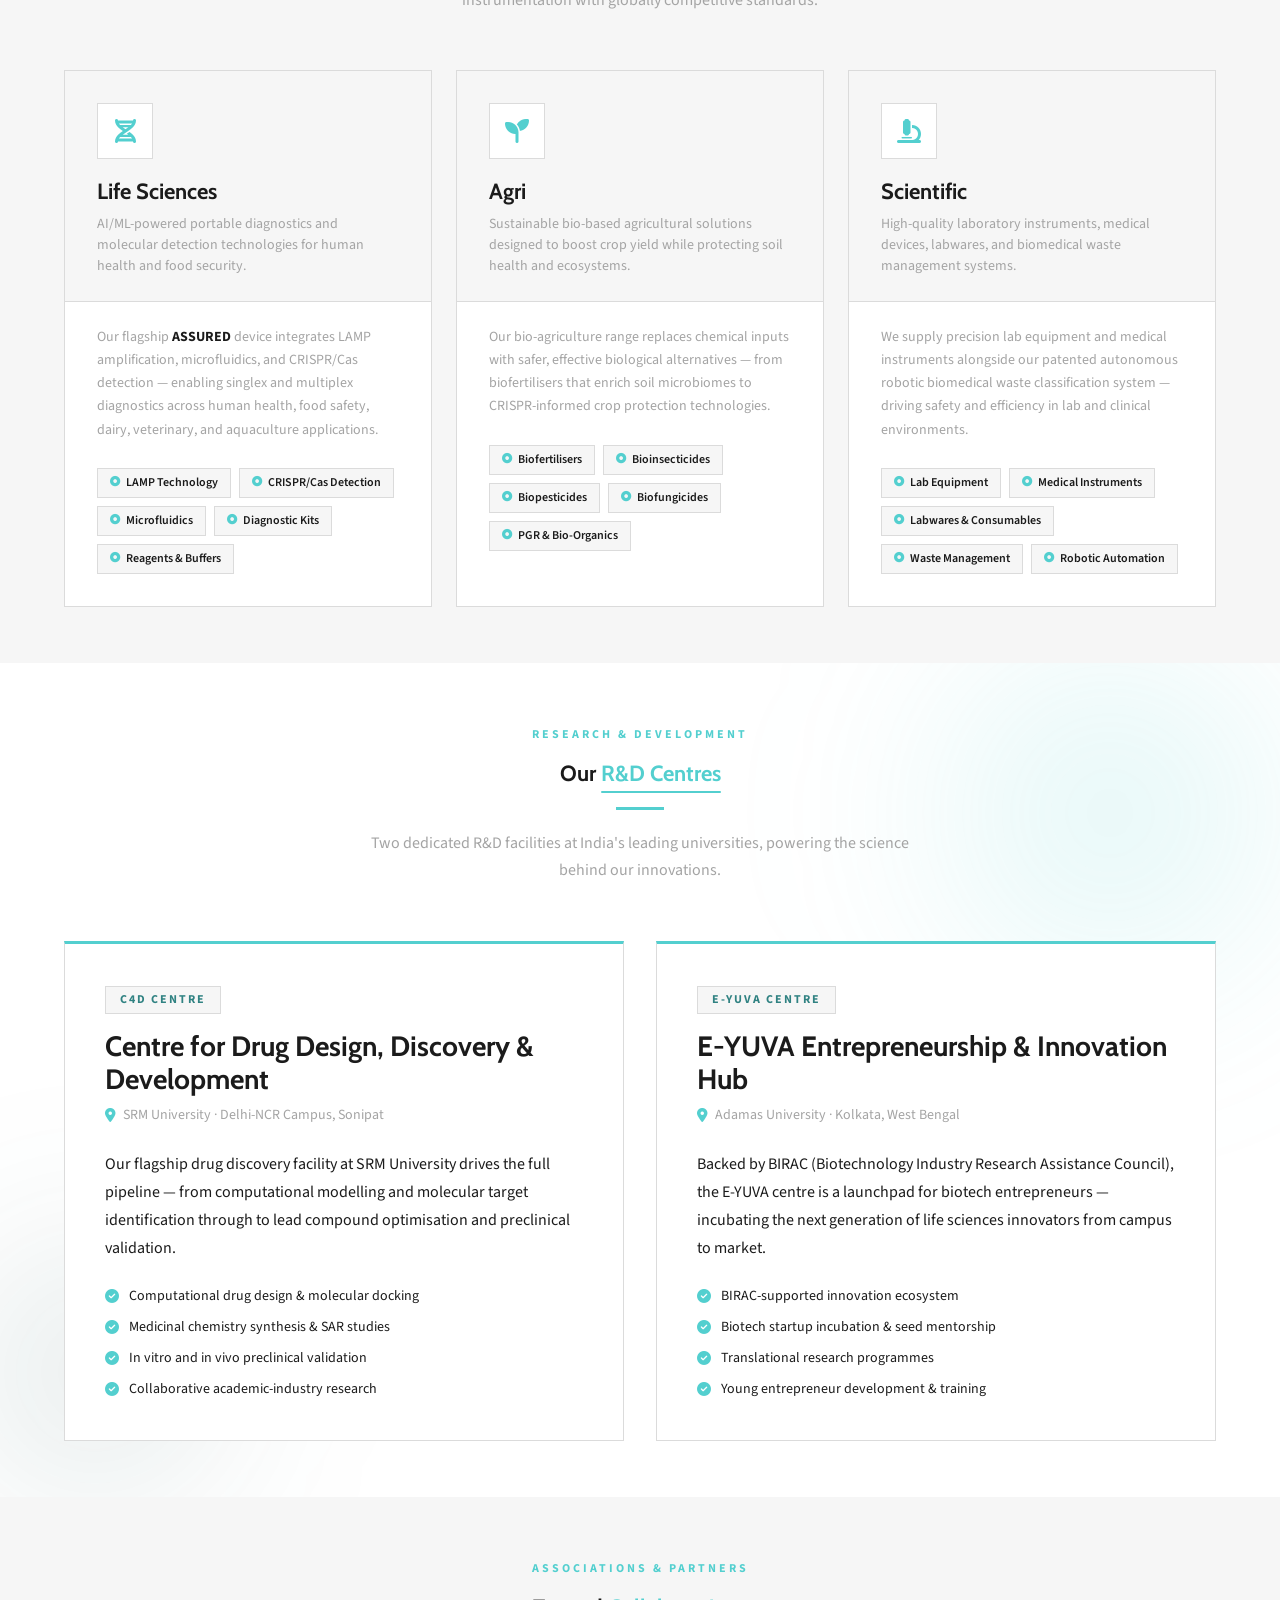
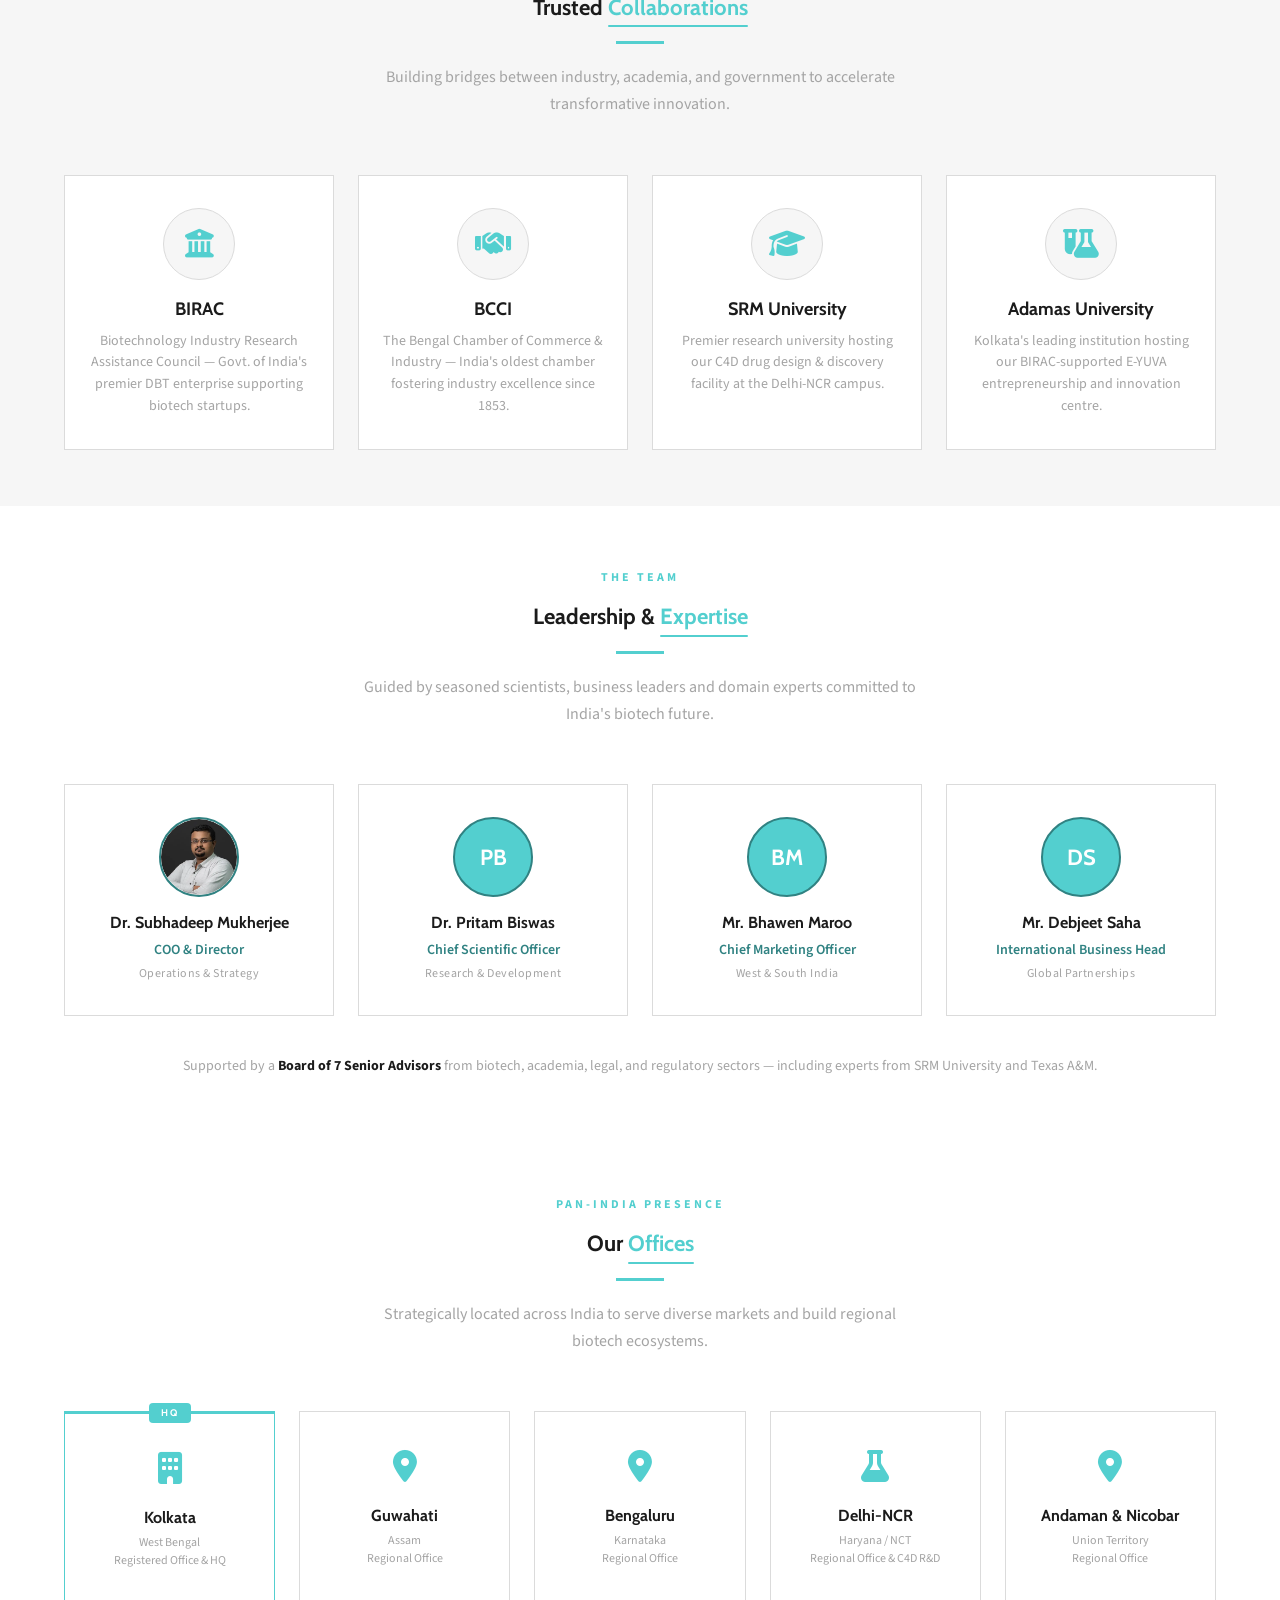
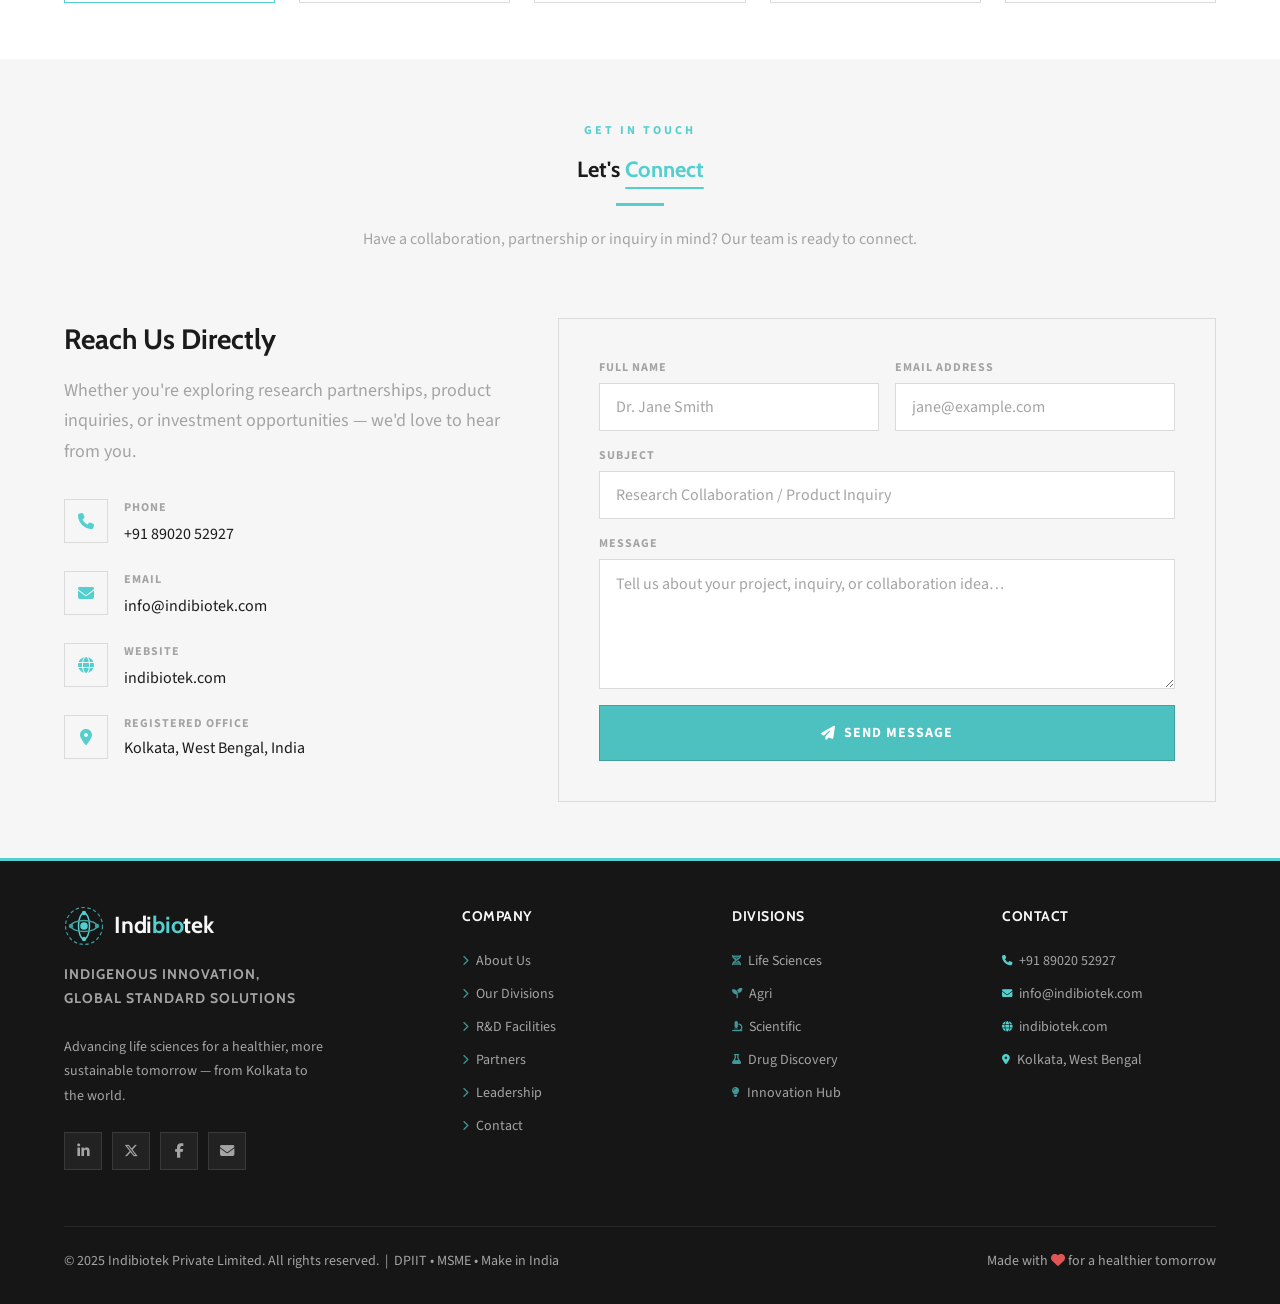
==== commit c4c6b61c: "Undo changes to logo" ====
--- a/index.html
+++ b/index.html
@@ -42,7 +42,24 @@
 
     <!-- Brand logo -->
     <a href="#home" class="nav-logo" aria-label="Indibiotek — Home">
-      <img src="images/logo_nobg.png" alt="Indibiotek Logo" class="logo-icon" style="height: 48px; width: auto; object-fit: contain;" />
+      <svg class="logo-icon" viewBox="0 0 40 40" fill="none" xmlns="http://www.w3.org/2000/svg" aria-hidden="true">
+        <!-- Outer dashed orbital ring -->
+        <circle cx="20" cy="20" r="18.5" stroke="#53CFCF" stroke-width="1.2" stroke-dasharray="3.5 2.5" opacity="0.7"/>
+        <!-- Vertical ellipse -->
+        <ellipse cx="20" cy="20" rx="5.5" ry="13" stroke="#53CFCF" stroke-width="1.5"/>
+        <!-- Horizontal orbital ellipse -->
+        <ellipse cx="20" cy="20" rx="13" ry="5.5" stroke="#40A1A1" stroke-width="1.5"/>
+        <!-- Axis nodes -->
+        <circle cx="20" cy="7"  r="2.2" fill="#53CFCF"/>
+        <circle cx="20" cy="33" r="2.2" fill="#53CFCF"/>
+        <circle cx="7"  cy="20" r="2.2" fill="#40A1A1"/>
+        <circle cx="33" cy="20" r="2.2" fill="#40A1A1"/>
+        <!-- Core nucleus -->
+        <circle cx="20" cy="20" r="3.8" fill="#53CFCF"/>
+        <!-- Inner ring -->
+        <circle cx="20" cy="20" r="5.5" stroke="#53CFCF" stroke-width="0.6" opacity="0.3"/>
+      </svg>
+      <span>Indi<span class="logo-bio">bio</span>tek</span>
     </a>
 
     <!-- Desktop links -->
@@ -766,7 +783,17 @@
       <!-- Brand -->
       <div class="footer-brand">
         <a href="#home" class="nav-logo" aria-label="Indibiotek — Home">
-          <img src="images/logo_nobg.png" alt="Indibiotek Logo" class="logo-icon" style="height: 48px; width: auto; object-fit: contain;" />
+          <svg class="logo-icon" viewBox="0 0 40 40" fill="none" xmlns="http://www.w3.org/2000/svg" aria-hidden="true">
+            <circle cx="20" cy="20" r="18.5" stroke="#53CFCF" stroke-width="1.2" stroke-dasharray="3.5 2.5" opacity="0.7"/>
+            <ellipse cx="20" cy="20" rx="5.5" ry="13" stroke="#53CFCF" stroke-width="1.5"/>
+            <ellipse cx="20" cy="20" rx="13" ry="5.5" stroke="#40A1A1" stroke-width="1.5"/>
+            <circle cx="20" cy="7"  r="2.2" fill="#53CFCF"/>
+            <circle cx="20" cy="33" r="2.2" fill="#53CFCF"/>
+            <circle cx="7"  cy="20" r="2.2" fill="#40A1A1"/>
+            <circle cx="33" cy="20" r="2.2" fill="#40A1A1"/>
+            <circle cx="20" cy="20" r="3.8" fill="#53CFCF"/>
+          </svg>
+          <span>Indi<span class="logo-bio">bio</span>tek</span>
         </a>
         <p class="footer-tagline">Indigenous Innovation,<br/>Global Standard Solutions</p>
         <p>Advancing life sciences for a healthier, more sustainable tomorrow — from Kolkata to the world.</p>
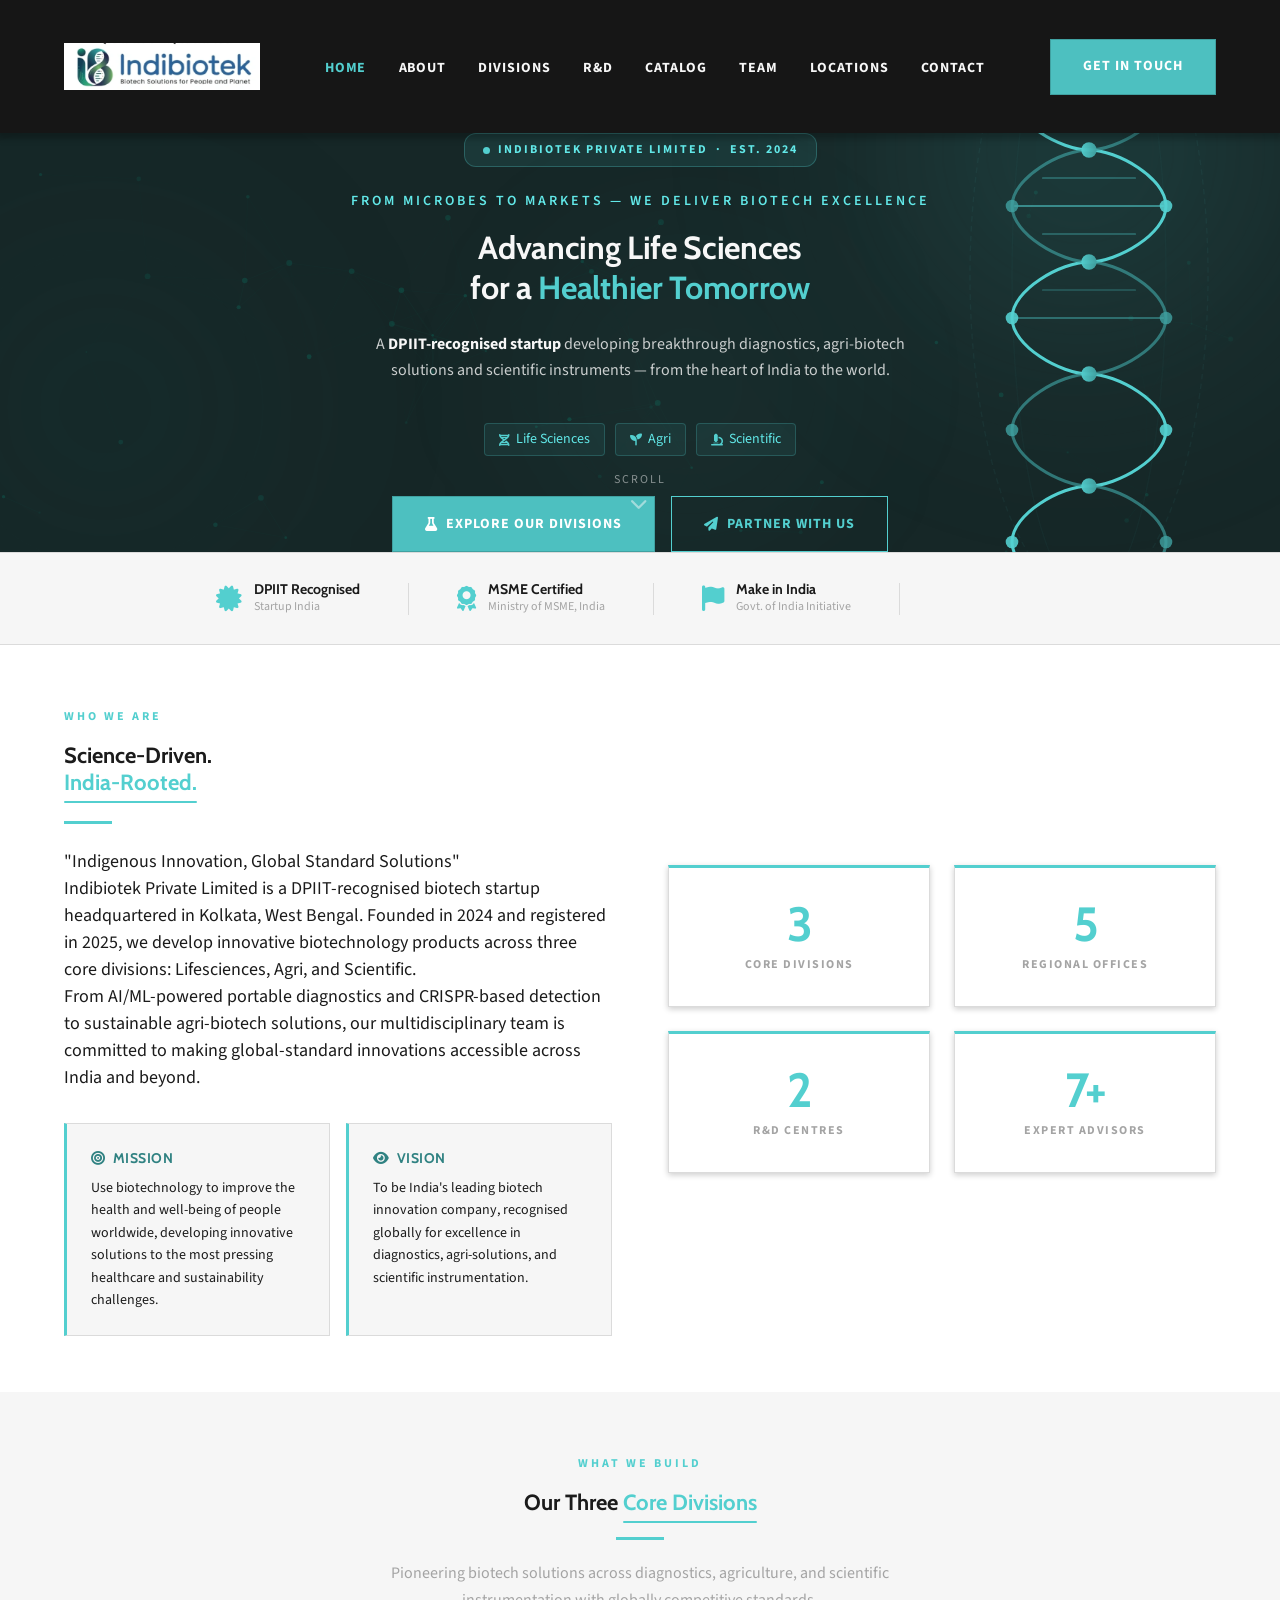
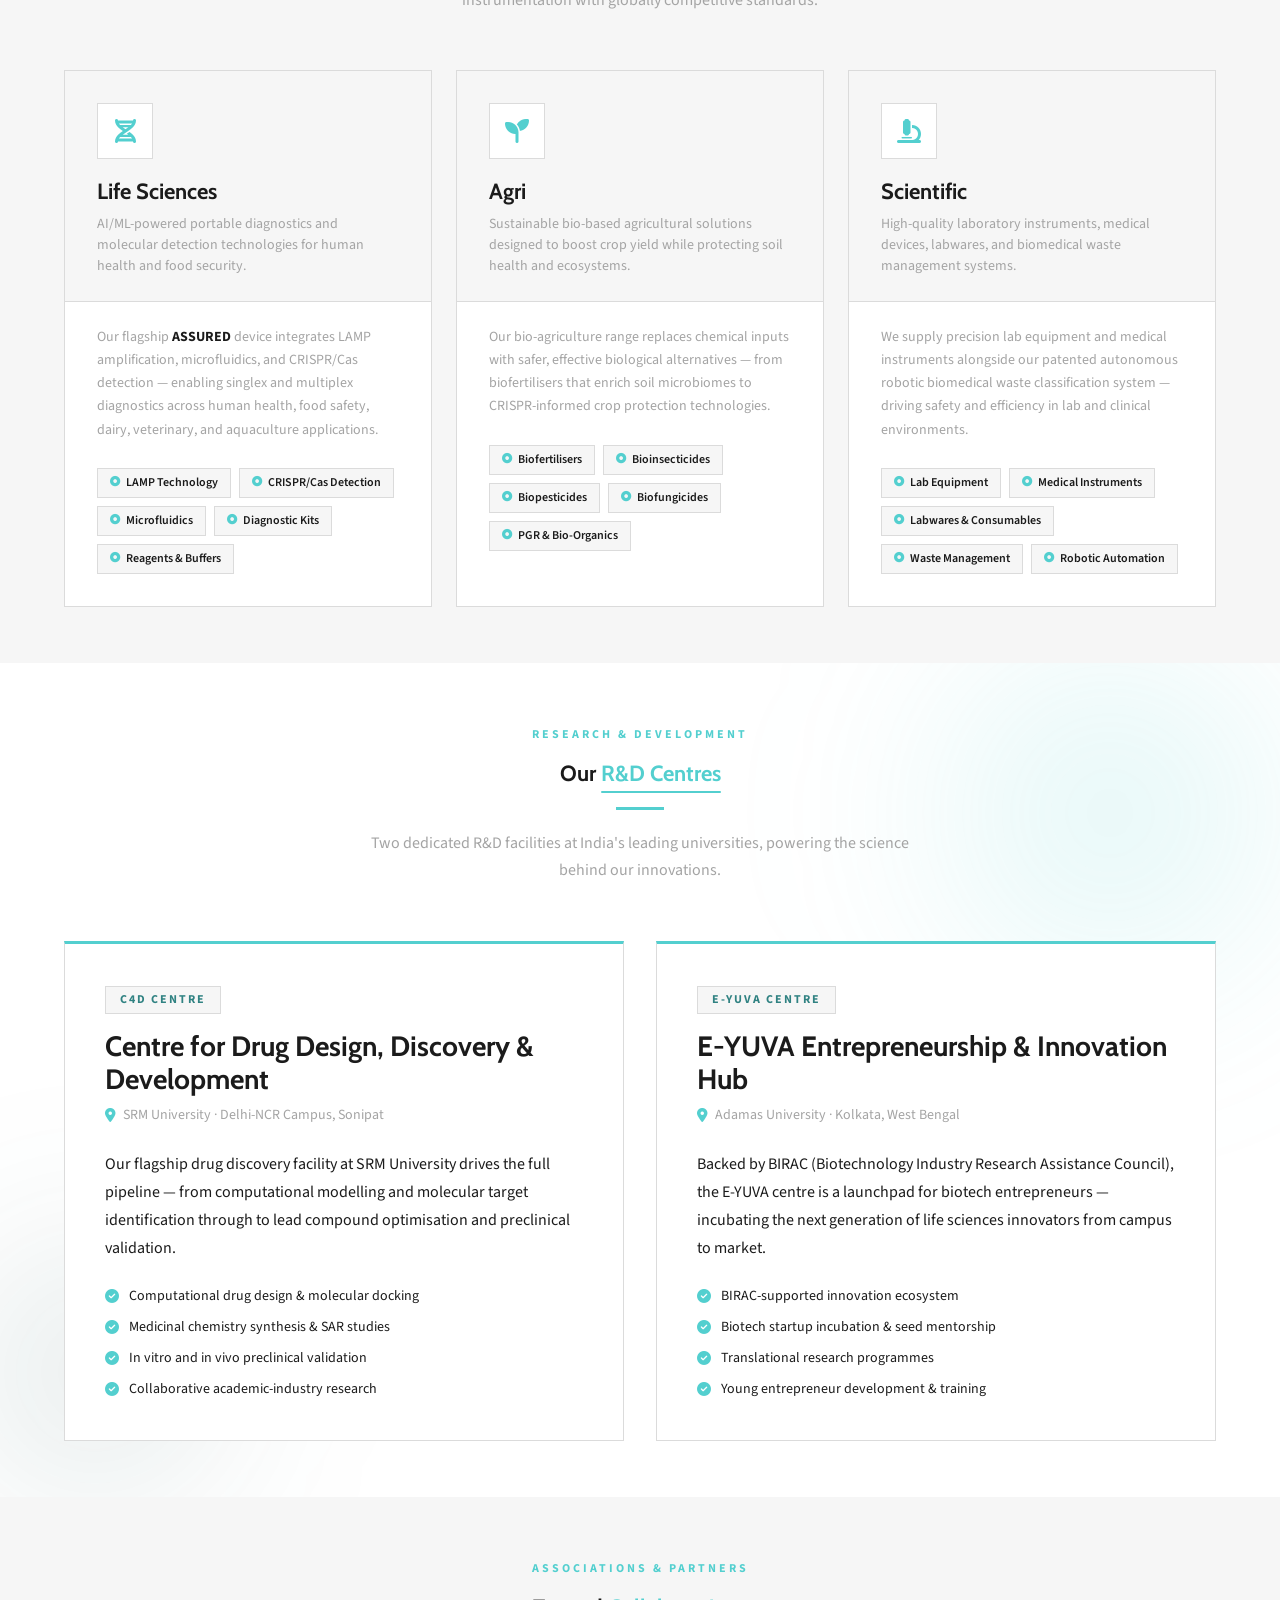
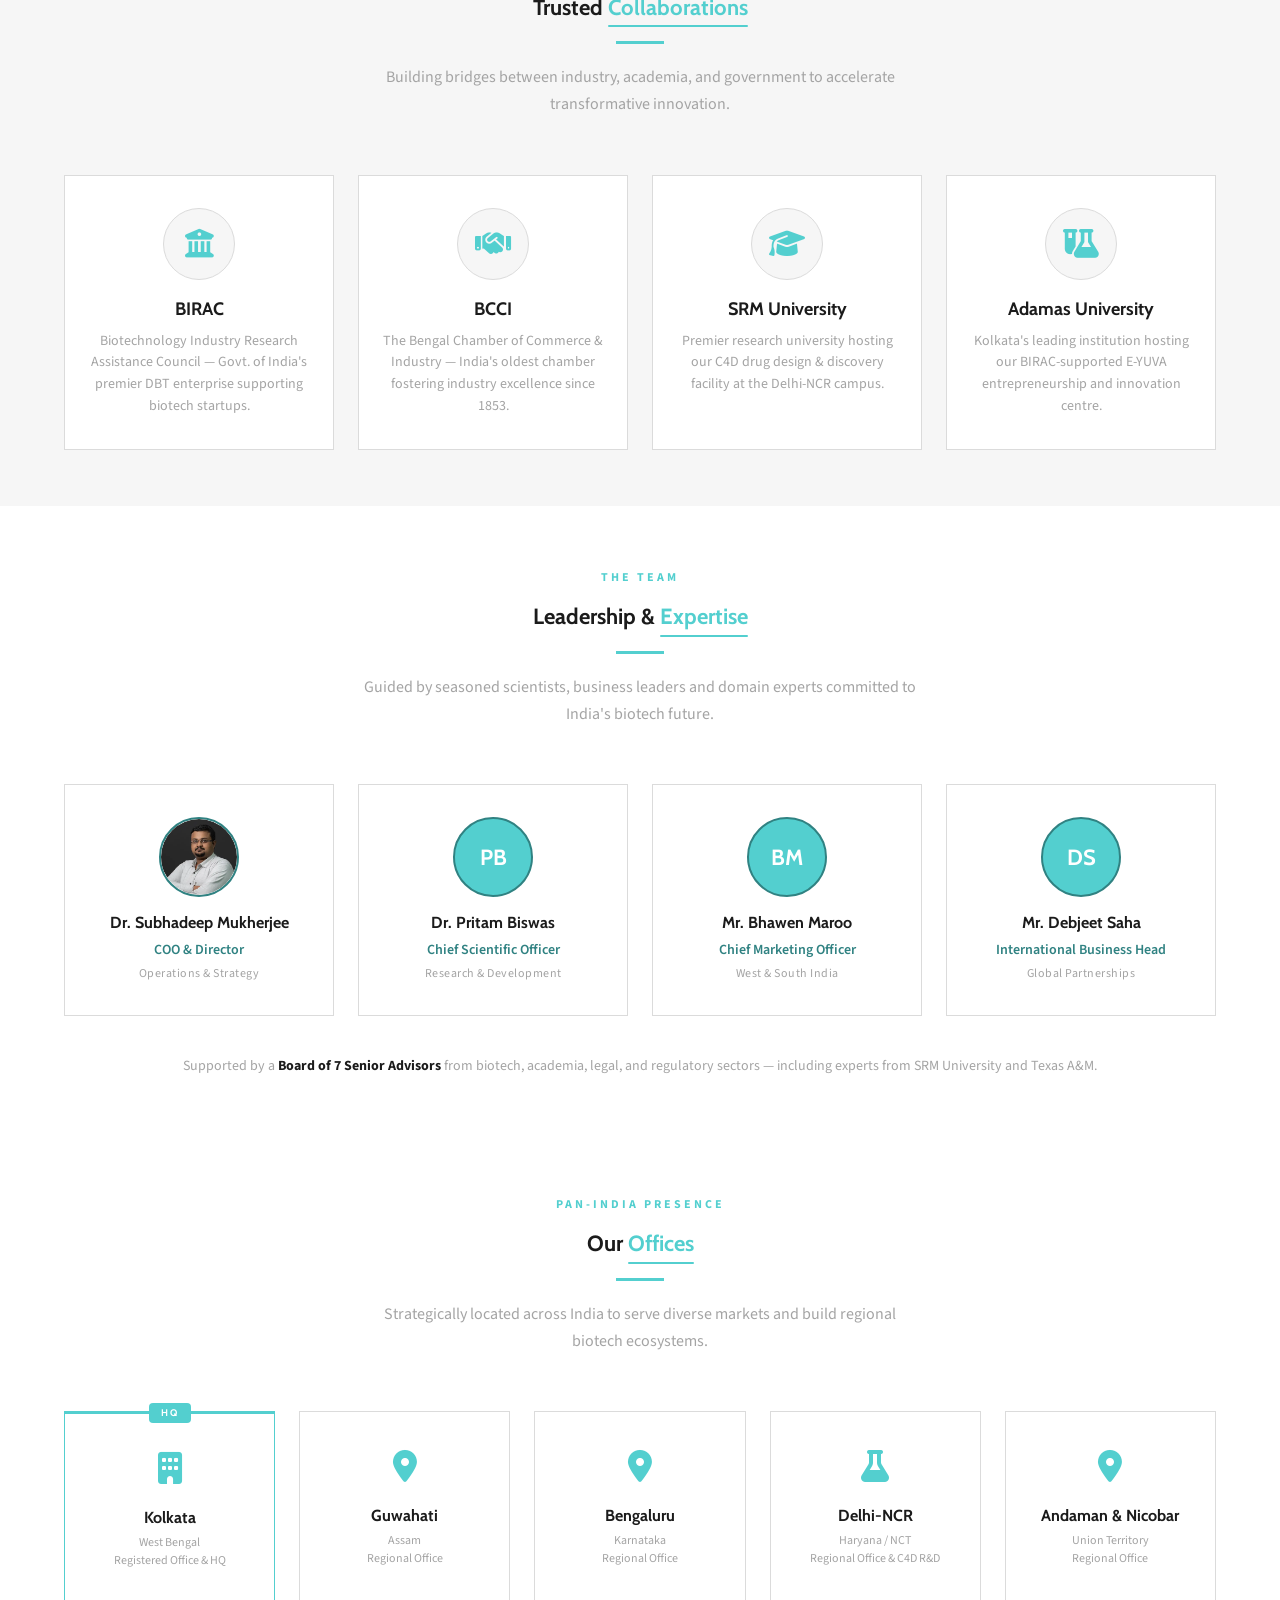
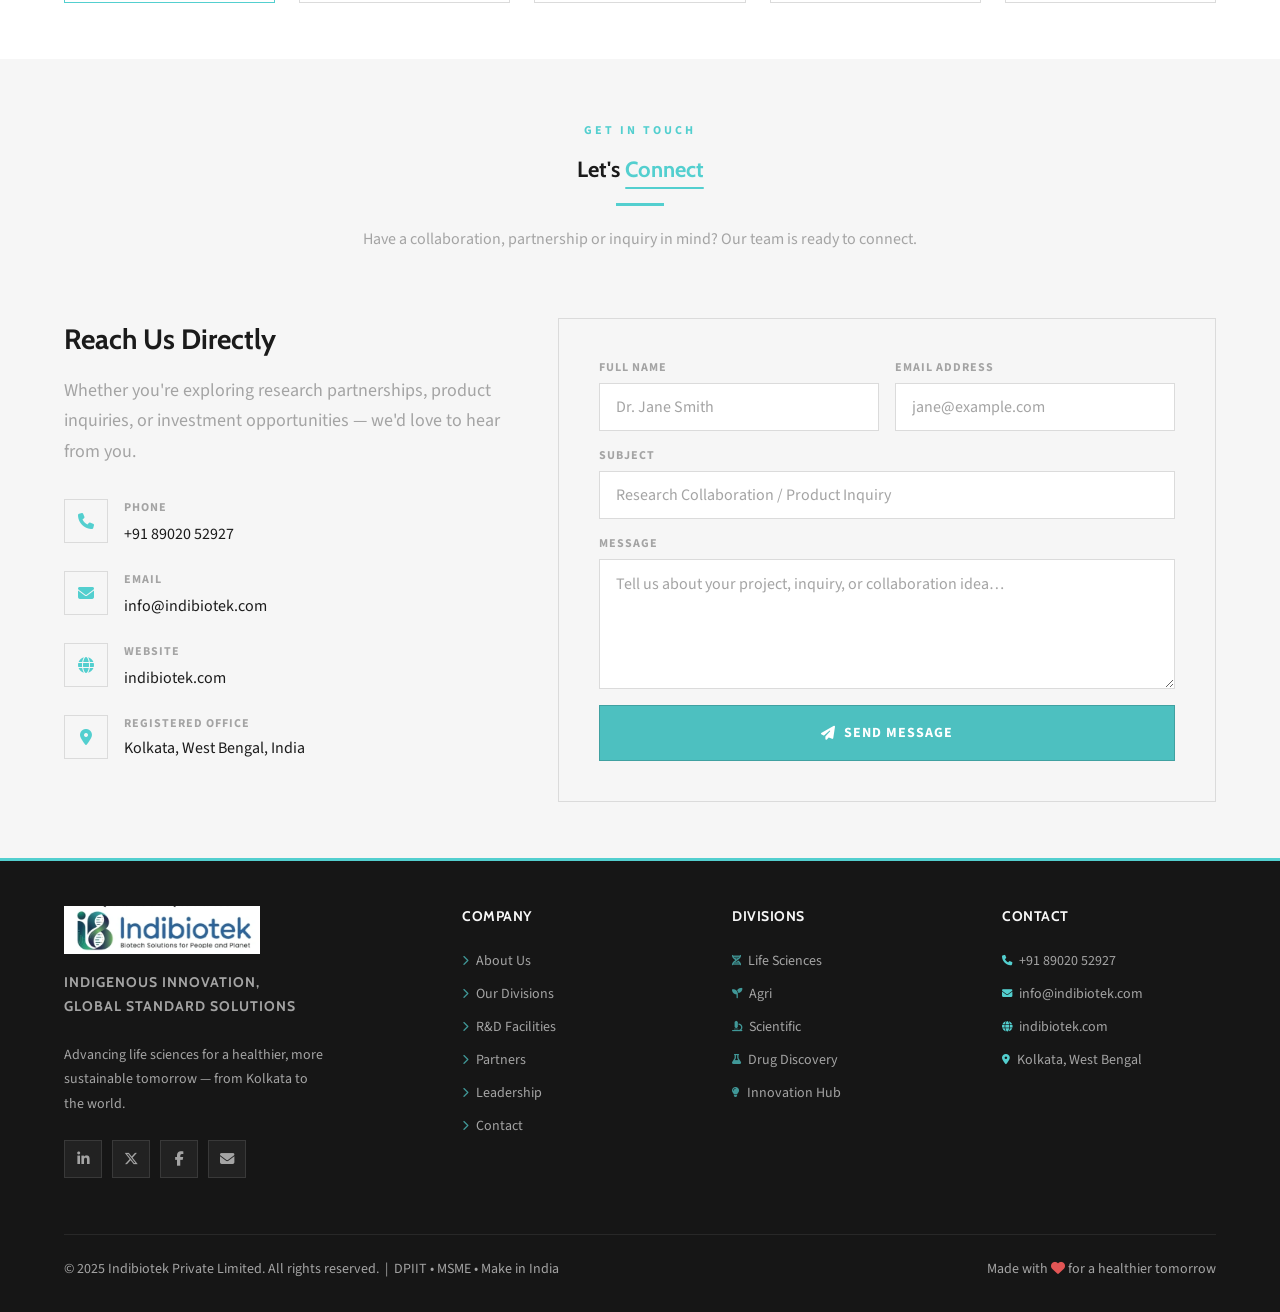
==== commit bef073cb: "Restore white background logo version" ====
--- a/index.html
+++ b/index.html
@@ -42,24 +42,7 @@
 
     <!-- Brand logo -->
     <a href="#home" class="nav-logo" aria-label="Indibiotek — Home">
-      <svg class="logo-icon" viewBox="0 0 40 40" fill="none" xmlns="http://www.w3.org/2000/svg" aria-hidden="true">
-        <!-- Outer dashed orbital ring -->
-        <circle cx="20" cy="20" r="18.5" stroke="#53CFCF" stroke-width="1.2" stroke-dasharray="3.5 2.5" opacity="0.7"/>
-        <!-- Vertical ellipse -->
-        <ellipse cx="20" cy="20" rx="5.5" ry="13" stroke="#53CFCF" stroke-width="1.5"/>
-        <!-- Horizontal orbital ellipse -->
-        <ellipse cx="20" cy="20" rx="13" ry="5.5" stroke="#40A1A1" stroke-width="1.5"/>
-        <!-- Axis nodes -->
-        <circle cx="20" cy="7"  r="2.2" fill="#53CFCF"/>
-        <circle cx="20" cy="33" r="2.2" fill="#53CFCF"/>
-        <circle cx="7"  cy="20" r="2.2" fill="#40A1A1"/>
-        <circle cx="33" cy="20" r="2.2" fill="#40A1A1"/>
-        <!-- Core nucleus -->
-        <circle cx="20" cy="20" r="3.8" fill="#53CFCF"/>
-        <!-- Inner ring -->
-        <circle cx="20" cy="20" r="5.5" stroke="#53CFCF" stroke-width="0.6" opacity="0.3"/>
-      </svg>
-      <span>Indi<span class="logo-bio">bio</span>tek</span>
+      <img src="images/logo.png" alt="Indibiotek Logo" class="logo-icon" style="height: 48px; width: auto; object-fit: contain;" />
     </a>
 
     <!-- Desktop links -->
@@ -783,17 +766,7 @@
       <!-- Brand -->
       <div class="footer-brand">
         <a href="#home" class="nav-logo" aria-label="Indibiotek — Home">
-          <svg class="logo-icon" viewBox="0 0 40 40" fill="none" xmlns="http://www.w3.org/2000/svg" aria-hidden="true">
-            <circle cx="20" cy="20" r="18.5" stroke="#53CFCF" stroke-width="1.2" stroke-dasharray="3.5 2.5" opacity="0.7"/>
-            <ellipse cx="20" cy="20" rx="5.5" ry="13" stroke="#53CFCF" stroke-width="1.5"/>
-            <ellipse cx="20" cy="20" rx="13" ry="5.5" stroke="#40A1A1" stroke-width="1.5"/>
-            <circle cx="20" cy="7"  r="2.2" fill="#53CFCF"/>
-            <circle cx="20" cy="33" r="2.2" fill="#53CFCF"/>
-            <circle cx="7"  cy="20" r="2.2" fill="#40A1A1"/>
-            <circle cx="33" cy="20" r="2.2" fill="#40A1A1"/>
-            <circle cx="20" cy="20" r="3.8" fill="#53CFCF"/>
-          </svg>
-          <span>Indi<span class="logo-bio">bio</span>tek</span>
+          <img src="images/logo.png" alt="Indibiotek Logo" class="logo-icon" style="height: 48px; width: auto; object-fit: contain;" />
         </a>
         <p class="footer-tagline">Indigenous Innovation,<br/>Global Standard Solutions</p>
         <p>Advancing life sciences for a healthier, more sustainable tomorrow — from Kolkata to the world.</p>
